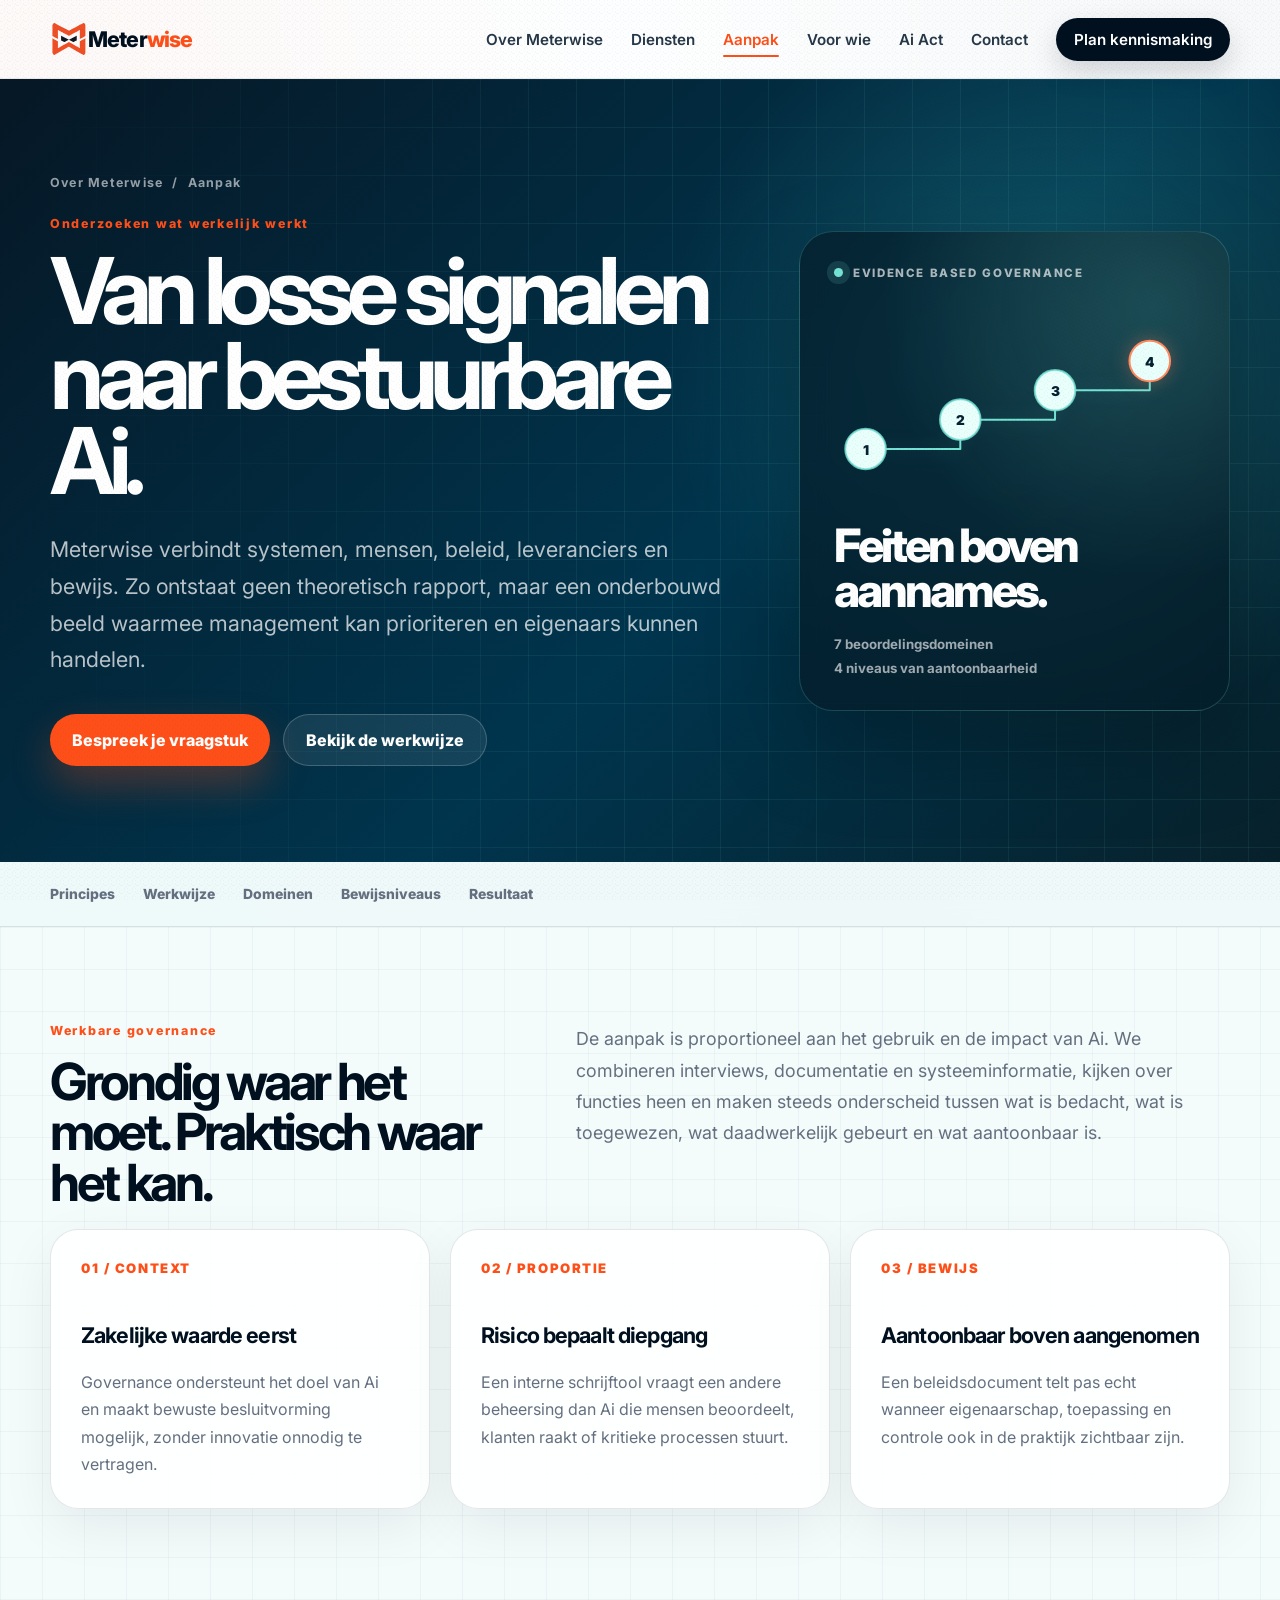
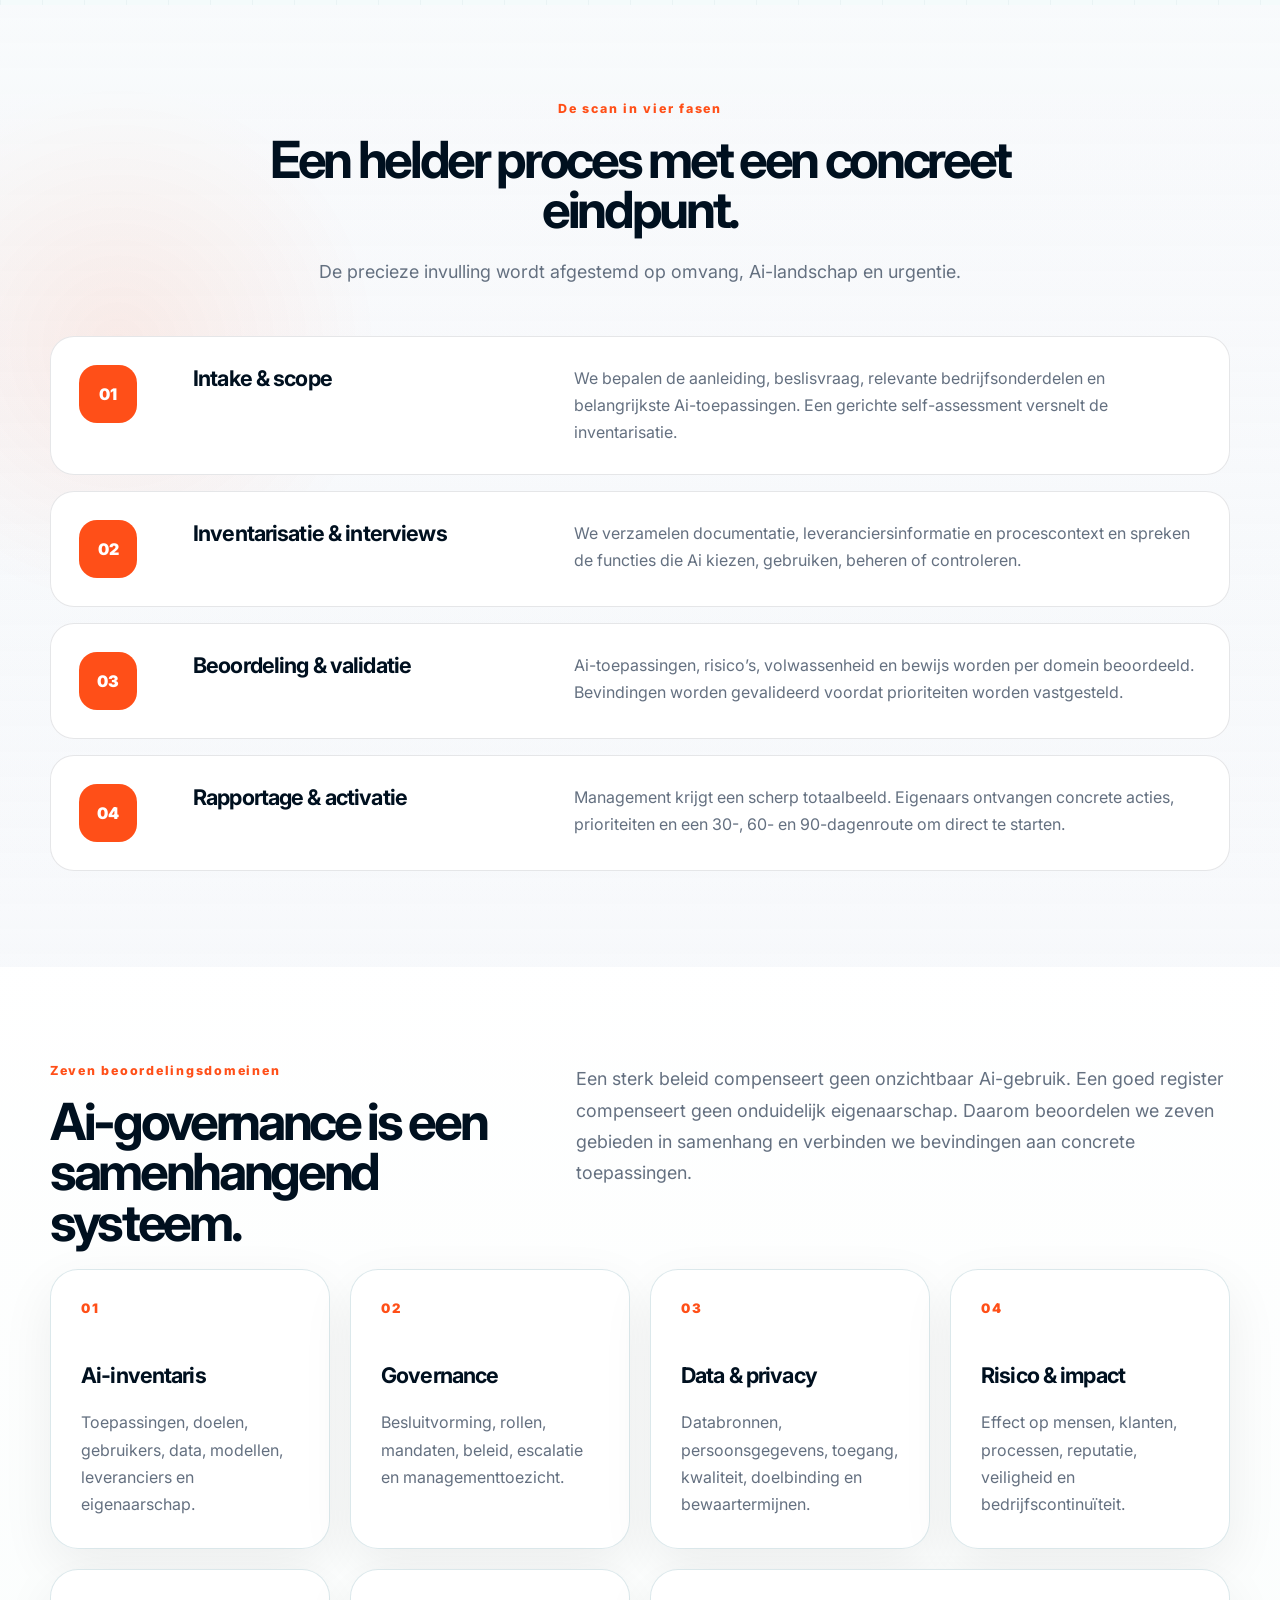
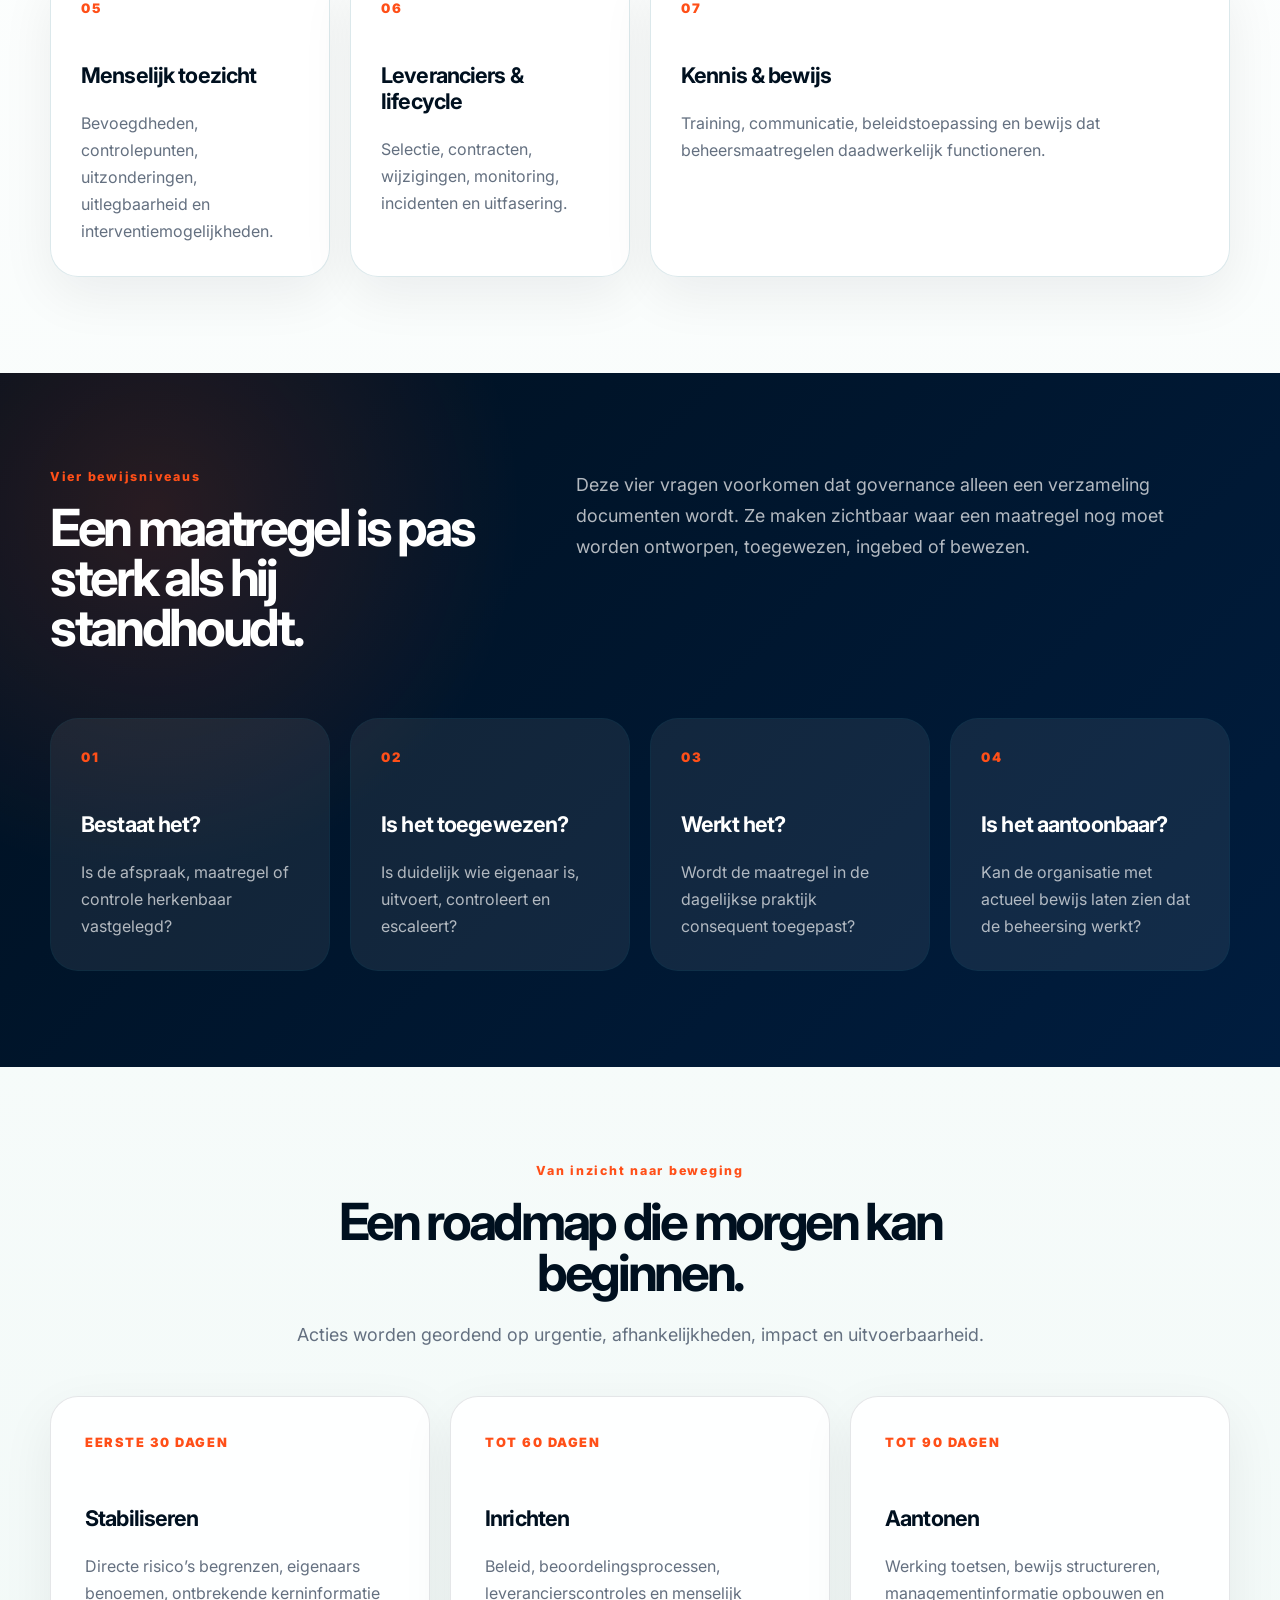
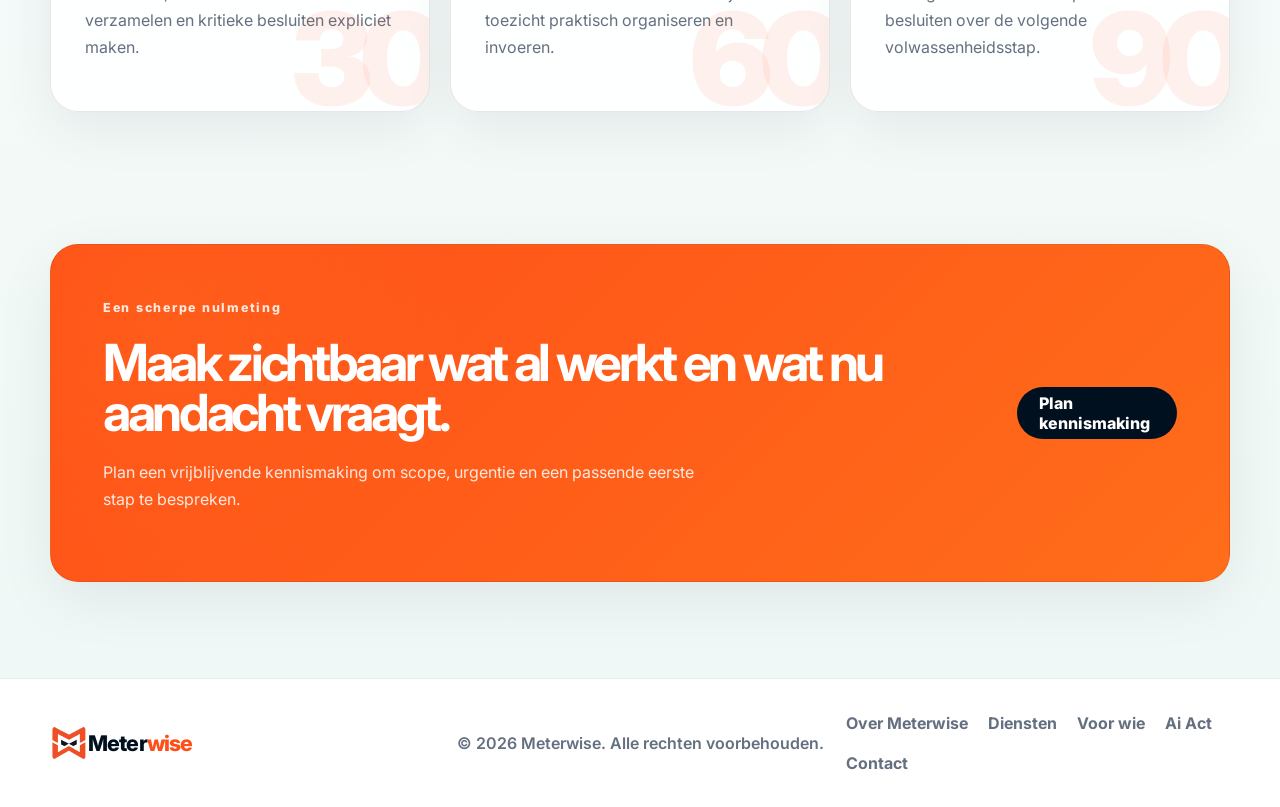
==== aanpak/index.html @ f40293b4 "Add contact flow and in-page intake" ====
<!doctype html>
<html lang="nl" class="no-js">
<head>
  <meta charset="utf-8">
  <meta name="viewport" content="width=device-width, initial-scale=1">
  <title>Aanpak | Meterwise</title>
  <meta name="description" content="Bekijk hoe Meterwise Ai-gebruik inventariseert, governance en risico’s onderzoekt en bevindingen vertaalt naar een concrete 90-dagenroadmap.">
  <meta name="theme-color" content="#00101F">
  <meta property="og:type" content="website">
  <meta property="og:locale" content="nl_NL">
  <meta property="og:site_name" content="Meterwise">
  <meta property="og:title" content="Aanpak | Meterwise">
  <meta property="og:description" content="Van inventarisatie en bewijsreview naar heldere prioriteiten, eigenaarschap en acties.">
  <meta property="og:url" content="https://meterwise.nl/aanpak/">
  <meta property="og:image" content="https://meterwise.nl/assets/og-image.jpg">
  <link rel="icon" href="../assets/favicon.svg" type="image/svg+xml">
  <link rel="preconnect" href="https://fonts.googleapis.com">
  <link rel="preconnect" href="https://fonts.gstatic.com" crossorigin>
  <link href="https://fonts.googleapis.com/css2?family=Inter:wght@400;500;600;700;800&amp;display=swap" rel="stylesheet">
  <link rel="stylesheet" href="../styles.css?v=20260806-contact">
  <link rel="stylesheet" href="../pages.css?v=20260806-contact">
  <script>document.documentElement.classList.replace("no-js", "js");</script>
</head>

<body class="detail-page page-aanpak">
  <a class="skip-link" href="#main-content">Ga naar hoofdinhoud</a>
  <div class="scroll-progress" aria-hidden="true"><span></span></div>
  <div class="site-grain" aria-hidden="true"></div>

  <header class="site-header" id="top">
    <nav class="nav container" aria-label="Hoofdnavigatie">
      <a class="brand" href="/" aria-label="Meterwise home">
        <img src="../assets/favicon.svg" alt="" class="brand-mark">
        <span>Meter<span>wise</span></span>
      </a>
      <button class="nav-toggle" type="button" aria-label="Menu openen" aria-expanded="false"><span></span><span></span></button>
      <div class="nav-links" data-nav-links>
        <a href="/">Over Meterwise</a>
        <a href="/diensten/">Diensten</a>
        <a href="/aanpak/" aria-current="page">Aanpak</a>
        <a href="/voor-wie/">Voor wie</a>
        <a href="/ai-act/">Ai Act</a>
        <a href="/contact/">Contact</a>
        <a class="nav-cta" href="/kennismaking/">Plan kennismaking</a>
      </div>
    </nav>
  </header>

  <main id="main-content">
    <section class="page-hero">
      <div class="container page-hero-grid">
        <div class="reveal">
          <div class="breadcrumb"><a href="/">Over Meterwise</a><span>/</span><span>Aanpak</span></div>
          <p class="eyebrow">Onderzoeken wat werkelijk werkt</p>
          <h1>Van losse signalen naar bestuurbare Ai.</h1>
          <p class="page-hero-lead">
            Meterwise verbindt systemen, mensen, beleid, leveranciers en bewijs. Zo ontstaat geen theoretisch
            rapport, maar een onderbouwd beeld waarmee management kan prioriteren en eigenaars kunnen handelen.
          </p>
          <div class="page-hero-actions">
            <a class="button primary" href="/kennismaking/">Bespreek je vraagstuk</a>
            <a class="button secondary" href="#werkwijze">Bekijk de werkwijze</a>
          </div>
        </div>
        <aside class="page-signal route-portal reveal" aria-label="Kern van de aanpak">
          <div class="page-art route-art" aria-hidden="true">
            <svg class="route-stair" viewBox="0 0 320 128" role="presentation" focusable="false">
              <path class="route-stair-track" d="M28 104 H112 V78 H196 V52 H280 V26"></path>
              <g class="route-stair-step"><circle cx="28" cy="104" r="18"></circle><text x="28" y="109">1</text></g>
              <g class="route-stair-step"><circle cx="112" cy="78" r="18"></circle><text x="112" y="83">2</text></g>
              <g class="route-stair-step"><circle cx="196" cy="52" r="18"></circle><text x="196" y="57">3</text></g>
              <g class="route-stair-step"><circle cx="280" cy="26" r="18"></circle><text x="280" y="31">4</text></g>
            </svg>
          </div>
          <span class="signal-label">Evidence based governance</span>
          <strong class="signal-value">Feiten boven aannames.</strong>
          <div class="signal-meta">
            <span>7 beoordelingsdomeinen</span>
            <span>4 niveaus van aantoonbaarheid</span>
          </div>
        </aside>
      </div>
    </section>

    <nav class="page-nav" aria-label="Op deze pagina">
      <div class="container page-nav-inner">
        <a href="#principes">Principes</a>
        <a href="#werkwijze">Werkwijze</a>
        <a href="#domeinen">Domeinen</a>
        <a href="#bewijs">Bewijsniveaus</a>
        <a href="#resultaat">Resultaat</a>
      </div>
    </nav>

    <section class="section" id="principes">
      <div class="container">
        <div class="page-intro">
          <div class="section-heading reveal">
            <p class="eyebrow">Werkbare governance</p>
            <h2>Grondig waar het moet. Praktisch waar het kan.</h2>
          </div>
          <p class="section-text reveal">
            De aanpak is proportioneel aan het gebruik en de impact van Ai. We combineren interviews,
            documentatie en systeeminformatie, kijken over functies heen en maken steeds onderscheid tussen
            wat is bedacht, wat is toegewezen, wat daadwerkelijk gebeurt en wat aantoonbaar is.
          </p>
        </div>

        <div class="feature-grid">
          <article class="feature-card reveal">
            <strong>01 / Context</strong>
            <h3>Zakelijke waarde eerst</h3>
            <p>Governance ondersteunt het doel van Ai en maakt bewuste besluitvorming mogelijk, zonder innovatie onnodig te vertragen.</p>
          </article>
          <article class="feature-card reveal">
            <strong>02 / Proportie</strong>
            <h3>Risico bepaalt diepgang</h3>
            <p>Een interne schrijftool vraagt een andere beheersing dan Ai die mensen beoordeelt, klanten raakt of kritieke processen stuurt.</p>
          </article>
          <article class="feature-card reveal">
            <strong>03 / Bewijs</strong>
            <h3>Aantoonbaar boven aangenomen</h3>
            <p>Een beleidsdocument telt pas echt wanneer eigenaarschap, toepassing en controle ook in de praktijk zichtbaar zijn.</p>
          </article>
        </div>
      </div>
    </section>

    <section class="section services" id="werkwijze">
      <div class="container">
        <div class="section-heading centered reveal">
          <p class="eyebrow">De scan in vier fasen</p>
          <h2>Een helder proces met een concreet eindpunt.</h2>
          <p class="section-text">De precieze invulling wordt afgestemd op omvang, Ai-landschap en urgentie.</p>
        </div>

        <div class="process-steps">
          <article class="step-detail reveal">
            <span>01</span>
            <h3>Intake & scope</h3>
            <p>We bepalen de aanleiding, beslisvraag, relevante bedrijfsonderdelen en belangrijkste Ai-toepassingen. Een gerichte self-assessment versnelt de inventarisatie.</p>
          </article>
          <article class="step-detail reveal">
            <span>02</span>
            <h3>Inventarisatie & interviews</h3>
            <p>We verzamelen documentatie, leveranciersinformatie en procescontext en spreken de functies die Ai kiezen, gebruiken, beheren of controleren.</p>
          </article>
          <article class="step-detail reveal">
            <span>03</span>
            <h3>Beoordeling & validatie</h3>
            <p>Ai-toepassingen, risico’s, volwassenheid en bewijs worden per domein beoordeeld. Bevindingen worden gevalideerd voordat prioriteiten worden vastgesteld.</p>
          </article>
          <article class="step-detail reveal">
            <span>04</span>
            <h3>Rapportage & activatie</h3>
            <p>Management krijgt een scherp totaalbeeld. Eigenaars ontvangen concrete acties, prioriteiten en een 30-, 60- en 90-dagenroute om direct te starten.</p>
          </article>
        </div>
      </div>
    </section>

    <section class="section" id="domeinen">
      <div class="container">
        <div class="page-intro">
          <div class="section-heading reveal">
            <p class="eyebrow">Zeven beoordelingsdomeinen</p>
            <h2>Ai-governance is een samenhangend systeem.</h2>
          </div>
          <p class="section-text reveal">
            Een sterk beleid compenseert geen onzichtbaar Ai-gebruik. Een goed register compenseert geen onduidelijk
            eigenaarschap. Daarom beoordelen we zeven gebieden in samenhang en verbinden we bevindingen aan concrete toepassingen.
          </p>
        </div>

        <div class="domain-grid">
          <article class="domain-card reveal"><span>01</span><h3>Ai-inventaris</h3><p>Toepassingen, doelen, gebruikers, data, modellen, leveranciers en eigenaarschap.</p></article>
          <article class="domain-card reveal"><span>02</span><h3>Governance</h3><p>Besluitvorming, rollen, mandaten, beleid, escalatie en managementtoezicht.</p></article>
          <article class="domain-card reveal"><span>03</span><h3>Data & privacy</h3><p>Databronnen, persoonsgegevens, toegang, kwaliteit, doelbinding en bewaartermijnen.</p></article>
          <article class="domain-card reveal"><span>04</span><h3>Risico & impact</h3><p>Effect op mensen, klanten, processen, reputatie, veiligheid en bedrijfscontinuïteit.</p></article>
          <article class="domain-card reveal"><span>05</span><h3>Menselijk toezicht</h3><p>Bevoegdheden, controlepunten, uitzonderingen, uitlegbaarheid en interventiemogelijkheden.</p></article>
          <article class="domain-card reveal"><span>06</span><h3>Leveranciers & lifecycle</h3><p>Selectie, contracten, wijzigingen, monitoring, incidenten en uitfasering.</p></article>
          <article class="domain-card reveal"><span>07</span><h3>Kennis & bewijs</h3><p>Training, communicatie, beleidstoepassing en bewijs dat beheersmaatregelen daadwerkelijk functioneren.</p></article>
        </div>
      </div>
    </section>

    <section class="section dark-section" id="bewijs">
      <div class="container">
        <div class="page-intro">
          <div class="section-heading reveal">
            <p class="eyebrow">Vier bewijsniveaus</p>
            <h2>Een maatregel is pas sterk als hij standhoudt.</h2>
          </div>
          <p class="section-text reveal">
            Deze vier vragen voorkomen dat governance alleen een verzameling documenten wordt. Ze maken zichtbaar
            waar een maatregel nog moet worden ontworpen, toegewezen, ingebed of bewezen.
          </p>
        </div>

        <div class="evidence-grid">
          <article class="evidence-card reveal"><span>01</span><h3>Bestaat het?</h3><p>Is de afspraak, maatregel of controle herkenbaar vastgelegd?</p></article>
          <article class="evidence-card reveal"><span>02</span><h3>Is het toegewezen?</h3><p>Is duidelijk wie eigenaar is, uitvoert, controleert en escaleert?</p></article>
          <article class="evidence-card reveal"><span>03</span><h3>Werkt het?</h3><p>Wordt de maatregel in de dagelijkse praktijk consequent toegepast?</p></article>
          <article class="evidence-card reveal"><span>04</span><h3>Is het aantoonbaar?</h3><p>Kan de organisatie met actueel bewijs laten zien dat de beheersing werkt?</p></article>
        </div>
      </div>
    </section>

    <section class="section" id="resultaat">
      <div class="container">
        <div class="section-heading centered reveal">
          <p class="eyebrow">Van inzicht naar beweging</p>
          <h2>Een roadmap die morgen kan beginnen.</h2>
          <p class="section-text">Acties worden geordend op urgentie, afhankelijkheden, impact en uitvoerbaarheid.</p>
        </div>

        <div class="roadmap">
          <article class="roadmap-card reveal" data-days="30">
            <span>Eerste 30 dagen</span>
            <h3>Stabiliseren</h3>
            <p>Directe risico’s begrenzen, eigenaars benoemen, ontbrekende kerninformatie verzamelen en kritieke besluiten expliciet maken.</p>
          </article>
          <article class="roadmap-card reveal" data-days="60">
            <span>Tot 60 dagen</span>
            <h3>Inrichten</h3>
            <p>Beleid, beoordelingsprocessen, leverancierscontroles en menselijk toezicht praktisch organiseren en invoeren.</p>
          </article>
          <article class="roadmap-card reveal" data-days="90">
            <span>Tot 90 dagen</span>
            <h3>Aantonen</h3>
            <p>Werking toetsen, bewijs structureren, managementinformatie opbouwen en besluiten over de volgende volwassenheidsstap.</p>
          </article>
        </div>
      </div>
    </section>

    <section class="section page-cta">
      <div class="container">
        <div class="cta-card reveal">
          <div>
            <p class="eyebrow">Een scherpe nulmeting</p>
            <h2>Maak zichtbaar wat al werkt en wat nu aandacht vraagt.</h2>
            <p>Plan een vrijblijvende kennismaking om scope, urgentie en een passende eerste stap te bespreken.</p>
          </div>
          <a class="button primary dark" href="/kennismaking/">Plan kennismaking</a>
        </div>
      </div>
    </section>
  </main>

  <button class="back-to-top" type="button" aria-label="Terug naar boven" data-back-to-top><span aria-hidden="true">↑</span></button>

  <footer class="site-footer">
    <div class="container footer-grid">
      <a class="brand footer-brand" href="/"><img src="../assets/favicon.svg" alt="" class="brand-mark"><span>Meter<span>wise</span></span></a>
      <p>© <span id="year"></span> Meterwise. Alle rechten voorbehouden.</p>
      <div class="footer-links">
        <a href="/">Over Meterwise</a>
        <a href="/diensten/">Diensten</a>
        <a href="/voor-wie/">Voor wie</a>
        <a href="/ai-act/">Ai Act</a>
        <a href="/contact/">Contact</a>
      </div>
    </div>
  </footer>

  <script src="../script.js?v=20260806-contact"></script>
</body>
</html>
---- styles.css ----
:root {
  --orange: #FF4F18;
  --orange-2: #FF7A22;
  --black: #00101F;
  --blue: #001D3F;
  --timid-blue: #D8E0ED;
  --gray: #F4F5F9;
  --white: #FFFFFF;
  --text: #092033;
  --muted: #647080;
  --border: rgba(0, 16, 31, 0.1);
  --shadow: 0 24px 80px rgba(0, 16, 31, 0.12);
  --radius: 28px;
  --container: 1180px;
}

* {
  box-sizing: border-box;
}

html {
  scroll-behavior: smooth;
}

body {
  margin: 0;
  font-family: "Inter", system-ui, -apple-system, BlinkMacSystemFont, "Segoe UI", sans-serif;
  color: var(--text);
  background:
    radial-gradient(circle at top left, rgba(255, 79, 24, 0.12), transparent 34rem),
    linear-gradient(180deg, #ffffff 0%, #f8fafc 52%, #ffffff 100%);
}

img {
  max-width: 100%;
  display: block;
}

a {
  color: inherit;
  text-decoration: none;
}

.container {
  width: min(var(--container), calc(100% - 40px));
  margin-inline: auto;
}

.section {
  padding: 96px 0;
}

.site-header {
  position: sticky;
  top: 0;
  z-index: 100;
  background: rgba(255, 255, 255, 0.82);
  backdrop-filter: blur(18px);
  border-bottom: 1px solid rgba(0, 16, 31, 0.08);
}

.nav {
  min-height: 78px;
  display: flex;
  align-items: center;
  justify-content: space-between;
}

.brand {
  display: inline-flex;
  align-items: center;
  gap: 0px;
  font-weight: 800;
  letter-spacing: -0.04em;
  font-size: 1.35rem;
  color: var(--black);
}

.brand span span {
  color: var(--orange);
}

.brand-mark {
  width: 38px;
  height: 38px;
  border-radius: 12px;
}

.nav-links {
  display: flex;
  align-items: center;
  gap: 28px;
  color: #263747;
  font-weight: 600;
  font-size: 0.95rem;
}

.nav-links a {
  transition: color 0.2s ease;
}

.nav-links a:hover {
  color: var(--orange);
}

.nav-cta {
  background: var(--black);
  color: var(--white);
  padding: 12px 18px;
  border-radius: 999px;
  box-shadow: 0 12px 28px rgba(0, 16, 31, 0.16);
}

.nav-cta:hover {
  color: var(--white) !important;
  background: var(--orange);
}

.nav-toggle {
  display: none;
  width: 44px;
  height: 44px;
  border: 0;
  background: var(--gray);
  border-radius: 14px;
  position: relative;
}

.nav-toggle span {
  display: block;
  width: 20px;
  height: 2px;
  background: var(--black);
  margin: 5px auto;
}

.hero {
  position: relative;
  min-height: calc(100vh - 78px);
  display: flex;
  align-items: center;
  overflow: hidden;
}

.hero-bg {
  position: absolute;
  inset: 0;
  background:
    linear-gradient(135deg, rgba(255, 79, 24, 0.08), transparent 42%),
    radial-gradient(circle at 78% 24%, rgba(0, 29, 63, 0.12), transparent 26rem);
  pointer-events: none;
}

.hero-grid {
  position: relative;
  display: grid;
  grid-template-columns: 1.02fr 0.98fr;
  gap: 64px;
  align-items: center;
}

.eyebrow {
  margin: 0 0 18px;
  color: var(--orange);
  text-transform: uppercase;
  letter-spacing: 0.14em;
  font-size: 0.78rem;
  font-weight: 800;
}

h1,
h2,
h3,
p {
  margin-top: 0;
}

h1 {
  max-width: 780px;
  color: var(--black);
  font-size: clamp(3.1rem, 7vw, 6.7rem);
  line-height: 0.92;
  letter-spacing: -0.08em;
  margin-bottom: 28px;
}

h2 {
  color: var(--black);
  font-size: clamp(2.2rem, 4vw, 4.3rem);
  line-height: 0.98;
  letter-spacing: -0.065em;
  margin-bottom: 22px;
}

h3 {
  color: var(--black);
  font-size: 1.35rem;
  letter-spacing: -0.04em;
}

.hero-text,
.section-text {
  color: var(--muted);
  font-size: 1.12rem;
  line-height: 1.75;
}

.hero-text {
  max-width: 660px;
}

.hero-actions {
  display: flex;
  align-items: center;
  gap: 14px;
  flex-wrap: wrap;
  margin: 36px 0 34px;
}

.button {
  display: inline-flex;
  align-items: center;
  justify-content: center;
  min-height: 52px;
  padding: 0 22px;
  border-radius: 999px;
  font-weight: 800;
  transition: transform 0.2s ease, box-shadow 0.2s ease, background 0.2s ease;
}

.button:hover {
  transform: translateY(-2px);
}

.button.primary {
  background: var(--orange);
  color: var(--white);
  box-shadow: 0 18px 40px rgba(255, 79, 24, 0.3);
}

.button.primary:hover {
  background: var(--orange-2);
}

.button.secondary {
  background: var(--white);
  color: var(--black);
  border: 1px solid var(--border);
}

.button.dark {
  background: var(--black);
  box-shadow: none;
}

.trust-row {
  display: flex;
  flex-wrap: wrap;
  gap: 10px;
}

.trust-row span {
  border: 1px solid rgba(0, 16, 31, 0.1);
  background: rgba(255, 255, 255, 0.8);
  color: #39495a;
  padding: 10px 14px;
  border-radius: 999px;
  font-size: 0.92rem;
  font-weight: 700;
}

.hero-card {
  background: rgba(255, 255, 255, 0.86);
  border: 1px solid rgba(0, 16, 31, 0.08);
  border-radius: 34px;
  padding: 22px;
  box-shadow: var(--shadow);
  position: relative;
  overflow: hidden;
}

.hero-card::before {
  content: "";
  position: absolute;
  inset: auto -20% -35% 38%;
  height: 260px;
  background: radial-gradient(circle, rgba(255, 79, 24, 0.22), transparent 70%);
}

.card-top {
  display: flex;
  align-items: center;
  gap: 10px;
  color: var(--muted);
  font-weight: 700;
  margin-bottom: 18px;
}

.pulse-date {
  margin-left: auto;
  color: var(--orange);
  font-size: 0.72rem;
  font-weight: 800;
  letter-spacing: 0.08em;
  text-transform: uppercase;
}

.pulse-focus {
  position: relative;
  z-index: 1;
  display: flex;
  align-items: baseline;
  justify-content: space-between;
  gap: 18px;
  margin: -2px 2px 16px;
  padding: 12px 15px;
  border: 1px solid rgba(0, 16, 31, 0.08);
  border-radius: 16px;
  background: rgba(244, 245, 249, 0.82);
}

.pulse-focus span {
  color: var(--muted);
  font-size: 0.72rem;
  font-weight: 800;
  letter-spacing: 0.08em;
  text-transform: uppercase;
}

.pulse-focus strong {
  color: var(--black);
  font-size: 0.88rem;
  text-align: right;
  transition: opacity 0.18s ease, transform 0.18s ease;
}

.pulse-focus.is-switching strong {
  opacity: 0;
  transform: translateY(4px);
}

.status-dot {
  width: 10px;
  height: 10px;
  background: var(--orange);
  border-radius: 999px;
  box-shadow: 0 0 0 6px rgba(255, 79, 24, 0.13);
}

.hero-logo {
  width: 100%;
  height: auto;
  object-fit: contain;
  border-radius: 24px;
  border: 1px solid rgba(0, 16, 31, 0.08);
  background: var(--white);
}

.metric-grid {
  display: grid;
  grid-template-columns: repeat(3, 1fr);
  gap: 14px;
  margin-top: 16px;
  position: relative;
}

.metric-grid div {
  background: var(--gray);
  border: 1px solid rgba(0, 16, 31, 0.07);
  border-radius: 20px;
  padding: 18px;
}

.metric-grid strong {
  display: block;
  color: var(--orange);
  font-size: 1.55rem;
  letter-spacing: -0.06em;
}

.metric-grid span {
  color: var(--muted);
  font-weight: 700;
  font-size: 0.85rem;
}

.intro {
  padding-top: 40px;
}

.intro-grid,
.process-grid,
.brand-grid {
  display: grid;
  grid-template-columns: 0.95fr 1.05fr;
  gap: 64px;
  align-items: start;
}

.centered {
  text-align: center;
  max-width: 760px;
  margin: 0 auto 46px;
}

.section-actions {
  display: flex;
  justify-content: center;
  margin-top: 38px;
}

.text-link {
  display: inline-flex;
  align-items: center;
  gap: 9px;
  margin-top: 10px;
  color: var(--orange);
  font-weight: 800;
}

.text-link span {
  transition: transform 0.2s ease;
}

.text-link:hover span {
  transform: translateX(4px);
}

.light-link {
  color: var(--white);
}

.cards,
.case-grid {
  display: grid;
  grid-template-columns: repeat(3, 1fr);
  gap: 22px;
}

.service-card,
.case-card,
.brand-panel,
.cta-card {
  background: var(--white);
  border: 1px solid rgba(0, 16, 31, 0.08);
  border-radius: var(--radius);
  box-shadow: 0 18px 60px rgba(0, 16, 31, 0.07);
}

.service-card {
  padding: 34px;
  min-height: 330px;
  display: flex;
  flex-direction: column;
}

.service-card.highlight {
  background: var(--black);
  color: var(--white);
  transform: translateY(-16px);
}

.service-card.highlight h3,
.service-card.highlight .card-number {
  color: var(--white);
}

.service-card.highlight p {
  color: rgba(255, 255, 255, 0.76);
}

.card-number {
  color: var(--orange);
  font-weight: 900;
  font-size: 0.95rem;
  margin-bottom: 58px;
}

.service-card p,
.case-card p,
.brand-panel p,
.cta-card p,
.timeline-item p {
  color: var(--muted);
  line-height: 1.7;
}

.service-card a {
  margin-top: auto;
  color: var(--orange);
  font-weight: 800;
}

.process {
  background:
    linear-gradient(135deg, var(--black), var(--blue));
  color: var(--white);
}

.process h2,
.process h3 {
  color: var(--white);
}

.process .section-text {
  color: rgba(255, 255, 255, 0.72);
}

.timeline {
  display: grid;
  gap: 16px;
}

.timeline-item {
  display: grid;
  grid-template-columns: 70px 1fr;
  gap: 20px;
  padding: 24px;
  border-radius: 24px;
  background: rgba(255, 255, 255, 0.07);
  border: 1px solid rgba(255, 255, 255, 0.1);
}

.timeline-item span {
  width: 52px;
  height: 52px;
  display: grid;
  place-items: center;
  background: var(--orange);
  border-radius: 16px;
  font-weight: 900;
}

.timeline-item p {
  color: rgba(255, 255, 255, 0.72);
  margin-bottom: 0;
}

.brand-panel {
  padding: 42px;
}

.palette {
  display: grid;
  grid-template-columns: repeat(2, 1fr);
  gap: 14px;
}

.palette div {
  min-height: 132px;
  border-radius: 24px;
  padding: 18px;
  display: flex;
  flex-direction: column;
  justify-content: end;
  background: var(--swatch);
  color: var(--white);
  box-shadow: 0 14px 36px rgba(0, 16, 31, 0.08);
}

.palette div:nth-child(5),
.palette div:nth-child(6) {
  color: var(--black);
}

.palette span {
  font-weight: 900;
  letter-spacing: -0.03em;
}

.palette small {
  margin-top: 5px;
  opacity: 0.82;
  font-weight: 700;
}

.deliverables-grid div {
  justify-content: flex-start;
  min-height: 156px;
  background:
    linear-gradient(145deg, rgba(255, 255, 255, 0.98), rgba(244, 245, 249, 0.92));
  color: var(--black);
  border: 1px solid rgba(0, 16, 31, 0.08);
}

.deliverables-grid div:nth-child(2),
.deliverables-grid div:nth-child(4) {
  background:
    linear-gradient(145deg, rgba(0, 29, 63, 0.98), rgba(0, 16, 31, 0.98));
  color: var(--white);
}

.deliverables-grid div:nth-child(3) {
  background:
    linear-gradient(145deg, var(--orange), var(--orange-2));
  color: var(--white);
}

.deliverables-grid div:nth-child(6) {
  background:
    linear-gradient(145deg, rgba(255, 79, 24, 0.12), rgba(255, 255, 255, 0.96));
  color: var(--black);
}

.deliverables-grid span {
  margin-bottom: 10px;
}

.deliverables-grid small {
  margin-top: 0;
  font-weight: 600;
  line-height: 1.5;
}

.case-card {
  padding: 30px;
  min-height: 240px;
}

.case-tag {
  display: inline-flex;
  background: rgba(255, 79, 24, 0.11);
  color: var(--orange);
  border-radius: 999px;
  padding: 8px 12px;
  font-weight: 800;
  font-size: 0.8rem;
  margin-bottom: 34px;
}

.cta-section {
  padding-top: 40px;
}

.cta-card {
  background:
    radial-gradient(circle at 10% 20%, rgba(255, 122, 34, 0.25), transparent 18rem),
    linear-gradient(135deg, var(--orange), #ff6d1a);
  padding: 52px;
  color: var(--white);
  display: flex;
  align-items: center;
  justify-content: space-between;
  gap: 28px;
  overflow: hidden;
}

.cta-card h2,
.cta-card p,
.cta-card .eyebrow {
  color: var(--white);
}

.cta-card p {
  max-width: 620px;
  opacity: 0.86;
}

.site-footer {
  padding: 34px 0;
  border-top: 1px solid rgba(0, 16, 31, 0.08);
  background: var(--white);
}

.footer-grid {
  display: grid;
  grid-template-columns: 1fr auto 1fr;
  gap: 22px;
  align-items: center;
}

.footer-grid p {
  color: var(--muted);
  margin: 0;
  text-align: center;
  font-weight: 600;
}

.footer-links {
  justify-self: end;
  display: flex;
  flex-wrap: wrap;
  gap: 20px;
  color: var(--muted);
  font-weight: 700;
}

.js .reveal {
  opacity: 0;
  transform: translateY(22px);
  transition: opacity 0.65s ease, transform 0.65s ease;
}

.js .reveal.is-visible {
  opacity: 1;
  transform: translateY(0);
}

@media (max-width: 940px) {
  .nav-toggle {
    display: inline-block;
  }

  .nav-links {
    position: absolute;
    top: 78px;
    left: 20px;
    right: 20px;
    display: none;
    flex-direction: column;
    align-items: stretch;
    background: var(--white);
    border: 1px solid var(--border);
    border-radius: 22px;
    padding: 20px;
    box-shadow: var(--shadow);
  }

  .nav-links.is-open {
    display: flex;
  }

  .nav-cta {
    text-align: center;
  }

  .hero-grid,
  .intro-grid,
  .process-grid,
  .brand-grid {
    grid-template-columns: 1fr;
    gap: 36px;
  }

  .hero {
    min-height: auto;
  }

  .cards,
  .case-grid {
    grid-template-columns: 1fr;
  }

  .service-card.highlight {
    transform: none;
  }

  .footer-grid {
    grid-template-columns: 1fr;
    justify-items: start;
  }

  .footer-grid p {
    text-align: left;
  }

  .footer-links {
    justify-self: start;
  }
}

@media (max-width: 640px) {
  .container {
    width: min(100% - 28px, var(--container));
  }

  .section {
    padding: 70px 0;
  }

  .hero-actions,
  .cta-card {
    align-items: stretch;
    flex-direction: column;
  }

  .button {
    width: 100%;
  }

  .metric-grid,
  .palette {
    grid-template-columns: 1fr;
  }

  .hero-card .metric-grid {
    grid-template-columns: repeat(3, minmax(0, 1fr));
    gap: 8px;
  }

  .hero-card .metric-grid div {
    padding: 13px 10px;
    border-radius: 16px;
  }

  .hero-card .metric-grid strong {
    font-size: 1.3rem;
  }

  .hero-card .metric-grid span {
    font-size: 0.68rem;
    line-height: 1.35;
    overflow-wrap: anywhere;
  }

  .pulse-focus {
    align-items: flex-start;
    flex-direction: column;
    gap: 5px;
  }

  .pulse-focus strong {
    text-align: left;
  }

  .timeline-item {
    grid-template-columns: 1fr;
  }

  .cta-card,
  .brand-panel,
  .service-card,
  .case-card {
    padding: 28px;
  }
}
body::before {
  content: "";
  position: fixed;
  inset: -20%;
  z-index: -2;
  pointer-events: none;
  background:
    radial-gradient(circle at 18% 22%, rgba(255, 79, 24, 0.18), transparent 28%),
    radial-gradient(circle at 82% 18%, rgba(0, 29, 63, 0.14), transparent 30%),
    radial-gradient(circle at 62% 82%, rgba(255, 122, 34, 0.12), transparent 32%),
    radial-gradient(circle at 20% 78%, rgba(216, 224, 237, 0.38), transparent 30%);
  filter: blur(18px);
  animation: meterwiseBackgroundFlow 24s ease-in-out infinite alternate;
}

body::after {
  content: "";
  position: fixed;
  inset: 0;
  z-index: -1;
  pointer-events: none;
  background-image:
    linear-gradient(rgba(0, 16, 31, 0.035) 1px, transparent 1px),
    linear-gradient(90deg, rgba(0, 16, 31, 0.035) 1px, transparent 1px);
  background-size: 72px 72px;
  mask-image: linear-gradient(to bottom, rgba(0, 0, 0, 0.38), transparent 70%);
  opacity: 0.45;
}

@keyframes meterwiseBackgroundFlow {
  0% {
    transform: translate3d(-2%, -1%, 0) scale(1);
  }

  50% {
    transform: translate3d(2%, 1.5%, 0) scale(1.04);
  }

  100% {
    transform: translate3d(-1%, 2%, 0) scale(1.08);
  }
}


/* Progressive experience enhancements */
.skip-link {
  position: fixed;
  top: 12px;
  left: 12px;
  z-index: 1000;
  transform: translateY(-160%);
  padding: 12px 16px;
  border-radius: 12px;
  background: var(--black);
  color: var(--white);
  font-weight: 800;
  transition: transform 0.2s ease;
}

.skip-link:focus {
  transform: translateY(0);
}

:where(a, button):focus-visible {
  outline: 3px solid rgba(255, 79, 24, 0.45);
  outline-offset: 4px;
}

[id] {
  scroll-margin-top: 104px;
}

.site-header,
.nav {
  transition:
    min-height 0.3s ease,
    background 0.3s ease,
    box-shadow 0.3s ease;
}

.site-header.is-scrolled {
  background: rgba(255, 255, 255, 0.93);
  box-shadow: 0 12px 36px rgba(0, 16, 31, 0.08);
}

.site-header.is-scrolled .nav {
  min-height: 66px;
}

.nav-links a:not(.nav-cta) {
  position: relative;
}

.nav-links a:not(.nav-cta)::after {
  content: "";
  position: absolute;
  right: 0;
  bottom: -8px;
  left: 0;
  height: 2px;
  border-radius: 999px;
  background: var(--orange);
  transform: scaleX(0);
  transform-origin: center;
  transition: transform 0.25s ease;
}

.nav-links a[aria-current="true"],
.nav-links a[aria-current="page"] {
  color: var(--orange);
}

.nav-links a[aria-current="true"]::after,
.nav-links a[aria-current="page"]::after {
  transform: scaleX(1);
}

/* Cursor-following ambient intelligence effect, scoped to the hero */
.hero {
  --cursor-x: 78%;
  --cursor-y: 24%;
}

.hero-bg::after {
  content: "";
  position: absolute;
  width: min(46rem, 70vw);
  aspect-ratio: 1;
  left: var(--cursor-x);
  top: var(--cursor-y);
  border-radius: 50%;
  transform: translate(-50%, -50%);
  background:
    radial-gradient(
      circle,
      rgba(255, 79, 24, 0.13) 0,
      rgba(255, 122, 34, 0.055) 30%,
      transparent 68%
    );
  opacity: 0;
  transition:
    left 0.7s cubic-bezier(0.2, 0.7, 0.2, 1),
    top 0.7s cubic-bezier(0.2, 0.7, 0.2, 1),
    opacity 0.35s ease;
}

.hero-bg::before {
  content: "";
  position: absolute;
  width: 10px;
  height: 10px;
  left: var(--cursor-x);
  top: var(--cursor-y);
  border: 1px solid rgba(255, 79, 24, 0.2);
  border-radius: 50%;
  opacity: 0;
  transform: translate(-50%, -50%);
}

.hero.cursor-active .hero-bg::after {
  opacity: 1;
}

.hero.is-rippling .hero-bg::before {
  animation: heroRipple 2.6s ease-out;
}

@keyframes heroRipple {
  0% {
    width: 10px;
    height: 10px;
    opacity: 0.28;
  }

  100% {
    width: 280px;
    height: 280px;
    opacity: 0;
  }
}

/* More deliberate section rhythm */
.intro {
  position: relative;
}

.services {
  position: relative;
  isolation: isolate;
  background:
    linear-gradient(
      180deg,
      rgba(244, 245, 249, 0.35),
      rgba(216, 224, 237, 0.2)
    );
}

.services::before {
  content: "";
  position: absolute;
  inset: 7% auto auto -12%;
  z-index: -1;
  width: 34rem;
  height: 34rem;
  border-radius: 50%;
  background: radial-gradient(circle, rgba(255, 79, 24, 0.09), transparent 68%);
}

.brand-system {
  background:
    linear-gradient(135deg, rgba(216, 224, 237, 0.24), rgba(255, 255, 255, 0.8));
}

.cases {
  position: relative;
  border-top: 1px solid rgba(0, 16, 31, 0.06);
}

.intro,
.services,
.process,
.brand-system,
.cases,
.cta-section {
  content-visibility: auto;
  contain-intrinsic-size: auto 780px;
}

/* Cards feel responsive while their existing layout stays intact */
.service-card,
.case-card,
.hero-card,
.timeline-item {
  transition:
    transform 0.28s ease,
    box-shadow 0.28s ease,
    border-color 0.28s ease,
    background 0.28s ease;
}

.service-card {
  position: relative;
}

.service-card a::after {
  content: "";
  position: absolute;
  inset: 0;
  border-radius: inherit;
}

.service-card a:focus-visible {
  border-radius: 8px;
}

.service-card a {
  display: inline-flex;
  align-items: center;
  gap: 8px;
}

.service-card a::before {
  content: "→";
  order: 2;
  transition: transform 0.25s ease;
}

.cta-card .button {
  position: relative;
  overflow: hidden;
}

.cta-card .button::after {
  content: "";
  position: absolute;
  inset: 0;
  background: linear-gradient(
    110deg,
    transparent 20%,
    rgba(255, 255, 255, 0.16) 48%,
    transparent 75%
  );
  transform: translateX(-130%);
  transition: transform 0.55s ease;
}

@media (hover: hover) and (pointer: fine) {
  .service-card:hover,
  .case-card:hover {
    transform: translateY(-7px);
    border-color: rgba(255, 79, 24, 0.2);
    box-shadow: 0 26px 70px rgba(0, 16, 31, 0.11);
  }

  .service-card.highlight:hover {
    transform: translateY(-23px);
  }

  .service-card:hover a::before {
    transform: translateX(4px);
  }

  .hero-card:hover {
    transform: translateY(-4px) rotate(0.2deg);
    box-shadow: 0 30px 90px rgba(0, 16, 31, 0.15);
  }

  .timeline-item:hover {
    transform: translateX(6px);
    background: rgba(255, 255, 255, 0.1);
  }

  .cta-card .button:hover::after {
    transform: translateX(130%);
  }

  .case-grid .case-card:nth-child(2) {
    transform: translateY(18px);
  }

  .case-grid .case-card:nth-child(2):hover {
    transform: translateY(11px);
  }
}

@media (max-width: 940px) {
  .site-header.is-scrolled .nav {
    min-height: 62px;
  }

  .nav-links a:not(.nav-cta)::after {
    display: none;
  }

  .hero-card {
    width: min(100%, 680px);
    justify-self: center;
  }

  .intro-grid,
  .brand-grid {
    gap: 30px;
  }
}

@media (max-width: 640px) {
  .hero {
    padding-top: 52px;
    padding-bottom: 58px;
  }

  .hero-grid {
    gap: 44px;
  }

  .hero-actions {
    gap: 10px;
  }

  .trust-row {
    gap: 8px;
  }

  .trust-row span {
    padding: 8px 11px;
    font-size: 0.82rem;
  }

  .hero-card {
    border-radius: 26px;
    padding: 16px;
  }

  .hero-logo {
    border-radius: 18px;
  }

  .metric-grid div {
    padding: 14px;
  }
}

@media (pointer: coarse) {
  .hero-bg::before,
  .hero-bg::after {
    display: none;
  }
}

@media (prefers-reduced-motion: reduce) {
  html {
    scroll-behavior: auto;
  }

  *,
  *::before,
  *::after {
    scroll-behavior: auto !important;
    animation-duration: 0.01ms !important;
    animation-iteration-count: 1 !important;
    transition-duration: 0.01ms !important;
  }

  .js .reveal {
    opacity: 1;
    transform: none;
  }

  .hero-bg::before,
  .hero-bg::after {
    display: none;
  }
}

/* 2026-08 refinement: warmer landing, clear governance snapshot and founder portrait */
.landing-intro {
  background: #0b0d12;
}

.landing-stage {
  background:
    radial-gradient(circle at 15% 46%, rgba(255, 240, 221, 0.12), transparent 31rem),
    radial-gradient(circle at 73% 39%, rgba(255, 91, 40, 0.25), transparent 35rem),
    radial-gradient(circle at 90% 84%, rgba(96, 128, 255, 0.12), transparent 27rem),
    linear-gradient(145deg, #0a0d14 0%, #10131b 49%, #1c0d08 100%);
}

.landing-stage::after {
  content: "";
  position: absolute;
  right: -14vw;
  top: -24vh;
  z-index: 0;
  width: min(78rem, 90vw);
  aspect-ratio: 1;
  border-radius: 50%;
  background:
    radial-gradient(circle at 43% 46%, rgba(255, 211, 174, 0.13), rgba(255, 105, 54, 0.055) 34%, transparent 68%);
  filter: blur(2px);
  pointer-events: none;
}

.landing-glow {
  z-index: 1;
  background:
    radial-gradient(circle, rgba(255, 133, 87, 0.2), rgba(255, 79, 24, 0.05) 39%, transparent 70%);
}

.landing-kicker {
  color: rgba(255, 235, 218, 0.72);
}

.landing-kicker,
.landing-index,
.eyebrow {
  text-transform: none;
}

.landing-kicker,
.landing-index {
  letter-spacing: 0.08em;
}

.governance-snapshot {
  display: grid;
  gap: 18px;
  min-width: 0;
  padding: 24px;
  background:
    linear-gradient(150deg, rgba(255, 255, 255, 0.98), rgba(244, 247, 250, 0.93));
  transform: none !important;
  transform-style: flat;
  will-change: auto;
}

.governance-snapshot::before {
  inset: auto -18% -22% 28%;
  height: 330px;
  background: radial-gradient(circle, rgba(255, 79, 24, 0.16), transparent 68%);
  pointer-events: none;
}

.snapshot-head,
.snapshot-results,
.snapshot-note {
  position: relative;
  z-index: 2;
}

.snapshot-head {
  display: flex;
  align-items: center;
  justify-content: space-between;
  gap: 16px;
}

.snapshot-kicker,
.snapshot-badge {
  font-size: 0.7rem;
  font-weight: 850;
  letter-spacing: 0.07em;
  text-transform: uppercase;
}

.snapshot-kicker {
  display: inline-flex;
  align-items: center;
  gap: 10px;
  color: var(--black);
}

.snapshot-kicker i {
  width: 9px;
  height: 9px;
  border-radius: 50%;
  background: var(--orange);
  box-shadow: 0 0 0 6px rgba(255, 79, 24, 0.12);
}

.snapshot-badge {
  padding: 8px 11px;
  border: 1px solid rgba(0, 16, 31, 0.08);
  border-radius: 999px;
  color: var(--muted);
  background: rgba(255, 255, 255, 0.74);
  letter-spacing: 0.04em;
  text-transform: none;
}

.snapshot-map {
  position: relative;
  z-index: 1;
  min-height: 245px;
  overflow: hidden;
  border: 1px solid rgba(0, 16, 31, 0.07);
  border-radius: 25px;
  background:
    linear-gradient(rgba(0, 16, 31, 0.035) 1px, transparent 1px),
    linear-gradient(90deg, rgba(0, 16, 31, 0.035) 1px, transparent 1px),
    radial-gradient(circle at 50% 48%, rgba(255, 79, 24, 0.12), transparent 38%),
    #f8f9fb;
  background-size: 34px 34px, 34px 34px, auto, auto;
}

.snapshot-ring,
.snapshot-core,
.snapshot-node,
.snapshot-path {
  position: absolute;
}

.snapshot-ring {
  left: 50%;
  top: 49%;
  border: 1px solid rgba(0, 42, 75, 0.12);
  border-radius: 50%;
  transform: translate(-50%, -50%);
}

.snapshot-ring-outer {
  width: 205px;
  height: 205px;
  border-style: dashed;
}

.snapshot-ring-inner {
  width: 132px;
  height: 132px;
  box-shadow: 0 0 0 16px rgba(255, 255, 255, 0.35);
}

.snapshot-core {
  left: 50%;
  top: 49%;
  display: grid;
  place-items: center;
  width: 78px;
  height: 78px;
  border-radius: 23px;
  background: var(--white);
  box-shadow: 0 18px 38px rgba(0, 16, 31, 0.14);
  transform: translate(-50%, -50%) rotate(3deg);
}

.snapshot-core img {
  width: 48px;
  height: 48px;
}

.snapshot-node {
  z-index: 2;
  padding: 8px 11px;
  border: 1px solid rgba(0, 16, 31, 0.08);
  border-radius: 999px;
  color: var(--blue);
  background: rgba(255, 255, 255, 0.92);
  box-shadow: 0 9px 22px rgba(0, 16, 31, 0.08);
  font-size: 0.7rem;
  font-weight: 800;
}

.snapshot-node-use { left: 8%; top: 18%; }
.snapshot-node-risk { right: 8%; top: 20%; }
.snapshot-node-owner { right: 8%; bottom: 14%; }

.snapshot-path {
  width: 118px;
  height: 1px;
  background: linear-gradient(90deg, transparent, rgba(255, 79, 24, 0.55), transparent);
  transform-origin: left center;
}

.snapshot-path-a { left: 24%; top: 38%; transform: rotate(18deg); }
.snapshot-path-b { left: 55%; top: 57%; transform: rotate(24deg); }

.snapshot-results {
  display: grid;
  grid-template-columns: repeat(3, minmax(0, 1fr));
  gap: 9px;
}

.snapshot-results > div {
  min-width: 0;
  padding: 15px 14px;
  border: 1px solid rgba(0, 16, 31, 0.07);
  border-radius: 18px;
  background: rgba(255, 255, 255, 0.76);
}

.snapshot-results span,
.snapshot-results strong,
.snapshot-results small {
  display: block;
}

.snapshot-results span {
  margin-bottom: 9px;
  color: var(--orange);
  font-size: 0.72rem;
  font-weight: 900;
  letter-spacing: 0.08em;
}

.snapshot-results strong {
  margin-bottom: 5px;
  color: var(--black);
  font-size: 0.88rem;
}

.snapshot-results small {
  color: var(--muted);
  font-size: 0.7rem;
  line-height: 1.45;
}

.snapshot-note {
  margin: 0;
  padding: 0 3px;
  color: var(--muted);
  font-size: 0.75rem;
  line-height: 1.55;
}

@media (hover: hover) and (pointer: fine) {
  .governance-snapshot:hover {
    transform: none !important;
    box-shadow: var(--shadow);
  }
}

.act-explainer {
  min-width: 0;
  overflow: hidden;
}

.act-explainer h2 {
  max-width: 100%;
  font-size: clamp(2.15rem, 3.55vw, 3.7rem);
  line-height: 0.98;
  overflow-wrap: break-word;
}

.founder-identity {
  min-height: 0;
  display: block;
  padding: 12px;
  overflow: hidden;
}

.founder-photo {
  position: relative;
  min-height: 390px;
  margin: 0;
  overflow: hidden;
  border-radius: 24px;
  background: #151616;
}

.founder-photo::after {
  content: "";
  position: absolute;
  inset: 45% 0 0;
  background: linear-gradient(transparent, rgba(0, 8, 14, 0.88));
  pointer-events: none;
}

.founder-photo img {
  width: 100%;
  height: 100%;
  min-height: 390px;
  object-fit: cover;
  object-position: center 34%;
  transition: transform 600ms cubic-bezier(0.2, 0.7, 0.2, 1);
}

.founder-photo figcaption {
  position: absolute;
  left: 25px;
  right: 25px;
  bottom: 23px;
  z-index: 2;
}

.founder-photo figcaption strong {
  color: var(--white);
  font-size: 1.45rem;
}

.founder-photo figcaption small {
  margin-top: 6px;
  color: rgba(255, 255, 255, 0.72);
}

@media (hover: hover) and (pointer: fine) {
  .founder-identity:hover .founder-photo img {
    transform: scale(1.025);
  }
}

@media (max-width: 640px) {
  .snapshot-head {
    align-items: flex-start;
    flex-direction: column;
  }

  .snapshot-map {
    min-height: 220px;
  }

  .snapshot-ring-outer {
    width: 176px;
    height: 176px;
  }

  .snapshot-ring-inner {
    width: 112px;
    height: 112px;
  }

  .snapshot-node-owner {
    right: 5%;
  }

  .snapshot-results {
    grid-template-columns: 1fr;
  }

  .snapshot-results > div {
    display: grid;
    grid-template-columns: 32px minmax(0, 0.9fr) minmax(0, 1.3fr);
    align-items: center;
    gap: 8px;
  }

  .snapshot-results span,
  .snapshot-results strong {
    margin: 0;
  }

  .founder-identity {
    min-height: 0;
    padding: 9px;
  }

  .founder-photo,
  .founder-photo img {
    min-height: 330px;
  }
}

/* Preserve the requested “Ai” casing in labels that were formerly forced uppercase. */
.landing-kicker,
.landing-index,
.eyebrow {
  text-transform: none;
}

.landing-kicker,
.landing-index {
  letter-spacing: 0.08em;
}

/* Fully connected governance map */
.snapshot-connections {
  position: absolute;
  inset: 0;
  z-index: 0;
  width: 100%;
  height: 100%;
  pointer-events: none;
}

.snapshot-connections line {
  stroke: rgba(255, 79, 24, 0.45);
  stroke-width: 1.15;
  stroke-linecap: round;
  vector-effect: non-scaling-stroke;
}

.snapshot-ring {
  z-index: 1;
}

.snapshot-core {
  z-index: 3;
}

.snapshot-node-use {
  left: 5%;
  top: 20%;
  right: auto;
  bottom: auto;
}

.snapshot-node-data {
  left: 5%;
  bottom: 19%;
}

.snapshot-node-risk {
  right: 5%;
  top: 20%;
  left: auto;
  bottom: auto;
}

.snapshot-node-supplier {
  right: 3%;
  bottom: 19%;
}

.snapshot-node-owner {
  left: 50%;
  right: auto;
  bottom: 4%;
  transform: translateX(-50%);
}

.snapshot-node-supervision {
  left: 50%;
  top: 4%;
  transform: translateX(-50%);
}

@media (max-width: 640px) {
  .snapshot-node {
    padding: 7px 9px;
    font-size: 0.61rem;
  }

  .snapshot-node-use,
  .snapshot-node-risk {
    top: 21%;
  }

  .snapshot-node-data,
  .snapshot-node-supplier {
    bottom: 20%;
  }
}

/* Customer-led positioning and Ai Act content */
.recognition {
  padding-top: 72px;
  background:
    radial-gradient(circle at 8% 22%, rgba(255, 79, 24, 0.1), transparent 24rem),
    linear-gradient(180deg, rgba(255, 255, 255, 0.82), rgba(244, 245, 249, 0.72));
}

.recognition-grid {
  display: grid;
  grid-template-columns: repeat(3, minmax(0, 1fr));
  gap: 16px;
}

.recognition-item {
  min-height: 168px;
  display: grid;
  align-content: space-between;
  padding: 24px;
  border: 1px solid rgba(0, 16, 31, 0.08);
  border-radius: 22px;
  background: rgba(255, 255, 255, 0.9);
  box-shadow: 0 16px 46px rgba(0, 16, 31, 0.055);
}

.recognition-item span {
  width: 38px;
  height: 38px;
  display: grid;
  place-items: center;
  margin-bottom: 26px;
  border-radius: 12px;
  color: var(--orange);
  background: rgba(255, 79, 24, 0.1);
  font-size: 0.74rem;
  font-weight: 900;
}

.recognition-item p {
  margin: 0;
  color: var(--black);
  font-size: 1rem;
  font-weight: 750;
  line-height: 1.5;
}

.recognition-conclusion {
  max-width: 880px;
  display: flex;
  align-items: center;
  justify-content: space-between;
  gap: 24px;
  margin: 28px auto 0;
  padding: 22px 26px;
  border: 1px solid rgba(255, 79, 24, 0.18);
  border-radius: 22px;
  background: rgba(255, 79, 24, 0.07);
}

.recognition-conclusion p {
  max-width: 590px;
  margin: 0;
  color: var(--black);
  font-weight: 750;
  line-height: 1.55;
}

.recognition-conclusion .text-link {
  flex: 0 0 auto;
  margin: 0;
}

.urgency-grid {
  display: grid;
  grid-template-columns: minmax(0, 0.92fr) minmax(0, 1.08fr);
  gap: 54px;
  align-items: stretch;
}

.act-explainer,
.context-card {
  padding: 44px;
  border: 1px solid var(--border);
  border-radius: 32px;
  background: rgba(255, 255, 255, 0.9);
  box-shadow: 0 24px 74px rgba(0, 16, 31, 0.08);
}

.act-explainer {
  color: var(--white);
  background:
    radial-gradient(circle at 92% 10%, rgba(255, 79, 24, 0.28), transparent 18rem),
    linear-gradient(145deg, var(--black), var(--blue));
}

.act-explainer h2,
.act-explainer .text-link {
  color: var(--white);
}

.act-explainer p:not(.eyebrow) {
  color: rgba(255, 255, 255, 0.72);
  line-height: 1.75;
}

.urgency-copy h2 {
  max-width: 720px;
}

.reason-stack {
  display: grid;
  gap: 14px;
}

.reason-stack article {
  display: grid;
  grid-template-columns: 54px 1fr;
  gap: 18px;
  padding: 22px;
  border: 1px solid var(--border);
  border-radius: 22px;
  background: rgba(255, 255, 255, 0.86);
}

.reason-stack article > span {
  width: 44px;
  height: 44px;
  display: grid;
  place-items: center;
  border-radius: 14px;
  color: var(--white);
  background: var(--orange);
  font-size: 0.75rem;
  font-weight: 900;
}

.reason-stack h3 {
  margin-bottom: 7px;
}

.reason-stack p {
  margin-bottom: 0;
  color: var(--muted);
  line-height: 1.6;
}

.governance-context {
  padding-top: 24px;
}

.context-grid {
  display: grid;
  grid-template-columns: repeat(2, minmax(0, 1fr));
  gap: 22px;
}

.context-card p:not(.eyebrow) {
  color: var(--muted);
  line-height: 1.75;
}

.context-card.is-dark {
  color: var(--white);
  background:
    radial-gradient(circle at 14% 8%, rgba(255, 79, 24, 0.23), transparent 17rem),
    var(--black);
}

.context-card.is-dark h2 {
  color: var(--white);
}

.context-card.is-dark p:not(.eyebrow) {
  color: rgba(255, 255, 255, 0.7);
}

.founder-section {
  color: var(--white);
  background:
    radial-gradient(circle at 12% 30%, rgba(255, 79, 24, 0.2), transparent 24rem),
    linear-gradient(135deg, var(--black), var(--blue));
}

.founder-grid {
  display: grid;
  grid-template-columns: minmax(300px, 0.72fr) minmax(0, 1.28fr);
  gap: 72px;
  align-items: center;
}

.founder-identity {
  min-height: 390px;
  display: grid;
  align-content: space-between;
  padding: 34px;
  border: 1px solid rgba(255, 255, 255, 0.14);
  border-radius: 34px;
  background:
    linear-gradient(155deg, rgba(255, 255, 255, 0.12), rgba(255, 255, 255, 0.04));
  box-shadow: 0 30px 86px rgba(0, 0, 0, 0.24);
}

.founder-monogram {
  width: 132px;
  height: 132px;
  display: grid;
  place-items: center;
  border-radius: 34px;
  color: var(--white);
  background: linear-gradient(145deg, var(--orange), var(--orange-2));
  font-size: 2.7rem;
  font-weight: 900;
  letter-spacing: -0.08em;
  box-shadow: 0 24px 54px rgba(255, 79, 24, 0.26);
}

.founder-identity strong,
.founder-identity small {
  display: block;
}

.founder-identity strong {
  font-size: 1.45rem;
}

.founder-identity small {
  margin-top: 8px;
  color: rgba(255, 255, 255, 0.6);
  font-weight: 650;
}

.founder-copy h2 {
  color: var(--white);
}

.founder-copy > p:not(.eyebrow) {
  max-width: 720px;
  color: rgba(255, 255, 255, 0.72);
  font-size: 1.1rem;
  line-height: 1.75;
}

.founder-values {
  display: flex;
  flex-wrap: wrap;
  gap: 10px;
  margin-top: 30px;
}

.founder-values span {
  padding: 10px 14px;
  border: 1px solid rgba(255, 255, 255, 0.14);
  border-radius: 999px;
  color: rgba(255, 255, 255, 0.82);
  background: rgba(255, 255, 255, 0.07);
  font-size: 0.85rem;
  font-weight: 750;
}

.faq-grid {
  display: grid;
  grid-template-columns: minmax(0, 0.75fr) minmax(0, 1.25fr);
  gap: 72px;
  align-items: start;
}

.faq-list {
  display: grid;
  gap: 12px;
}

.faq-list details {
  border: 1px solid var(--border);
  border-radius: 20px;
  background: rgba(255, 255, 255, 0.9);
  box-shadow: 0 14px 42px rgba(0, 16, 31, 0.055);
}

.faq-list summary {
  position: relative;
  padding: 22px 56px 22px 24px;
  color: var(--black);
  cursor: pointer;
  list-style: none;
  font-weight: 800;
  line-height: 1.45;
}

.faq-list summary::-webkit-details-marker {
  display: none;
}

.faq-list summary::after {
  content: "+";
  position: absolute;
  top: 50%;
  right: 22px;
  color: var(--orange);
  font-size: 1.4rem;
  transform: translateY(-50%);
}

.faq-list details[open] summary::after {
  content: "−";
}

.faq-list details p {
  margin: -4px 24px 24px;
  padding-top: 18px;
  border-top: 1px solid var(--border);
  color: var(--muted);
  line-height: 1.7;
}

.cta-actions {
  flex: 0 0 auto;
  display: flex;
  flex-wrap: wrap;
  gap: 12px;
}

.cta-card .cta-actions .button.secondary {
  color: var(--white);
  background: rgba(255, 255, 255, 0.12);
  border-color: rgba(255, 255, 255, 0.3);
}

@media (max-width: 1100px) and (min-width: 941px) {
  .nav-links {
    gap: 18px;
    font-size: 0.88rem;
  }
}

@media (max-width: 940px) {
  .recognition-grid {
    grid-template-columns: repeat(2, minmax(0, 1fr));
  }

  .urgency-grid,
  .context-grid,
  .founder-grid,
  .faq-grid {
    grid-template-columns: 1fr;
    gap: 36px;
  }

  .founder-identity {
    min-height: 310px;
  }
}

@media (max-width: 640px) {
  .recognition-grid {
    grid-template-columns: 1fr;
  }

  .recognition-item {
    min-height: 142px;
  }

  .recognition-conclusion,
  .cta-actions {
    align-items: stretch;
    flex-direction: column;
  }

  .recognition-conclusion .text-link {
    align-self: flex-start;
  }

  .act-explainer,
  .context-card {
    padding: 28px;
    border-radius: 26px;
  }

  .reason-stack article {
    grid-template-columns: 46px 1fr;
    gap: 14px;
    padding: 18px;
  }

  .reason-stack article > span {
    width: 40px;
    height: 40px;
  }

  .founder-identity {
    min-height: 280px;
    padding: 26px;
  }

  .founder-monogram {
    width: 102px;
    height: 102px;
    border-radius: 27px;
    font-size: 2.15rem;
  }

  .faq-grid {
    gap: 26px;
  }
}

/* Final interaction and utility layer */
.scroll-progress {
  position: fixed;
  inset: 0 0 auto;
  z-index: 1001;
  height: 3px;
  pointer-events: none;
}

.scroll-progress span {
  display: block;
  width: 100%;
  height: 100%;
  background: linear-gradient(90deg, var(--orange), var(--orange-2));
  transform: scaleX(var(--scroll-progress, 0));
  transform-origin: left center;
  will-change: transform;
}

.site-grain {
  position: fixed;
  inset: 0;
  z-index: 999;
  pointer-events: none;
  opacity: 0.035;
  background-image:
    repeating-radial-gradient(circle at 20% 30%, var(--black) 0 0.45px, transparent 0.65px 3px);
  background-size: 8px 8px;
  mix-blend-mode: multiply;
}

.hero-picture {
  display: block;
}

.hero-card {
  --tilt-x: 0deg;
  --tilt-y: 0deg;
  transform: perspective(1100px) rotateX(var(--tilt-x)) rotateY(var(--tilt-y));
  transform-style: preserve-3d;
  will-change: transform;
}

.hero-card.is-tilting {
  transition: transform 0.12s linear, box-shadow 0.28s ease;
}

.hero-card > * {
  transform: translateZ(0);
}

.hero-card.is-tilting .hero-picture,
.hero-card.is-tilting .metric-grid {
  transform: translateZ(12px);
}

.cards .reveal:nth-child(2),
.case-grid .reveal:nth-child(2),
.timeline .timeline-item:nth-child(2),
.palette > div:nth-child(2),
.palette > div:nth-child(4),
.palette > div:nth-child(6) {
  transition-delay: 0.08s;
}

.cards .reveal:nth-child(3),
.case-grid .reveal:nth-child(3),
.timeline .timeline-item:nth-child(3),
.palette > div:nth-child(3),
.palette > div:nth-child(5) {
  transition-delay: 0.16s;
}

.back-to-top {
  position: fixed;
  right: 22px;
  bottom: 22px;
  z-index: 90;
  width: 48px;
  height: 48px;
  border: 1px solid rgba(255, 255, 255, 0.18);
  border-radius: 50%;
  background: var(--black);
  color: var(--white);
  font: inherit;
  font-size: 1.25rem;
  cursor: pointer;
  box-shadow: 0 16px 36px rgba(0, 16, 31, 0.2);
  opacity: 0;
  visibility: hidden;
  transform: translateY(12px);
  transition: opacity 0.25s ease, transform 0.25s ease, visibility 0.25s ease, background 0.2s ease;
}

.back-to-top.is-visible {
  opacity: 1;
  visibility: visible;
  transform: translateY(0);
}

.back-to-top:hover {
  background: var(--orange);
}

body.nav-open {
  overflow: hidden;
}

@media (hover: hover) and (pointer: fine) {
  .hero-card:hover {
    transform: perspective(1100px) rotateX(var(--tilt-x)) rotateY(var(--tilt-y));
  }
}

@media (max-width: 940px) {
  .site-header.is-scrolled .nav-links {
    top: 62px;
  }

  .nav-links {
    display: flex;
    visibility: hidden;
    opacity: 0;
    pointer-events: none;
    transform: translateY(-12px) scale(0.98);
    transform-origin: top center;
    transition: opacity 0.22s ease, transform 0.22s ease, visibility 0.22s ease;
  }

  .nav-links.is-open {
    display: flex;
    visibility: visible;
    opacity: 1;
    pointer-events: auto;
    transform: translateY(0) scale(1);
  }
}

@media (max-width: 640px) {
  .back-to-top {
    right: 14px;
    bottom: 14px;
  }

}

@media (prefers-reduced-motion: reduce) {
  .cards .reveal,
  .case-grid .reveal,
  .timeline .timeline-item,
  .palette > div {
    transition-delay: 0s !important;
  }

  .hero-card {
    transform: none !important;
  }
}

/* Cinematic 3D landing experience */
.landing-intro {
  position: relative;
  z-index: 10;
  height: 155vh;
  min-height: 980px;
  background: #020304;
  color: var(--white);
}

.landing-stage {
  --landing-progress: 0;
  --landing-exit: 0;
  --landing-pointer-x: 0;
  --landing-pointer-y: 0;
  --mark-assembly: 0;
  --mark-reveal: 0;
  --mark-lock: 0;
  --mark-top-offset: -96px;
  --mark-bottom-offset: -28px;
  position: sticky;
  top: 0;
  height: 100vh;
  min-height: 640px;
  overflow: hidden;
  isolation: isolate;
  background:
    radial-gradient(circle at 72% 45%, rgba(255, 79, 24, 0.09), transparent 29rem),
    linear-gradient(145deg, #020304 0%, #080a0d 56%, #020304 100%);
  opacity: calc(1 - var(--landing-exit) * 0.9);
}

.landing-stage::before {
  content: "";
  position: absolute;
  inset: 0;
  z-index: -1;
  background-image:
    linear-gradient(rgba(255, 255, 255, 0.038) 1px, transparent 1px),
    linear-gradient(90deg, rgba(255, 255, 255, 0.038) 1px, transparent 1px);
  background-size: 76px 76px;
  mask-image: radial-gradient(circle at 69% 46%, black 4%, transparent 68%);
  transform:
    perspective(800px)
    rotateX(64deg)
    translate3d(0, calc(20% + var(--landing-progress) * 12%), -120px)
    scale(1.45);
  transform-origin: 50% 70%;
}

.landing-glow {
  position: absolute;
  right: 2%;
  top: 5%;
  width: min(58rem, 72vw);
  aspect-ratio: 1;
  border-radius: 50%;
  background:
    radial-gradient(circle, rgba(255, 79, 24, 0.12), rgba(255, 79, 24, 0.025) 36%, transparent 70%);
  filter: blur(12px);
  transform: scale(calc(1 + var(--landing-progress) * 0.16));
  pointer-events: none;
}

.landing-copy {
  position: absolute;
  left: max(28px, calc((100vw - var(--container)) / 2));
  top: 50%;
  z-index: 3;
  width: min(72vw, 900px);
  transform:
    translate3d(
      0,
      calc(-50% - var(--landing-progress) * 62px),
      0
    );
}

.landing-kicker {
  margin-bottom: 22px;
  color: rgba(255, 255, 255, 0.62);
  font-size: 0.76rem;
  font-weight: 700;
  letter-spacing: 0.18em;
  text-transform: uppercase;
}

.landing-title {
  margin: 0;
  color: var(--white);
  font-size: clamp(4rem, 10vw, 10.4rem);
  font-weight: 800;
  line-height: 0.79;
  letter-spacing: -0.085em;
  text-wrap: balance;
  transform:
    translate3d(
      calc(var(--landing-pointer-x) * 7px),
      calc(var(--landing-pointer-y) * 5px),
      0
    );
  transition: transform 180ms cubic-bezier(0.2, 0.7, 0.2, 1);
  will-change: transform;
}

.landing-title span {
  display: block;
}

.landing-title span:last-child {
  color: transparent;
  -webkit-text-stroke: 1.5px rgba(255, 255, 255, 0.75);
}

.landing-lead {
  max-width: 480px;
  margin: 30px 0 0;
  color: rgba(255, 255, 255, 0.58);
  font-size: clamp(1rem, 1.5vw, 1.15rem);
  line-height: 1.65;
}

.landing-scene {
  position: absolute;
  right: clamp(28px, 10vw, 170px);
  top: 50%;
  z-index: 2;
  width: clamp(280px, 36vw, 580px);
  aspect-ratio: 1;
  perspective: 1100px;
  transform:
    translate3d(
      0,
      calc(-50% + var(--landing-exit) * 72px),
      0
    )
    scale(calc(1 - var(--landing-exit) * 0.13));
  transform-style: preserve-3d;
  opacity: calc(1 - var(--landing-exit) * 0.58);
}

.landing-orbit {
  position: absolute;
  inset: 8%;
  border: 1px solid rgba(255, 255, 255, 0.14);
  border-radius: 50%;
  transform-style: preserve-3d;
  opacity: calc(0.08 + var(--mark-assembly) * 0.48);
}

.landing-orbit::before {
  content: "";
  position: absolute;
  left: 50%;
  top: -5px;
  width: 9px;
  height: 9px;
  border-radius: 50%;
  background: var(--orange);
  box-shadow: 0 0 24px rgba(255, 79, 24, 0.78);
}

.orbit-one {
  animation: landingOrbitOne 14s linear infinite;
}

.orbit-two {
  inset: 19%;
  border-color: rgba(255, 255, 255, 0.22);
  animation: landingOrbitTwo 11s linear infinite reverse;
}

.orbit-three {
  inset: 30%;
  border-color: rgba(255, 79, 24, 0.28);
  animation: landingOrbitThree 8s linear infinite;
}

.landing-mark {
  position: absolute;
  left: 50%;
  top: 50%;
  width: clamp(178px, 21vw, 330px);
  aspect-ratio: 930 / 952;
  transform: translate3d(-50%, -50%, 0);
  transform-style: preserve-3d;
  filter: drop-shadow(0 28px 35px rgba(0, 0, 0, 0.5));
}

.landing-mark::before,
.landing-mark::after {
  content: "";
  position: absolute;
  left: 50%;
  top: 50%;
  z-index: -1;
  border-radius: 50%;
  pointer-events: none;
}

.landing-mark::before {
  width: 122%;
  aspect-ratio: 1;
  border: 1px solid rgba(255, 255, 255, 0.09);
  transform: translate(-50%, -50%) scale(calc(0.88 + var(--mark-assembly) * 0.12));
  opacity: calc(var(--mark-assembly) * 0.72);
}

.landing-mark::after {
  width: 78%;
  aspect-ratio: 1;
  background: rgba(255, 79, 24, 0.22);
  filter: blur(58px);
  transform: translate(-50%, -50%) scale(calc(0.7 + var(--mark-assembly) * 0.3));
  opacity: calc(var(--mark-assembly) * 0.88);
}

.landing-mark-aura {
  position: absolute;
  inset: -18%;
  z-index: -1;
  border: 1px solid rgba(255, 79, 24, 0.22);
  border-radius: 50%;
  opacity: calc(var(--mark-assembly) * 0.6);
  transform: scale(calc(0.76 + var(--mark-assembly) * 0.24));
  animation: landingMarkAura 4.5s ease-in-out infinite;
}

.landing-mark-half,
.landing-mark-eyes {
  position: absolute;
  inset: 0;
  display: block;
  transform-style: preserve-3d;
  will-change: transform, opacity;
}

.landing-mark-half img,
.landing-mark-eyes img {
  display: block;
  width: 100%;
  height: 100%;
  object-fit: contain;
}

.landing-mark-half img {
  filter:
    drop-shadow(0 0 1px rgba(255, 255, 255, 0.18))
    drop-shadow(0 18px 24px rgba(255, 79, 24, 0.16));
}

.landing-mark-top {
  clip-path: inset(0 0 50% 0);
  transform-origin: 50% 50%;
  transform:
    translate3d(
      0,
      calc(var(--mark-top-offset) * (1 - var(--mark-assembly))),
      0
    );
}

.landing-mark-bottom {
  clip-path: inset(50% 0 0 0);
  transform-origin: 50% 50%;
  transform:
    translate3d(
      0,
      calc(var(--mark-bottom-offset) * (1 - var(--mark-assembly))),
      0
    );
}

.landing-mark-eyes {
  z-index: 3;
  opacity: var(--mark-reveal);
  transform:
    translateZ(12px)
    scale(calc(0.64 + var(--mark-reveal) * 0.36));
  filter:
    blur(calc(8px - var(--mark-reveal) * 8px))
    drop-shadow(0 0 18px rgba(255, 255, 255, 0.2));
}

.landing-mark-lock {
  position: absolute;
  left: -15%;
  top: 50%;
  z-index: 4;
  width: 130%;
  height: 1px;
  background: linear-gradient(90deg, transparent, rgba(255, 255, 255, 0.92), var(--orange), rgba(255, 255, 255, 0.92), transparent);
  box-shadow: 0 0 18px rgba(255, 79, 24, 0.88);
  opacity: var(--mark-lock);
  transform: scaleX(calc(0.35 + var(--mark-lock) * 0.65));
}

.landing-particle {
  position: absolute;
  width: 5px;
  height: 5px;
  border-radius: 50%;
  background: rgba(255, 255, 255, 0.84);
  box-shadow: 0 0 16px rgba(255, 255, 255, 0.52);
}

.particle-one { left: 4%; top: 31%; animation: landingParticle 5s ease-in-out infinite; }
.particle-two { right: 2%; top: 58%; animation: landingParticle 6.5s ease-in-out -1s infinite; }
.particle-three { left: 29%; bottom: 3%; animation: landingParticle 5.8s ease-in-out -2s infinite; }

.landing-index {
  position: absolute;
  top: 28px;
  right: 34px;
  z-index: 4;
  display: flex;
  align-items: center;
  gap: 22px;
  color: rgba(255, 255, 255, 0.44);
  font-size: 0.7rem;
  font-weight: 700;
  letter-spacing: 0.12em;
  text-transform: uppercase;
}

.landing-index span:first-child {
  color: var(--orange);
}

.landing-scroll {
  position: absolute;
  left: max(28px, calc((100vw - var(--container)) / 2));
  bottom: 30px;
  z-index: 5;
  display: inline-flex;
  align-items: center;
  gap: 14px;
  color: rgba(255, 255, 255, 0.62);
  font-size: 0.74rem;
  font-weight: 700;
  letter-spacing: 0.12em;
  text-transform: uppercase;
}

.landing-scroll i {
  position: relative;
  width: 42px;
  height: 1px;
  overflow: hidden;
  background: rgba(255, 255, 255, 0.2);
}

.landing-scroll i::after {
  content: "";
  position: absolute;
  inset: 0;
  background: var(--white);
  transform: translateX(-100%);
  animation: landingScrollLine 2s ease-in-out infinite;
}

@keyframes landingOrbitOne {
  from { transform: rotateX(66deg) rotateZ(0deg); }
  to { transform: rotateX(66deg) rotateZ(360deg); }
}

@keyframes landingOrbitTwo {
  from { transform: rotateY(67deg) rotateZ(0deg); }
  to { transform: rotateY(67deg) rotateZ(360deg); }
}

@keyframes landingOrbitThree {
  from { transform: rotateX(54deg) rotateY(32deg) rotateZ(0deg); }
  to { transform: rotateX(54deg) rotateY(32deg) rotateZ(360deg); }
}

@keyframes landingMarkAura {
  0%, 100% { box-shadow: 0 0 0 rgba(255, 79, 24, 0); }
  50% { box-shadow: 0 0 42px rgba(255, 79, 24, 0.12); }
}

@keyframes landingParticle {
  0%, 100% { transform: translate3d(0, -8px, 40px); opacity: 0.35; }
  50% { transform: translate3d(10px, 11px, 80px); opacity: 1; }
}

@keyframes landingScrollLine {
  0%, 20% { transform: translateX(-100%); }
  70%, 100% { transform: translateX(100%); }
}

@media (max-width: 940px) {
  .landing-intro {
    height: 140vh;
    min-height: 880px;
  }

  .landing-copy {
    width: calc(100% - 56px);
  }

  .landing-scene {
    right: -10%;
    width: min(70vw, 520px);
    opacity: calc(0.78 - var(--landing-exit) * 0.48);
  }

  .landing-index span:not(:first-child) {
    display: none;
  }
}

@media (max-width: 640px) {
  .landing-stage {
    --mark-top-offset: -58px;
    --mark-bottom-offset: -18px;
    min-height: 560px;
  }

  .landing-copy {
    left: 20px;
    top: 46%;
    width: calc(100% - 40px);
  }

  .landing-title {
    font-size: clamp(3.7rem, 18vw, 6.8rem);
    line-height: 0.82;
  }

  .landing-lead {
    max-width: 88%;
    margin-top: 24px;
  }

  .landing-scene {
    right: -2%;
    top: 20%;
    width: 60vw;
    transform:
      translate3d(
        0,
        calc(-50% + var(--landing-exit) * 52px),
        0
      )
      scale(calc(1 - var(--landing-exit) * 0.13));
    opacity: calc(0.68 - var(--landing-exit) * 0.34);
  }

  .landing-mark {
    width: 132px;
  }

  .landing-index {
    top: 20px;
    right: 20px;
  }

  .landing-scroll {
    left: 20px;
    bottom: 22px;
  }
}

@media (pointer: coarse) {
  .landing-orbit,
  .landing-mark-aura {
    animation: none;
  }

  .landing-particle {
    display: none;
  }

  .landing-glow {
    filter: none;
    opacity: 0.72;
  }

  .landing-title {
    will-change: auto;
  }
}

@media (prefers-reduced-motion: reduce) {
  .landing-orbit,
  .landing-mark-aura,
  .landing-particle,
  .landing-scroll i::after {
    animation: none !important;
  }

  .landing-mark-top,
  .landing-mark-bottom {
    transform: none;
  }

  .landing-mark-eyes {
    opacity: 1;
    filter: none;
    transform: translateZ(0) scale(1);
  }

  .landing-mark-lock {
    display: none;
  }

  .landing-stage,
  .landing-copy,
  .landing-scene,
  .landing-glow {
    opacity: 1;
    transform: none;
  }
}

/* Late cascade safeguards for the homepage refinements above */
.landing-kicker,
.landing-index,
.eyebrow {
  text-transform: none;
}

.landing-kicker,
.landing-index {
  letter-spacing: 0.08em;
}

.landing-intro {
  background: #0b0d12;
}

.landing-stage {
  background:
    radial-gradient(circle at 15% 46%, rgba(255, 240, 221, 0.12), transparent 31rem),
    radial-gradient(circle at 73% 39%, rgba(255, 91, 40, 0.25), transparent 35rem),
    radial-gradient(circle at 90% 84%, rgba(96, 128, 255, 0.12), transparent 27rem),
    linear-gradient(145deg, #0a0d14 0%, #10131b 49%, #1c0d08 100%);
}

.landing-stage::after {
  content: "";
  position: absolute;
  right: -14vw;
  top: -24vh;
  z-index: 0;
  width: min(78rem, 90vw);
  aspect-ratio: 1;
  border-radius: 50%;
  background: radial-gradient(circle at 43% 46%, rgba(255, 211, 174, 0.13), rgba(255, 105, 54, 0.055) 34%, transparent 68%);
  pointer-events: none;
}

.landing-glow {
  z-index: 1;
  background: radial-gradient(circle, rgba(255, 133, 87, 0.2), rgba(255, 79, 24, 0.05) 39%, transparent 70%);
}

.landing-kicker {
  color: rgba(255, 235, 218, 0.72);
}

.governance-snapshot {
  transform: none !important;
  transform-style: flat;
  will-change: auto;
}

.act-explainer {
  min-width: 0;
  overflow: hidden;
}

.act-explainer h2 {
  max-width: 100%;
  font-size: clamp(2.15rem, 3.55vw, 3.7rem);
  line-height: 0.98;
  overflow-wrap: break-word;
}

@media (max-width: 640px) {
  .act-explainer h2 {
    font-size: clamp(1.8rem, 7.7vw, 2rem);
    overflow-wrap: normal;
    hyphens: none;
  }
}

.founder-identity {
  min-height: 0;
  display: block;
  padding: 12px;
  overflow: hidden;
}

.founder-photo {
  min-height: 390px;
}

.founder-photo img {
  min-height: 390px;
}

.founder-photo figcaption small {
  color: rgba(255, 255, 255, 0.72);
}

@media (hover: hover) and (pointer: fine) {
  .governance-snapshot:hover {
    transform: none !important;
    box-shadow: var(--shadow);
  }
}

@media (max-width: 640px) {
  .founder-identity {
    min-height: 0;
    padding: 9px;
  }

  .founder-photo,
  .founder-photo img {
    min-height: 330px;
  }
}
---- pages.css ----
.detail-page {
  background:
    radial-gradient(circle at 92% 12%, rgba(255, 79, 24, 0.12), transparent 28rem),
    linear-gradient(180deg, #ffffff 0%, #f7f9fc 52%, #ffffff 100%);
}

.detail-page .site-header {
  position: sticky;
}

.page-hero {
  position: relative;
  min-height: 74vh;
  display: grid;
  align-items: center;
  overflow: hidden;
  color: var(--white);
  background:
    radial-gradient(circle at 78% 38%, rgba(255, 79, 24, 0.23), transparent 25rem),
    linear-gradient(135deg, #00101f 0%, #001d3f 64%, #07111b 100%);
}

.page-hero::before {
  content: "";
  position: absolute;
  inset: 0;
  pointer-events: none;
  background-image:
    linear-gradient(rgba(255, 255, 255, 0.04) 1px, transparent 1px),
    linear-gradient(90deg, rgba(255, 255, 255, 0.04) 1px, transparent 1px);
  background-size: 76px 76px;
  mask-image: linear-gradient(90deg, transparent, #000 45%, #000);
}

.page-hero-grid {
  position: relative;
  z-index: 1;
  display: grid;
  grid-template-columns: minmax(0, 1.1fr) minmax(300px, 0.7fr);
  align-items: center;
  gap: 72px;
  padding-block: 96px;
}

.breadcrumb {
  display: flex;
  flex-wrap: wrap;
  align-items: center;
  gap: 9px;
  margin-bottom: 26px;
  color: rgba(255, 255, 255, 0.58);
  font-size: 0.78rem;
  font-weight: 700;
  letter-spacing: 0.1em;
  text-transform: uppercase;
}

.breadcrumb a:hover {
  color: var(--white);
}

.page-hero h1 {
  max-width: 920px;
  margin-bottom: 28px;
  color: var(--white);
  font-size: clamp(3.5rem, 7.2vw, 7.4rem);
}

.page-hero-lead {
  max-width: 720px;
  margin-bottom: 0;
  color: rgba(255, 255, 255, 0.72);
  font-size: clamp(1.08rem, 1.7vw, 1.35rem);
  line-height: 1.7;
}

.page-hero-actions {
  display: flex;
  flex-wrap: wrap;
  gap: 13px;
  margin-top: 36px;
}

.page-hero .button.secondary {
  color: var(--white);
  background: rgba(255, 255, 255, 0.08);
  border-color: rgba(255, 255, 255, 0.2);
}

.page-signal {
  position: relative;
  min-height: 390px;
  display: grid;
  align-content: space-between;
  padding: 34px;
  border: 1px solid rgba(255, 255, 255, 0.14);
  border-radius: 34px;
  background: rgba(255, 255, 255, 0.07);
  box-shadow: 0 34px 90px rgba(0, 0, 0, 0.25);
  backdrop-filter: blur(14px);
}

.page-signal::after {
  content: "";
  position: absolute;
  right: 28px;
  bottom: 28px;
  width: 76px;
  aspect-ratio: 1;
  background: url("assets/favicon.svg") center / contain no-repeat;
  filter: drop-shadow(0 12px 24px rgba(0, 0, 0, 0.24));
}

.signal-label {
  display: inline-flex;
  align-items: center;
  gap: 10px;
  color: rgba(255, 255, 255, 0.66);
  font-size: 0.72rem;
  font-weight: 800;
  letter-spacing: 0.14em;
  text-transform: uppercase;
}

.signal-label::before {
  content: "";
  width: 9px;
  height: 9px;
  border-radius: 50%;
  background: var(--orange);
  box-shadow: 0 0 0 7px rgba(255, 79, 24, 0.14);
}

.signal-value {
  max-width: 260px;
  margin: 58px 0 62px;
  color: var(--white);
  font-size: clamp(2rem, 3.6vw, 3.7rem);
  font-weight: 800;
  line-height: 0.98;
  letter-spacing: -0.065em;
}

.signal-meta {
  display: grid;
  gap: 8px;
  max-width: calc(100% - 100px);
  color: rgba(255, 255, 255, 0.62);
  font-size: 0.83rem;
  font-weight: 700;
}

.page-nav {
  position: relative;
  z-index: 4;
  background: rgba(255, 255, 255, 0.92);
  border-bottom: 1px solid var(--border);
  backdrop-filter: blur(16px);
}

.page-nav-inner {
  display: flex;
  align-items: center;
  gap: 28px;
  min-height: 64px;
  overflow-x: auto;
  scrollbar-width: none;
}

.page-nav-inner::-webkit-scrollbar {
  display: none;
}

.page-nav a {
  position: relative;
  flex: 0 0 auto;
  color: var(--muted);
  font-size: 0.87rem;
  font-weight: 800;
}

.page-nav a:hover {
  color: var(--orange);
}

.page-intro {
  display: grid;
  grid-template-columns: 0.82fr 1.18fr;
  gap: 72px;
  align-items: start;
}

.page-intro .section-text {
  max-width: 720px;
}

.feature-grid,
.domain-grid,
.sector-grid,
.evidence-grid,
.fit-grid {
  display: grid;
  grid-template-columns: repeat(3, minmax(0, 1fr));
  gap: 20px;
}

.feature-card,
.domain-card,
.sector-card,
.evidence-card,
.fit-card,
.service-detail,
.roadmap-card,
.question-panel {
  border: 1px solid var(--border);
  border-radius: var(--radius);
  background: rgba(255, 255, 255, 0.88);
  box-shadow: 0 18px 54px rgba(0, 16, 31, 0.065);
}

.feature-card,
.domain-card,
.sector-card,
.evidence-card,
.fit-card {
  padding: 30px;
}

.feature-card {
  min-height: 250px;
}

.feature-card strong,
.domain-card > span,
.evidence-card > span {
  display: block;
  margin-bottom: 46px;
  color: var(--orange);
  font-size: 0.82rem;
  font-weight: 900;
  letter-spacing: 0.12em;
  text-transform: uppercase;
}

.feature-card p,
.domain-card p,
.sector-card p,
.evidence-card p,
.fit-card p,
.service-detail p,
.roadmap-card p,
.question-panel p,
.step-detail p {
  color: var(--muted);
  line-height: 1.7;
}

.feature-card p,
.domain-card p,
.sector-card p,
.evidence-card p,
.fit-card p {
  margin-bottom: 0;
}

.service-stack {
  display: grid;
  gap: 24px;
}

.service-detail {
  display: grid;
  grid-template-columns: 0.64fr 1.36fr;
  gap: 54px;
  padding: 48px;
  scroll-margin-top: 148px;
}

.service-detail.highlight {
  color: var(--white);
  background:
    radial-gradient(circle at 88% 22%, rgba(255, 79, 24, 0.22), transparent 20rem),
    var(--black);
}

.service-detail.highlight h2,
.service-detail.highlight h3 {
  color: var(--white);
}

.service-detail.highlight p,
.service-detail.highlight li {
  color: rgba(255, 255, 255, 0.72);
}

.service-index {
  color: var(--orange);
  font-size: 0.78rem;
  font-weight: 900;
  letter-spacing: 0.14em;
  text-transform: uppercase;
}

.service-detail h2 {
  margin-top: 18px;
  font-size: clamp(2.2rem, 4vw, 4.4rem);
}

.service-detail h3 {
  margin-bottom: 18px;
  font-size: 1rem;
  text-transform: uppercase;
  letter-spacing: 0.08em;
}

.check-list,
.plain-list,
.question-list {
  display: grid;
  gap: 13px;
  margin: 24px 0 0;
  padding: 0;
  list-style: none;
}

.check-list li,
.plain-list li {
  position: relative;
  padding-left: 29px;
  color: var(--muted);
  line-height: 1.55;
}

.check-list li::before,
.plain-list li::before {
  content: "✓";
  position: absolute;
  left: 0;
  top: 0;
  color: var(--orange);
  font-weight: 900;
}

.plain-list li::before {
  content: "—";
}

.service-actions {
  display: flex;
  flex-wrap: wrap;
  gap: 12px;
  margin-top: 30px;
}

.service-list-columns {
  display: grid;
  grid-template-columns: repeat(2, minmax(0, 1fr));
  gap: 28px;
  margin-top: 28px;
}

.service-list-columns h3 {
  margin-bottom: 0;
}

.service-list-columns .check-list {
  margin-top: 18px;
}

.dark-section {
  color: var(--white);
  background:
    radial-gradient(circle at 12% 20%, rgba(255, 79, 24, 0.16), transparent 23rem),
    linear-gradient(135deg, var(--black), var(--blue));
}

.dark-section h2,
.dark-section h3 {
  color: var(--white);
}

.dark-section .section-text {
  color: rgba(255, 255, 255, 0.7);
}

.evidence-grid {
  grid-template-columns: repeat(4, minmax(0, 1fr));
  margin-top: 44px;
}

.evidence-card {
  color: var(--white);
  background: rgba(255, 255, 255, 0.07);
  border-color: rgba(255, 255, 255, 0.12);
  box-shadow: none;
}

.evidence-card p {
  color: rgba(255, 255, 255, 0.68);
}

.process-steps {
  position: relative;
  display: grid;
  gap: 16px;
  margin-top: 48px;
}

.step-detail {
  display: grid;
  grid-template-columns: 86px 0.72fr 1.28fr;
  gap: 28px;
  align-items: start;
  padding: 28px;
  border: 1px solid var(--border);
  border-radius: 24px;
  background: var(--white);
}

.step-detail > span {
  width: 58px;
  height: 58px;
  display: grid;
  place-items: center;
  color: var(--white);
  background: var(--orange);
  border-radius: 18px;
  font-weight: 900;
}

.step-detail h3,
.step-detail p {
  margin-bottom: 0;
}

.domain-grid {
  grid-template-columns: repeat(4, minmax(0, 1fr));
}

.domain-card {
  min-height: 240px;
}

.domain-card:last-child {
  grid-column: span 2;
}

.roadmap {
  display: grid;
  grid-template-columns: repeat(3, 1fr);
  gap: 20px;
  margin-top: 44px;
}

.roadmap-card {
  position: relative;
  min-height: 310px;
  padding: 34px;
  overflow: hidden;
}

.roadmap-card::after {
  content: attr(data-days);
  position: absolute;
  right: -5px;
  bottom: -25px;
  color: rgba(255, 79, 24, 0.08);
  font-size: 8rem;
  font-weight: 900;
  letter-spacing: -0.1em;
}

.roadmap-card > span {
  color: var(--orange);
  font-size: 0.8rem;
  font-weight: 900;
  letter-spacing: 0.12em;
  text-transform: uppercase;
}

.roadmap-card h3 {
  margin-top: 54px;
}

.sector-card {
  min-height: 285px;
}

.sector-icon {
  width: 48px;
  height: 48px;
  display: grid;
  place-items: center;
  margin-bottom: 42px;
  color: var(--white);
  background: var(--orange);
  border-radius: 15px;
  font-weight: 900;
}

.fit-grid {
  grid-template-columns: repeat(2, 1fr);
}

.fit-card {
  min-height: 340px;
  padding: 38px;
}

.fit-card.is-dark {
  color: var(--white);
  background: var(--black);
}

.fit-card.is-dark h2 {
  color: var(--white);
}

.fit-card.is-dark .plain-list li {
  color: rgba(255, 255, 255, 0.72);
}

.fit-card.is-dark .plain-list li::before {
  color: var(--orange);
}

.question-panel {
  display: grid;
  grid-template-columns: 0.78fr 1.22fr;
  gap: 52px;
  padding: 48px;
}

.dark-section .question-panel {
  background: rgba(255, 255, 255, 0.07);
  border-color: rgba(255, 255, 255, 0.12);
  box-shadow: none;
}

.dark-section .question-panel p {
  color: rgba(255, 255, 255, 0.68);
}

.dark-section .question-list li {
  color: var(--white);
  border-color: rgba(255, 255, 255, 0.12);
}

.question-list {
  counter-reset: questions;
}

.question-list li {
  counter-increment: questions;
  position: relative;
  padding: 0 0 18px 50px;
  border-bottom: 1px solid var(--border);
  color: var(--black);
  font-weight: 750;
  line-height: 1.5;
}

.question-list li::before {
  content: counter(questions, decimal-leading-zero);
  position: absolute;
  left: 0;
  color: var(--orange);
  font-size: 0.75rem;
  font-weight: 900;
  letter-spacing: 0.08em;
}

.page-cta {
  padding-top: 36px;
}

@media (hover: hover) and (pointer: fine) {
  .feature-card,
  .domain-card,
  .sector-card,
  .evidence-card,
  .roadmap-card {
    transition: transform 0.25s ease, border-color 0.25s ease, box-shadow 0.25s ease;
  }

  .feature-card:hover,
  .domain-card:hover,
  .sector-card:hover,
  .roadmap-card:hover {
    transform: translateY(-6px);
    border-color: rgba(255, 79, 24, 0.22);
    box-shadow: 0 26px 66px rgba(0, 16, 31, 0.1);
  }

  .evidence-card:hover {
    transform: translateY(-5px);
    border-color: rgba(255, 79, 24, 0.44);
  }
}

@media (max-width: 940px) {
  .page-hero {
    min-height: auto;
  }

  .page-hero-grid,
  .page-intro,
  .service-detail,
  .question-panel {
    grid-template-columns: 1fr;
  }

  .page-hero-grid {
    gap: 48px;
    padding-block: 74px;
  }

  .page-signal {
    min-height: 300px;
  }

  .feature-grid,
  .sector-grid {
    grid-template-columns: repeat(2, minmax(0, 1fr));
  }

  .domain-grid {
    grid-template-columns: repeat(2, minmax(0, 1fr));
  }

  .domain-card:last-child {
    grid-column: auto;
  }

  .evidence-grid {
    grid-template-columns: repeat(2, minmax(0, 1fr));
  }

  .step-detail {
    grid-template-columns: 68px 1fr;
  }

  .step-detail p {
    grid-column: 2;
  }
}

@media (max-width: 640px) {
  .page-hero-grid {
    gap: 38px;
    padding-block: 58px;
  }

  .page-hero h1 {
    font-size: clamp(3.25rem, 16vw, 5rem);
  }

  .page-hero-actions,
  .service-actions {
    flex-direction: column;
  }

  .page-signal {
    min-height: 270px;
    padding: 26px;
  }

  .page-nav-inner {
    gap: 20px;
  }

  .page-intro {
    gap: 24px;
  }

  .feature-grid,
  .domain-grid,
  .sector-grid,
  .evidence-grid,
  .fit-grid,
  .roadmap {
    grid-template-columns: 1fr;
  }

  .feature-card,
  .domain-card,
  .sector-card,
  .evidence-card,
  .fit-card,
  .roadmap-card {
    min-height: auto;
    padding: 26px;
  }

  .service-detail,
  .question-panel {
    gap: 28px;
    padding: 28px;
  }

  .service-list-columns {
    grid-template-columns: 1fr;
    gap: 18px;
  }

  .step-detail {
    grid-template-columns: 54px 1fr;
    gap: 18px;
    padding: 22px;
  }

  .step-detail > span {
    width: 46px;
    height: 46px;
    border-radius: 14px;
  }

  .question-panel {
    padding: 28px;
  }
}

.breadcrumb,
.timeline-label {
  text-transform: none;
}

/* Ai Act page */
.ai-timeline .step-detail {
  align-items: center;
}

.ai-timeline .step-detail h3 {
  margin-bottom: 5px;
}

.timeline-label {
  color: var(--orange) !important;
  font-size: 0.75rem;
  font-weight: 850;
  letter-spacing: 0.08em;
  text-transform: uppercase;
}

.sources-section {
  padding-top: 32px;
}

.source-panel {
  display: grid;
  grid-template-columns: minmax(0, 1.15fr) minmax(280px, 0.85fr);
  gap: 52px;
  align-items: center;
  padding: 44px;
  border: 1px solid rgba(255, 79, 24, 0.18);
  border-radius: 30px;
  background:
    radial-gradient(circle at 92% 18%, rgba(255, 79, 24, 0.13), transparent 18rem),
    rgba(255, 255, 255, 0.92);
  box-shadow: 0 20px 62px rgba(0, 16, 31, 0.07);
}

.source-panel h2 {
  font-size: clamp(2.1rem, 3.6vw, 3.8rem);
}

.source-panel p:not(.eyebrow) {
  margin-bottom: 0;
  color: var(--muted);
  line-height: 1.7;
}

.source-links {
  display: grid;
  gap: 12px;
}

.source-links a {
  display: flex;
  align-items: center;
  justify-content: space-between;
  gap: 18px;
  padding: 18px 20px;
  border: 1px solid var(--border);
  border-radius: 18px;
  color: var(--black);
  background: var(--white);
  font-weight: 800;
  line-height: 1.4;
  transition: transform 0.2s ease, border-color 0.2s ease;
}

.source-links a:hover {
  transform: translateY(-2px);
  border-color: rgba(255, 79, 24, 0.35);
}

.source-links span {
  color: var(--orange);
}

@media (max-width: 940px) {
  .source-panel {
    grid-template-columns: 1fr;
    gap: 30px;
  }
}

@media (max-width: 640px) {
  .source-panel {
    padding: 28px;
  }
}

/* Distinct visual chapters: original, code-built illustrations (no stock imagery) */
.breadcrumb,
.timeline-label {
  text-transform: none;
}

.service-portal,
.route-portal,
.audience-portal,
.act-portal {
  min-height: 430px;
  grid-template-rows: auto 1fr auto;
  align-content: normal;
  overflow: hidden;
  isolation: isolate;
}

.service-portal::after,
.route-portal::after,
.audience-portal::after,
.act-portal::after {
  display: none;
}

.service-portal .signal-label,
.route-portal .signal-label,
.audience-portal .signal-label,
.act-portal .signal-label,
.service-portal .signal-value,
.route-portal .signal-value,
.audience-portal .signal-value,
.act-portal .signal-value,
.service-portal .signal-meta,
.route-portal .signal-meta,
.audience-portal .signal-meta,
.act-portal .signal-meta {
  position: relative;
  z-index: 3;
}

.service-portal .signal-value,
.route-portal .signal-value,
.audience-portal .signal-value,
.act-portal .signal-value {
  align-self: end;
  max-width: 310px;
  margin: 0 0 26px;
}

.service-portal .signal-meta,
.route-portal .signal-meta,
.audience-portal .signal-meta,
.act-portal .signal-meta {
  max-width: calc(100% - 36px);
}

.page-art {
  position: absolute;
  inset: 54px 18px 118px;
  z-index: 1;
  pointer-events: none;
}

/* Diensten: warm, open and product-oriented */
.page-diensten {
  background: linear-gradient(180deg, #fffaf5 0%, #ffffff 46%, #fff7f0 100%);
}

.page-diensten .page-hero {
  color: var(--black);
  background:
    radial-gradient(circle at 84% 32%, rgba(255, 79, 24, 0.3), transparent 24rem),
    radial-gradient(circle at 18% 85%, rgba(255, 191, 142, 0.25), transparent 30rem),
    linear-gradient(135deg, #fffaf4 0%, #ffe4d0 58%, #fffdf9 100%);
}

.page-diensten .page-hero::before {
  background-image:
    linear-gradient(rgba(0, 16, 31, 0.045) 1px, transparent 1px),
    linear-gradient(90deg, rgba(0, 16, 31, 0.045) 1px, transparent 1px);
}

.page-diensten .breadcrumb,
.page-diensten .page-hero-lead {
  color: rgba(0, 16, 31, 0.66);
}

.page-diensten .breadcrumb a:hover,
.page-diensten .page-hero h1 {
  color: var(--black);
}

.page-diensten .page-hero .button.secondary {
  color: var(--black);
  background: rgba(255, 255, 255, 0.58);
  border-color: rgba(0, 16, 31, 0.14);
}

.page-diensten .page-nav {
  background: rgba(255, 248, 241, 0.94);
}

.service-portal {
  color: var(--white);
  border-color: rgba(0, 16, 31, 0.1);
  background:
    radial-gradient(circle at 72% 32%, rgba(255, 106, 50, 0.38), transparent 17rem),
    linear-gradient(150deg, #101821, #002a43);
}

.service-art {
  top: 60px;
}

.service-orbit,
.service-core {
  position: absolute;
  left: 68%;
  top: 42%;
  border-radius: 50%;
  transform: translate(-50%, -50%);
}

.service-orbit {
  border: 1px solid rgba(255, 255, 255, 0.22);
}

.service-orbit-one { width: 230px; height: 230px; }
.service-orbit-two { width: 160px; height: 160px; border-style: dashed; }
.service-orbit-three { width: 290px; height: 96px; transform: translate(-50%, -50%) rotate(-18deg); }

.service-core {
  display: grid;
  place-items: center;
  width: 82px;
  height: 82px;
  border-radius: 25px;
  background: var(--white);
  box-shadow: 0 20px 52px rgba(0, 0, 0, 0.3);
}

.service-core img { width: 50px; height: 50px; }

.page-diensten #dienstenoverzicht {
  background: linear-gradient(180deg, rgba(255, 239, 227, 0.68), rgba(255, 255, 255, 0));
}

.page-diensten .service-detail {
  border-color: rgba(255, 79, 24, 0.14);
  box-shadow: 0 24px 64px rgba(82, 40, 16, 0.07);
}

/* Aanpak: precise blueprint and route language */
.page-aanpak {
  background: linear-gradient(180deg, #f2f9fb 0%, #ffffff 45%, #eff8f6 100%);
}

.page-aanpak .page-hero {
  background:
    radial-gradient(circle at 82% 36%, rgba(90, 231, 214, 0.2), transparent 24rem),
    linear-gradient(135deg, #061725 0%, #00354e 58%, #07212b 100%);
}

.page-aanpak .page-hero::before {
  background-size: 48px 48px;
  background-image:
    linear-gradient(rgba(121, 232, 220, 0.075) 1px, transparent 1px),
    linear-gradient(90deg, rgba(121, 232, 220, 0.075) 1px, transparent 1px);
}

.page-aanpak .page-nav {
  background: rgba(238, 249, 250, 0.94);
}

.route-portal {
  background:
    radial-gradient(circle at 82% 16%, rgba(121, 232, 220, 0.18), transparent 17rem),
    rgba(5, 28, 41, 0.7);
  border-color: rgba(121, 232, 220, 0.2);
}

.route-portal .signal-label::before {
  background: #74e2d4;
  box-shadow: 0 0 0 7px rgba(116, 226, 212, 0.14);
}

.route-art {
  top: 96px;
  right: 26px;
  bottom: 132px;
  left: 26px;
}

.route-line {
  position: absolute;
  left: 9%;
  right: 9%;
  top: 48%;
  height: 2px;
  overflow: hidden;
  background: rgba(255, 255, 255, 0.15);
}

.route-line::after {
  content: "";
  position: absolute;
  inset: 0;
  background: linear-gradient(90deg, #74e2d4, #ff8a5f);
  transform-origin: left;
  animation: route-draw 4.5s ease-in-out infinite;
}

.route-art i {
  position: absolute;
  left: calc(9% + var(--route-step) * 27.3%);
  top: calc(48% + (var(--route-step) - 1.5) * 12px);
  display: grid;
  place-items: center;
  width: 37px;
  height: 37px;
  border: 1px solid rgba(255, 255, 255, 0.28);
  border-radius: 50%;
  color: #062132;
  background: #e9fffb;
  box-shadow: 0 10px 28px rgba(0, 0, 0, 0.18);
  font-style: normal;
  font-size: 0.75rem;
  font-weight: 900;
  transform: translate(-50%, -50%);
}

@keyframes route-draw {
  0%, 12% { transform: scaleX(0.03); opacity: 0.35; }
  55%, 88% { transform: scaleX(1); opacity: 1; }
  100% { transform: scaleX(1); opacity: 0.35; }
}

.page-aanpak #principes {
  background:
    linear-gradient(rgba(0, 71, 93, 0.04) 1px, transparent 1px),
    linear-gradient(90deg, rgba(0, 71, 93, 0.04) 1px, transparent 1px),
    #f4fbfb;
  background-size: 42px 42px;
}

.page-aanpak .domain-card,
.page-aanpak .evidence-card {
  border-color: rgba(0, 92, 112, 0.14);
}

/* Voor wie: human, collaborative and lighter */
.page-voor-wie {
  background: linear-gradient(180deg, #fbf9ff 0%, #ffffff 48%, #f1faf6 100%);
}

.page-voor-wie .page-hero {
  color: #151025;
  background:
    radial-gradient(circle at 86% 25%, rgba(139, 113, 255, 0.25), transparent 25rem),
    radial-gradient(circle at 72% 83%, rgba(103, 201, 166, 0.27), transparent 23rem),
    linear-gradient(135deg, #f8f3ff 0%, #e5e0ff 52%, #e3f5ec 100%);
}

.page-voor-wie .page-hero::before {
  background-image:
    radial-gradient(circle, rgba(42, 31, 73, 0.12) 1px, transparent 1.5px);
  background-size: 26px 26px;
  mask-image: linear-gradient(90deg, transparent, #000 50%);
}

.page-voor-wie .breadcrumb,
.page-voor-wie .page-hero-lead {
  color: rgba(35, 27, 58, 0.66);
}

.page-voor-wie .breadcrumb a:hover,
.page-voor-wie .page-hero h1 {
  color: #151025;
}

.page-voor-wie .page-hero .button.secondary {
  color: #151025;
  background: rgba(255, 255, 255, 0.55);
  border-color: rgba(35, 27, 58, 0.14);
}

.page-voor-wie .page-nav {
  background: rgba(247, 244, 255, 0.94);
}

.audience-portal {
  color: var(--white);
  background:
    radial-gradient(circle at 77% 34%, rgba(107, 225, 183, 0.19), transparent 16rem),
    linear-gradient(145deg, #251b40, #163c48);
}

.audience-art {
  top: 66px;
  right: 12px;
  bottom: 130px;
  left: 12px;
}

.audience-circle {
  position: absolute;
  border: 1px solid rgba(255, 255, 255, 0.21);
  border-radius: 50%;
  mix-blend-mode: screen;
}

.audience-circle-a { width: 175px; height: 175px; right: 42px; top: 24px; background: rgba(142, 117, 255, 0.12); }
.audience-circle-b { width: 145px; height: 145px; right: 122px; top: 76px; background: rgba(100, 225, 180, 0.12); }
.audience-circle-c { width: 112px; height: 112px; right: 46px; top: 128px; background: rgba(255, 121, 75, 0.12); }

.audience-role {
  position: absolute;
  display: grid;
  place-items: center;
  width: 43px;
  height: 43px;
  border-radius: 14px;
  color: #201832;
  background: rgba(255, 255, 255, 0.94);
  box-shadow: 0 12px 28px rgba(0, 0, 0, 0.2);
  font-style: normal;
  font-size: 0.68rem;
  font-weight: 900;
}

.audience-role-it { right: 150px; top: 42px; }
.audience-role-hr { right: 42px; top: 82px; }
.audience-role-mt { right: 104px; top: 153px; }

.page-voor-wie #sectoren {
  background: linear-gradient(135deg, rgba(237, 231, 255, 0.62), rgba(230, 247, 239, 0.62));
}

.page-voor-wie .sector-card,
.page-voor-wie .fit-card {
  border-color: rgba(88, 67, 145, 0.14);
  box-shadow: 0 20px 55px rgba(44, 34, 73, 0.06);
}

/* Ai Act: editorial, weighty and time-led */
.page-ai-act {
  background: linear-gradient(180deg, #fbf8f3 0%, #ffffff 46%, #f8f3eb 100%);
}

.page-ai-act .page-hero {
  background:
    radial-gradient(circle at 82% 36%, rgba(255, 154, 81, 0.22), transparent 23rem),
    linear-gradient(135deg, #17130f 0%, #3a2519 58%, #151719 100%);
}

.page-ai-act .page-hero::before {
  background-image:
    linear-gradient(118deg, transparent 0 49.8%, rgba(255, 210, 165, 0.07) 50%, transparent 50.2%);
  background-size: 90px 90px;
}

.page-ai-act .page-nav {
  background: rgba(250, 246, 239, 0.94);
}

.act-portal {
  background:
    radial-gradient(circle at 82% 22%, rgba(255, 151, 78, 0.2), transparent 18rem),
    rgba(29, 23, 19, 0.72);
  border-color: rgba(255, 215, 174, 0.17);
}

.act-art {
  top: 90px;
  right: 18px;
  bottom: 144px;
  left: 18px;
}

.act-line {
  position: absolute;
  left: 7%;
  right: 7%;
  top: 52%;
  height: 2px;
  background: linear-gradient(90deg, rgba(255, 255, 255, 0.2), #ff9e59 70%, #fff3e6);
}

.act-point {
  position: absolute;
  top: 52%;
  display: grid;
  gap: 5px;
  color: rgba(255, 255, 255, 0.7);
  font-style: normal;
  transform: translate(-50%, -50%);
}

.act-point::before {
  content: "";
  width: 13px;
  height: 13px;
  margin-bottom: 3px;
  border: 3px solid rgba(255, 255, 255, 0.68);
  border-radius: 50%;
  background: #2c211a;
}

.act-point b { font-size: 0.75rem; }
.act-point small { font-size: 0.63rem; }
.act-point-one { left: 10%; }
.act-point-two { left: 49%; }
.act-point-three { left: 88%; color: #fff; }
.act-point-three::before { border-color: #ff9e59; box-shadow: 0 0 0 8px rgba(255, 158, 89, 0.14); }

.page-ai-act #relevantie {
  background:
    linear-gradient(118deg, transparent 0 49.9%, rgba(97, 62, 34, 0.05) 50%, transparent 50.1%),
    #fcf8f1;
  background-size: 72px 72px;
}

.page-ai-act .roadmap-card,
.page-ai-act .feature-card {
  border-color: rgba(121, 75, 38, 0.16);
}

@media (prefers-reduced-motion: reduce) {
  .route-line::after {
    animation: none;
    transform: scaleX(1);
  }
}

@media (max-width: 940px) {
  .service-portal,
  .route-portal,
  .audience-portal,
  .act-portal {
    min-height: 390px;
  }
}

@media (max-width: 640px) {
  .service-portal,
  .route-portal,
  .audience-portal,
  .act-portal {
    min-height: 360px;
    padding: 27px;
  }

  .page-art {
    opacity: 0.72;
    transform: scale(0.86);
    transform-origin: right top;
  }

  .service-portal .signal-value,
  .route-portal .signal-value,
  .audience-portal .signal-value,
  .act-portal .signal-value {
    max-width: 260px;
    font-size: clamp(2rem, 11vw, 3rem);
  }
}

.breadcrumb,
.timeline-label {
  text-transform: none;
}

/* Clear panel composition: label, visual and message each get their own zone. */
.route-portal,
.audience-portal,
.act-portal {
  min-height: 480px;
  display: grid;
  grid-template-areas:
    "label"
    "visual"
    "value"
    "meta";
  grid-template-rows: auto minmax(165px, 1fr) auto auto;
  align-content: stretch;
  gap: 0;
}

.route-portal .signal-label,
.audience-portal .signal-label,
.act-portal .signal-label {
  grid-area: label;
}

.route-portal .page-art,
.audience-portal .page-art,
.act-portal .page-art {
  position: relative;
  inset: auto;
  grid-area: visual;
  width: 100%;
  height: 100%;
  min-height: 165px;
  margin: 8px 0 2px;
}

.route-portal .signal-value,
.audience-portal .signal-value,
.act-portal .signal-value {
  grid-area: value;
  align-self: auto;
  max-width: 100%;
  margin: 12px 0 22px;
}

.route-portal .signal-meta,
.audience-portal .signal-meta,
.act-portal .signal-meta {
  grid-area: meta;
  max-width: 100%;
}

.audience-portal .audience-circle-a {
  width: 140px;
  height: 140px;
  right: 50px;
  top: 5px;
  background: rgba(239, 165, 103, 0.14);
}

.audience-portal .audience-circle-b {
  width: 115px;
  height: 115px;
  right: 120px;
  top: 45px;
  background: rgba(111, 205, 198, 0.14);
}

.audience-portal .audience-circle-c {
  width: 90px;
  height: 90px;
  right: 35px;
  top: 75px;
  background: rgba(244, 194, 132, 0.12);
}

.audience-portal .audience-role-it { right: 135px; top: 20px; }
.audience-portal .audience-role-hr { right: 30px; top: 55px; }
.audience-portal .audience-role-mt { right: 90px; top: 105px; }

/* Voor wie: warm stone and petrol instead of lavender. */
.page-voor-wie {
  background: linear-gradient(180deg, #f8f5ef 0%, #ffffff 48%, #edf4f4 100%);
}

.page-voor-wie .page-hero {
  color: #102733;
  background:
    radial-gradient(circle at 86% 24%, rgba(210, 111, 57, 0.2), transparent 25rem),
    radial-gradient(circle at 70% 85%, rgba(36, 112, 118, 0.18), transparent 25rem),
    linear-gradient(135deg, #fbf7f0 0%, #eadfd2 52%, #dfebeb 100%);
}

.page-voor-wie .page-hero::before {
  background-image: radial-gradient(circle, rgba(16, 55, 65, 0.12) 1px, transparent 1.5px);
}

.page-voor-wie .breadcrumb,
.page-voor-wie .page-hero-lead {
  color: rgba(16, 39, 51, 0.68);
}

.page-voor-wie .breadcrumb a:hover,
.page-voor-wie .page-hero h1 {
  color: #102733;
}

.page-voor-wie .page-hero .button.secondary {
  color: #102733;
  background: rgba(255, 255, 255, 0.58);
  border-color: rgba(16, 55, 65, 0.16);
}

.page-voor-wie .page-nav {
  background: rgba(247, 244, 238, 0.95);
}

.audience-portal {
  color: var(--white);
  border-color: rgba(132, 207, 202, 0.2);
  background:
    radial-gradient(circle at 80% 24%, rgba(225, 137, 80, 0.2), transparent 17rem),
    linear-gradient(145deg, #102832, #174d55);
}

.audience-portal .signal-label::before {
  background: #ef8b4f;
  box-shadow: 0 0 0 7px rgba(239, 139, 79, 0.14);
}

.audience-role {
  color: #102f38;
}

.page-voor-wie #sectoren {
  background: linear-gradient(135deg, rgba(244, 235, 222, 0.72), rgba(225, 239, 238, 0.7));
}

.page-voor-wie .sector-card,
.page-voor-wie .fit-card {
  border-color: rgba(25, 91, 97, 0.14);
  box-shadow: 0 20px 55px rgba(24, 67, 70, 0.06);
}

@media (max-width: 640px) {
  .route-portal,
  .audience-portal,
  .act-portal {
    min-height: 440px;
    grid-template-rows: auto minmax(138px, 1fr) auto auto;
  }

  .route-portal .page-art,
  .audience-portal .page-art,
  .act-portal .page-art {
    min-height: 138px;
    opacity: 0.86;
    transform: none;
  }

  .audience-portal .page-art {
    transform: scale(0.86);
    transform-origin: center;
  }

  .route-portal .signal-value,
  .audience-portal .signal-value,
  .act-portal .signal-value {
    margin-top: 8px;
    font-size: clamp(1.95rem, 10vw, 2.65rem);
  }

  .fit-grid,
  .fit-card {
    min-width: 0;
    width: 100%;
  }

  .fit-card h2 {
    overflow-wrap: anywhere;
  }
}

/* Refined header visuals */
.service-core {
  width: 72px;
  height: 72px;
  border: 1px solid rgba(255, 255, 255, 0.24);
  border-radius: 50%;
  background: rgba(255, 255, 255, 0.09);
  box-shadow:
    inset 0 0 0 10px rgba(255, 255, 255, 0.035),
    0 18px 48px rgba(0, 0, 0, 0.22);
  backdrop-filter: blur(8px);
}

.service-beacon {
  position: relative;
  width: 13px;
  height: 13px;
  border-radius: 50%;
  background: #ff7648;
  box-shadow: 0 0 0 7px rgba(255, 118, 72, 0.12), 0 0 26px rgba(255, 118, 72, 0.7);
}

.service-beacon::before,
.service-beacon::after {
  content: "";
  position: absolute;
  left: 50%;
  top: 50%;
  border: 1px solid rgba(255, 255, 255, 0.44);
  border-radius: 50%;
  transform: translate(-50%, -50%);
}

.service-beacon::before {
  width: 34px;
  height: 34px;
}

.service-beacon::after {
  width: 52px;
  height: 52px;
  border-style: dashed;
}

.service-beacon i {
  position: absolute;
  width: 5px;
  height: 5px;
  border-radius: 50%;
  background: #dffdfa;
  box-shadow: 0 0 10px rgba(223, 253, 250, 0.75);
}

.service-beacon i:first-child { left: -18px; top: -11px; }
.service-beacon i:last-child { right: -20px; bottom: -14px; }

.route-stair {
  width: 100%;
  height: 100%;
  overflow: visible;
}

.route-stair-track {
  fill: none;
  stroke: #74e2d4;
  stroke-width: 2;
  stroke-linecap: round;
  stroke-linejoin: round;
  vector-effect: non-scaling-stroke;
  filter: drop-shadow(0 0 8px rgba(116, 226, 212, 0.24));
}

.route-stair-step circle {
  fill: #e9fffb;
  stroke: rgba(116, 226, 212, 0.82);
  stroke-width: 2;
  vector-effect: non-scaling-stroke;
}

.route-stair-step text {
  fill: #062132;
  font-family: Inter, sans-serif;
  font-size: 12px;
  font-weight: 900;
  text-anchor: middle;
}

.route-stair-step:last-child circle {
  stroke: #ff8a5f;
  filter: drop-shadow(0 0 8px rgba(255, 138, 95, 0.34));
}

.audience-role {
  width: auto;
  min-width: 40px;
  height: 38px;
  padding: 0 9px;
  border-radius: 12px;
  font-size: 0.62rem;
}

.audience-portal .audience-role-legal { left: 18px; top: 18px; }
.audience-portal .audience-role-it { right: 130px; top: 14px; }
.audience-portal .audience-role-hr { right: 20px; top: 42px; }
.audience-portal .audience-role-fin { left: 12px; top: 78px; }
.audience-portal .audience-role-data { left: 112px; top: 66px; }
.audience-portal .audience-role-mt { right: 105px; top: 105px; }
.audience-portal .audience-role-ops { right: 10px; top: 112px; }

.act-point {
  top: 52%;
  width: 58px;
  display: block;
  padding-top: 19px;
  text-align: center;
  transform: translateX(-50%);
}

.act-point::before {
  position: absolute;
  left: 50%;
  top: 0;
  margin: 0;
  transform: translate(-50%, -50%);
}

.act-point b,
.act-point small {
  display: block;
  line-height: 1.3;
}

.act-point small {
  margin-top: 3px;
}

@media (max-width: 640px) {
  .audience-role {
    min-width: 36px;
    height: 34px;
    padding-inline: 7px;
    font-size: 0.58rem;
  }
}

/* Contact: a direct channel and a separate, structured introduction route */
.page-contact {
  background:
    radial-gradient(circle at 92% 8%, rgba(255, 79, 24, 0.11), transparent 30rem),
    linear-gradient(180deg, #f7f1ea 0%, #fffdfa 48%, #ffffff 100%);
}

.page-contact .site-header {
  background: rgba(255, 253, 250, 0.87);
}

.contact-hero {
  position: relative;
  min-height: 76vh;
  display: grid;
  align-items: center;
  overflow: hidden;
  isolation: isolate;
  background:
    linear-gradient(rgba(0, 16, 31, 0.035) 1px, transparent 1px),
    linear-gradient(90deg, rgba(0, 16, 31, 0.035) 1px, transparent 1px);
  background-size: 80px 80px;
}

.contact-hero::before {
  content: "";
  position: absolute;
  inset: 0;
  z-index: -2;
  background:
    radial-gradient(circle at 12% 30%, rgba(255, 255, 255, 0.95), transparent 33rem),
    radial-gradient(circle at 78% 32%, rgba(255, 79, 24, 0.13), transparent 25rem);
}

.contact-orbit {
  position: absolute;
  z-index: -1;
  border: 1px solid rgba(0, 16, 31, 0.09);
  border-radius: 50%;
  pointer-events: none;
}

.contact-orbit::after {
  content: "";
  position: absolute;
  width: 12px;
  height: 12px;
  border-radius: 50%;
  background: var(--orange);
  box-shadow: 0 0 0 8px rgba(255, 79, 24, 0.1);
}

.contact-orbit-one {
  right: -13rem;
  top: -18rem;
  width: 45rem;
  height: 45rem;
}

.contact-orbit-one::after {
  left: 10%;
  bottom: 21%;
}

.contact-orbit-two {
  left: -16rem;
  bottom: -23rem;
  width: 39rem;
  height: 39rem;
}

.contact-orbit-two::after {
  right: 13%;
  top: 18%;
}

.contact-hero-grid {
  display: grid;
  grid-template-columns: minmax(0, 1.04fr) minmax(380px, 0.72fr);
  gap: clamp(48px, 8vw, 108px);
  align-items: center;
  padding-block: 98px;
}

.page-contact .breadcrumb {
  color: rgba(0, 16, 31, 0.48);
}

.page-contact .breadcrumb a:hover {
  color: var(--orange);
}

.contact-copy h1 {
  max-width: 820px;
  margin-bottom: 28px;
  color: var(--black);
  font-size: clamp(4rem, 7.4vw, 7.7rem);
  line-height: 0.91;
  letter-spacing: -0.078em;
}

.contact-lead {
  max-width: 670px;
  margin-bottom: 34px;
  color: #52606e;
  font-size: clamp(1.05rem, 1.55vw, 1.25rem);
  line-height: 1.75;
}

.contact-card {
  position: relative;
  min-width: 0;
  padding: 34px;
  overflow: hidden;
  border: 1px solid rgba(255, 255, 255, 0.12);
  border-radius: 34px;
  color: var(--white);
  background:
    radial-gradient(circle at 90% 3%, rgba(255, 79, 24, 0.26), transparent 17rem),
    linear-gradient(145deg, #00101f, #001e3d 72%, #061320);
  box-shadow: 0 38px 90px rgba(0, 16, 31, 0.22);
}

.contact-card::after {
  content: "";
  position: absolute;
  right: -82px;
  bottom: -94px;
  width: 220px;
  height: 220px;
  border: 1px solid rgba(255, 255, 255, 0.11);
  border-radius: 50%;
  box-shadow: 0 0 0 38px rgba(255, 255, 255, 0.025);
}

.contact-card-head {
  position: relative;
  z-index: 1;
  display: flex;
  align-items: center;
  justify-content: space-between;
  gap: 20px;
  padding-bottom: 30px;
  border-bottom: 1px solid rgba(255, 255, 255, 0.12);
}

.contact-card-head img {
  object-fit: contain;
  filter: drop-shadow(0 12px 24px rgba(0, 0, 0, 0.22));
}

.contact-status {
  display: inline-flex;
  align-items: center;
  gap: 10px;
  color: rgba(255, 255, 255, 0.72);
  font-size: 0.75rem;
  font-weight: 800;
  letter-spacing: 0.09em;
  text-transform: uppercase;
}

.contact-status i {
  width: 9px;
  height: 9px;
  border-radius: 50%;
  background: #ff7140;
  box-shadow: 0 0 0 7px rgba(255, 113, 64, 0.13);
}

.contact-details {
  position: relative;
  z-index: 1;
  display: grid;
  gap: 0;
  margin: 0;
}

.contact-details > div {
  display: grid;
  grid-template-columns: 108px minmax(0, 1fr);
  gap: 20px;
  padding: 22px 0;
  border-bottom: 1px solid rgba(255, 255, 255, 0.1);
}

.contact-details dt {
  color: rgba(255, 255, 255, 0.48);
  font-size: 0.78rem;
  font-weight: 700;
}

.contact-details dd {
  min-width: 0;
  margin: 0;
  overflow-wrap: anywhere;
  color: var(--white);
  font-weight: 800;
}

.contact-details a {
  transition: color 0.2s ease;
}

.contact-details a:hover {
  color: #ff8158;
}

.contact-card-note {
  position: relative;
  z-index: 1;
  max-width: 330px;
  margin: 25px 0 0;
  color: rgba(255, 255, 255, 0.58);
  font-size: 0.8rem;
  line-height: 1.65;
}

.contact-routes {
  background: #ffffff;
}

.contact-heading {
  max-width: 800px;
  margin-bottom: 44px;
}

.contact-heading h2 {
  max-width: 760px;
}

.contact-heading .section-text {
  max-width: 700px;
  margin-top: 20px;
}

.contact-route-grid {
  display: grid;
  grid-template-columns: repeat(2, minmax(0, 1fr));
  gap: 22px;
}

.contact-route-card {
  position: relative;
  min-height: 430px;
  display: flex;
  flex-direction: column;
  align-items: flex-start;
  padding: clamp(30px, 4vw, 46px);
  overflow: hidden;
  border: 1px solid var(--border);
  border-radius: 32px;
}

.contact-route-card::after {
  content: "";
  position: absolute;
  right: -78px;
  top: -78px;
  width: 230px;
  height: 230px;
  border: 1px solid currentColor;
  border-radius: 50%;
  opacity: 0.07;
}

.contact-route-mail {
  color: var(--black);
  background:
    linear-gradient(150deg, #f7f3ee, #ffffff 76%);
}

.contact-route-meeting {
  color: var(--white);
  background:
    radial-gradient(circle at 95% 0%, rgba(255, 109, 54, 0.28), transparent 20rem),
    linear-gradient(145deg, #00101f, #001d3f);
  box-shadow: 0 28px 70px rgba(0, 16, 31, 0.16);
}

.contact-route-index {
  display: grid;
  place-items: center;
  width: 48px;
  height: 48px;
  margin-bottom: auto;
  border: 1px solid currentColor;
  border-radius: 15px;
  color: var(--orange);
  font-size: 0.8rem;
  font-weight: 900;
}

.contact-route-card > div {
  position: relative;
  z-index: 1;
  margin: 52px 0 30px;
}

.contact-route-card h3 {
  max-width: 520px;
  margin-bottom: 16px;
  color: inherit;
  font-size: clamp(2rem, 3.4vw, 3.4rem);
  line-height: 0.98;
  letter-spacing: -0.06em;
}

.contact-route-card p:not(.eyebrow) {
  max-width: 560px;
  margin-bottom: 0;
  color: #66717d;
  line-height: 1.7;
}

.contact-route-meeting p:not(.eyebrow) {
  color: rgba(255, 255, 255, 0.67);
}

.contact-route-card > .button {
  position: relative;
  z-index: 1;
  margin-top: auto;
}

.contact-privacy {
  padding: 0 0 96px;
  background: #ffffff;
}

.contact-privacy-inner {
  display: grid;
  grid-template-columns: 42px minmax(0, 1fr);
  gap: 18px;
  align-items: start;
  padding: 24px 28px;
  border: 1px solid rgba(0, 16, 31, 0.08);
  border-radius: 20px;
  background: #f7f9fb;
}

.contact-privacy-inner > span {
  width: 42px;
  height: 42px;
  display: grid;
  place-items: center;
  border-radius: 13px;
  background: rgba(255, 79, 24, 0.1);
  color: var(--orange);
  font-weight: 900;
}

.contact-privacy-inner p {
  margin: 1px 0 0;
  color: var(--muted);
  line-height: 1.65;
}

.contact-privacy-inner strong {
  color: var(--black);
}

@media (hover: hover) and (pointer: fine) {
  .contact-route-card {
    transition: transform 0.25s ease, box-shadow 0.25s ease;
  }

  .contact-route-card:hover {
    transform: translateY(-5px);
    box-shadow: 0 28px 70px rgba(0, 16, 31, 0.12);
  }
}

@media (max-width: 940px) {
  .contact-hero-grid {
    grid-template-columns: 1fr;
    gap: 48px;
    padding-block: 76px;
  }

  .contact-copy h1 {
    max-width: 850px;
  }

  .contact-card {
    max-width: 720px;
  }
}

@media (max-width: 700px) {
  .contact-hero {
    min-height: auto;
  }

  .contact-hero-grid {
    padding-block: 54px 66px;
  }

  .contact-copy h1 {
    font-size: clamp(3.45rem, 16vw, 5.5rem);
  }

  .contact-card {
    padding: 26px;
    border-radius: 26px;
  }

  .contact-details > div {
    grid-template-columns: 1fr;
    gap: 7px;
  }

  .contact-route-grid {
    grid-template-columns: 1fr;
  }

  .contact-route-card {
    min-height: 390px;
    border-radius: 25px;
  }

  .contact-privacy {
    padding-bottom: 70px;
  }

  .contact-privacy-inner {
    grid-template-columns: 1fr;
    padding: 22px;
  }
}
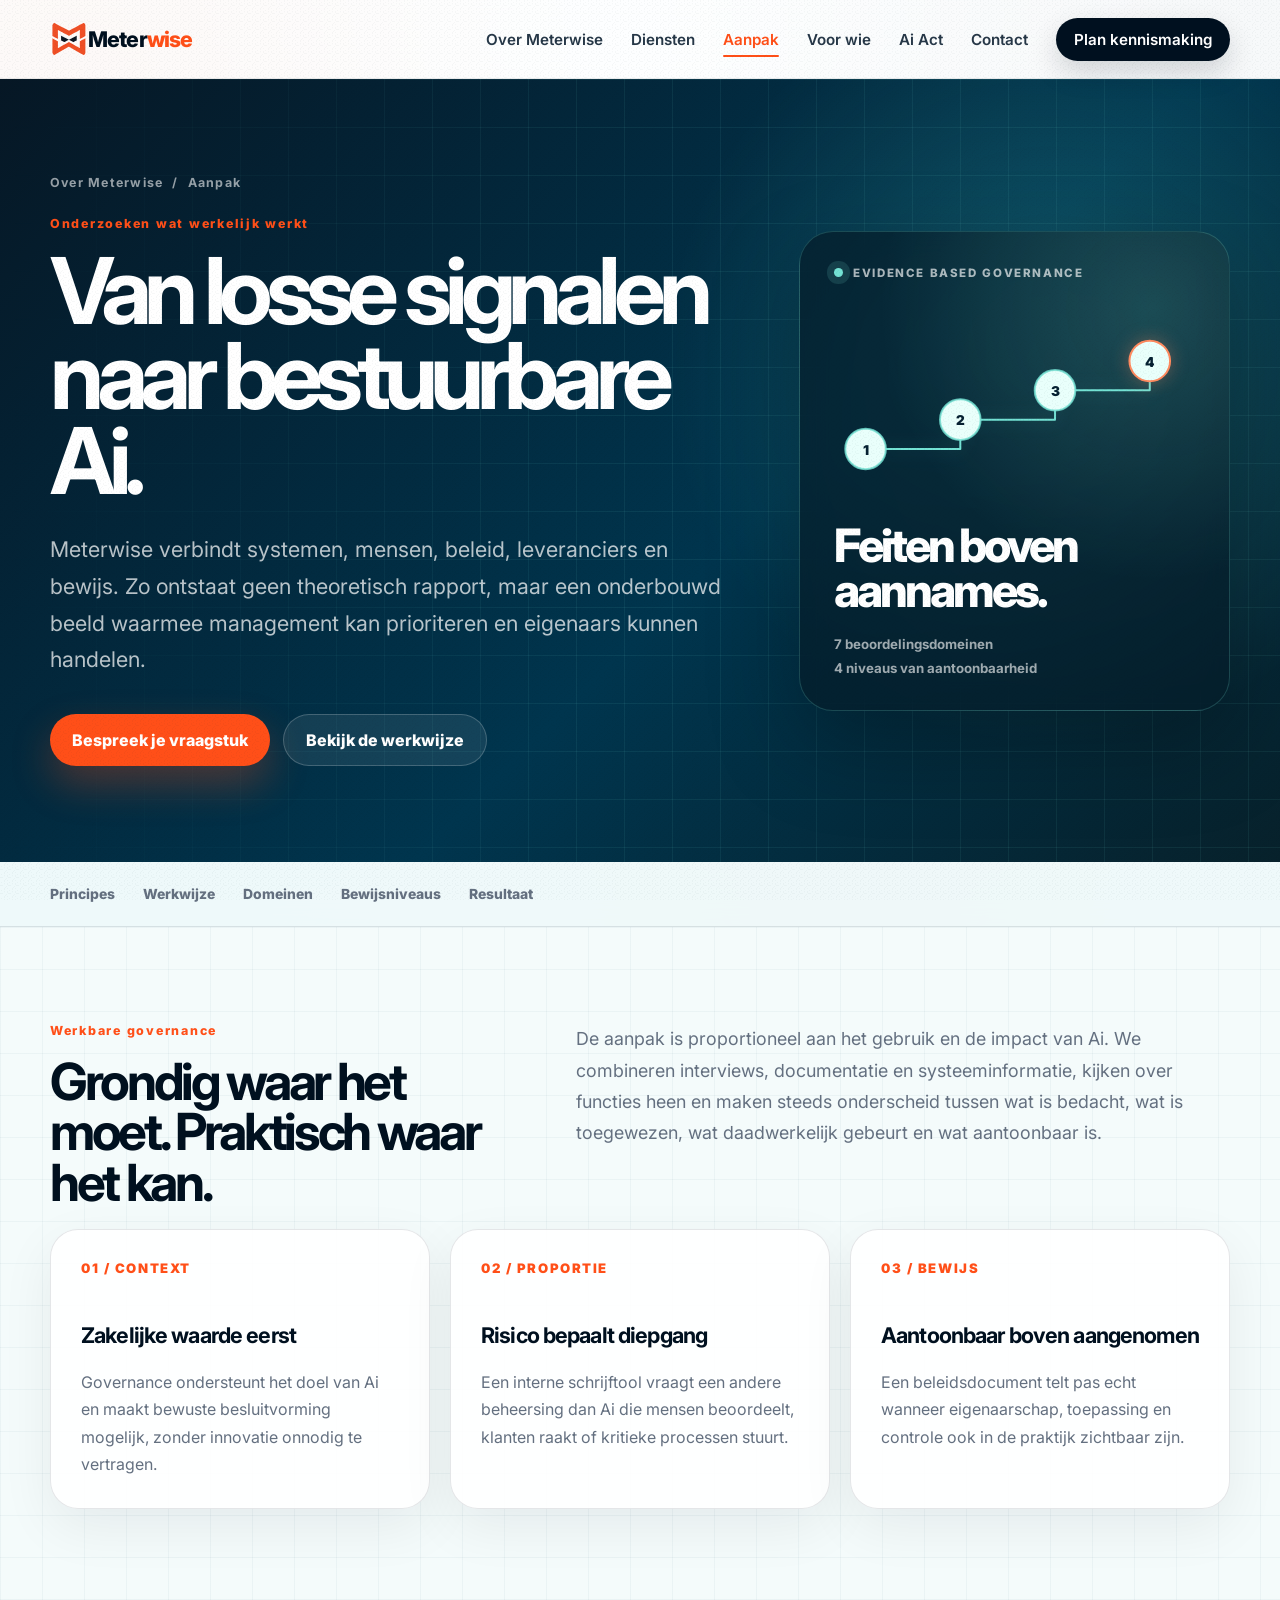
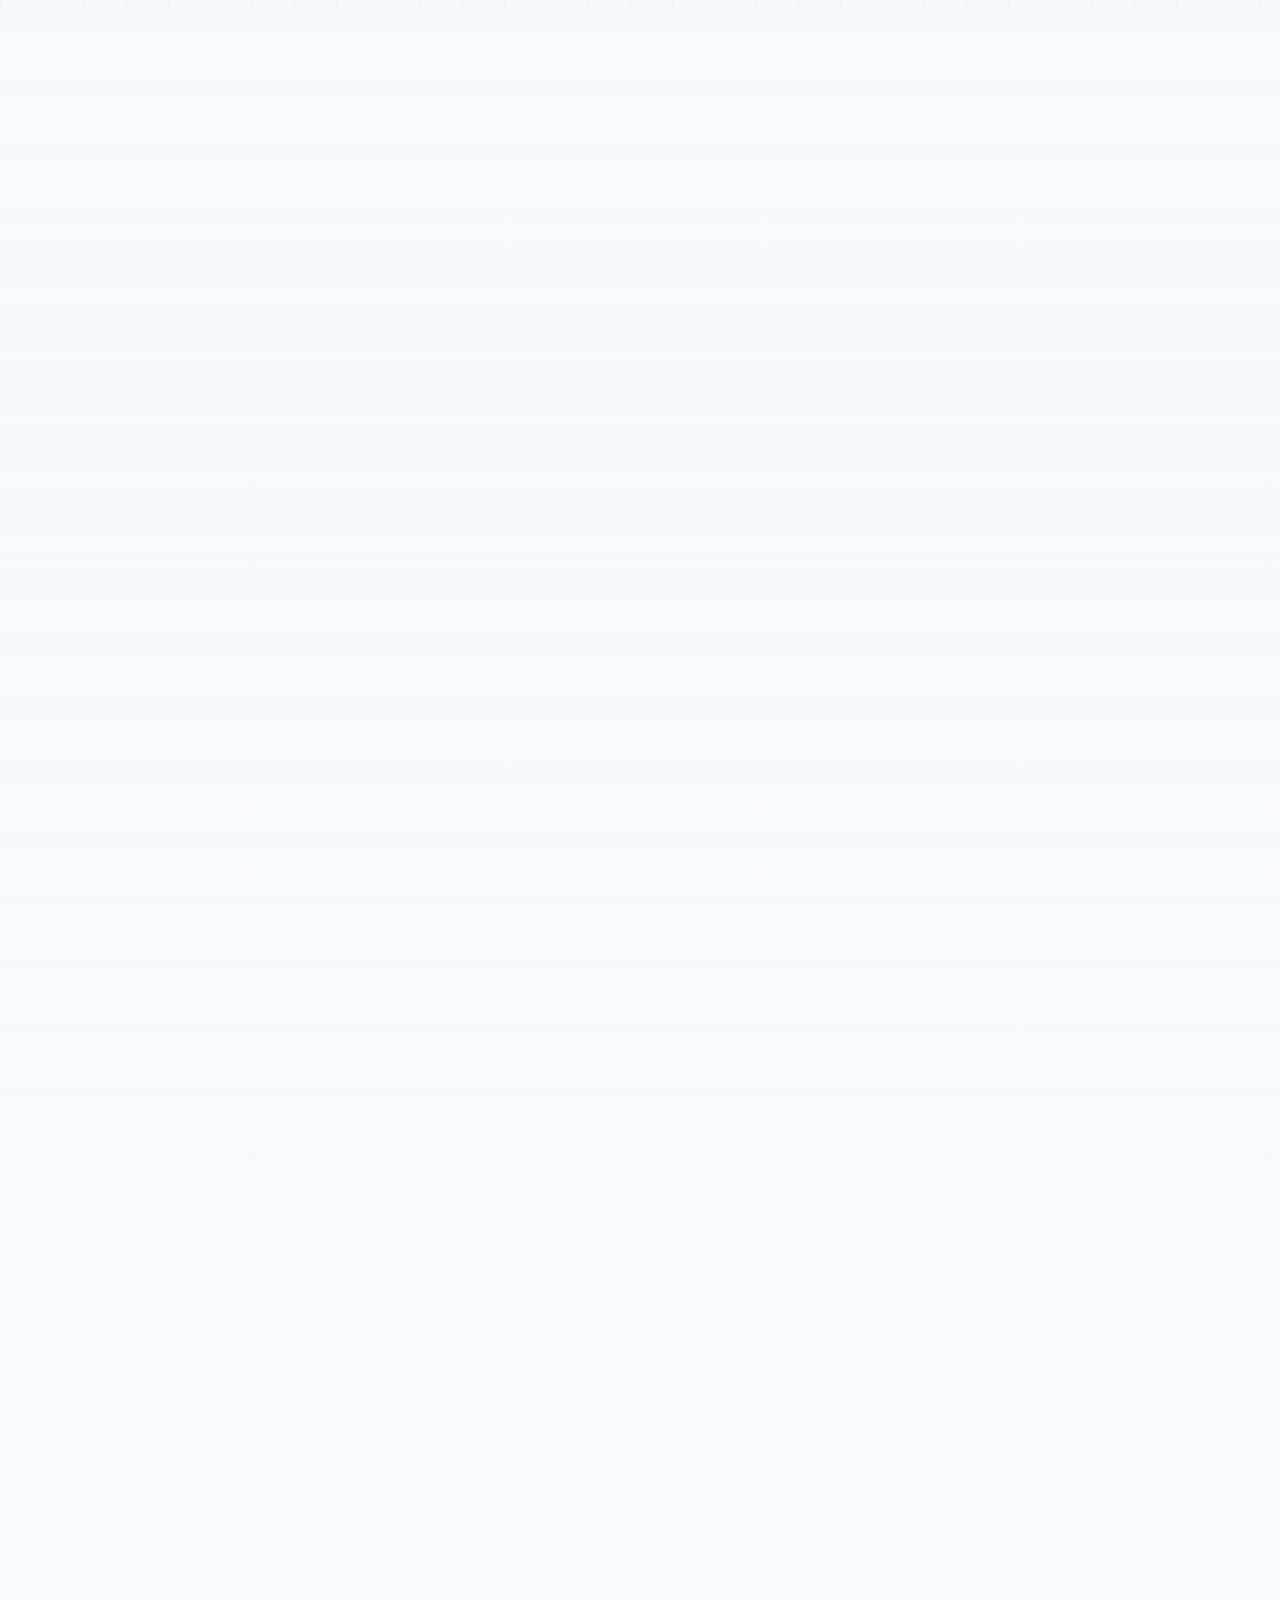
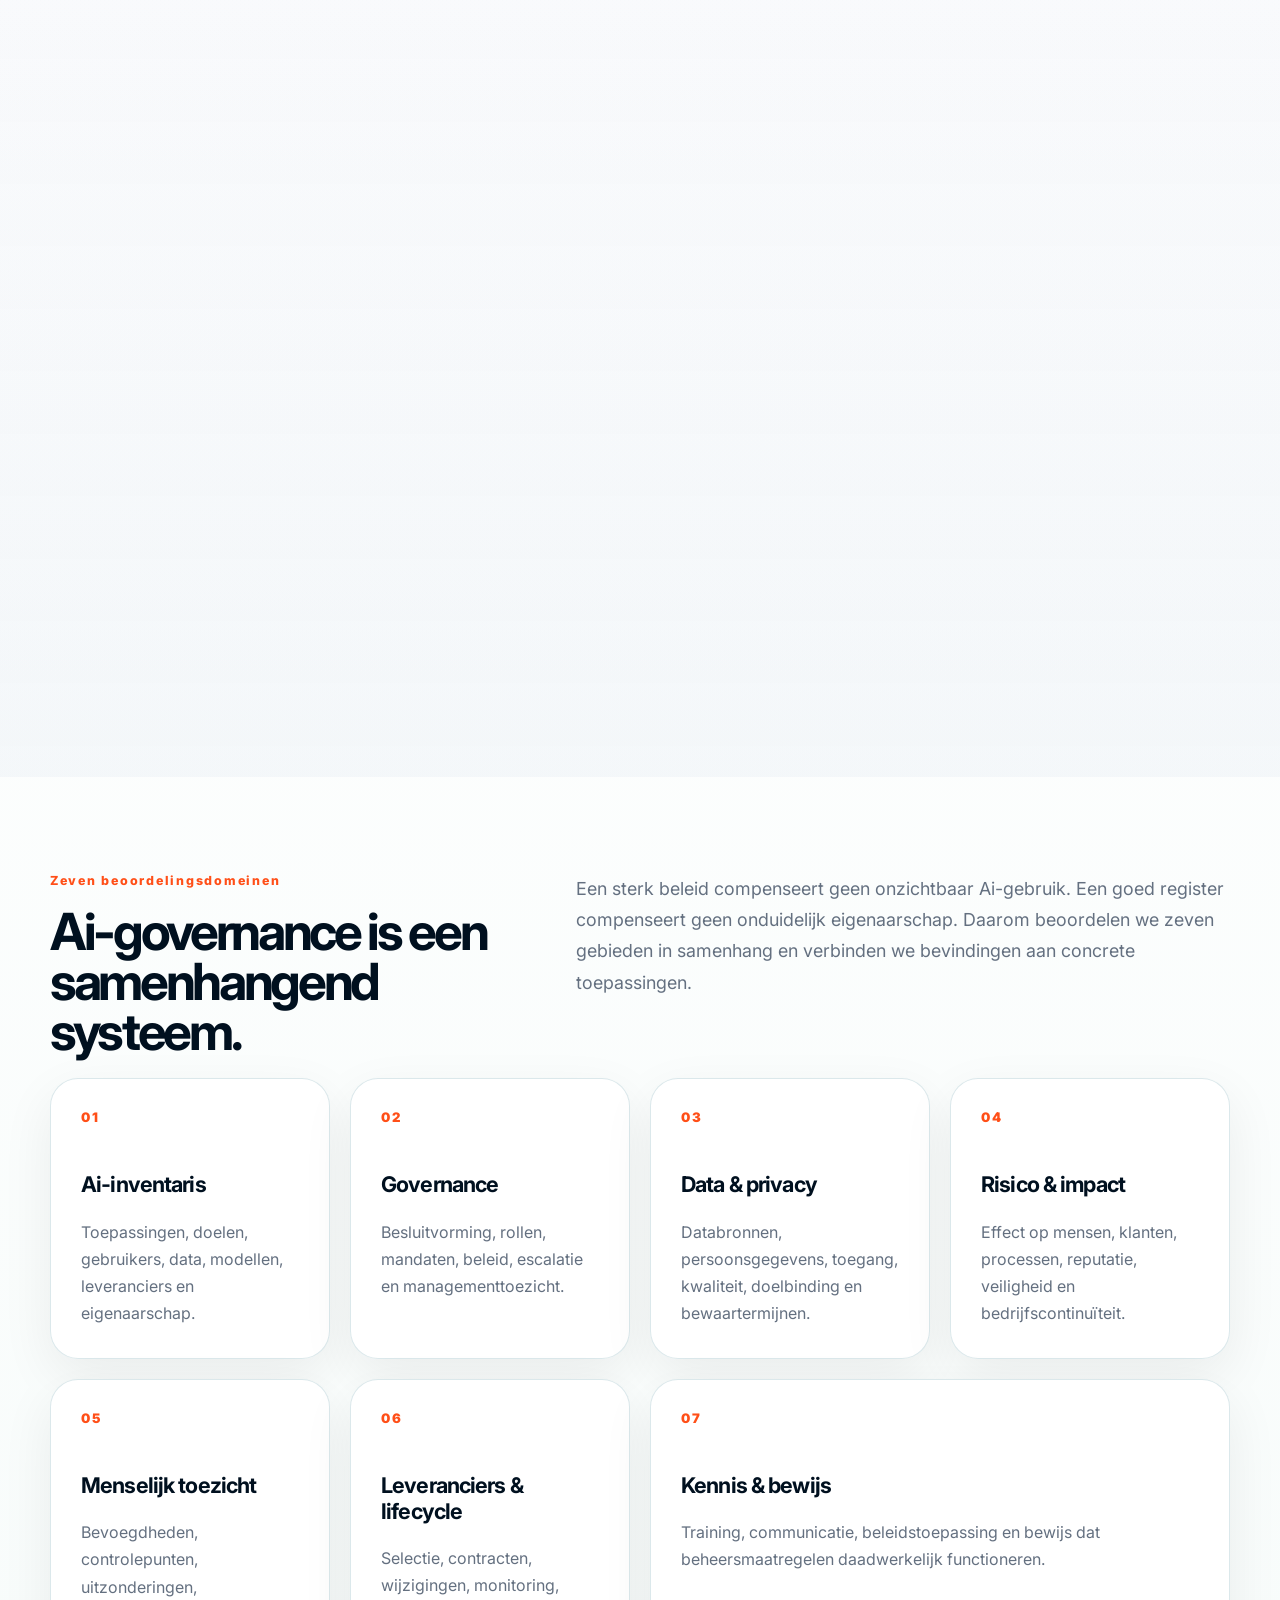
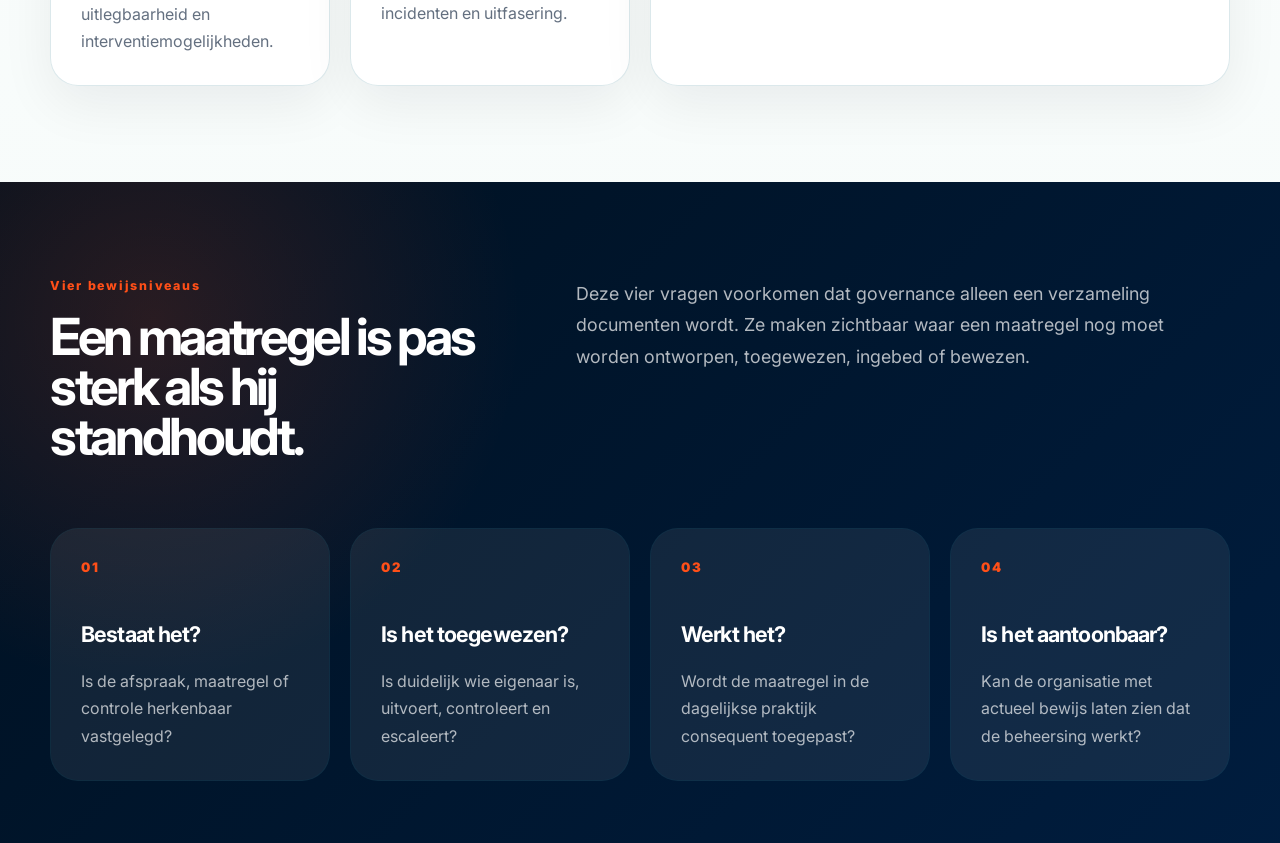
==== commit b9ab311c: "Add files via upload" ====
--- a/aanpak/index.html
+++ b/aanpak/index.html
@@ -1,68 +1,68 @@
-<!doctype html>
-<html lang="nl" class="no-js">
-<head>
-  <meta charset="utf-8">
-  <meta name="viewport" content="width=device-width, initial-scale=1">
-  <title>Aanpak | Meterwise</title>
-  <meta name="description" content="Bekijk hoe Meterwise Ai-gebruik inventariseert, governance en risico’s onderzoekt en bevindingen vertaalt naar een concrete 90-dagenroadmap.">
-  <meta name="theme-color" content="#00101F">
-  <meta property="og:type" content="website">
-  <meta property="og:locale" content="nl_NL">
-  <meta property="og:site_name" content="Meterwise">
-  <meta property="og:title" content="Aanpak | Meterwise">
-  <meta property="og:description" content="Van inventarisatie en bewijsreview naar heldere prioriteiten, eigenaarschap en acties.">
-  <meta property="og:url" content="https://meterwise.nl/aanpak/">
-  <meta property="og:image" content="https://meterwise.nl/assets/og-image.jpg">
-  <link rel="icon" href="../assets/favicon.svg" type="image/svg+xml">
-  <link rel="preconnect" href="https://fonts.googleapis.com">
-  <link rel="preconnect" href="https://fonts.gstatic.com" crossorigin>
-  <link href="https://fonts.googleapis.com/css2?family=Inter:wght@400;500;600;700;800&amp;display=swap" rel="stylesheet">
+<!doctype html>
+<html lang="nl" class="no-js">
+<head>
+  <meta charset="utf-8">
+  <meta name="viewport" content="width=device-width, initial-scale=1">
+  <title>Aanpak | Meterwise</title>
+  <meta name="description" content="Bekijk hoe Meterwise Ai-gebruik inventariseert, governance en risico’s onderzoekt en bevindingen vertaalt naar een concrete 90-dagenroadmap.">
+  <meta name="theme-color" content="#00101F">
+  <meta property="og:type" content="website">
+  <meta property="og:locale" content="nl_NL">
+  <meta property="og:site_name" content="Meterwise">
+  <meta property="og:title" content="Aanpak | Meterwise">
+  <meta property="og:description" content="Van inventarisatie en bewijsreview naar heldere prioriteiten, eigenaarschap en acties.">
+  <meta property="og:url" content="https://meterwise.nl/aanpak/">
+  <meta property="og:image" content="https://meterwise.nl/assets/og-image.jpg">
+  <link rel="icon" href="../assets/favicon.svg" type="image/svg+xml">
+  <link rel="preconnect" href="https://fonts.googleapis.com">
+  <link rel="preconnect" href="https://fonts.gstatic.com" crossorigin>
+  <link href="https://fonts.googleapis.com/css2?family=Inter:wght@400;500;600;700;800&amp;display=swap" rel="stylesheet">
   <link rel="stylesheet" href="../styles.css?v=20260806-contact">
   <link rel="stylesheet" href="../pages.css?v=20260806-contact">
-  <script>document.documentElement.classList.replace("no-js", "js");</script>
-</head>
-
-<body class="detail-page page-aanpak">
-  <a class="skip-link" href="#main-content">Ga naar hoofdinhoud</a>
-  <div class="scroll-progress" aria-hidden="true"><span></span></div>
-  <div class="site-grain" aria-hidden="true"></div>
-
-  <header class="site-header" id="top">
-    <nav class="nav container" aria-label="Hoofdnavigatie">
-      <a class="brand" href="/" aria-label="Meterwise home">
-        <img src="../assets/favicon.svg" alt="" class="brand-mark">
-        <span>Meter<span>wise</span></span>
-      </a>
-      <button class="nav-toggle" type="button" aria-label="Menu openen" aria-expanded="false"><span></span><span></span></button>
-      <div class="nav-links" data-nav-links>
-        <a href="/">Over Meterwise</a>
-        <a href="/diensten/">Diensten</a>
-        <a href="/aanpak/" aria-current="page">Aanpak</a>
-        <a href="/voor-wie/">Voor wie</a>
-        <a href="/ai-act/">Ai Act</a>
+  <script>document.documentElement.classList.replace("no-js", "js");</script>
+</head>
+
+<body class="detail-page page-aanpak">
+  <a class="skip-link" href="#main-content">Ga naar hoofdinhoud</a>
+  <div class="scroll-progress" aria-hidden="true"><span></span></div>
+  <div class="site-grain" aria-hidden="true"></div>
+
+  <header class="site-header" id="top">
+    <nav class="nav container" aria-label="Hoofdnavigatie">
+      <a class="brand" href="/" aria-label="Meterwise home">
+        <img src="../assets/favicon.svg" alt="" class="brand-mark">
+        <span>Meter<span>wise</span></span>
+      </a>
+      <button class="nav-toggle" type="button" aria-label="Menu openen" aria-expanded="false"><span></span><span></span></button>
+      <div class="nav-links" data-nav-links>
+        <a href="/">Over Meterwise</a>
+        <a href="/diensten/">Diensten</a>
+        <a href="/aanpak/" aria-current="page">Aanpak</a>
+        <a href="/voor-wie/">Voor wie</a>
+        <a href="/ai-act/">Ai Act</a>
         <a href="/contact/">Contact</a>
-        <a class="nav-cta" href="/kennismaking/">Plan kennismaking</a>
-      </div>
-    </nav>
-  </header>
-
-  <main id="main-content">
-    <section class="page-hero">
-      <div class="container page-hero-grid">
-        <div class="reveal">
-          <div class="breadcrumb"><a href="/">Over Meterwise</a><span>/</span><span>Aanpak</span></div>
-          <p class="eyebrow">Onderzoeken wat werkelijk werkt</p>
-          <h1>Van losse signalen naar bestuurbare Ai.</h1>
-          <p class="page-hero-lead">
-            Meterwise verbindt systemen, mensen, beleid, leveranciers en bewijs. Zo ontstaat geen theoretisch
-            rapport, maar een onderbouwd beeld waarmee management kan prioriteren en eigenaars kunnen handelen.
-          </p>
-          <div class="page-hero-actions">
-            <a class="button primary" href="/kennismaking/">Bespreek je vraagstuk</a>
-            <a class="button secondary" href="#werkwijze">Bekijk de werkwijze</a>
-          </div>
-        </div>
-        <aside class="page-signal route-portal reveal" aria-label="Kern van de aanpak">
+        <a class="nav-cta" href="/kennismaking/">Plan kennismaking</a>
+      </div>
+    </nav>
+  </header>
+
+  <main id="main-content">
+    <section class="page-hero">
+      <div class="container page-hero-grid">
+        <div class="reveal">
+          <div class="breadcrumb"><a href="/">Over Meterwise</a><span>/</span><span>Aanpak</span></div>
+          <p class="eyebrow">Onderzoeken wat werkelijk werkt</p>
+          <h1>Van losse signalen naar bestuurbare Ai.</h1>
+          <p class="page-hero-lead">
+            Meterwise verbindt systemen, mensen, beleid, leveranciers en bewijs. Zo ontstaat geen theoretisch
+            rapport, maar een onderbouwd beeld waarmee management kan prioriteren en eigenaars kunnen handelen.
+          </p>
+          <div class="page-hero-actions">
+            <a class="button primary" href="/kennismaking/">Bespreek je vraagstuk</a>
+            <a class="button secondary" href="#werkwijze">Bekijk de werkwijze</a>
+          </div>
+        </div>
+        <aside class="page-signal route-portal reveal" aria-label="Kern van de aanpak">
           <div class="page-art route-art" aria-hidden="true">
             <svg class="route-stair" viewBox="0 0 320 128" role="presentation" focusable="false">
               <path class="route-stair-track" d="M28 104 H112 V78 H196 V52 H280 V26"></path>
@@ -72,198 +72,200 @@
               <g class="route-stair-step"><circle cx="280" cy="26" r="18"></circle><text x="280" y="31">4</text></g>
             </svg>
           </div>
-          <span class="signal-label">Evidence based governance</span>
-          <strong class="signal-value">Feiten boven aannames.</strong>
-          <div class="signal-meta">
-            <span>7 beoordelingsdomeinen</span>
-            <span>4 niveaus van aantoonbaarheid</span>
-          </div>
-        </aside>
-      </div>
-    </section>
-
-    <nav class="page-nav" aria-label="Op deze pagina">
-      <div class="container page-nav-inner">
-        <a href="#principes">Principes</a>
-        <a href="#werkwijze">Werkwijze</a>
-        <a href="#domeinen">Domeinen</a>
-        <a href="#bewijs">Bewijsniveaus</a>
-        <a href="#resultaat">Resultaat</a>
-      </div>
-    </nav>
-
-    <section class="section" id="principes">
-      <div class="container">
-        <div class="page-intro">
-          <div class="section-heading reveal">
-            <p class="eyebrow">Werkbare governance</p>
-            <h2>Grondig waar het moet. Praktisch waar het kan.</h2>
-          </div>
-          <p class="section-text reveal">
-            De aanpak is proportioneel aan het gebruik en de impact van Ai. We combineren interviews,
-            documentatie en systeeminformatie, kijken over functies heen en maken steeds onderscheid tussen
-            wat is bedacht, wat is toegewezen, wat daadwerkelijk gebeurt en wat aantoonbaar is.
-          </p>
-        </div>
-
-        <div class="feature-grid">
-          <article class="feature-card reveal">
-            <strong>01 / Context</strong>
-            <h3>Zakelijke waarde eerst</h3>
-            <p>Governance ondersteunt het doel van Ai en maakt bewuste besluitvorming mogelijk, zonder innovatie onnodig te vertragen.</p>
-          </article>
-          <article class="feature-card reveal">
-            <strong>02 / Proportie</strong>
-            <h3>Risico bepaalt diepgang</h3>
-            <p>Een interne schrijftool vraagt een andere beheersing dan Ai die mensen beoordeelt, klanten raakt of kritieke processen stuurt.</p>
-          </article>
-          <article class="feature-card reveal">
-            <strong>03 / Bewijs</strong>
-            <h3>Aantoonbaar boven aangenomen</h3>
-            <p>Een beleidsdocument telt pas echt wanneer eigenaarschap, toepassing en controle ook in de praktijk zichtbaar zijn.</p>
-          </article>
-        </div>
-      </div>
-    </section>
-
-    <section class="section services" id="werkwijze">
-      <div class="container">
-        <div class="section-heading centered reveal">
-          <p class="eyebrow">De scan in vier fasen</p>
-          <h2>Een helder proces met een concreet eindpunt.</h2>
-          <p class="section-text">De precieze invulling wordt afgestemd op omvang, Ai-landschap en urgentie.</p>
-        </div>
-
-        <div class="process-steps">
-          <article class="step-detail reveal">
-            <span>01</span>
-            <h3>Intake & scope</h3>
-            <p>We bepalen de aanleiding, beslisvraag, relevante bedrijfsonderdelen en belangrijkste Ai-toepassingen. Een gerichte self-assessment versnelt de inventarisatie.</p>
-          </article>
-          <article class="step-detail reveal">
-            <span>02</span>
-            <h3>Inventarisatie & interviews</h3>
-            <p>We verzamelen documentatie, leveranciersinformatie en procescontext en spreken de functies die Ai kiezen, gebruiken, beheren of controleren.</p>
-          </article>
-          <article class="step-detail reveal">
-            <span>03</span>
-            <h3>Beoordeling & validatie</h3>
-            <p>Ai-toepassingen, risico’s, volwassenheid en bewijs worden per domein beoordeeld. Bevindingen worden gevalideerd voordat prioriteiten worden vastgesteld.</p>
-          </article>
-          <article class="step-detail reveal">
-            <span>04</span>
-            <h3>Rapportage & activatie</h3>
-            <p>Management krijgt een scherp totaalbeeld. Eigenaars ontvangen concrete acties, prioriteiten en een 30-, 60- en 90-dagenroute om direct te starten.</p>
-          </article>
-        </div>
-      </div>
-    </section>
-
-    <section class="section" id="domeinen">
-      <div class="container">
-        <div class="page-intro">
-          <div class="section-heading reveal">
-            <p class="eyebrow">Zeven beoordelingsdomeinen</p>
-            <h2>Ai-governance is een samenhangend systeem.</h2>
-          </div>
-          <p class="section-text reveal">
-            Een sterk beleid compenseert geen onzichtbaar Ai-gebruik. Een goed register compenseert geen onduidelijk
-            eigenaarschap. Daarom beoordelen we zeven gebieden in samenhang en verbinden we bevindingen aan concrete toepassingen.
-          </p>
-        </div>
-
-        <div class="domain-grid">
-          <article class="domain-card reveal"><span>01</span><h3>Ai-inventaris</h3><p>Toepassingen, doelen, gebruikers, data, modellen, leveranciers en eigenaarschap.</p></article>
-          <article class="domain-card reveal"><span>02</span><h3>Governance</h3><p>Besluitvorming, rollen, mandaten, beleid, escalatie en managementtoezicht.</p></article>
-          <article class="domain-card reveal"><span>03</span><h3>Data & privacy</h3><p>Databronnen, persoonsgegevens, toegang, kwaliteit, doelbinding en bewaartermijnen.</p></article>
-          <article class="domain-card reveal"><span>04</span><h3>Risico & impact</h3><p>Effect op mensen, klanten, processen, reputatie, veiligheid en bedrijfscontinuïteit.</p></article>
-          <article class="domain-card reveal"><span>05</span><h3>Menselijk toezicht</h3><p>Bevoegdheden, controlepunten, uitzonderingen, uitlegbaarheid en interventiemogelijkheden.</p></article>
-          <article class="domain-card reveal"><span>06</span><h3>Leveranciers & lifecycle</h3><p>Selectie, contracten, wijzigingen, monitoring, incidenten en uitfasering.</p></article>
-          <article class="domain-card reveal"><span>07</span><h3>Kennis & bewijs</h3><p>Training, communicatie, beleidstoepassing en bewijs dat beheersmaatregelen daadwerkelijk functioneren.</p></article>
-        </div>
-      </div>
-    </section>
-
-    <section class="section dark-section" id="bewijs">
-      <div class="container">
-        <div class="page-intro">
-          <div class="section-heading reveal">
-            <p class="eyebrow">Vier bewijsniveaus</p>
-            <h2>Een maatregel is pas sterk als hij standhoudt.</h2>
-          </div>
-          <p class="section-text reveal">
-            Deze vier vragen voorkomen dat governance alleen een verzameling documenten wordt. Ze maken zichtbaar
-            waar een maatregel nog moet worden ontworpen, toegewezen, ingebed of bewezen.
-          </p>
-        </div>
-
-        <div class="evidence-grid">
-          <article class="evidence-card reveal"><span>01</span><h3>Bestaat het?</h3><p>Is de afspraak, maatregel of controle herkenbaar vastgelegd?</p></article>
-          <article class="evidence-card reveal"><span>02</span><h3>Is het toegewezen?</h3><p>Is duidelijk wie eigenaar is, uitvoert, controleert en escaleert?</p></article>
-          <article class="evidence-card reveal"><span>03</span><h3>Werkt het?</h3><p>Wordt de maatregel in de dagelijkse praktijk consequent toegepast?</p></article>
-          <article class="evidence-card reveal"><span>04</span><h3>Is het aantoonbaar?</h3><p>Kan de organisatie met actueel bewijs laten zien dat de beheersing werkt?</p></article>
-        </div>
-      </div>
-    </section>
-
-    <section class="section" id="resultaat">
-      <div class="container">
-        <div class="section-heading centered reveal">
-          <p class="eyebrow">Van inzicht naar beweging</p>
-          <h2>Een roadmap die morgen kan beginnen.</h2>
-          <p class="section-text">Acties worden geordend op urgentie, afhankelijkheden, impact en uitvoerbaarheid.</p>
-        </div>
-
-        <div class="roadmap">
-          <article class="roadmap-card reveal" data-days="30">
-            <span>Eerste 30 dagen</span>
-            <h3>Stabiliseren</h3>
-            <p>Directe risico’s begrenzen, eigenaars benoemen, ontbrekende kerninformatie verzamelen en kritieke besluiten expliciet maken.</p>
-          </article>
-          <article class="roadmap-card reveal" data-days="60">
-            <span>Tot 60 dagen</span>
-            <h3>Inrichten</h3>
-            <p>Beleid, beoordelingsprocessen, leverancierscontroles en menselijk toezicht praktisch organiseren en invoeren.</p>
-          </article>
-          <article class="roadmap-card reveal" data-days="90">
-            <span>Tot 90 dagen</span>
-            <h3>Aantonen</h3>
-            <p>Werking toetsen, bewijs structureren, managementinformatie opbouwen en besluiten over de volgende volwassenheidsstap.</p>
-          </article>
-        </div>
-      </div>
-    </section>
-
-    <section class="section page-cta">
-      <div class="container">
-        <div class="cta-card reveal">
-          <div>
-            <p class="eyebrow">Een scherpe nulmeting</p>
-            <h2>Maak zichtbaar wat al werkt en wat nu aandacht vraagt.</h2>
-            <p>Plan een vrijblijvende kennismaking om scope, urgentie en een passende eerste stap te bespreken.</p>
-          </div>
-          <a class="button primary dark" href="/kennismaking/">Plan kennismaking</a>
-        </div>
-      </div>
-    </section>
-  </main>
-
-  <button class="back-to-top" type="button" aria-label="Terug naar boven" data-back-to-top><span aria-hidden="true">↑</span></button>
-
-  <footer class="site-footer">
-    <div class="container footer-grid">
-      <a class="brand footer-brand" href="/"><img src="../assets/favicon.svg" alt="" class="brand-mark"><span>Meter<span>wise</span></span></a>
-      <p>© <span id="year"></span> Meterwise. Alle rechten voorbehouden.</p>
-      <div class="footer-links">
-        <a href="/">Over Meterwise</a>
-        <a href="/diensten/">Diensten</a>
-        <a href="/voor-wie/">Voor wie</a>
+          <span class="signal-label">Evidence based governance</span>
+          <strong class="signal-value">Feiten boven aannames.</strong>
+          <div class="signal-meta">
+            <span>7 beoordelingsdomeinen</span>
+            <span>4 niveaus van aantoonbaarheid</span>
+          </div>
+        </aside>
+      </div>
+    </section>
+
+    <nav class="page-nav" aria-label="Op deze pagina">
+      <div class="container page-nav-inner">
+        <a href="#principes">Principes</a>
+        <a href="#werkwijze">Werkwijze</a>
+        <a href="#domeinen">Domeinen</a>
+        <a href="#bewijs">Bewijsniveaus</a>
+        <a href="#resultaat">Resultaat</a>
+      </div>
+    </nav>
+
+    <section class="section" id="principes">
+      <div class="container">
+        <div class="page-intro">
+          <div class="section-heading reveal">
+            <p class="eyebrow">Werkbare governance</p>
+            <h2>Grondig waar het moet. Praktisch waar het kan.</h2>
+          </div>
+          <p class="section-text reveal">
+            De aanpak is proportioneel aan het gebruik en de impact van Ai. We combineren interviews,
+            documentatie en systeeminformatie, kijken over functies heen en maken steeds onderscheid tussen
+            wat is bedacht, wat is toegewezen, wat daadwerkelijk gebeurt en wat aantoonbaar is.
+          </p>
+        </div>
+
+        <div class="feature-grid">
+          <article class="feature-card reveal">
+            <strong>01 / Context</strong>
+            <h3>Zakelijke waarde eerst</h3>
+            <p>Governance ondersteunt het doel van Ai en maakt bewuste besluitvorming mogelijk, zonder innovatie onnodig te vertragen.</p>
+          </article>
+          <article class="feature-card reveal">
+            <strong>02 / Proportie</strong>
+            <h3>Risico bepaalt diepgang</h3>
+            <p>Een interne schrijftool vraagt een andere beheersing dan Ai die mensen beoordeelt, klanten raakt of kritieke processen stuurt.</p>
+          </article>
+          <article class="feature-card reveal">
+            <strong>03 / Bewijs</strong>
+            <h3>Aantoonbaar boven aangenomen</h3>
+            <p>Een beleidsdocument telt pas echt wanneer eigenaarschap, toepassing en controle ook in de praktijk zichtbaar zijn.</p>
+          </article>
+        </div>
+      </div>
+    </section>
+
+    <section class="section services" id="werkwijze">
+      <div class="container">
+        <div class="section-heading centered reveal">
+          <p class="eyebrow">De scan in vier fasen</p>
+          <h2>Een helder proces met een concreet eindpunt.</h2>
+          <p class="section-text">De precieze invulling wordt afgestemd op omvang, Ai-landschap en urgentie.</p>
+        </div>
+
+        <div class="process-steps">
+          <article class="step-detail reveal">
+            <span>01</span>
+            <h3>Intake & scope</h3>
+            <p>We bepalen de aanleiding, beslisvraag, relevante bedrijfsonderdelen en belangrijkste Ai-toepassingen. Een gerichte self-assessment versnelt de inventarisatie.</p>
+          </article>
+          <article class="step-detail reveal">
+            <span>02</span>
+            <h3>Inventarisatie & interviews</h3>
+            <p>We verzamelen documentatie, leveranciersinformatie en procescontext en spreken de functies die Ai kiezen, gebruiken, beheren of controleren.</p>
+          </article>
+          <article class="step-detail reveal">
+            <span>03</span>
+            <h3>Beoordeling & validatie</h3>
+            <p>Ai-toepassingen, risico’s, volwassenheid en bewijs worden per domein beoordeeld. Bevindingen worden gevalideerd voordat prioriteiten worden vastgesteld.</p>
+          </article>
+          <article class="step-detail reveal">
+            <span>04</span>
+            <h3>Rapportage & activatie</h3>
+            <p>Management krijgt een scherp totaalbeeld. Eigenaars ontvangen concrete acties, prioriteiten en een 30-, 60- en 90-dagenroute om direct te starten.</p>
+          </article>
+        </div>
+      </div>
+    </section>
+
+    <section class="section" id="domeinen">
+      <div class="container">
+        <div class="page-intro">
+          <div class="section-heading reveal">
+            <p class="eyebrow">Zeven beoordelingsdomeinen</p>
+            <h2>Ai-governance is een samenhangend systeem.</h2>
+          </div>
+          <p class="section-text reveal">
+            Een sterk beleid compenseert geen onzichtbaar Ai-gebruik. Een goed register compenseert geen onduidelijk
+            eigenaarschap. Daarom beoordelen we zeven gebieden in samenhang en verbinden we bevindingen aan concrete toepassingen.
+          </p>
+        </div>
+
+        <div class="domain-grid">
+          <article class="domain-card reveal"><span>01</span><h3>Ai-inventaris</h3><p>Toepassingen, doelen, gebruikers, data, modellen, leveranciers en eigenaarschap.</p></article>
+          <article class="domain-card reveal"><span>02</span><h3>Governance</h3><p>Besluitvorming, rollen, mandaten, beleid, escalatie en managementtoezicht.</p></article>
+          <article class="domain-card reveal"><span>03</span><h3>Data & privacy</h3><p>Databronnen, persoonsgegevens, toegang, kwaliteit, doelbinding en bewaartermijnen.</p></article>
+          <article class="domain-card reveal"><span>04</span><h3>Risico & impact</h3><p>Effect op mensen, klanten, processen, reputatie, veiligheid en bedrijfscontinuïteit.</p></article>
+          <article class="domain-card reveal"><span>05</span><h3>Menselijk toezicht</h3><p>Bevoegdheden, controlepunten, uitzonderingen, uitlegbaarheid en interventiemogelijkheden.</p></article>
+          <article class="domain-card reveal"><span>06</span><h3>Leveranciers & lifecycle</h3><p>Selectie, contracten, wijzigingen, monitoring, incidenten en uitfasering.</p></article>
+          <article class="domain-card reveal"><span>07</span><h3>Kennis & bewijs</h3><p>Training, communicatie, beleidstoepassing en bewijs dat beheersmaatregelen daadwerkelijk functioneren.</p></article>
+        </div>
+      </div>
+    </section>
+
+    <section class="section dark-section" id="bewijs">
+      <div class="container">
+        <div class="page-intro">
+          <div class="section-heading reveal">
+            <p class="eyebrow">Vier bewijsniveaus</p>
+            <h2>Een maatregel is pas sterk als hij standhoudt.</h2>
+          </div>
+          <p class="section-text reveal">
+            Deze vier vragen voorkomen dat governance alleen een verzameling documenten wordt. Ze maken zichtbaar
+            waar een maatregel nog moet worden ontworpen, toegewezen, ingebed of bewezen.
+          </p>
+        </div>
+
+        <div class="evidence-grid">
+          <article class="evidence-card reveal"><span>01</span><h3>Bestaat het?</h3><p>Is de afspraak, maatregel of controle herkenbaar vastgelegd?</p></article>
+          <article class="evidence-card reveal"><span>02</span><h3>Is het toegewezen?</h3><p>Is duidelijk wie eigenaar is, uitvoert, controleert en escaleert?</p></article>
+          <article class="evidence-card reveal"><span>03</span><h3>Werkt het?</h3><p>Wordt de maatregel in de dagelijkse praktijk consequent toegepast?</p></article>
+          <article class="evidence-card reveal"><span>04</span><h3>Is het aantoonbaar?</h3><p>Kan de organisatie met actueel bewijs laten zien dat de beheersing werkt?</p></article>
+        </div>
+      </div>
+    </section>
+
+    <section class="section" id="resultaat">
+      <div class="container">
+        <div class="section-heading centered reveal">
+          <p class="eyebrow">Van inzicht naar beweging</p>
+          <h2>Een roadmap die morgen kan beginnen.</h2>
+          <p class="section-text">Acties worden geordend op urgentie, afhankelijkheden, impact en uitvoerbaarheid.</p>
+        </div>
+
+        <div class="roadmap">
+          <article class="roadmap-card reveal" data-days="30">
+            <span>Eerste 30 dagen</span>
+            <h3>Stabiliseren</h3>
+            <p>Directe risico’s begrenzen, eigenaars benoemen, ontbrekende kerninformatie verzamelen en kritieke besluiten expliciet maken.</p>
+          </article>
+          <article class="roadmap-card reveal" data-days="60">
+            <span>Tot 60 dagen</span>
+            <h3>Inrichten</h3>
+            <p>Beleid, beoordelingsprocessen, leverancierscontroles en menselijk toezicht praktisch organiseren en invoeren.</p>
+          </article>
+          <article class="roadmap-card reveal" data-days="90">
+            <span>Tot 90 dagen</span>
+            <h3>Aantonen</h3>
+            <p>Werking toetsen, bewijs structureren, managementinformatie opbouwen en besluiten over de volgende volwassenheidsstap.</p>
+          </article>
+        </div>
+      </div>
+    </section>
+
+    <section class="section page-cta">
+      <div class="container">
+        <div class="cta-card reveal">
+          <div>
+            <p class="eyebrow">Een scherpe nulmeting</p>
+            <h2>Maak zichtbaar wat al werkt en wat nu aandacht vraagt.</h2>
+            <p>Plan een vrijblijvende kennismaking om scope, urgentie en een passende eerste stap te bespreken.</p>
+          </div>
+          <a class="button primary dark" href="/kennismaking/">Plan kennismaking</a>
+        </div>
+      </div>
+    </section>
+  </main>
+
+  <button class="back-to-top" type="button" aria-label="Terug naar boven" data-back-to-top><span aria-hidden="true">↑</span></button>
+
+  <footer class="site-footer">
+    <div class="container footer-grid">
+      <a class="brand footer-brand" href="/"><img src="../assets/favicon.svg" alt="" class="brand-mark"><span>Meter<span>wise</span></span></a>
+      <p>© <span id="year"></span> Meterwise. Alle rechten voorbehouden.</p>
+      <div class="footer-links">
+        <a href="/">Over Meterwise</a>
+        <a href="/diensten/">Diensten</a>
+        <a href="/voor-wie/">Voor wie</a>
         <a href="/ai-act/">Ai Act</a>
         <a href="/contact/">Contact</a>
+        <a href="/algemene-voorwaarden/">Algemene voorwaarden</a>
+        <a href="/privacyverklaring/">Privacyverklaring</a>
       </div>
-    </div>
-  </footer>
-
+    </div>
+  </footer>
+
   <script src="../script.js?v=20260806-contact"></script>
-</body>
-</html>
+</body>
+</html>
--- a/styles.css
+++ b/styles.css
@@ -1,936 +1,948 @@
-:root {
-  --orange: #FF4F18;
-  --orange-2: #FF7A22;
-  --black: #00101F;
-  --blue: #001D3F;
-  --timid-blue: #D8E0ED;
-  --gray: #F4F5F9;
-  --white: #FFFFFF;
-  --text: #092033;
-  --muted: #647080;
-  --border: rgba(0, 16, 31, 0.1);
-  --shadow: 0 24px 80px rgba(0, 16, 31, 0.12);
-  --radius: 28px;
-  --container: 1180px;
-}
-
-* {
-  box-sizing: border-box;
-}
-
-html {
-  scroll-behavior: smooth;
-}
-
-body {
-  margin: 0;
-  font-family: "Inter", system-ui, -apple-system, BlinkMacSystemFont, "Segoe UI", sans-serif;
-  color: var(--text);
-  background:
-    radial-gradient(circle at top left, rgba(255, 79, 24, 0.12), transparent 34rem),
-    linear-gradient(180deg, #ffffff 0%, #f8fafc 52%, #ffffff 100%);
-}
-
-img {
-  max-width: 100%;
-  display: block;
-}
-
-a {
-  color: inherit;
-  text-decoration: none;
-}
-
-.container {
-  width: min(var(--container), calc(100% - 40px));
-  margin-inline: auto;
-}
-
-.section {
-  padding: 96px 0;
-}
-
-.site-header {
-  position: sticky;
-  top: 0;
-  z-index: 100;
-  background: rgba(255, 255, 255, 0.82);
-  backdrop-filter: blur(18px);
-  border-bottom: 1px solid rgba(0, 16, 31, 0.08);
-}
-
-.nav {
-  min-height: 78px;
-  display: flex;
-  align-items: center;
-  justify-content: space-between;
-}
-
-.brand {
-  display: inline-flex;
-  align-items: center;
-  gap: 0px;
-  font-weight: 800;
-  letter-spacing: -0.04em;
-  font-size: 1.35rem;
-  color: var(--black);
-}
-
-.brand span span {
-  color: var(--orange);
-}
-
-.brand-mark {
-  width: 38px;
-  height: 38px;
-  border-radius: 12px;
-}
-
-.nav-links {
-  display: flex;
-  align-items: center;
-  gap: 28px;
-  color: #263747;
-  font-weight: 600;
-  font-size: 0.95rem;
-}
-
-.nav-links a {
-  transition: color 0.2s ease;
-}
-
-.nav-links a:hover {
-  color: var(--orange);
-}
-
-.nav-cta {
-  background: var(--black);
-  color: var(--white);
-  padding: 12px 18px;
-  border-radius: 999px;
-  box-shadow: 0 12px 28px rgba(0, 16, 31, 0.16);
-}
-
-.nav-cta:hover {
-  color: var(--white) !important;
-  background: var(--orange);
-}
-
-.nav-toggle {
-  display: none;
-  width: 44px;
-  height: 44px;
-  border: 0;
-  background: var(--gray);
-  border-radius: 14px;
-  position: relative;
-}
-
-.nav-toggle span {
-  display: block;
-  width: 20px;
-  height: 2px;
-  background: var(--black);
-  margin: 5px auto;
-}
-
-.hero {
-  position: relative;
-  min-height: calc(100vh - 78px);
-  display: flex;
-  align-items: center;
-  overflow: hidden;
-}
-
-.hero-bg {
-  position: absolute;
-  inset: 0;
-  background:
-    linear-gradient(135deg, rgba(255, 79, 24, 0.08), transparent 42%),
-    radial-gradient(circle at 78% 24%, rgba(0, 29, 63, 0.12), transparent 26rem);
-  pointer-events: none;
-}
-
-.hero-grid {
-  position: relative;
-  display: grid;
-  grid-template-columns: 1.02fr 0.98fr;
-  gap: 64px;
-  align-items: center;
-}
-
-.eyebrow {
-  margin: 0 0 18px;
-  color: var(--orange);
-  text-transform: uppercase;
-  letter-spacing: 0.14em;
-  font-size: 0.78rem;
-  font-weight: 800;
-}
-
-h1,
-h2,
-h3,
-p {
-  margin-top: 0;
-}
-
-h1 {
-  max-width: 780px;
-  color: var(--black);
-  font-size: clamp(3.1rem, 7vw, 6.7rem);
-  line-height: 0.92;
-  letter-spacing: -0.08em;
-  margin-bottom: 28px;
-}
-
-h2 {
-  color: var(--black);
-  font-size: clamp(2.2rem, 4vw, 4.3rem);
-  line-height: 0.98;
-  letter-spacing: -0.065em;
-  margin-bottom: 22px;
-}
-
-h3 {
-  color: var(--black);
-  font-size: 1.35rem;
-  letter-spacing: -0.04em;
-}
-
-.hero-text,
-.section-text {
-  color: var(--muted);
-  font-size: 1.12rem;
-  line-height: 1.75;
-}
-
-.hero-text {
-  max-width: 660px;
-}
-
-.hero-actions {
-  display: flex;
-  align-items: center;
-  gap: 14px;
-  flex-wrap: wrap;
-  margin: 36px 0 34px;
-}
-
-.button {
-  display: inline-flex;
-  align-items: center;
-  justify-content: center;
-  min-height: 52px;
-  padding: 0 22px;
-  border-radius: 999px;
-  font-weight: 800;
-  transition: transform 0.2s ease, box-shadow 0.2s ease, background 0.2s ease;
-}
-
-.button:hover {
-  transform: translateY(-2px);
-}
-
-.button.primary {
-  background: var(--orange);
-  color: var(--white);
-  box-shadow: 0 18px 40px rgba(255, 79, 24, 0.3);
-}
-
-.button.primary:hover {
-  background: var(--orange-2);
-}
-
-.button.secondary {
-  background: var(--white);
-  color: var(--black);
-  border: 1px solid var(--border);
-}
-
-.button.dark {
-  background: var(--black);
-  box-shadow: none;
-}
-
-.trust-row {
-  display: flex;
-  flex-wrap: wrap;
-  gap: 10px;
-}
-
-.trust-row span {
-  border: 1px solid rgba(0, 16, 31, 0.1);
-  background: rgba(255, 255, 255, 0.8);
-  color: #39495a;
-  padding: 10px 14px;
-  border-radius: 999px;
-  font-size: 0.92rem;
-  font-weight: 700;
-}
-
-.hero-card {
-  background: rgba(255, 255, 255, 0.86);
-  border: 1px solid rgba(0, 16, 31, 0.08);
-  border-radius: 34px;
-  padding: 22px;
-  box-shadow: var(--shadow);
-  position: relative;
-  overflow: hidden;
-}
-
-.hero-card::before {
-  content: "";
-  position: absolute;
-  inset: auto -20% -35% 38%;
-  height: 260px;
-  background: radial-gradient(circle, rgba(255, 79, 24, 0.22), transparent 70%);
-}
-
-.card-top {
-  display: flex;
-  align-items: center;
-  gap: 10px;
-  color: var(--muted);
-  font-weight: 700;
-  margin-bottom: 18px;
-}
-
-.pulse-date {
-  margin-left: auto;
-  color: var(--orange);
-  font-size: 0.72rem;
-  font-weight: 800;
-  letter-spacing: 0.08em;
-  text-transform: uppercase;
-}
-
-.pulse-focus {
-  position: relative;
-  z-index: 1;
-  display: flex;
-  align-items: baseline;
-  justify-content: space-between;
-  gap: 18px;
-  margin: -2px 2px 16px;
-  padding: 12px 15px;
-  border: 1px solid rgba(0, 16, 31, 0.08);
-  border-radius: 16px;
-  background: rgba(244, 245, 249, 0.82);
-}
-
-.pulse-focus span {
-  color: var(--muted);
-  font-size: 0.72rem;
-  font-weight: 800;
-  letter-spacing: 0.08em;
-  text-transform: uppercase;
-}
-
-.pulse-focus strong {
-  color: var(--black);
-  font-size: 0.88rem;
-  text-align: right;
-  transition: opacity 0.18s ease, transform 0.18s ease;
-}
-
-.pulse-focus.is-switching strong {
-  opacity: 0;
-  transform: translateY(4px);
-}
-
-.status-dot {
-  width: 10px;
-  height: 10px;
-  background: var(--orange);
-  border-radius: 999px;
-  box-shadow: 0 0 0 6px rgba(255, 79, 24, 0.13);
-}
-
-.hero-logo {
-  width: 100%;
-  height: auto;
-  object-fit: contain;
-  border-radius: 24px;
-  border: 1px solid rgba(0, 16, 31, 0.08);
-  background: var(--white);
-}
-
-.metric-grid {
-  display: grid;
-  grid-template-columns: repeat(3, 1fr);
-  gap: 14px;
-  margin-top: 16px;
-  position: relative;
-}
-
-.metric-grid div {
-  background: var(--gray);
-  border: 1px solid rgba(0, 16, 31, 0.07);
-  border-radius: 20px;
-  padding: 18px;
-}
-
-.metric-grid strong {
-  display: block;
-  color: var(--orange);
-  font-size: 1.55rem;
-  letter-spacing: -0.06em;
-}
-
-.metric-grid span {
-  color: var(--muted);
-  font-weight: 700;
-  font-size: 0.85rem;
-}
-
-.intro {
-  padding-top: 40px;
-}
-
-.intro-grid,
-.process-grid,
-.brand-grid {
-  display: grid;
-  grid-template-columns: 0.95fr 1.05fr;
-  gap: 64px;
-  align-items: start;
-}
-
-.centered {
-  text-align: center;
-  max-width: 760px;
-  margin: 0 auto 46px;
-}
-
-.section-actions {
-  display: flex;
-  justify-content: center;
-  margin-top: 38px;
-}
-
-.text-link {
-  display: inline-flex;
-  align-items: center;
-  gap: 9px;
-  margin-top: 10px;
-  color: var(--orange);
-  font-weight: 800;
-}
-
-.text-link span {
-  transition: transform 0.2s ease;
-}
-
-.text-link:hover span {
-  transform: translateX(4px);
-}
-
-.light-link {
-  color: var(--white);
-}
-
-.cards,
-.case-grid {
-  display: grid;
-  grid-template-columns: repeat(3, 1fr);
-  gap: 22px;
-}
-
-.service-card,
-.case-card,
-.brand-panel,
-.cta-card {
-  background: var(--white);
-  border: 1px solid rgba(0, 16, 31, 0.08);
-  border-radius: var(--radius);
-  box-shadow: 0 18px 60px rgba(0, 16, 31, 0.07);
-}
-
-.service-card {
-  padding: 34px;
-  min-height: 330px;
-  display: flex;
-  flex-direction: column;
-}
-
-.service-card.highlight {
-  background: var(--black);
-  color: var(--white);
-  transform: translateY(-16px);
-}
-
-.service-card.highlight h3,
-.service-card.highlight .card-number {
-  color: var(--white);
-}
-
-.service-card.highlight p {
-  color: rgba(255, 255, 255, 0.76);
-}
-
-.card-number {
-  color: var(--orange);
-  font-weight: 900;
-  font-size: 0.95rem;
-  margin-bottom: 58px;
-}
-
-.service-card p,
-.case-card p,
-.brand-panel p,
-.cta-card p,
-.timeline-item p {
-  color: var(--muted);
-  line-height: 1.7;
-}
-
-.service-card a {
-  margin-top: auto;
-  color: var(--orange);
-  font-weight: 800;
-}
-
-.process {
-  background:
-    linear-gradient(135deg, var(--black), var(--blue));
-  color: var(--white);
-}
-
-.process h2,
-.process h3 {
-  color: var(--white);
-}
-
-.process .section-text {
-  color: rgba(255, 255, 255, 0.72);
-}
-
-.timeline {
-  display: grid;
-  gap: 16px;
-}
-
-.timeline-item {
-  display: grid;
-  grid-template-columns: 70px 1fr;
-  gap: 20px;
-  padding: 24px;
-  border-radius: 24px;
-  background: rgba(255, 255, 255, 0.07);
-  border: 1px solid rgba(255, 255, 255, 0.1);
-}
-
-.timeline-item span {
-  width: 52px;
-  height: 52px;
-  display: grid;
-  place-items: center;
-  background: var(--orange);
-  border-radius: 16px;
-  font-weight: 900;
-}
-
-.timeline-item p {
-  color: rgba(255, 255, 255, 0.72);
-  margin-bottom: 0;
-}
-
-.brand-panel {
-  padding: 42px;
-}
-
-.palette {
-  display: grid;
-  grid-template-columns: repeat(2, 1fr);
-  gap: 14px;
-}
-
-.palette div {
-  min-height: 132px;
-  border-radius: 24px;
-  padding: 18px;
-  display: flex;
-  flex-direction: column;
-  justify-content: end;
-  background: var(--swatch);
-  color: var(--white);
-  box-shadow: 0 14px 36px rgba(0, 16, 31, 0.08);
-}
-
-.palette div:nth-child(5),
-.palette div:nth-child(6) {
-  color: var(--black);
-}
-
-.palette span {
-  font-weight: 900;
-  letter-spacing: -0.03em;
-}
-
-.palette small {
-  margin-top: 5px;
-  opacity: 0.82;
-  font-weight: 700;
-}
-
-.deliverables-grid div {
-  justify-content: flex-start;
-  min-height: 156px;
-  background:
-    linear-gradient(145deg, rgba(255, 255, 255, 0.98), rgba(244, 245, 249, 0.92));
-  color: var(--black);
-  border: 1px solid rgba(0, 16, 31, 0.08);
-}
-
-.deliverables-grid div:nth-child(2),
-.deliverables-grid div:nth-child(4) {
-  background:
-    linear-gradient(145deg, rgba(0, 29, 63, 0.98), rgba(0, 16, 31, 0.98));
-  color: var(--white);
-}
-
-.deliverables-grid div:nth-child(3) {
-  background:
-    linear-gradient(145deg, var(--orange), var(--orange-2));
-  color: var(--white);
-}
-
-.deliverables-grid div:nth-child(6) {
-  background:
-    linear-gradient(145deg, rgba(255, 79, 24, 0.12), rgba(255, 255, 255, 0.96));
-  color: var(--black);
-}
-
-.deliverables-grid span {
-  margin-bottom: 10px;
-}
-
-.deliverables-grid small {
-  margin-top: 0;
-  font-weight: 600;
-  line-height: 1.5;
-}
-
-.case-card {
-  padding: 30px;
-  min-height: 240px;
-}
-
-.case-tag {
-  display: inline-flex;
-  background: rgba(255, 79, 24, 0.11);
-  color: var(--orange);
-  border-radius: 999px;
-  padding: 8px 12px;
-  font-weight: 800;
-  font-size: 0.8rem;
-  margin-bottom: 34px;
-}
-
-.cta-section {
-  padding-top: 40px;
-}
-
-.cta-card {
-  background:
-    radial-gradient(circle at 10% 20%, rgba(255, 122, 34, 0.25), transparent 18rem),
-    linear-gradient(135deg, var(--orange), #ff6d1a);
-  padding: 52px;
-  color: var(--white);
-  display: flex;
-  align-items: center;
-  justify-content: space-between;
-  gap: 28px;
-  overflow: hidden;
-}
-
-.cta-card h2,
-.cta-card p,
-.cta-card .eyebrow {
-  color: var(--white);
-}
-
-.cta-card p {
-  max-width: 620px;
-  opacity: 0.86;
-}
-
-.site-footer {
-  padding: 34px 0;
-  border-top: 1px solid rgba(0, 16, 31, 0.08);
-  background: var(--white);
-}
-
-.footer-grid {
-  display: grid;
-  grid-template-columns: 1fr auto 1fr;
-  gap: 22px;
-  align-items: center;
-}
-
-.footer-grid p {
-  color: var(--muted);
-  margin: 0;
-  text-align: center;
-  font-weight: 600;
-}
-
+:root {
+  --orange: #FF4F18;
+  --orange-2: #FF7A22;
+  --black: #00101F;
+  --blue: #001D3F;
+  --timid-blue: #D8E0ED;
+  --gray: #F4F5F9;
+  --white: #FFFFFF;
+  --text: #092033;
+  --muted: #647080;
+  --border: rgba(0, 16, 31, 0.1);
+  --shadow: 0 24px 80px rgba(0, 16, 31, 0.12);
+  --radius: 28px;
+  --container: 1180px;
+}
+
+* {
+  box-sizing: border-box;
+}
+
+html {
+  scroll-behavior: smooth;
+}
+
+body {
+  margin: 0;
+  font-family: "Inter", system-ui, -apple-system, BlinkMacSystemFont, "Segoe UI", sans-serif;
+  color: var(--text);
+  background:
+    radial-gradient(circle at top left, rgba(255, 79, 24, 0.12), transparent 34rem),
+    linear-gradient(180deg, #ffffff 0%, #f8fafc 52%, #ffffff 100%);
+}
+
+img {
+  max-width: 100%;
+  display: block;
+}
+
+a {
+  color: inherit;
+  text-decoration: none;
+}
+
+.container {
+  width: min(var(--container), calc(100% - 40px));
+  margin-inline: auto;
+}
+
+.section {
+  padding: 96px 0;
+}
+
+.site-header {
+  position: sticky;
+  top: 0;
+  z-index: 100;
+  background: rgba(255, 255, 255, 0.82);
+  backdrop-filter: blur(18px);
+  border-bottom: 1px solid rgba(0, 16, 31, 0.08);
+}
+
+.nav {
+  min-height: 78px;
+  display: flex;
+  align-items: center;
+  justify-content: space-between;
+}
+
+.brand {
+  display: inline-flex;
+  align-items: center;
+  gap: 0px;
+  font-weight: 800;
+  letter-spacing: -0.04em;
+  font-size: 1.35rem;
+  color: var(--black);
+}
+
+.brand span span {
+  color: var(--orange);
+}
+
+.brand-mark {
+  width: 38px;
+  height: 38px;
+  border-radius: 12px;
+}
+
+.nav-links {
+  display: flex;
+  align-items: center;
+  gap: 28px;
+  color: #263747;
+  font-weight: 600;
+  font-size: 0.95rem;
+}
+
+.nav-links a {
+  transition: color 0.2s ease;
+}
+
+.nav-links a:hover {
+  color: var(--orange);
+}
+
+.nav-cta {
+  background: var(--black);
+  color: var(--white);
+  padding: 12px 18px;
+  border-radius: 999px;
+  box-shadow: 0 12px 28px rgba(0, 16, 31, 0.16);
+}
+
+.nav-cta:hover {
+  color: var(--white) !important;
+  background: var(--orange);
+}
+
+.nav-toggle {
+  display: none;
+  width: 44px;
+  height: 44px;
+  border: 0;
+  background: var(--gray);
+  border-radius: 14px;
+  position: relative;
+}
+
+.nav-toggle span {
+  display: block;
+  width: 20px;
+  height: 2px;
+  background: var(--black);
+  margin: 5px auto;
+}
+
+.hero {
+  position: relative;
+  min-height: calc(100vh - 78px);
+  display: flex;
+  align-items: center;
+  overflow: hidden;
+}
+
+.hero-bg {
+  position: absolute;
+  inset: 0;
+  background:
+    linear-gradient(135deg, rgba(255, 79, 24, 0.08), transparent 42%),
+    radial-gradient(circle at 78% 24%, rgba(0, 29, 63, 0.12), transparent 26rem);
+  pointer-events: none;
+}
+
+.hero-grid {
+  position: relative;
+  display: grid;
+  grid-template-columns: 1.02fr 0.98fr;
+  gap: 64px;
+  align-items: center;
+}
+
+.eyebrow {
+  margin: 0 0 18px;
+  color: var(--orange);
+  text-transform: uppercase;
+  letter-spacing: 0.14em;
+  font-size: 0.78rem;
+  font-weight: 800;
+}
+
+h1,
+h2,
+h3,
+p {
+  margin-top: 0;
+}
+
+h1 {
+  max-width: 780px;
+  color: var(--black);
+  font-size: clamp(3.1rem, 7vw, 6.7rem);
+  line-height: 0.92;
+  letter-spacing: -0.08em;
+  margin-bottom: 28px;
+}
+
+h2 {
+  color: var(--black);
+  font-size: clamp(2.2rem, 4vw, 4.3rem);
+  line-height: 0.98;
+  letter-spacing: -0.065em;
+  margin-bottom: 22px;
+}
+
+h3 {
+  color: var(--black);
+  font-size: 1.35rem;
+  letter-spacing: -0.04em;
+}
+
+.hero-text,
+.section-text {
+  color: var(--muted);
+  font-size: 1.12rem;
+  line-height: 1.75;
+}
+
+.hero-text {
+  max-width: 660px;
+}
+
+.hero-actions {
+  display: flex;
+  align-items: center;
+  gap: 14px;
+  flex-wrap: wrap;
+  margin: 36px 0 34px;
+}
+
+.button {
+  display: inline-flex;
+  align-items: center;
+  justify-content: center;
+  min-height: 52px;
+  padding: 0 22px;
+  border-radius: 999px;
+  font-weight: 800;
+  transition: transform 0.2s ease, box-shadow 0.2s ease, background 0.2s ease;
+}
+
+.button:hover {
+  transform: translateY(-2px);
+}
+
+.button.primary {
+  background: var(--orange);
+  color: var(--white);
+  box-shadow: 0 18px 40px rgba(255, 79, 24, 0.3);
+}
+
+.button.primary:hover {
+  background: var(--orange-2);
+}
+
+.button.secondary {
+  background: var(--white);
+  color: var(--black);
+  border: 1px solid var(--border);
+}
+
+.button.dark {
+  background: var(--black);
+  box-shadow: none;
+}
+
+.trust-row {
+  display: flex;
+  flex-wrap: wrap;
+  gap: 10px;
+}
+
+.trust-row span {
+  border: 1px solid rgba(0, 16, 31, 0.1);
+  background: rgba(255, 255, 255, 0.8);
+  color: #39495a;
+  padding: 10px 14px;
+  border-radius: 999px;
+  font-size: 0.92rem;
+  font-weight: 700;
+}
+
+.hero-card {
+  background: rgba(255, 255, 255, 0.86);
+  border: 1px solid rgba(0, 16, 31, 0.08);
+  border-radius: 34px;
+  padding: 22px;
+  box-shadow: var(--shadow);
+  position: relative;
+  overflow: hidden;
+}
+
+.hero-card::before {
+  content: "";
+  position: absolute;
+  inset: auto -20% -35% 38%;
+  height: 260px;
+  background: radial-gradient(circle, rgba(255, 79, 24, 0.22), transparent 70%);
+}
+
+.card-top {
+  display: flex;
+  align-items: center;
+  gap: 10px;
+  color: var(--muted);
+  font-weight: 700;
+  margin-bottom: 18px;
+}
+
+.pulse-date {
+  margin-left: auto;
+  color: var(--orange);
+  font-size: 0.72rem;
+  font-weight: 800;
+  letter-spacing: 0.08em;
+  text-transform: uppercase;
+}
+
+.pulse-focus {
+  position: relative;
+  z-index: 1;
+  display: flex;
+  align-items: baseline;
+  justify-content: space-between;
+  gap: 18px;
+  margin: -2px 2px 16px;
+  padding: 12px 15px;
+  border: 1px solid rgba(0, 16, 31, 0.08);
+  border-radius: 16px;
+  background: rgba(244, 245, 249, 0.82);
+}
+
+.pulse-focus span {
+  color: var(--muted);
+  font-size: 0.72rem;
+  font-weight: 800;
+  letter-spacing: 0.08em;
+  text-transform: uppercase;
+}
+
+.pulse-focus strong {
+  color: var(--black);
+  font-size: 0.88rem;
+  text-align: right;
+  transition: opacity 0.18s ease, transform 0.18s ease;
+}
+
+.pulse-focus.is-switching strong {
+  opacity: 0;
+  transform: translateY(4px);
+}
+
+.status-dot {
+  width: 10px;
+  height: 10px;
+  background: var(--orange);
+  border-radius: 999px;
+  box-shadow: 0 0 0 6px rgba(255, 79, 24, 0.13);
+}
+
+.hero-logo {
+  width: 100%;
+  height: auto;
+  object-fit: contain;
+  border-radius: 24px;
+  border: 1px solid rgba(0, 16, 31, 0.08);
+  background: var(--white);
+}
+
+.metric-grid {
+  display: grid;
+  grid-template-columns: repeat(3, 1fr);
+  gap: 14px;
+  margin-top: 16px;
+  position: relative;
+}
+
+.metric-grid div {
+  background: var(--gray);
+  border: 1px solid rgba(0, 16, 31, 0.07);
+  border-radius: 20px;
+  padding: 18px;
+}
+
+.metric-grid strong {
+  display: block;
+  color: var(--orange);
+  font-size: 1.55rem;
+  letter-spacing: -0.06em;
+}
+
+.metric-grid span {
+  color: var(--muted);
+  font-weight: 700;
+  font-size: 0.85rem;
+}
+
+.intro {
+  padding-top: 40px;
+}
+
+.intro-grid,
+.process-grid,
+.brand-grid {
+  display: grid;
+  grid-template-columns: 0.95fr 1.05fr;
+  gap: 64px;
+  align-items: start;
+}
+
+.centered {
+  text-align: center;
+  max-width: 760px;
+  margin: 0 auto 46px;
+}
+
+.section-actions {
+  display: flex;
+  justify-content: center;
+  margin-top: 38px;
+}
+
+.text-link {
+  display: inline-flex;
+  align-items: center;
+  gap: 9px;
+  margin-top: 10px;
+  color: var(--orange);
+  font-weight: 800;
+}
+
+.text-link span {
+  transition: transform 0.2s ease;
+}
+
+.text-link:hover span {
+  transform: translateX(4px);
+}
+
+.light-link {
+  color: var(--white);
+}
+
+.cards,
+.case-grid {
+  display: grid;
+  grid-template-columns: repeat(3, 1fr);
+  gap: 22px;
+}
+
+.service-card,
+.case-card,
+.brand-panel,
+.cta-card {
+  background: var(--white);
+  border: 1px solid rgba(0, 16, 31, 0.08);
+  border-radius: var(--radius);
+  box-shadow: 0 18px 60px rgba(0, 16, 31, 0.07);
+}
+
+.service-card {
+  padding: 34px;
+  min-height: 330px;
+  display: flex;
+  flex-direction: column;
+}
+
+.service-card.highlight {
+  background: var(--black);
+  color: var(--white);
+  transform: translateY(-16px);
+}
+
+.service-card.highlight h3,
+.service-card.highlight .card-number {
+  color: var(--white);
+}
+
+.service-card.highlight p {
+  color: rgba(255, 255, 255, 0.76);
+}
+
+.card-number {
+  color: var(--orange);
+  font-weight: 900;
+  font-size: 0.95rem;
+  margin-bottom: 58px;
+}
+
+.service-card p,
+.case-card p,
+.brand-panel p,
+.cta-card p,
+.timeline-item p {
+  color: var(--muted);
+  line-height: 1.7;
+}
+
+.service-card a {
+  margin-top: auto;
+  color: var(--orange);
+  font-weight: 800;
+}
+
+.process {
+  background:
+    linear-gradient(135deg, var(--black), var(--blue));
+  color: var(--white);
+}
+
+.process h2,
+.process h3 {
+  color: var(--white);
+}
+
+.process .section-text {
+  color: rgba(255, 255, 255, 0.72);
+}
+
+.timeline {
+  display: grid;
+  gap: 16px;
+}
+
+.timeline-item {
+  display: grid;
+  grid-template-columns: 70px 1fr;
+  gap: 20px;
+  padding: 24px;
+  border-radius: 24px;
+  background: rgba(255, 255, 255, 0.07);
+  border: 1px solid rgba(255, 255, 255, 0.1);
+}
+
+.timeline-item span {
+  width: 52px;
+  height: 52px;
+  display: grid;
+  place-items: center;
+  background: var(--orange);
+  border-radius: 16px;
+  font-weight: 900;
+}
+
+.timeline-item p {
+  color: rgba(255, 255, 255, 0.72);
+  margin-bottom: 0;
+}
+
+.brand-panel {
+  padding: 42px;
+}
+
+.palette {
+  display: grid;
+  grid-template-columns: repeat(2, 1fr);
+  gap: 14px;
+}
+
+.palette div {
+  min-height: 132px;
+  border-radius: 24px;
+  padding: 18px;
+  display: flex;
+  flex-direction: column;
+  justify-content: end;
+  background: var(--swatch);
+  color: var(--white);
+  box-shadow: 0 14px 36px rgba(0, 16, 31, 0.08);
+}
+
+.palette div:nth-child(5),
+.palette div:nth-child(6) {
+  color: var(--black);
+}
+
+.palette span {
+  font-weight: 900;
+  letter-spacing: -0.03em;
+}
+
+.palette small {
+  margin-top: 5px;
+  opacity: 0.82;
+  font-weight: 700;
+}
+
+.deliverables-grid div {
+  justify-content: flex-start;
+  min-height: 156px;
+  background:
+    linear-gradient(145deg, rgba(255, 255, 255, 0.98), rgba(244, 245, 249, 0.92));
+  color: var(--black);
+  border: 1px solid rgba(0, 16, 31, 0.08);
+}
+
+.deliverables-grid div:nth-child(2),
+.deliverables-grid div:nth-child(4) {
+  background:
+    linear-gradient(145deg, rgba(0, 29, 63, 0.98), rgba(0, 16, 31, 0.98));
+  color: var(--white);
+}
+
+.deliverables-grid div:nth-child(3) {
+  background:
+    linear-gradient(145deg, var(--orange), var(--orange-2));
+  color: var(--white);
+}
+
+.deliverables-grid div:nth-child(6) {
+  background:
+    linear-gradient(145deg, rgba(255, 79, 24, 0.12), rgba(255, 255, 255, 0.96));
+  color: var(--black);
+}
+
+.deliverables-grid span {
+  margin-bottom: 10px;
+}
+
+.deliverables-grid small {
+  margin-top: 0;
+  font-weight: 600;
+  line-height: 1.5;
+}
+
+.case-card {
+  padding: 30px;
+  min-height: 240px;
+}
+
+.case-tag {
+  display: inline-flex;
+  background: rgba(255, 79, 24, 0.11);
+  color: var(--orange);
+  border-radius: 999px;
+  padding: 8px 12px;
+  font-weight: 800;
+  font-size: 0.8rem;
+  margin-bottom: 34px;
+}
+
+.cta-section {
+  padding-top: 40px;
+}
+
+.cta-card {
+  background:
+    radial-gradient(circle at 10% 20%, rgba(255, 122, 34, 0.25), transparent 18rem),
+    linear-gradient(135deg, var(--orange), #ff6d1a);
+  padding: 52px;
+  color: var(--white);
+  display: flex;
+  align-items: center;
+  justify-content: space-between;
+  gap: 28px;
+  overflow: hidden;
+}
+
+.cta-card h2,
+.cta-card p,
+.cta-card .eyebrow {
+  color: var(--white);
+}
+
+.cta-card p {
+  max-width: 620px;
+  opacity: 0.86;
+}
+
+.site-footer {
+  padding: 34px 0;
+  border-top: 1px solid rgba(0, 16, 31, 0.08);
+  background: var(--white);
+}
+
+.footer-grid {
+  display: grid;
+  grid-template-columns: 1fr auto 1fr;
+  gap: 22px;
+  align-items: center;
+}
+
+.footer-grid p {
+  color: var(--muted);
+  margin: 0;
+  text-align: center;
+  font-weight: 600;
+}
+
 .footer-links {
   justify-self: end;
   display: flex;
   flex-wrap: wrap;
+  justify-content: flex-end;
   gap: 20px;
   color: var(--muted);
   font-weight: 700;
 }
 
-.js .reveal {
-  opacity: 0;
-  transform: translateY(22px);
-  transition: opacity 0.65s ease, transform 0.65s ease;
+.footer-links a[href="/algemene-voorwaarden/"],
+.footer-links a[href="/privacyverklaring/"] {
+  color: #465564;
+  font-size: 0.86rem;
 }
 
-.js .reveal.is-visible {
-  opacity: 1;
-  transform: translateY(0);
+.footer-links a:hover {
+  color: var(--orange);
 }
-
-@media (max-width: 940px) {
-  .nav-toggle {
-    display: inline-block;
-  }
-
-  .nav-links {
-    position: absolute;
-    top: 78px;
-    left: 20px;
-    right: 20px;
-    display: none;
-    flex-direction: column;
-    align-items: stretch;
-    background: var(--white);
-    border: 1px solid var(--border);
-    border-radius: 22px;
-    padding: 20px;
-    box-shadow: var(--shadow);
-  }
-
-  .nav-links.is-open {
-    display: flex;
-  }
-
-  .nav-cta {
-    text-align: center;
-  }
-
-  .hero-grid,
-  .intro-grid,
-  .process-grid,
-  .brand-grid {
-    grid-template-columns: 1fr;
-    gap: 36px;
-  }
-
-  .hero {
-    min-height: auto;
-  }
-
-  .cards,
-  .case-grid {
-    grid-template-columns: 1fr;
-  }
-
-  .service-card.highlight {
-    transform: none;
-  }
-
-  .footer-grid {
-    grid-template-columns: 1fr;
-    justify-items: start;
-  }
-
-  .footer-grid p {
-    text-align: left;
-  }
-
+
+.js .reveal {
+  opacity: 0;
+  transform: translateY(22px);
+  transition: opacity 0.65s ease, transform 0.65s ease;
+}
+
+.js .reveal.is-visible {
+  opacity: 1;
+  transform: translateY(0);
+}
+
+@media (max-width: 940px) {
+  .nav-toggle {
+    display: inline-block;
+  }
+
+  .nav-links {
+    position: absolute;
+    top: 78px;
+    left: 20px;
+    right: 20px;
+    display: none;
+    flex-direction: column;
+    align-items: stretch;
+    background: var(--white);
+    border: 1px solid var(--border);
+    border-radius: 22px;
+    padding: 20px;
+    box-shadow: var(--shadow);
+  }
+
+  .nav-links.is-open {
+    display: flex;
+  }
+
+  .nav-cta {
+    text-align: center;
+  }
+
+  .hero-grid,
+  .intro-grid,
+  .process-grid,
+  .brand-grid {
+    grid-template-columns: 1fr;
+    gap: 36px;
+  }
+
+  .hero {
+    min-height: auto;
+  }
+
+  .cards,
+  .case-grid {
+    grid-template-columns: 1fr;
+  }
+
+  .service-card.highlight {
+    transform: none;
+  }
+
+  .footer-grid {
+    grid-template-columns: 1fr;
+    justify-items: start;
+  }
+
+  .footer-grid p {
+    text-align: left;
+  }
+
   .footer-links {
     justify-self: start;
+    justify-content: flex-start;
   }
-}
-
-@media (max-width: 640px) {
-  .container {
-    width: min(100% - 28px, var(--container));
-  }
-
-  .section {
-    padding: 70px 0;
-  }
-
-  .hero-actions,
-  .cta-card {
-    align-items: stretch;
-    flex-direction: column;
-  }
-
-  .button {
-    width: 100%;
-  }
-
-  .metric-grid,
-  .palette {
-    grid-template-columns: 1fr;
-  }
-
-  .hero-card .metric-grid {
-    grid-template-columns: repeat(3, minmax(0, 1fr));
-    gap: 8px;
-  }
-
-  .hero-card .metric-grid div {
-    padding: 13px 10px;
-    border-radius: 16px;
-  }
-
-  .hero-card .metric-grid strong {
-    font-size: 1.3rem;
-  }
-
-  .hero-card .metric-grid span {
-    font-size: 0.68rem;
-    line-height: 1.35;
-    overflow-wrap: anywhere;
-  }
-
-  .pulse-focus {
-    align-items: flex-start;
-    flex-direction: column;
-    gap: 5px;
-  }
-
-  .pulse-focus strong {
-    text-align: left;
-  }
-
-  .timeline-item {
-    grid-template-columns: 1fr;
-  }
-
-  .cta-card,
-  .brand-panel,
-  .service-card,
-  .case-card {
-    padding: 28px;
-  }
-}
-body::before {
-  content: "";
-  position: fixed;
-  inset: -20%;
-  z-index: -2;
-  pointer-events: none;
-  background:
-    radial-gradient(circle at 18% 22%, rgba(255, 79, 24, 0.18), transparent 28%),
-    radial-gradient(circle at 82% 18%, rgba(0, 29, 63, 0.14), transparent 30%),
-    radial-gradient(circle at 62% 82%, rgba(255, 122, 34, 0.12), transparent 32%),
-    radial-gradient(circle at 20% 78%, rgba(216, 224, 237, 0.38), transparent 30%);
-  filter: blur(18px);
-  animation: meterwiseBackgroundFlow 24s ease-in-out infinite alternate;
-}
-
-body::after {
-  content: "";
-  position: fixed;
-  inset: 0;
-  z-index: -1;
-  pointer-events: none;
-  background-image:
-    linear-gradient(rgba(0, 16, 31, 0.035) 1px, transparent 1px),
-    linear-gradient(90deg, rgba(0, 16, 31, 0.035) 1px, transparent 1px);
-  background-size: 72px 72px;
-  mask-image: linear-gradient(to bottom, rgba(0, 0, 0, 0.38), transparent 70%);
-  opacity: 0.45;
-}
-
-@keyframes meterwiseBackgroundFlow {
-  0% {
-    transform: translate3d(-2%, -1%, 0) scale(1);
-  }
-
-  50% {
-    transform: translate3d(2%, 1.5%, 0) scale(1.04);
-  }
-
-  100% {
-    transform: translate3d(-1%, 2%, 0) scale(1.08);
-  }
-}
-
-
-/* Progressive experience enhancements */
-.skip-link {
-  position: fixed;
-  top: 12px;
-  left: 12px;
-  z-index: 1000;
-  transform: translateY(-160%);
-  padding: 12px 16px;
-  border-radius: 12px;
-  background: var(--black);
-  color: var(--white);
-  font-weight: 800;
-  transition: transform 0.2s ease;
-}
-
-.skip-link:focus {
-  transform: translateY(0);
-}
-
-:where(a, button):focus-visible {
-  outline: 3px solid rgba(255, 79, 24, 0.45);
-  outline-offset: 4px;
-}
-
-[id] {
-  scroll-margin-top: 104px;
-}
-
-.site-header,
-.nav {
-  transition:
-    min-height 0.3s ease,
-    background 0.3s ease,
-    box-shadow 0.3s ease;
-}
-
-.site-header.is-scrolled {
-  background: rgba(255, 255, 255, 0.93);
-  box-shadow: 0 12px 36px rgba(0, 16, 31, 0.08);
-}
-
-.site-header.is-scrolled .nav {
-  min-height: 66px;
-}
-
-.nav-links a:not(.nav-cta) {
-  position: relative;
-}
-
-.nav-links a:not(.nav-cta)::after {
-  content: "";
-  position: absolute;
-  right: 0;
-  bottom: -8px;
-  left: 0;
-  height: 2px;
-  border-radius: 999px;
-  background: var(--orange);
-  transform: scaleX(0);
-  transform-origin: center;
-  transition: transform 0.25s ease;
-}
-
+}
+
+@media (max-width: 640px) {
+  .container {
+    width: min(100% - 28px, var(--container));
+  }
+
+  .section {
+    padding: 70px 0;
+  }
+
+  .hero-actions,
+  .cta-card {
+    align-items: stretch;
+    flex-direction: column;
+  }
+
+  .button {
+    width: 100%;
+  }
+
+  .metric-grid,
+  .palette {
+    grid-template-columns: 1fr;
+  }
+
+  .hero-card .metric-grid {
+    grid-template-columns: repeat(3, minmax(0, 1fr));
+    gap: 8px;
+  }
+
+  .hero-card .metric-grid div {
+    padding: 13px 10px;
+    border-radius: 16px;
+  }
+
+  .hero-card .metric-grid strong {
+    font-size: 1.3rem;
+  }
+
+  .hero-card .metric-grid span {
+    font-size: 0.68rem;
+    line-height: 1.35;
+    overflow-wrap: anywhere;
+  }
+
+  .pulse-focus {
+    align-items: flex-start;
+    flex-direction: column;
+    gap: 5px;
+  }
+
+  .pulse-focus strong {
+    text-align: left;
+  }
+
+  .timeline-item {
+    grid-template-columns: 1fr;
+  }
+
+  .cta-card,
+  .brand-panel,
+  .service-card,
+  .case-card {
+    padding: 28px;
+  }
+}
+body::before {
+  content: "";
+  position: fixed;
+  inset: -20%;
+  z-index: -2;
+  pointer-events: none;
+  background:
+    radial-gradient(circle at 18% 22%, rgba(255, 79, 24, 0.18), transparent 28%),
+    radial-gradient(circle at 82% 18%, rgba(0, 29, 63, 0.14), transparent 30%),
+    radial-gradient(circle at 62% 82%, rgba(255, 122, 34, 0.12), transparent 32%),
+    radial-gradient(circle at 20% 78%, rgba(216, 224, 237, 0.38), transparent 30%);
+  filter: blur(18px);
+  animation: meterwiseBackgroundFlow 24s ease-in-out infinite alternate;
+}
+
+body::after {
+  content: "";
+  position: fixed;
+  inset: 0;
+  z-index: -1;
+  pointer-events: none;
+  background-image:
+    linear-gradient(rgba(0, 16, 31, 0.035) 1px, transparent 1px),
+    linear-gradient(90deg, rgba(0, 16, 31, 0.035) 1px, transparent 1px);
+  background-size: 72px 72px;
+  mask-image: linear-gradient(to bottom, rgba(0, 0, 0, 0.38), transparent 70%);
+  opacity: 0.45;
+}
+
+@keyframes meterwiseBackgroundFlow {
+  0% {
+    transform: translate3d(-2%, -1%, 0) scale(1);
+  }
+
+  50% {
+    transform: translate3d(2%, 1.5%, 0) scale(1.04);
+  }
+
+  100% {
+    transform: translate3d(-1%, 2%, 0) scale(1.08);
+  }
+}
+
+
+/* Progressive experience enhancements */
+.skip-link {
+  position: fixed;
+  top: 12px;
+  left: 12px;
+  z-index: 1000;
+  transform: translateY(-160%);
+  padding: 12px 16px;
+  border-radius: 12px;
+  background: var(--black);
+  color: var(--white);
+  font-weight: 800;
+  transition: transform 0.2s ease;
+}
+
+.skip-link:focus {
+  transform: translateY(0);
+}
+
+:where(a, button):focus-visible {
+  outline: 3px solid rgba(255, 79, 24, 0.45);
+  outline-offset: 4px;
+}
+
+[id] {
+  scroll-margin-top: 104px;
+}
+
+.site-header,
+.nav {
+  transition:
+    min-height 0.3s ease,
+    background 0.3s ease,
+    box-shadow 0.3s ease;
+}
+
+.site-header.is-scrolled {
+  background: rgba(255, 255, 255, 0.93);
+  box-shadow: 0 12px 36px rgba(0, 16, 31, 0.08);
+}
+
+.site-header.is-scrolled .nav {
+  min-height: 66px;
+}
+
+.nav-links a:not(.nav-cta) {
+  position: relative;
+}
+
+.nav-links a:not(.nav-cta)::after {
+  content: "";
+  position: absolute;
+  right: 0;
+  bottom: -8px;
+  left: 0;
+  height: 2px;
+  border-radius: 999px;
+  background: var(--orange);
+  transform: scaleX(0);
+  transform-origin: center;
+  transition: transform 0.25s ease;
+}
+
 .nav-links a[aria-current="true"],
 .nav-links a[aria-current="page"] {
   color: var(--orange);
@@ -940,687 +952,687 @@
 .nav-links a[aria-current="page"]::after {
   transform: scaleX(1);
 }
-
-/* Cursor-following ambient intelligence effect, scoped to the hero */
-.hero {
-  --cursor-x: 78%;
-  --cursor-y: 24%;
-}
-
-.hero-bg::after {
-  content: "";
-  position: absolute;
-  width: min(46rem, 70vw);
-  aspect-ratio: 1;
-  left: var(--cursor-x);
-  top: var(--cursor-y);
-  border-radius: 50%;
-  transform: translate(-50%, -50%);
-  background:
-    radial-gradient(
-      circle,
-      rgba(255, 79, 24, 0.13) 0,
-      rgba(255, 122, 34, 0.055) 30%,
-      transparent 68%
-    );
-  opacity: 0;
-  transition:
-    left 0.7s cubic-bezier(0.2, 0.7, 0.2, 1),
-    top 0.7s cubic-bezier(0.2, 0.7, 0.2, 1),
-    opacity 0.35s ease;
-}
-
-.hero-bg::before {
-  content: "";
-  position: absolute;
-  width: 10px;
-  height: 10px;
-  left: var(--cursor-x);
-  top: var(--cursor-y);
-  border: 1px solid rgba(255, 79, 24, 0.2);
-  border-radius: 50%;
-  opacity: 0;
-  transform: translate(-50%, -50%);
-}
-
-.hero.cursor-active .hero-bg::after {
-  opacity: 1;
-}
-
-.hero.is-rippling .hero-bg::before {
-  animation: heroRipple 2.6s ease-out;
-}
-
-@keyframes heroRipple {
-  0% {
-    width: 10px;
-    height: 10px;
-    opacity: 0.28;
-  }
-
-  100% {
-    width: 280px;
-    height: 280px;
-    opacity: 0;
-  }
-}
-
-/* More deliberate section rhythm */
-.intro {
-  position: relative;
-}
-
-.services {
-  position: relative;
-  isolation: isolate;
-  background:
-    linear-gradient(
-      180deg,
-      rgba(244, 245, 249, 0.35),
-      rgba(216, 224, 237, 0.2)
-    );
-}
-
-.services::before {
-  content: "";
-  position: absolute;
-  inset: 7% auto auto -12%;
-  z-index: -1;
-  width: 34rem;
-  height: 34rem;
-  border-radius: 50%;
-  background: radial-gradient(circle, rgba(255, 79, 24, 0.09), transparent 68%);
-}
-
-.brand-system {
-  background:
-    linear-gradient(135deg, rgba(216, 224, 237, 0.24), rgba(255, 255, 255, 0.8));
-}
-
-.cases {
-  position: relative;
-  border-top: 1px solid rgba(0, 16, 31, 0.06);
-}
-
-.intro,
-.services,
-.process,
-.brand-system,
-.cases,
-.cta-section {
-  content-visibility: auto;
-  contain-intrinsic-size: auto 780px;
-}
-
-/* Cards feel responsive while their existing layout stays intact */
-.service-card,
-.case-card,
-.hero-card,
-.timeline-item {
-  transition:
-    transform 0.28s ease,
-    box-shadow 0.28s ease,
-    border-color 0.28s ease,
-    background 0.28s ease;
-}
-
-.service-card {
-  position: relative;
-}
-
-.service-card a::after {
-  content: "";
-  position: absolute;
-  inset: 0;
-  border-radius: inherit;
-}
-
-.service-card a:focus-visible {
-  border-radius: 8px;
-}
-
-.service-card a {
-  display: inline-flex;
-  align-items: center;
-  gap: 8px;
-}
-
-.service-card a::before {
-  content: "→";
-  order: 2;
-  transition: transform 0.25s ease;
-}
-
-.cta-card .button {
-  position: relative;
-  overflow: hidden;
-}
-
-.cta-card .button::after {
-  content: "";
-  position: absolute;
-  inset: 0;
-  background: linear-gradient(
-    110deg,
-    transparent 20%,
-    rgba(255, 255, 255, 0.16) 48%,
-    transparent 75%
-  );
-  transform: translateX(-130%);
-  transition: transform 0.55s ease;
-}
-
-@media (hover: hover) and (pointer: fine) {
-  .service-card:hover,
-  .case-card:hover {
-    transform: translateY(-7px);
-    border-color: rgba(255, 79, 24, 0.2);
-    box-shadow: 0 26px 70px rgba(0, 16, 31, 0.11);
-  }
-
-  .service-card.highlight:hover {
-    transform: translateY(-23px);
-  }
-
-  .service-card:hover a::before {
-    transform: translateX(4px);
-  }
-
-  .hero-card:hover {
-    transform: translateY(-4px) rotate(0.2deg);
-    box-shadow: 0 30px 90px rgba(0, 16, 31, 0.15);
-  }
-
-  .timeline-item:hover {
-    transform: translateX(6px);
-    background: rgba(255, 255, 255, 0.1);
-  }
-
-  .cta-card .button:hover::after {
-    transform: translateX(130%);
-  }
-
-  .case-grid .case-card:nth-child(2) {
-    transform: translateY(18px);
-  }
-
-  .case-grid .case-card:nth-child(2):hover {
-    transform: translateY(11px);
-  }
-}
-
-@media (max-width: 940px) {
-  .site-header.is-scrolled .nav {
-    min-height: 62px;
-  }
-
-  .nav-links a:not(.nav-cta)::after {
-    display: none;
-  }
-
-  .hero-card {
-    width: min(100%, 680px);
-    justify-self: center;
-  }
-
-  .intro-grid,
-  .brand-grid {
-    gap: 30px;
-  }
-}
-
-@media (max-width: 640px) {
-  .hero {
-    padding-top: 52px;
-    padding-bottom: 58px;
-  }
-
-  .hero-grid {
-    gap: 44px;
-  }
-
-  .hero-actions {
-    gap: 10px;
-  }
-
-  .trust-row {
-    gap: 8px;
-  }
-
-  .trust-row span {
-    padding: 8px 11px;
-    font-size: 0.82rem;
-  }
-
-  .hero-card {
-    border-radius: 26px;
-    padding: 16px;
-  }
-
-  .hero-logo {
-    border-radius: 18px;
-  }
-
-  .metric-grid div {
-    padding: 14px;
-  }
-}
-
-@media (pointer: coarse) {
-  .hero-bg::before,
-  .hero-bg::after {
-    display: none;
-  }
-}
-
-@media (prefers-reduced-motion: reduce) {
-  html {
-    scroll-behavior: auto;
-  }
-
-  *,
-  *::before,
-  *::after {
-    scroll-behavior: auto !important;
-    animation-duration: 0.01ms !important;
-    animation-iteration-count: 1 !important;
-    transition-duration: 0.01ms !important;
-  }
-
-  .js .reveal {
-    opacity: 1;
-    transform: none;
-  }
-
-  .hero-bg::before,
-  .hero-bg::after {
-    display: none;
-  }
-}
-
-/* 2026-08 refinement: warmer landing, clear governance snapshot and founder portrait */
-.landing-intro {
-  background: #0b0d12;
-}
-
-.landing-stage {
-  background:
-    radial-gradient(circle at 15% 46%, rgba(255, 240, 221, 0.12), transparent 31rem),
-    radial-gradient(circle at 73% 39%, rgba(255, 91, 40, 0.25), transparent 35rem),
-    radial-gradient(circle at 90% 84%, rgba(96, 128, 255, 0.12), transparent 27rem),
-    linear-gradient(145deg, #0a0d14 0%, #10131b 49%, #1c0d08 100%);
-}
-
-.landing-stage::after {
-  content: "";
-  position: absolute;
-  right: -14vw;
-  top: -24vh;
-  z-index: 0;
-  width: min(78rem, 90vw);
-  aspect-ratio: 1;
-  border-radius: 50%;
-  background:
-    radial-gradient(circle at 43% 46%, rgba(255, 211, 174, 0.13), rgba(255, 105, 54, 0.055) 34%, transparent 68%);
-  filter: blur(2px);
-  pointer-events: none;
-}
-
-.landing-glow {
-  z-index: 1;
-  background:
-    radial-gradient(circle, rgba(255, 133, 87, 0.2), rgba(255, 79, 24, 0.05) 39%, transparent 70%);
-}
-
-.landing-kicker {
-  color: rgba(255, 235, 218, 0.72);
-}
-
-.landing-kicker,
-.landing-index,
-.eyebrow {
-  text-transform: none;
-}
-
-.landing-kicker,
-.landing-index {
-  letter-spacing: 0.08em;
-}
-
-.governance-snapshot {
-  display: grid;
-  gap: 18px;
-  min-width: 0;
-  padding: 24px;
-  background:
-    linear-gradient(150deg, rgba(255, 255, 255, 0.98), rgba(244, 247, 250, 0.93));
-  transform: none !important;
-  transform-style: flat;
-  will-change: auto;
-}
-
-.governance-snapshot::before {
-  inset: auto -18% -22% 28%;
-  height: 330px;
-  background: radial-gradient(circle, rgba(255, 79, 24, 0.16), transparent 68%);
-  pointer-events: none;
-}
-
-.snapshot-head,
-.snapshot-results,
-.snapshot-note {
-  position: relative;
-  z-index: 2;
-}
-
-.snapshot-head {
-  display: flex;
-  align-items: center;
-  justify-content: space-between;
-  gap: 16px;
-}
-
-.snapshot-kicker,
-.snapshot-badge {
-  font-size: 0.7rem;
-  font-weight: 850;
-  letter-spacing: 0.07em;
-  text-transform: uppercase;
-}
-
-.snapshot-kicker {
-  display: inline-flex;
-  align-items: center;
-  gap: 10px;
-  color: var(--black);
-}
-
-.snapshot-kicker i {
-  width: 9px;
-  height: 9px;
-  border-radius: 50%;
-  background: var(--orange);
-  box-shadow: 0 0 0 6px rgba(255, 79, 24, 0.12);
-}
-
-.snapshot-badge {
-  padding: 8px 11px;
-  border: 1px solid rgba(0, 16, 31, 0.08);
-  border-radius: 999px;
-  color: var(--muted);
-  background: rgba(255, 255, 255, 0.74);
-  letter-spacing: 0.04em;
-  text-transform: none;
-}
-
-.snapshot-map {
-  position: relative;
-  z-index: 1;
-  min-height: 245px;
-  overflow: hidden;
-  border: 1px solid rgba(0, 16, 31, 0.07);
-  border-radius: 25px;
-  background:
-    linear-gradient(rgba(0, 16, 31, 0.035) 1px, transparent 1px),
-    linear-gradient(90deg, rgba(0, 16, 31, 0.035) 1px, transparent 1px),
-    radial-gradient(circle at 50% 48%, rgba(255, 79, 24, 0.12), transparent 38%),
-    #f8f9fb;
-  background-size: 34px 34px, 34px 34px, auto, auto;
-}
-
-.snapshot-ring,
-.snapshot-core,
-.snapshot-node,
-.snapshot-path {
-  position: absolute;
-}
-
-.snapshot-ring {
-  left: 50%;
-  top: 49%;
-  border: 1px solid rgba(0, 42, 75, 0.12);
-  border-radius: 50%;
-  transform: translate(-50%, -50%);
-}
-
-.snapshot-ring-outer {
-  width: 205px;
-  height: 205px;
-  border-style: dashed;
-}
-
-.snapshot-ring-inner {
-  width: 132px;
-  height: 132px;
-  box-shadow: 0 0 0 16px rgba(255, 255, 255, 0.35);
-}
-
-.snapshot-core {
-  left: 50%;
-  top: 49%;
-  display: grid;
-  place-items: center;
-  width: 78px;
-  height: 78px;
-  border-radius: 23px;
-  background: var(--white);
-  box-shadow: 0 18px 38px rgba(0, 16, 31, 0.14);
-  transform: translate(-50%, -50%) rotate(3deg);
-}
-
-.snapshot-core img {
-  width: 48px;
-  height: 48px;
-}
-
-.snapshot-node {
-  z-index: 2;
-  padding: 8px 11px;
-  border: 1px solid rgba(0, 16, 31, 0.08);
-  border-radius: 999px;
-  color: var(--blue);
-  background: rgba(255, 255, 255, 0.92);
-  box-shadow: 0 9px 22px rgba(0, 16, 31, 0.08);
-  font-size: 0.7rem;
-  font-weight: 800;
-}
-
-.snapshot-node-use { left: 8%; top: 18%; }
-.snapshot-node-risk { right: 8%; top: 20%; }
-.snapshot-node-owner { right: 8%; bottom: 14%; }
-
-.snapshot-path {
-  width: 118px;
-  height: 1px;
-  background: linear-gradient(90deg, transparent, rgba(255, 79, 24, 0.55), transparent);
-  transform-origin: left center;
-}
-
-.snapshot-path-a { left: 24%; top: 38%; transform: rotate(18deg); }
-.snapshot-path-b { left: 55%; top: 57%; transform: rotate(24deg); }
-
-.snapshot-results {
-  display: grid;
-  grid-template-columns: repeat(3, minmax(0, 1fr));
-  gap: 9px;
-}
-
-.snapshot-results > div {
-  min-width: 0;
-  padding: 15px 14px;
-  border: 1px solid rgba(0, 16, 31, 0.07);
-  border-radius: 18px;
-  background: rgba(255, 255, 255, 0.76);
-}
-
-.snapshot-results span,
-.snapshot-results strong,
-.snapshot-results small {
-  display: block;
-}
-
-.snapshot-results span {
-  margin-bottom: 9px;
-  color: var(--orange);
-  font-size: 0.72rem;
-  font-weight: 900;
-  letter-spacing: 0.08em;
-}
-
-.snapshot-results strong {
-  margin-bottom: 5px;
-  color: var(--black);
-  font-size: 0.88rem;
-}
-
-.snapshot-results small {
-  color: var(--muted);
-  font-size: 0.7rem;
-  line-height: 1.45;
-}
-
-.snapshot-note {
-  margin: 0;
-  padding: 0 3px;
-  color: var(--muted);
-  font-size: 0.75rem;
-  line-height: 1.55;
-}
-
-@media (hover: hover) and (pointer: fine) {
-  .governance-snapshot:hover {
-    transform: none !important;
-    box-shadow: var(--shadow);
-  }
-}
-
-.act-explainer {
-  min-width: 0;
-  overflow: hidden;
-}
-
-.act-explainer h2 {
-  max-width: 100%;
-  font-size: clamp(2.15rem, 3.55vw, 3.7rem);
-  line-height: 0.98;
-  overflow-wrap: break-word;
-}
-
-.founder-identity {
-  min-height: 0;
-  display: block;
-  padding: 12px;
-  overflow: hidden;
-}
-
-.founder-photo {
-  position: relative;
-  min-height: 390px;
-  margin: 0;
-  overflow: hidden;
-  border-radius: 24px;
-  background: #151616;
-}
-
-.founder-photo::after {
-  content: "";
-  position: absolute;
-  inset: 45% 0 0;
-  background: linear-gradient(transparent, rgba(0, 8, 14, 0.88));
-  pointer-events: none;
-}
-
-.founder-photo img {
-  width: 100%;
-  height: 100%;
-  min-height: 390px;
-  object-fit: cover;
-  object-position: center 34%;
-  transition: transform 600ms cubic-bezier(0.2, 0.7, 0.2, 1);
-}
-
-.founder-photo figcaption {
-  position: absolute;
-  left: 25px;
-  right: 25px;
-  bottom: 23px;
-  z-index: 2;
-}
-
-.founder-photo figcaption strong {
-  color: var(--white);
-  font-size: 1.45rem;
-}
-
-.founder-photo figcaption small {
-  margin-top: 6px;
-  color: rgba(255, 255, 255, 0.72);
-}
-
-@media (hover: hover) and (pointer: fine) {
-  .founder-identity:hover .founder-photo img {
-    transform: scale(1.025);
-  }
-}
-
-@media (max-width: 640px) {
-  .snapshot-head {
-    align-items: flex-start;
-    flex-direction: column;
-  }
-
-  .snapshot-map {
-    min-height: 220px;
-  }
-
-  .snapshot-ring-outer {
-    width: 176px;
-    height: 176px;
-  }
-
-  .snapshot-ring-inner {
-    width: 112px;
-    height: 112px;
-  }
-
-  .snapshot-node-owner {
-    right: 5%;
-  }
-
-  .snapshot-results {
-    grid-template-columns: 1fr;
-  }
-
-  .snapshot-results > div {
-    display: grid;
-    grid-template-columns: 32px minmax(0, 0.9fr) minmax(0, 1.3fr);
-    align-items: center;
-    gap: 8px;
-  }
-
-  .snapshot-results span,
-  .snapshot-results strong {
-    margin: 0;
-  }
-
-  .founder-identity {
-    min-height: 0;
-    padding: 9px;
-  }
-
-  .founder-photo,
-  .founder-photo img {
-    min-height: 330px;
-  }
-}
-
+
+/* Cursor-following ambient intelligence effect, scoped to the hero */
+.hero {
+  --cursor-x: 78%;
+  --cursor-y: 24%;
+}
+
+.hero-bg::after {
+  content: "";
+  position: absolute;
+  width: min(46rem, 70vw);
+  aspect-ratio: 1;
+  left: var(--cursor-x);
+  top: var(--cursor-y);
+  border-radius: 50%;
+  transform: translate(-50%, -50%);
+  background:
+    radial-gradient(
+      circle,
+      rgba(255, 79, 24, 0.13) 0,
+      rgba(255, 122, 34, 0.055) 30%,
+      transparent 68%
+    );
+  opacity: 0;
+  transition:
+    left 0.7s cubic-bezier(0.2, 0.7, 0.2, 1),
+    top 0.7s cubic-bezier(0.2, 0.7, 0.2, 1),
+    opacity 0.35s ease;
+}
+
+.hero-bg::before {
+  content: "";
+  position: absolute;
+  width: 10px;
+  height: 10px;
+  left: var(--cursor-x);
+  top: var(--cursor-y);
+  border: 1px solid rgba(255, 79, 24, 0.2);
+  border-radius: 50%;
+  opacity: 0;
+  transform: translate(-50%, -50%);
+}
+
+.hero.cursor-active .hero-bg::after {
+  opacity: 1;
+}
+
+.hero.is-rippling .hero-bg::before {
+  animation: heroRipple 2.6s ease-out;
+}
+
+@keyframes heroRipple {
+  0% {
+    width: 10px;
+    height: 10px;
+    opacity: 0.28;
+  }
+
+  100% {
+    width: 280px;
+    height: 280px;
+    opacity: 0;
+  }
+}
+
+/* More deliberate section rhythm */
+.intro {
+  position: relative;
+}
+
+.services {
+  position: relative;
+  isolation: isolate;
+  background:
+    linear-gradient(
+      180deg,
+      rgba(244, 245, 249, 0.35),
+      rgba(216, 224, 237, 0.2)
+    );
+}
+
+.services::before {
+  content: "";
+  position: absolute;
+  inset: 7% auto auto -12%;
+  z-index: -1;
+  width: 34rem;
+  height: 34rem;
+  border-radius: 50%;
+  background: radial-gradient(circle, rgba(255, 79, 24, 0.09), transparent 68%);
+}
+
+.brand-system {
+  background:
+    linear-gradient(135deg, rgba(216, 224, 237, 0.24), rgba(255, 255, 255, 0.8));
+}
+
+.cases {
+  position: relative;
+  border-top: 1px solid rgba(0, 16, 31, 0.06);
+}
+
+.intro,
+.services,
+.process,
+.brand-system,
+.cases,
+.cta-section {
+  content-visibility: auto;
+  contain-intrinsic-size: auto 780px;
+}
+
+/* Cards feel responsive while their existing layout stays intact */
+.service-card,
+.case-card,
+.hero-card,
+.timeline-item {
+  transition:
+    transform 0.28s ease,
+    box-shadow 0.28s ease,
+    border-color 0.28s ease,
+    background 0.28s ease;
+}
+
+.service-card {
+  position: relative;
+}
+
+.service-card a::after {
+  content: "";
+  position: absolute;
+  inset: 0;
+  border-radius: inherit;
+}
+
+.service-card a:focus-visible {
+  border-radius: 8px;
+}
+
+.service-card a {
+  display: inline-flex;
+  align-items: center;
+  gap: 8px;
+}
+
+.service-card a::before {
+  content: "→";
+  order: 2;
+  transition: transform 0.25s ease;
+}
+
+.cta-card .button {
+  position: relative;
+  overflow: hidden;
+}
+
+.cta-card .button::after {
+  content: "";
+  position: absolute;
+  inset: 0;
+  background: linear-gradient(
+    110deg,
+    transparent 20%,
+    rgba(255, 255, 255, 0.16) 48%,
+    transparent 75%
+  );
+  transform: translateX(-130%);
+  transition: transform 0.55s ease;
+}
+
+@media (hover: hover) and (pointer: fine) {
+  .service-card:hover,
+  .case-card:hover {
+    transform: translateY(-7px);
+    border-color: rgba(255, 79, 24, 0.2);
+    box-shadow: 0 26px 70px rgba(0, 16, 31, 0.11);
+  }
+
+  .service-card.highlight:hover {
+    transform: translateY(-23px);
+  }
+
+  .service-card:hover a::before {
+    transform: translateX(4px);
+  }
+
+  .hero-card:hover {
+    transform: translateY(-4px) rotate(0.2deg);
+    box-shadow: 0 30px 90px rgba(0, 16, 31, 0.15);
+  }
+
+  .timeline-item:hover {
+    transform: translateX(6px);
+    background: rgba(255, 255, 255, 0.1);
+  }
+
+  .cta-card .button:hover::after {
+    transform: translateX(130%);
+  }
+
+  .case-grid .case-card:nth-child(2) {
+    transform: translateY(18px);
+  }
+
+  .case-grid .case-card:nth-child(2):hover {
+    transform: translateY(11px);
+  }
+}
+
+@media (max-width: 940px) {
+  .site-header.is-scrolled .nav {
+    min-height: 62px;
+  }
+
+  .nav-links a:not(.nav-cta)::after {
+    display: none;
+  }
+
+  .hero-card {
+    width: min(100%, 680px);
+    justify-self: center;
+  }
+
+  .intro-grid,
+  .brand-grid {
+    gap: 30px;
+  }
+}
+
+@media (max-width: 640px) {
+  .hero {
+    padding-top: 52px;
+    padding-bottom: 58px;
+  }
+
+  .hero-grid {
+    gap: 44px;
+  }
+
+  .hero-actions {
+    gap: 10px;
+  }
+
+  .trust-row {
+    gap: 8px;
+  }
+
+  .trust-row span {
+    padding: 8px 11px;
+    font-size: 0.82rem;
+  }
+
+  .hero-card {
+    border-radius: 26px;
+    padding: 16px;
+  }
+
+  .hero-logo {
+    border-radius: 18px;
+  }
+
+  .metric-grid div {
+    padding: 14px;
+  }
+}
+
+@media (pointer: coarse) {
+  .hero-bg::before,
+  .hero-bg::after {
+    display: none;
+  }
+}
+
+@media (prefers-reduced-motion: reduce) {
+  html {
+    scroll-behavior: auto;
+  }
+
+  *,
+  *::before,
+  *::after {
+    scroll-behavior: auto !important;
+    animation-duration: 0.01ms !important;
+    animation-iteration-count: 1 !important;
+    transition-duration: 0.01ms !important;
+  }
+
+  .js .reveal {
+    opacity: 1;
+    transform: none;
+  }
+
+  .hero-bg::before,
+  .hero-bg::after {
+    display: none;
+  }
+}
+
+/* 2026-08 refinement: warmer landing, clear governance snapshot and founder portrait */
+.landing-intro {
+  background: #0b0d12;
+}
+
+.landing-stage {
+  background:
+    radial-gradient(circle at 15% 46%, rgba(255, 240, 221, 0.12), transparent 31rem),
+    radial-gradient(circle at 73% 39%, rgba(255, 91, 40, 0.25), transparent 35rem),
+    radial-gradient(circle at 90% 84%, rgba(96, 128, 255, 0.12), transparent 27rem),
+    linear-gradient(145deg, #0a0d14 0%, #10131b 49%, #1c0d08 100%);
+}
+
+.landing-stage::after {
+  content: "";
+  position: absolute;
+  right: -14vw;
+  top: -24vh;
+  z-index: 0;
+  width: min(78rem, 90vw);
+  aspect-ratio: 1;
+  border-radius: 50%;
+  background:
+    radial-gradient(circle at 43% 46%, rgba(255, 211, 174, 0.13), rgba(255, 105, 54, 0.055) 34%, transparent 68%);
+  filter: blur(2px);
+  pointer-events: none;
+}
+
+.landing-glow {
+  z-index: 1;
+  background:
+    radial-gradient(circle, rgba(255, 133, 87, 0.2), rgba(255, 79, 24, 0.05) 39%, transparent 70%);
+}
+
+.landing-kicker {
+  color: rgba(255, 235, 218, 0.72);
+}
+
+.landing-kicker,
+.landing-index,
+.eyebrow {
+  text-transform: none;
+}
+
+.landing-kicker,
+.landing-index {
+  letter-spacing: 0.08em;
+}
+
+.governance-snapshot {
+  display: grid;
+  gap: 18px;
+  min-width: 0;
+  padding: 24px;
+  background:
+    linear-gradient(150deg, rgba(255, 255, 255, 0.98), rgba(244, 247, 250, 0.93));
+  transform: none !important;
+  transform-style: flat;
+  will-change: auto;
+}
+
+.governance-snapshot::before {
+  inset: auto -18% -22% 28%;
+  height: 330px;
+  background: radial-gradient(circle, rgba(255, 79, 24, 0.16), transparent 68%);
+  pointer-events: none;
+}
+
+.snapshot-head,
+.snapshot-results,
+.snapshot-note {
+  position: relative;
+  z-index: 2;
+}
+
+.snapshot-head {
+  display: flex;
+  align-items: center;
+  justify-content: space-between;
+  gap: 16px;
+}
+
+.snapshot-kicker,
+.snapshot-badge {
+  font-size: 0.7rem;
+  font-weight: 850;
+  letter-spacing: 0.07em;
+  text-transform: uppercase;
+}
+
+.snapshot-kicker {
+  display: inline-flex;
+  align-items: center;
+  gap: 10px;
+  color: var(--black);
+}
+
+.snapshot-kicker i {
+  width: 9px;
+  height: 9px;
+  border-radius: 50%;
+  background: var(--orange);
+  box-shadow: 0 0 0 6px rgba(255, 79, 24, 0.12);
+}
+
+.snapshot-badge {
+  padding: 8px 11px;
+  border: 1px solid rgba(0, 16, 31, 0.08);
+  border-radius: 999px;
+  color: var(--muted);
+  background: rgba(255, 255, 255, 0.74);
+  letter-spacing: 0.04em;
+  text-transform: none;
+}
+
+.snapshot-map {
+  position: relative;
+  z-index: 1;
+  min-height: 245px;
+  overflow: hidden;
+  border: 1px solid rgba(0, 16, 31, 0.07);
+  border-radius: 25px;
+  background:
+    linear-gradient(rgba(0, 16, 31, 0.035) 1px, transparent 1px),
+    linear-gradient(90deg, rgba(0, 16, 31, 0.035) 1px, transparent 1px),
+    radial-gradient(circle at 50% 48%, rgba(255, 79, 24, 0.12), transparent 38%),
+    #f8f9fb;
+  background-size: 34px 34px, 34px 34px, auto, auto;
+}
+
+.snapshot-ring,
+.snapshot-core,
+.snapshot-node,
+.snapshot-path {
+  position: absolute;
+}
+
+.snapshot-ring {
+  left: 50%;
+  top: 49%;
+  border: 1px solid rgba(0, 42, 75, 0.12);
+  border-radius: 50%;
+  transform: translate(-50%, -50%);
+}
+
+.snapshot-ring-outer {
+  width: 205px;
+  height: 205px;
+  border-style: dashed;
+}
+
+.snapshot-ring-inner {
+  width: 132px;
+  height: 132px;
+  box-shadow: 0 0 0 16px rgba(255, 255, 255, 0.35);
+}
+
+.snapshot-core {
+  left: 50%;
+  top: 49%;
+  display: grid;
+  place-items: center;
+  width: 78px;
+  height: 78px;
+  border-radius: 23px;
+  background: var(--white);
+  box-shadow: 0 18px 38px rgba(0, 16, 31, 0.14);
+  transform: translate(-50%, -50%) rotate(3deg);
+}
+
+.snapshot-core img {
+  width: 48px;
+  height: 48px;
+}
+
+.snapshot-node {
+  z-index: 2;
+  padding: 8px 11px;
+  border: 1px solid rgba(0, 16, 31, 0.08);
+  border-radius: 999px;
+  color: var(--blue);
+  background: rgba(255, 255, 255, 0.92);
+  box-shadow: 0 9px 22px rgba(0, 16, 31, 0.08);
+  font-size: 0.7rem;
+  font-weight: 800;
+}
+
+.snapshot-node-use { left: 8%; top: 18%; }
+.snapshot-node-risk { right: 8%; top: 20%; }
+.snapshot-node-owner { right: 8%; bottom: 14%; }
+
+.snapshot-path {
+  width: 118px;
+  height: 1px;
+  background: linear-gradient(90deg, transparent, rgba(255, 79, 24, 0.55), transparent);
+  transform-origin: left center;
+}
+
+.snapshot-path-a { left: 24%; top: 38%; transform: rotate(18deg); }
+.snapshot-path-b { left: 55%; top: 57%; transform: rotate(24deg); }
+
+.snapshot-results {
+  display: grid;
+  grid-template-columns: repeat(3, minmax(0, 1fr));
+  gap: 9px;
+}
+
+.snapshot-results > div {
+  min-width: 0;
+  padding: 15px 14px;
+  border: 1px solid rgba(0, 16, 31, 0.07);
+  border-radius: 18px;
+  background: rgba(255, 255, 255, 0.76);
+}
+
+.snapshot-results span,
+.snapshot-results strong,
+.snapshot-results small {
+  display: block;
+}
+
+.snapshot-results span {
+  margin-bottom: 9px;
+  color: var(--orange);
+  font-size: 0.72rem;
+  font-weight: 900;
+  letter-spacing: 0.08em;
+}
+
+.snapshot-results strong {
+  margin-bottom: 5px;
+  color: var(--black);
+  font-size: 0.88rem;
+}
+
+.snapshot-results small {
+  color: var(--muted);
+  font-size: 0.7rem;
+  line-height: 1.45;
+}
+
+.snapshot-note {
+  margin: 0;
+  padding: 0 3px;
+  color: var(--muted);
+  font-size: 0.75rem;
+  line-height: 1.55;
+}
+
+@media (hover: hover) and (pointer: fine) {
+  .governance-snapshot:hover {
+    transform: none !important;
+    box-shadow: var(--shadow);
+  }
+}
+
+.act-explainer {
+  min-width: 0;
+  overflow: hidden;
+}
+
+.act-explainer h2 {
+  max-width: 100%;
+  font-size: clamp(2.15rem, 3.55vw, 3.7rem);
+  line-height: 0.98;
+  overflow-wrap: break-word;
+}
+
+.founder-identity {
+  min-height: 0;
+  display: block;
+  padding: 12px;
+  overflow: hidden;
+}
+
+.founder-photo {
+  position: relative;
+  min-height: 390px;
+  margin: 0;
+  overflow: hidden;
+  border-radius: 24px;
+  background: #151616;
+}
+
+.founder-photo::after {
+  content: "";
+  position: absolute;
+  inset: 45% 0 0;
+  background: linear-gradient(transparent, rgba(0, 8, 14, 0.88));
+  pointer-events: none;
+}
+
+.founder-photo img {
+  width: 100%;
+  height: 100%;
+  min-height: 390px;
+  object-fit: cover;
+  object-position: center 34%;
+  transition: transform 600ms cubic-bezier(0.2, 0.7, 0.2, 1);
+}
+
+.founder-photo figcaption {
+  position: absolute;
+  left: 25px;
+  right: 25px;
+  bottom: 23px;
+  z-index: 2;
+}
+
+.founder-photo figcaption strong {
+  color: var(--white);
+  font-size: 1.45rem;
+}
+
+.founder-photo figcaption small {
+  margin-top: 6px;
+  color: rgba(255, 255, 255, 0.72);
+}
+
+@media (hover: hover) and (pointer: fine) {
+  .founder-identity:hover .founder-photo img {
+    transform: scale(1.025);
+  }
+}
+
+@media (max-width: 640px) {
+  .snapshot-head {
+    align-items: flex-start;
+    flex-direction: column;
+  }
+
+  .snapshot-map {
+    min-height: 220px;
+  }
+
+  .snapshot-ring-outer {
+    width: 176px;
+    height: 176px;
+  }
+
+  .snapshot-ring-inner {
+    width: 112px;
+    height: 112px;
+  }
+
+  .snapshot-node-owner {
+    right: 5%;
+  }
+
+  .snapshot-results {
+    grid-template-columns: 1fr;
+  }
+
+  .snapshot-results > div {
+    display: grid;
+    grid-template-columns: 32px minmax(0, 0.9fr) minmax(0, 1.3fr);
+    align-items: center;
+    gap: 8px;
+  }
+
+  .snapshot-results span,
+  .snapshot-results strong {
+    margin: 0;
+  }
+
+  .founder-identity {
+    min-height: 0;
+    padding: 9px;
+  }
+
+  .founder-photo,
+  .founder-photo img {
+    min-height: 330px;
+  }
+}
+
 /* Preserve the requested “Ai” casing in labels that were formerly forced uppercase. */
-.landing-kicker,
-.landing-index,
-.eyebrow {
-  text-transform: none;
-}
-
+.landing-kicker,
+.landing-index,
+.eyebrow {
+  text-transform: none;
+}
+
 .landing-kicker,
 .landing-index {
   letter-spacing: 0.08em;
@@ -1704,1193 +1716,1193 @@
     bottom: 20%;
   }
 }
-
-/* Customer-led positioning and Ai Act content */
-.recognition {
-  padding-top: 72px;
-  background:
-    radial-gradient(circle at 8% 22%, rgba(255, 79, 24, 0.1), transparent 24rem),
-    linear-gradient(180deg, rgba(255, 255, 255, 0.82), rgba(244, 245, 249, 0.72));
-}
-
-.recognition-grid {
-  display: grid;
-  grid-template-columns: repeat(3, minmax(0, 1fr));
-  gap: 16px;
-}
-
-.recognition-item {
-  min-height: 168px;
-  display: grid;
-  align-content: space-between;
-  padding: 24px;
-  border: 1px solid rgba(0, 16, 31, 0.08);
-  border-radius: 22px;
-  background: rgba(255, 255, 255, 0.9);
-  box-shadow: 0 16px 46px rgba(0, 16, 31, 0.055);
-}
-
-.recognition-item span {
-  width: 38px;
-  height: 38px;
-  display: grid;
-  place-items: center;
-  margin-bottom: 26px;
-  border-radius: 12px;
-  color: var(--orange);
-  background: rgba(255, 79, 24, 0.1);
-  font-size: 0.74rem;
-  font-weight: 900;
-}
-
-.recognition-item p {
-  margin: 0;
-  color: var(--black);
-  font-size: 1rem;
-  font-weight: 750;
-  line-height: 1.5;
-}
-
-.recognition-conclusion {
-  max-width: 880px;
-  display: flex;
-  align-items: center;
-  justify-content: space-between;
-  gap: 24px;
-  margin: 28px auto 0;
-  padding: 22px 26px;
-  border: 1px solid rgba(255, 79, 24, 0.18);
-  border-radius: 22px;
-  background: rgba(255, 79, 24, 0.07);
-}
-
-.recognition-conclusion p {
-  max-width: 590px;
-  margin: 0;
-  color: var(--black);
-  font-weight: 750;
-  line-height: 1.55;
-}
-
-.recognition-conclusion .text-link {
-  flex: 0 0 auto;
-  margin: 0;
-}
-
-.urgency-grid {
-  display: grid;
-  grid-template-columns: minmax(0, 0.92fr) minmax(0, 1.08fr);
-  gap: 54px;
-  align-items: stretch;
-}
-
-.act-explainer,
-.context-card {
-  padding: 44px;
-  border: 1px solid var(--border);
-  border-radius: 32px;
-  background: rgba(255, 255, 255, 0.9);
-  box-shadow: 0 24px 74px rgba(0, 16, 31, 0.08);
-}
-
-.act-explainer {
-  color: var(--white);
-  background:
-    radial-gradient(circle at 92% 10%, rgba(255, 79, 24, 0.28), transparent 18rem),
-    linear-gradient(145deg, var(--black), var(--blue));
-}
-
-.act-explainer h2,
-.act-explainer .text-link {
-  color: var(--white);
-}
-
-.act-explainer p:not(.eyebrow) {
-  color: rgba(255, 255, 255, 0.72);
-  line-height: 1.75;
-}
-
-.urgency-copy h2 {
-  max-width: 720px;
-}
-
-.reason-stack {
-  display: grid;
-  gap: 14px;
-}
-
-.reason-stack article {
-  display: grid;
-  grid-template-columns: 54px 1fr;
-  gap: 18px;
-  padding: 22px;
-  border: 1px solid var(--border);
-  border-radius: 22px;
-  background: rgba(255, 255, 255, 0.86);
-}
-
-.reason-stack article > span {
-  width: 44px;
-  height: 44px;
-  display: grid;
-  place-items: center;
-  border-radius: 14px;
-  color: var(--white);
-  background: var(--orange);
-  font-size: 0.75rem;
-  font-weight: 900;
-}
-
-.reason-stack h3 {
-  margin-bottom: 7px;
-}
-
-.reason-stack p {
-  margin-bottom: 0;
-  color: var(--muted);
-  line-height: 1.6;
-}
-
-.governance-context {
-  padding-top: 24px;
-}
-
-.context-grid {
-  display: grid;
-  grid-template-columns: repeat(2, minmax(0, 1fr));
-  gap: 22px;
-}
-
-.context-card p:not(.eyebrow) {
-  color: var(--muted);
-  line-height: 1.75;
-}
-
-.context-card.is-dark {
-  color: var(--white);
-  background:
-    radial-gradient(circle at 14% 8%, rgba(255, 79, 24, 0.23), transparent 17rem),
-    var(--black);
-}
-
-.context-card.is-dark h2 {
-  color: var(--white);
-}
-
-.context-card.is-dark p:not(.eyebrow) {
-  color: rgba(255, 255, 255, 0.7);
-}
-
-.founder-section {
-  color: var(--white);
-  background:
-    radial-gradient(circle at 12% 30%, rgba(255, 79, 24, 0.2), transparent 24rem),
-    linear-gradient(135deg, var(--black), var(--blue));
-}
-
-.founder-grid {
-  display: grid;
-  grid-template-columns: minmax(300px, 0.72fr) minmax(0, 1.28fr);
-  gap: 72px;
-  align-items: center;
-}
-
-.founder-identity {
-  min-height: 390px;
-  display: grid;
-  align-content: space-between;
-  padding: 34px;
-  border: 1px solid rgba(255, 255, 255, 0.14);
-  border-radius: 34px;
-  background:
-    linear-gradient(155deg, rgba(255, 255, 255, 0.12), rgba(255, 255, 255, 0.04));
-  box-shadow: 0 30px 86px rgba(0, 0, 0, 0.24);
-}
-
-.founder-monogram {
-  width: 132px;
-  height: 132px;
-  display: grid;
-  place-items: center;
-  border-radius: 34px;
-  color: var(--white);
-  background: linear-gradient(145deg, var(--orange), var(--orange-2));
-  font-size: 2.7rem;
-  font-weight: 900;
-  letter-spacing: -0.08em;
-  box-shadow: 0 24px 54px rgba(255, 79, 24, 0.26);
-}
-
-.founder-identity strong,
-.founder-identity small {
-  display: block;
-}
-
-.founder-identity strong {
-  font-size: 1.45rem;
-}
-
-.founder-identity small {
-  margin-top: 8px;
-  color: rgba(255, 255, 255, 0.6);
-  font-weight: 650;
-}
-
-.founder-copy h2 {
-  color: var(--white);
-}
-
-.founder-copy > p:not(.eyebrow) {
-  max-width: 720px;
-  color: rgba(255, 255, 255, 0.72);
-  font-size: 1.1rem;
-  line-height: 1.75;
-}
-
-.founder-values {
-  display: flex;
-  flex-wrap: wrap;
-  gap: 10px;
-  margin-top: 30px;
-}
-
-.founder-values span {
-  padding: 10px 14px;
-  border: 1px solid rgba(255, 255, 255, 0.14);
-  border-radius: 999px;
-  color: rgba(255, 255, 255, 0.82);
-  background: rgba(255, 255, 255, 0.07);
-  font-size: 0.85rem;
-  font-weight: 750;
-}
-
-.faq-grid {
-  display: grid;
-  grid-template-columns: minmax(0, 0.75fr) minmax(0, 1.25fr);
-  gap: 72px;
-  align-items: start;
-}
-
-.faq-list {
-  display: grid;
-  gap: 12px;
-}
-
-.faq-list details {
-  border: 1px solid var(--border);
-  border-radius: 20px;
-  background: rgba(255, 255, 255, 0.9);
-  box-shadow: 0 14px 42px rgba(0, 16, 31, 0.055);
-}
-
-.faq-list summary {
-  position: relative;
-  padding: 22px 56px 22px 24px;
-  color: var(--black);
-  cursor: pointer;
-  list-style: none;
-  font-weight: 800;
-  line-height: 1.45;
-}
-
-.faq-list summary::-webkit-details-marker {
-  display: none;
-}
-
-.faq-list summary::after {
-  content: "+";
-  position: absolute;
-  top: 50%;
-  right: 22px;
-  color: var(--orange);
-  font-size: 1.4rem;
-  transform: translateY(-50%);
-}
-
-.faq-list details[open] summary::after {
-  content: "−";
-}
-
-.faq-list details p {
-  margin: -4px 24px 24px;
-  padding-top: 18px;
-  border-top: 1px solid var(--border);
-  color: var(--muted);
-  line-height: 1.7;
-}
-
-.cta-actions {
-  flex: 0 0 auto;
-  display: flex;
-  flex-wrap: wrap;
-  gap: 12px;
-}
-
-.cta-card .cta-actions .button.secondary {
-  color: var(--white);
-  background: rgba(255, 255, 255, 0.12);
-  border-color: rgba(255, 255, 255, 0.3);
-}
-
-@media (max-width: 1100px) and (min-width: 941px) {
-  .nav-links {
-    gap: 18px;
-    font-size: 0.88rem;
-  }
-}
-
-@media (max-width: 940px) {
-  .recognition-grid {
-    grid-template-columns: repeat(2, minmax(0, 1fr));
-  }
-
-  .urgency-grid,
-  .context-grid,
-  .founder-grid,
-  .faq-grid {
-    grid-template-columns: 1fr;
-    gap: 36px;
-  }
-
-  .founder-identity {
-    min-height: 310px;
-  }
-}
-
-@media (max-width: 640px) {
-  .recognition-grid {
-    grid-template-columns: 1fr;
-  }
-
-  .recognition-item {
-    min-height: 142px;
-  }
-
-  .recognition-conclusion,
-  .cta-actions {
-    align-items: stretch;
-    flex-direction: column;
-  }
-
-  .recognition-conclusion .text-link {
-    align-self: flex-start;
-  }
-
-  .act-explainer,
-  .context-card {
-    padding: 28px;
-    border-radius: 26px;
-  }
-
-  .reason-stack article {
-    grid-template-columns: 46px 1fr;
-    gap: 14px;
-    padding: 18px;
-  }
-
-  .reason-stack article > span {
-    width: 40px;
-    height: 40px;
-  }
-
-  .founder-identity {
-    min-height: 280px;
-    padding: 26px;
-  }
-
-  .founder-monogram {
-    width: 102px;
-    height: 102px;
-    border-radius: 27px;
-    font-size: 2.15rem;
-  }
-
-  .faq-grid {
-    gap: 26px;
-  }
-}
-
-/* Final interaction and utility layer */
-.scroll-progress {
-  position: fixed;
-  inset: 0 0 auto;
-  z-index: 1001;
-  height: 3px;
-  pointer-events: none;
-}
-
-.scroll-progress span {
-  display: block;
-  width: 100%;
-  height: 100%;
-  background: linear-gradient(90deg, var(--orange), var(--orange-2));
-  transform: scaleX(var(--scroll-progress, 0));
-  transform-origin: left center;
-  will-change: transform;
-}
-
-.site-grain {
-  position: fixed;
-  inset: 0;
-  z-index: 999;
-  pointer-events: none;
-  opacity: 0.035;
-  background-image:
-    repeating-radial-gradient(circle at 20% 30%, var(--black) 0 0.45px, transparent 0.65px 3px);
-  background-size: 8px 8px;
-  mix-blend-mode: multiply;
-}
-
-.hero-picture {
-  display: block;
-}
-
-.hero-card {
-  --tilt-x: 0deg;
-  --tilt-y: 0deg;
-  transform: perspective(1100px) rotateX(var(--tilt-x)) rotateY(var(--tilt-y));
-  transform-style: preserve-3d;
-  will-change: transform;
-}
-
-.hero-card.is-tilting {
-  transition: transform 0.12s linear, box-shadow 0.28s ease;
-}
-
-.hero-card > * {
-  transform: translateZ(0);
-}
-
-.hero-card.is-tilting .hero-picture,
-.hero-card.is-tilting .metric-grid {
-  transform: translateZ(12px);
-}
-
-.cards .reveal:nth-child(2),
-.case-grid .reveal:nth-child(2),
-.timeline .timeline-item:nth-child(2),
-.palette > div:nth-child(2),
-.palette > div:nth-child(4),
-.palette > div:nth-child(6) {
-  transition-delay: 0.08s;
-}
-
-.cards .reveal:nth-child(3),
-.case-grid .reveal:nth-child(3),
-.timeline .timeline-item:nth-child(3),
-.palette > div:nth-child(3),
-.palette > div:nth-child(5) {
-  transition-delay: 0.16s;
-}
-
-.back-to-top {
-  position: fixed;
-  right: 22px;
-  bottom: 22px;
-  z-index: 90;
-  width: 48px;
-  height: 48px;
-  border: 1px solid rgba(255, 255, 255, 0.18);
-  border-radius: 50%;
-  background: var(--black);
-  color: var(--white);
-  font: inherit;
-  font-size: 1.25rem;
-  cursor: pointer;
-  box-shadow: 0 16px 36px rgba(0, 16, 31, 0.2);
-  opacity: 0;
-  visibility: hidden;
-  transform: translateY(12px);
-  transition: opacity 0.25s ease, transform 0.25s ease, visibility 0.25s ease, background 0.2s ease;
-}
-
-.back-to-top.is-visible {
-  opacity: 1;
-  visibility: visible;
-  transform: translateY(0);
-}
-
-.back-to-top:hover {
-  background: var(--orange);
-}
-
-body.nav-open {
-  overflow: hidden;
-}
-
-@media (hover: hover) and (pointer: fine) {
-  .hero-card:hover {
-    transform: perspective(1100px) rotateX(var(--tilt-x)) rotateY(var(--tilt-y));
-  }
-}
-
-@media (max-width: 940px) {
-  .site-header.is-scrolled .nav-links {
-    top: 62px;
-  }
-
-  .nav-links {
-    display: flex;
-    visibility: hidden;
-    opacity: 0;
-    pointer-events: none;
-    transform: translateY(-12px) scale(0.98);
-    transform-origin: top center;
-    transition: opacity 0.22s ease, transform 0.22s ease, visibility 0.22s ease;
-  }
-
-  .nav-links.is-open {
-    display: flex;
-    visibility: visible;
-    opacity: 1;
-    pointer-events: auto;
-    transform: translateY(0) scale(1);
-  }
-}
-
-@media (max-width: 640px) {
-  .back-to-top {
-    right: 14px;
-    bottom: 14px;
-  }
-
-}
-
-@media (prefers-reduced-motion: reduce) {
-  .cards .reveal,
-  .case-grid .reveal,
-  .timeline .timeline-item,
-  .palette > div {
-    transition-delay: 0s !important;
-  }
-
-  .hero-card {
-    transform: none !important;
-  }
-}
-
-/* Cinematic 3D landing experience */
-.landing-intro {
-  position: relative;
-  z-index: 10;
-  height: 155vh;
-  min-height: 980px;
-  background: #020304;
-  color: var(--white);
-}
-
-.landing-stage {
-  --landing-progress: 0;
-  --landing-exit: 0;
-  --landing-pointer-x: 0;
-  --landing-pointer-y: 0;
-  --mark-assembly: 0;
-  --mark-reveal: 0;
-  --mark-lock: 0;
-  --mark-top-offset: -96px;
-  --mark-bottom-offset: -28px;
-  position: sticky;
-  top: 0;
-  height: 100vh;
-  min-height: 640px;
-  overflow: hidden;
-  isolation: isolate;
-  background:
-    radial-gradient(circle at 72% 45%, rgba(255, 79, 24, 0.09), transparent 29rem),
-    linear-gradient(145deg, #020304 0%, #080a0d 56%, #020304 100%);
-  opacity: calc(1 - var(--landing-exit) * 0.9);
-}
-
-.landing-stage::before {
-  content: "";
-  position: absolute;
-  inset: 0;
-  z-index: -1;
-  background-image:
-    linear-gradient(rgba(255, 255, 255, 0.038) 1px, transparent 1px),
-    linear-gradient(90deg, rgba(255, 255, 255, 0.038) 1px, transparent 1px);
-  background-size: 76px 76px;
-  mask-image: radial-gradient(circle at 69% 46%, black 4%, transparent 68%);
-  transform:
-    perspective(800px)
-    rotateX(64deg)
-    translate3d(0, calc(20% + var(--landing-progress) * 12%), -120px)
-    scale(1.45);
-  transform-origin: 50% 70%;
-}
-
-.landing-glow {
-  position: absolute;
-  right: 2%;
-  top: 5%;
-  width: min(58rem, 72vw);
-  aspect-ratio: 1;
-  border-radius: 50%;
-  background:
-    radial-gradient(circle, rgba(255, 79, 24, 0.12), rgba(255, 79, 24, 0.025) 36%, transparent 70%);
-  filter: blur(12px);
-  transform: scale(calc(1 + var(--landing-progress) * 0.16));
-  pointer-events: none;
-}
-
-.landing-copy {
-  position: absolute;
-  left: max(28px, calc((100vw - var(--container)) / 2));
-  top: 50%;
-  z-index: 3;
-  width: min(72vw, 900px);
-  transform:
-    translate3d(
-      0,
-      calc(-50% - var(--landing-progress) * 62px),
-      0
-    );
-}
-
-.landing-kicker {
-  margin-bottom: 22px;
-  color: rgba(255, 255, 255, 0.62);
-  font-size: 0.76rem;
-  font-weight: 700;
-  letter-spacing: 0.18em;
-  text-transform: uppercase;
-}
-
-.landing-title {
-  margin: 0;
-  color: var(--white);
-  font-size: clamp(4rem, 10vw, 10.4rem);
-  font-weight: 800;
-  line-height: 0.79;
-  letter-spacing: -0.085em;
-  text-wrap: balance;
-  transform:
-    translate3d(
-      calc(var(--landing-pointer-x) * 7px),
-      calc(var(--landing-pointer-y) * 5px),
-      0
-    );
-  transition: transform 180ms cubic-bezier(0.2, 0.7, 0.2, 1);
-  will-change: transform;
-}
-
-.landing-title span {
-  display: block;
-}
-
-.landing-title span:last-child {
-  color: transparent;
-  -webkit-text-stroke: 1.5px rgba(255, 255, 255, 0.75);
-}
-
-.landing-lead {
-  max-width: 480px;
-  margin: 30px 0 0;
-  color: rgba(255, 255, 255, 0.58);
-  font-size: clamp(1rem, 1.5vw, 1.15rem);
-  line-height: 1.65;
-}
-
-.landing-scene {
-  position: absolute;
-  right: clamp(28px, 10vw, 170px);
-  top: 50%;
-  z-index: 2;
-  width: clamp(280px, 36vw, 580px);
-  aspect-ratio: 1;
-  perspective: 1100px;
-  transform:
-    translate3d(
-      0,
-      calc(-50% + var(--landing-exit) * 72px),
-      0
-    )
-    scale(calc(1 - var(--landing-exit) * 0.13));
-  transform-style: preserve-3d;
-  opacity: calc(1 - var(--landing-exit) * 0.58);
-}
-
-.landing-orbit {
-  position: absolute;
-  inset: 8%;
-  border: 1px solid rgba(255, 255, 255, 0.14);
-  border-radius: 50%;
-  transform-style: preserve-3d;
-  opacity: calc(0.08 + var(--mark-assembly) * 0.48);
-}
-
-.landing-orbit::before {
-  content: "";
-  position: absolute;
-  left: 50%;
-  top: -5px;
-  width: 9px;
-  height: 9px;
-  border-radius: 50%;
-  background: var(--orange);
-  box-shadow: 0 0 24px rgba(255, 79, 24, 0.78);
-}
-
-.orbit-one {
-  animation: landingOrbitOne 14s linear infinite;
-}
-
-.orbit-two {
-  inset: 19%;
-  border-color: rgba(255, 255, 255, 0.22);
-  animation: landingOrbitTwo 11s linear infinite reverse;
-}
-
-.orbit-three {
-  inset: 30%;
-  border-color: rgba(255, 79, 24, 0.28);
-  animation: landingOrbitThree 8s linear infinite;
-}
-
-.landing-mark {
-  position: absolute;
-  left: 50%;
-  top: 50%;
-  width: clamp(178px, 21vw, 330px);
-  aspect-ratio: 930 / 952;
-  transform: translate3d(-50%, -50%, 0);
-  transform-style: preserve-3d;
-  filter: drop-shadow(0 28px 35px rgba(0, 0, 0, 0.5));
-}
-
-.landing-mark::before,
-.landing-mark::after {
-  content: "";
-  position: absolute;
-  left: 50%;
-  top: 50%;
-  z-index: -1;
-  border-radius: 50%;
-  pointer-events: none;
-}
-
-.landing-mark::before {
-  width: 122%;
-  aspect-ratio: 1;
-  border: 1px solid rgba(255, 255, 255, 0.09);
-  transform: translate(-50%, -50%) scale(calc(0.88 + var(--mark-assembly) * 0.12));
-  opacity: calc(var(--mark-assembly) * 0.72);
-}
-
-.landing-mark::after {
-  width: 78%;
-  aspect-ratio: 1;
-  background: rgba(255, 79, 24, 0.22);
-  filter: blur(58px);
-  transform: translate(-50%, -50%) scale(calc(0.7 + var(--mark-assembly) * 0.3));
-  opacity: calc(var(--mark-assembly) * 0.88);
-}
-
-.landing-mark-aura {
-  position: absolute;
-  inset: -18%;
-  z-index: -1;
-  border: 1px solid rgba(255, 79, 24, 0.22);
-  border-radius: 50%;
-  opacity: calc(var(--mark-assembly) * 0.6);
-  transform: scale(calc(0.76 + var(--mark-assembly) * 0.24));
-  animation: landingMarkAura 4.5s ease-in-out infinite;
-}
-
-.landing-mark-half,
-.landing-mark-eyes {
-  position: absolute;
-  inset: 0;
-  display: block;
-  transform-style: preserve-3d;
-  will-change: transform, opacity;
-}
-
-.landing-mark-half img,
-.landing-mark-eyes img {
-  display: block;
-  width: 100%;
-  height: 100%;
-  object-fit: contain;
-}
-
-.landing-mark-half img {
-  filter:
-    drop-shadow(0 0 1px rgba(255, 255, 255, 0.18))
-    drop-shadow(0 18px 24px rgba(255, 79, 24, 0.16));
-}
-
-.landing-mark-top {
-  clip-path: inset(0 0 50% 0);
-  transform-origin: 50% 50%;
-  transform:
-    translate3d(
-      0,
-      calc(var(--mark-top-offset) * (1 - var(--mark-assembly))),
-      0
-    );
-}
-
-.landing-mark-bottom {
-  clip-path: inset(50% 0 0 0);
-  transform-origin: 50% 50%;
-  transform:
-    translate3d(
-      0,
-      calc(var(--mark-bottom-offset) * (1 - var(--mark-assembly))),
-      0
-    );
-}
-
-.landing-mark-eyes {
-  z-index: 3;
-  opacity: var(--mark-reveal);
-  transform:
-    translateZ(12px)
-    scale(calc(0.64 + var(--mark-reveal) * 0.36));
-  filter:
-    blur(calc(8px - var(--mark-reveal) * 8px))
-    drop-shadow(0 0 18px rgba(255, 255, 255, 0.2));
-}
-
-.landing-mark-lock {
-  position: absolute;
-  left: -15%;
-  top: 50%;
-  z-index: 4;
-  width: 130%;
-  height: 1px;
-  background: linear-gradient(90deg, transparent, rgba(255, 255, 255, 0.92), var(--orange), rgba(255, 255, 255, 0.92), transparent);
-  box-shadow: 0 0 18px rgba(255, 79, 24, 0.88);
-  opacity: var(--mark-lock);
-  transform: scaleX(calc(0.35 + var(--mark-lock) * 0.65));
-}
-
-.landing-particle {
-  position: absolute;
-  width: 5px;
-  height: 5px;
-  border-radius: 50%;
-  background: rgba(255, 255, 255, 0.84);
-  box-shadow: 0 0 16px rgba(255, 255, 255, 0.52);
-}
-
-.particle-one { left: 4%; top: 31%; animation: landingParticle 5s ease-in-out infinite; }
-.particle-two { right: 2%; top: 58%; animation: landingParticle 6.5s ease-in-out -1s infinite; }
-.particle-three { left: 29%; bottom: 3%; animation: landingParticle 5.8s ease-in-out -2s infinite; }
-
-.landing-index {
-  position: absolute;
-  top: 28px;
-  right: 34px;
-  z-index: 4;
-  display: flex;
-  align-items: center;
-  gap: 22px;
-  color: rgba(255, 255, 255, 0.44);
-  font-size: 0.7rem;
-  font-weight: 700;
-  letter-spacing: 0.12em;
-  text-transform: uppercase;
-}
-
-.landing-index span:first-child {
-  color: var(--orange);
-}
-
-.landing-scroll {
-  position: absolute;
-  left: max(28px, calc((100vw - var(--container)) / 2));
-  bottom: 30px;
-  z-index: 5;
-  display: inline-flex;
-  align-items: center;
-  gap: 14px;
-  color: rgba(255, 255, 255, 0.62);
-  font-size: 0.74rem;
-  font-weight: 700;
-  letter-spacing: 0.12em;
-  text-transform: uppercase;
-}
-
-.landing-scroll i {
-  position: relative;
-  width: 42px;
-  height: 1px;
-  overflow: hidden;
-  background: rgba(255, 255, 255, 0.2);
-}
-
-.landing-scroll i::after {
-  content: "";
-  position: absolute;
-  inset: 0;
-  background: var(--white);
-  transform: translateX(-100%);
-  animation: landingScrollLine 2s ease-in-out infinite;
-}
-
-@keyframes landingOrbitOne {
-  from { transform: rotateX(66deg) rotateZ(0deg); }
-  to { transform: rotateX(66deg) rotateZ(360deg); }
-}
-
-@keyframes landingOrbitTwo {
-  from { transform: rotateY(67deg) rotateZ(0deg); }
-  to { transform: rotateY(67deg) rotateZ(360deg); }
-}
-
-@keyframes landingOrbitThree {
-  from { transform: rotateX(54deg) rotateY(32deg) rotateZ(0deg); }
-  to { transform: rotateX(54deg) rotateY(32deg) rotateZ(360deg); }
-}
-
-@keyframes landingMarkAura {
-  0%, 100% { box-shadow: 0 0 0 rgba(255, 79, 24, 0); }
-  50% { box-shadow: 0 0 42px rgba(255, 79, 24, 0.12); }
-}
-
-@keyframes landingParticle {
-  0%, 100% { transform: translate3d(0, -8px, 40px); opacity: 0.35; }
-  50% { transform: translate3d(10px, 11px, 80px); opacity: 1; }
-}
-
-@keyframes landingScrollLine {
-  0%, 20% { transform: translateX(-100%); }
-  70%, 100% { transform: translateX(100%); }
-}
-
-@media (max-width: 940px) {
-  .landing-intro {
-    height: 140vh;
-    min-height: 880px;
-  }
-
-  .landing-copy {
-    width: calc(100% - 56px);
-  }
-
-  .landing-scene {
-    right: -10%;
-    width: min(70vw, 520px);
-    opacity: calc(0.78 - var(--landing-exit) * 0.48);
-  }
-
-  .landing-index span:not(:first-child) {
-    display: none;
-  }
-}
-
-@media (max-width: 640px) {
-  .landing-stage {
-    --mark-top-offset: -58px;
-    --mark-bottom-offset: -18px;
-    min-height: 560px;
-  }
-
-  .landing-copy {
-    left: 20px;
-    top: 46%;
-    width: calc(100% - 40px);
-  }
-
-  .landing-title {
-    font-size: clamp(3.7rem, 18vw, 6.8rem);
-    line-height: 0.82;
-  }
-
-  .landing-lead {
-    max-width: 88%;
-    margin-top: 24px;
-  }
-
-  .landing-scene {
-    right: -2%;
-    top: 20%;
-    width: 60vw;
-    transform:
-      translate3d(
-        0,
-        calc(-50% + var(--landing-exit) * 52px),
-        0
-      )
-      scale(calc(1 - var(--landing-exit) * 0.13));
-    opacity: calc(0.68 - var(--landing-exit) * 0.34);
-  }
-
-  .landing-mark {
-    width: 132px;
-  }
-
-  .landing-index {
-    top: 20px;
-    right: 20px;
-  }
-
-  .landing-scroll {
-    left: 20px;
-    bottom: 22px;
-  }
-}
-
-@media (pointer: coarse) {
-  .landing-orbit,
-  .landing-mark-aura {
-    animation: none;
-  }
-
-  .landing-particle {
-    display: none;
-  }
-
-  .landing-glow {
-    filter: none;
-    opacity: 0.72;
-  }
-
-  .landing-title {
-    will-change: auto;
-  }
-}
-
-@media (prefers-reduced-motion: reduce) {
-  .landing-orbit,
-  .landing-mark-aura,
-  .landing-particle,
-  .landing-scroll i::after {
-    animation: none !important;
-  }
-
-  .landing-mark-top,
-  .landing-mark-bottom {
-    transform: none;
-  }
-
-  .landing-mark-eyes {
-    opacity: 1;
-    filter: none;
-    transform: translateZ(0) scale(1);
-  }
-
-  .landing-mark-lock {
-    display: none;
-  }
-
-  .landing-stage,
-  .landing-copy,
-  .landing-scene,
-  .landing-glow {
-    opacity: 1;
-    transform: none;
-  }
-}
-
-/* Late cascade safeguards for the homepage refinements above */
-.landing-kicker,
-.landing-index,
-.eyebrow {
-  text-transform: none;
-}
-
-.landing-kicker,
-.landing-index {
-  letter-spacing: 0.08em;
-}
-
-.landing-intro {
-  background: #0b0d12;
-}
-
-.landing-stage {
-  background:
-    radial-gradient(circle at 15% 46%, rgba(255, 240, 221, 0.12), transparent 31rem),
-    radial-gradient(circle at 73% 39%, rgba(255, 91, 40, 0.25), transparent 35rem),
-    radial-gradient(circle at 90% 84%, rgba(96, 128, 255, 0.12), transparent 27rem),
-    linear-gradient(145deg, #0a0d14 0%, #10131b 49%, #1c0d08 100%);
-}
-
-.landing-stage::after {
-  content: "";
-  position: absolute;
-  right: -14vw;
-  top: -24vh;
-  z-index: 0;
-  width: min(78rem, 90vw);
-  aspect-ratio: 1;
-  border-radius: 50%;
-  background: radial-gradient(circle at 43% 46%, rgba(255, 211, 174, 0.13), rgba(255, 105, 54, 0.055) 34%, transparent 68%);
-  pointer-events: none;
-}
-
-.landing-glow {
-  z-index: 1;
-  background: radial-gradient(circle, rgba(255, 133, 87, 0.2), rgba(255, 79, 24, 0.05) 39%, transparent 70%);
-}
-
-.landing-kicker {
-  color: rgba(255, 235, 218, 0.72);
-}
-
-.governance-snapshot {
-  transform: none !important;
-  transform-style: flat;
-  will-change: auto;
-}
-
-.act-explainer {
-  min-width: 0;
-  overflow: hidden;
-}
-
-.act-explainer h2 {
-  max-width: 100%;
-  font-size: clamp(2.15rem, 3.55vw, 3.7rem);
-  line-height: 0.98;
-  overflow-wrap: break-word;
-}
-
-@media (max-width: 640px) {
-  .act-explainer h2 {
-    font-size: clamp(1.8rem, 7.7vw, 2rem);
-    overflow-wrap: normal;
-    hyphens: none;
-  }
-}
-
-.founder-identity {
-  min-height: 0;
-  display: block;
-  padding: 12px;
-  overflow: hidden;
-}
-
-.founder-photo {
-  min-height: 390px;
-}
-
-.founder-photo img {
-  min-height: 390px;
-}
-
-.founder-photo figcaption small {
-  color: rgba(255, 255, 255, 0.72);
-}
-
-@media (hover: hover) and (pointer: fine) {
-  .governance-snapshot:hover {
-    transform: none !important;
-    box-shadow: var(--shadow);
-  }
-}
-
-@media (max-width: 640px) {
-  .founder-identity {
-    min-height: 0;
-    padding: 9px;
-  }
-
-  .founder-photo,
-  .founder-photo img {
-    min-height: 330px;
-  }
-}
+
+/* Customer-led positioning and Ai Act content */
+.recognition {
+  padding-top: 72px;
+  background:
+    radial-gradient(circle at 8% 22%, rgba(255, 79, 24, 0.1), transparent 24rem),
+    linear-gradient(180deg, rgba(255, 255, 255, 0.82), rgba(244, 245, 249, 0.72));
+}
+
+.recognition-grid {
+  display: grid;
+  grid-template-columns: repeat(3, minmax(0, 1fr));
+  gap: 16px;
+}
+
+.recognition-item {
+  min-height: 168px;
+  display: grid;
+  align-content: space-between;
+  padding: 24px;
+  border: 1px solid rgba(0, 16, 31, 0.08);
+  border-radius: 22px;
+  background: rgba(255, 255, 255, 0.9);
+  box-shadow: 0 16px 46px rgba(0, 16, 31, 0.055);
+}
+
+.recognition-item span {
+  width: 38px;
+  height: 38px;
+  display: grid;
+  place-items: center;
+  margin-bottom: 26px;
+  border-radius: 12px;
+  color: var(--orange);
+  background: rgba(255, 79, 24, 0.1);
+  font-size: 0.74rem;
+  font-weight: 900;
+}
+
+.recognition-item p {
+  margin: 0;
+  color: var(--black);
+  font-size: 1rem;
+  font-weight: 750;
+  line-height: 1.5;
+}
+
+.recognition-conclusion {
+  max-width: 880px;
+  display: flex;
+  align-items: center;
+  justify-content: space-between;
+  gap: 24px;
+  margin: 28px auto 0;
+  padding: 22px 26px;
+  border: 1px solid rgba(255, 79, 24, 0.18);
+  border-radius: 22px;
+  background: rgba(255, 79, 24, 0.07);
+}
+
+.recognition-conclusion p {
+  max-width: 590px;
+  margin: 0;
+  color: var(--black);
+  font-weight: 750;
+  line-height: 1.55;
+}
+
+.recognition-conclusion .text-link {
+  flex: 0 0 auto;
+  margin: 0;
+}
+
+.urgency-grid {
+  display: grid;
+  grid-template-columns: minmax(0, 0.92fr) minmax(0, 1.08fr);
+  gap: 54px;
+  align-items: stretch;
+}
+
+.act-explainer,
+.context-card {
+  padding: 44px;
+  border: 1px solid var(--border);
+  border-radius: 32px;
+  background: rgba(255, 255, 255, 0.9);
+  box-shadow: 0 24px 74px rgba(0, 16, 31, 0.08);
+}
+
+.act-explainer {
+  color: var(--white);
+  background:
+    radial-gradient(circle at 92% 10%, rgba(255, 79, 24, 0.28), transparent 18rem),
+    linear-gradient(145deg, var(--black), var(--blue));
+}
+
+.act-explainer h2,
+.act-explainer .text-link {
+  color: var(--white);
+}
+
+.act-explainer p:not(.eyebrow) {
+  color: rgba(255, 255, 255, 0.72);
+  line-height: 1.75;
+}
+
+.urgency-copy h2 {
+  max-width: 720px;
+}
+
+.reason-stack {
+  display: grid;
+  gap: 14px;
+}
+
+.reason-stack article {
+  display: grid;
+  grid-template-columns: 54px 1fr;
+  gap: 18px;
+  padding: 22px;
+  border: 1px solid var(--border);
+  border-radius: 22px;
+  background: rgba(255, 255, 255, 0.86);
+}
+
+.reason-stack article > span {
+  width: 44px;
+  height: 44px;
+  display: grid;
+  place-items: center;
+  border-radius: 14px;
+  color: var(--white);
+  background: var(--orange);
+  font-size: 0.75rem;
+  font-weight: 900;
+}
+
+.reason-stack h3 {
+  margin-bottom: 7px;
+}
+
+.reason-stack p {
+  margin-bottom: 0;
+  color: var(--muted);
+  line-height: 1.6;
+}
+
+.governance-context {
+  padding-top: 24px;
+}
+
+.context-grid {
+  display: grid;
+  grid-template-columns: repeat(2, minmax(0, 1fr));
+  gap: 22px;
+}
+
+.context-card p:not(.eyebrow) {
+  color: var(--muted);
+  line-height: 1.75;
+}
+
+.context-card.is-dark {
+  color: var(--white);
+  background:
+    radial-gradient(circle at 14% 8%, rgba(255, 79, 24, 0.23), transparent 17rem),
+    var(--black);
+}
+
+.context-card.is-dark h2 {
+  color: var(--white);
+}
+
+.context-card.is-dark p:not(.eyebrow) {
+  color: rgba(255, 255, 255, 0.7);
+}
+
+.founder-section {
+  color: var(--white);
+  background:
+    radial-gradient(circle at 12% 30%, rgba(255, 79, 24, 0.2), transparent 24rem),
+    linear-gradient(135deg, var(--black), var(--blue));
+}
+
+.founder-grid {
+  display: grid;
+  grid-template-columns: minmax(300px, 0.72fr) minmax(0, 1.28fr);
+  gap: 72px;
+  align-items: center;
+}
+
+.founder-identity {
+  min-height: 390px;
+  display: grid;
+  align-content: space-between;
+  padding: 34px;
+  border: 1px solid rgba(255, 255, 255, 0.14);
+  border-radius: 34px;
+  background:
+    linear-gradient(155deg, rgba(255, 255, 255, 0.12), rgba(255, 255, 255, 0.04));
+  box-shadow: 0 30px 86px rgba(0, 0, 0, 0.24);
+}
+
+.founder-monogram {
+  width: 132px;
+  height: 132px;
+  display: grid;
+  place-items: center;
+  border-radius: 34px;
+  color: var(--white);
+  background: linear-gradient(145deg, var(--orange), var(--orange-2));
+  font-size: 2.7rem;
+  font-weight: 900;
+  letter-spacing: -0.08em;
+  box-shadow: 0 24px 54px rgba(255, 79, 24, 0.26);
+}
+
+.founder-identity strong,
+.founder-identity small {
+  display: block;
+}
+
+.founder-identity strong {
+  font-size: 1.45rem;
+}
+
+.founder-identity small {
+  margin-top: 8px;
+  color: rgba(255, 255, 255, 0.6);
+  font-weight: 650;
+}
+
+.founder-copy h2 {
+  color: var(--white);
+}
+
+.founder-copy > p:not(.eyebrow) {
+  max-width: 720px;
+  color: rgba(255, 255, 255, 0.72);
+  font-size: 1.1rem;
+  line-height: 1.75;
+}
+
+.founder-values {
+  display: flex;
+  flex-wrap: wrap;
+  gap: 10px;
+  margin-top: 30px;
+}
+
+.founder-values span {
+  padding: 10px 14px;
+  border: 1px solid rgba(255, 255, 255, 0.14);
+  border-radius: 999px;
+  color: rgba(255, 255, 255, 0.82);
+  background: rgba(255, 255, 255, 0.07);
+  font-size: 0.85rem;
+  font-weight: 750;
+}
+
+.faq-grid {
+  display: grid;
+  grid-template-columns: minmax(0, 0.75fr) minmax(0, 1.25fr);
+  gap: 72px;
+  align-items: start;
+}
+
+.faq-list {
+  display: grid;
+  gap: 12px;
+}
+
+.faq-list details {
+  border: 1px solid var(--border);
+  border-radius: 20px;
+  background: rgba(255, 255, 255, 0.9);
+  box-shadow: 0 14px 42px rgba(0, 16, 31, 0.055);
+}
+
+.faq-list summary {
+  position: relative;
+  padding: 22px 56px 22px 24px;
+  color: var(--black);
+  cursor: pointer;
+  list-style: none;
+  font-weight: 800;
+  line-height: 1.45;
+}
+
+.faq-list summary::-webkit-details-marker {
+  display: none;
+}
+
+.faq-list summary::after {
+  content: "+";
+  position: absolute;
+  top: 50%;
+  right: 22px;
+  color: var(--orange);
+  font-size: 1.4rem;
+  transform: translateY(-50%);
+}
+
+.faq-list details[open] summary::after {
+  content: "−";
+}
+
+.faq-list details p {
+  margin: -4px 24px 24px;
+  padding-top: 18px;
+  border-top: 1px solid var(--border);
+  color: var(--muted);
+  line-height: 1.7;
+}
+
+.cta-actions {
+  flex: 0 0 auto;
+  display: flex;
+  flex-wrap: wrap;
+  gap: 12px;
+}
+
+.cta-card .cta-actions .button.secondary {
+  color: var(--white);
+  background: rgba(255, 255, 255, 0.12);
+  border-color: rgba(255, 255, 255, 0.3);
+}
+
+@media (max-width: 1100px) and (min-width: 941px) {
+  .nav-links {
+    gap: 18px;
+    font-size: 0.88rem;
+  }
+}
+
+@media (max-width: 940px) {
+  .recognition-grid {
+    grid-template-columns: repeat(2, minmax(0, 1fr));
+  }
+
+  .urgency-grid,
+  .context-grid,
+  .founder-grid,
+  .faq-grid {
+    grid-template-columns: 1fr;
+    gap: 36px;
+  }
+
+  .founder-identity {
+    min-height: 310px;
+  }
+}
+
+@media (max-width: 640px) {
+  .recognition-grid {
+    grid-template-columns: 1fr;
+  }
+
+  .recognition-item {
+    min-height: 142px;
+  }
+
+  .recognition-conclusion,
+  .cta-actions {
+    align-items: stretch;
+    flex-direction: column;
+  }
+
+  .recognition-conclusion .text-link {
+    align-self: flex-start;
+  }
+
+  .act-explainer,
+  .context-card {
+    padding: 28px;
+    border-radius: 26px;
+  }
+
+  .reason-stack article {
+    grid-template-columns: 46px 1fr;
+    gap: 14px;
+    padding: 18px;
+  }
+
+  .reason-stack article > span {
+    width: 40px;
+    height: 40px;
+  }
+
+  .founder-identity {
+    min-height: 280px;
+    padding: 26px;
+  }
+
+  .founder-monogram {
+    width: 102px;
+    height: 102px;
+    border-radius: 27px;
+    font-size: 2.15rem;
+  }
+
+  .faq-grid {
+    gap: 26px;
+  }
+}
+
+/* Final interaction and utility layer */
+.scroll-progress {
+  position: fixed;
+  inset: 0 0 auto;
+  z-index: 1001;
+  height: 3px;
+  pointer-events: none;
+}
+
+.scroll-progress span {
+  display: block;
+  width: 100%;
+  height: 100%;
+  background: linear-gradient(90deg, var(--orange), var(--orange-2));
+  transform: scaleX(var(--scroll-progress, 0));
+  transform-origin: left center;
+  will-change: transform;
+}
+
+.site-grain {
+  position: fixed;
+  inset: 0;
+  z-index: 999;
+  pointer-events: none;
+  opacity: 0.035;
+  background-image:
+    repeating-radial-gradient(circle at 20% 30%, var(--black) 0 0.45px, transparent 0.65px 3px);
+  background-size: 8px 8px;
+  mix-blend-mode: multiply;
+}
+
+.hero-picture {
+  display: block;
+}
+
+.hero-card {
+  --tilt-x: 0deg;
+  --tilt-y: 0deg;
+  transform: perspective(1100px) rotateX(var(--tilt-x)) rotateY(var(--tilt-y));
+  transform-style: preserve-3d;
+  will-change: transform;
+}
+
+.hero-card.is-tilting {
+  transition: transform 0.12s linear, box-shadow 0.28s ease;
+}
+
+.hero-card > * {
+  transform: translateZ(0);
+}
+
+.hero-card.is-tilting .hero-picture,
+.hero-card.is-tilting .metric-grid {
+  transform: translateZ(12px);
+}
+
+.cards .reveal:nth-child(2),
+.case-grid .reveal:nth-child(2),
+.timeline .timeline-item:nth-child(2),
+.palette > div:nth-child(2),
+.palette > div:nth-child(4),
+.palette > div:nth-child(6) {
+  transition-delay: 0.08s;
+}
+
+.cards .reveal:nth-child(3),
+.case-grid .reveal:nth-child(3),
+.timeline .timeline-item:nth-child(3),
+.palette > div:nth-child(3),
+.palette > div:nth-child(5) {
+  transition-delay: 0.16s;
+}
+
+.back-to-top {
+  position: fixed;
+  right: 22px;
+  bottom: 22px;
+  z-index: 90;
+  width: 48px;
+  height: 48px;
+  border: 1px solid rgba(255, 255, 255, 0.18);
+  border-radius: 50%;
+  background: var(--black);
+  color: var(--white);
+  font: inherit;
+  font-size: 1.25rem;
+  cursor: pointer;
+  box-shadow: 0 16px 36px rgba(0, 16, 31, 0.2);
+  opacity: 0;
+  visibility: hidden;
+  transform: translateY(12px);
+  transition: opacity 0.25s ease, transform 0.25s ease, visibility 0.25s ease, background 0.2s ease;
+}
+
+.back-to-top.is-visible {
+  opacity: 1;
+  visibility: visible;
+  transform: translateY(0);
+}
+
+.back-to-top:hover {
+  background: var(--orange);
+}
+
+body.nav-open {
+  overflow: hidden;
+}
+
+@media (hover: hover) and (pointer: fine) {
+  .hero-card:hover {
+    transform: perspective(1100px) rotateX(var(--tilt-x)) rotateY(var(--tilt-y));
+  }
+}
+
+@media (max-width: 940px) {
+  .site-header.is-scrolled .nav-links {
+    top: 62px;
+  }
+
+  .nav-links {
+    display: flex;
+    visibility: hidden;
+    opacity: 0;
+    pointer-events: none;
+    transform: translateY(-12px) scale(0.98);
+    transform-origin: top center;
+    transition: opacity 0.22s ease, transform 0.22s ease, visibility 0.22s ease;
+  }
+
+  .nav-links.is-open {
+    display: flex;
+    visibility: visible;
+    opacity: 1;
+    pointer-events: auto;
+    transform: translateY(0) scale(1);
+  }
+}
+
+@media (max-width: 640px) {
+  .back-to-top {
+    right: 14px;
+    bottom: 14px;
+  }
+
+}
+
+@media (prefers-reduced-motion: reduce) {
+  .cards .reveal,
+  .case-grid .reveal,
+  .timeline .timeline-item,
+  .palette > div {
+    transition-delay: 0s !important;
+  }
+
+  .hero-card {
+    transform: none !important;
+  }
+}
+
+/* Cinematic 3D landing experience */
+.landing-intro {
+  position: relative;
+  z-index: 10;
+  height: 155vh;
+  min-height: 980px;
+  background: #020304;
+  color: var(--white);
+}
+
+.landing-stage {
+  --landing-progress: 0;
+  --landing-exit: 0;
+  --landing-pointer-x: 0;
+  --landing-pointer-y: 0;
+  --mark-assembly: 0;
+  --mark-reveal: 0;
+  --mark-lock: 0;
+  --mark-top-offset: -96px;
+  --mark-bottom-offset: -28px;
+  position: sticky;
+  top: 0;
+  height: 100vh;
+  min-height: 640px;
+  overflow: hidden;
+  isolation: isolate;
+  background:
+    radial-gradient(circle at 72% 45%, rgba(255, 79, 24, 0.09), transparent 29rem),
+    linear-gradient(145deg, #020304 0%, #080a0d 56%, #020304 100%);
+  opacity: calc(1 - var(--landing-exit) * 0.9);
+}
+
+.landing-stage::before {
+  content: "";
+  position: absolute;
+  inset: 0;
+  z-index: -1;
+  background-image:
+    linear-gradient(rgba(255, 255, 255, 0.038) 1px, transparent 1px),
+    linear-gradient(90deg, rgba(255, 255, 255, 0.038) 1px, transparent 1px);
+  background-size: 76px 76px;
+  mask-image: radial-gradient(circle at 69% 46%, black 4%, transparent 68%);
+  transform:
+    perspective(800px)
+    rotateX(64deg)
+    translate3d(0, calc(20% + var(--landing-progress) * 12%), -120px)
+    scale(1.45);
+  transform-origin: 50% 70%;
+}
+
+.landing-glow {
+  position: absolute;
+  right: 2%;
+  top: 5%;
+  width: min(58rem, 72vw);
+  aspect-ratio: 1;
+  border-radius: 50%;
+  background:
+    radial-gradient(circle, rgba(255, 79, 24, 0.12), rgba(255, 79, 24, 0.025) 36%, transparent 70%);
+  filter: blur(12px);
+  transform: scale(calc(1 + var(--landing-progress) * 0.16));
+  pointer-events: none;
+}
+
+.landing-copy {
+  position: absolute;
+  left: max(28px, calc((100vw - var(--container)) / 2));
+  top: 50%;
+  z-index: 3;
+  width: min(72vw, 900px);
+  transform:
+    translate3d(
+      0,
+      calc(-50% - var(--landing-progress) * 62px),
+      0
+    );
+}
+
+.landing-kicker {
+  margin-bottom: 22px;
+  color: rgba(255, 255, 255, 0.62);
+  font-size: 0.76rem;
+  font-weight: 700;
+  letter-spacing: 0.18em;
+  text-transform: uppercase;
+}
+
+.landing-title {
+  margin: 0;
+  color: var(--white);
+  font-size: clamp(4rem, 10vw, 10.4rem);
+  font-weight: 800;
+  line-height: 0.79;
+  letter-spacing: -0.085em;
+  text-wrap: balance;
+  transform:
+    translate3d(
+      calc(var(--landing-pointer-x) * 7px),
+      calc(var(--landing-pointer-y) * 5px),
+      0
+    );
+  transition: transform 180ms cubic-bezier(0.2, 0.7, 0.2, 1);
+  will-change: transform;
+}
+
+.landing-title span {
+  display: block;
+}
+
+.landing-title span:last-child {
+  color: transparent;
+  -webkit-text-stroke: 1.5px rgba(255, 255, 255, 0.75);
+}
+
+.landing-lead {
+  max-width: 480px;
+  margin: 30px 0 0;
+  color: rgba(255, 255, 255, 0.58);
+  font-size: clamp(1rem, 1.5vw, 1.15rem);
+  line-height: 1.65;
+}
+
+.landing-scene {
+  position: absolute;
+  right: clamp(28px, 10vw, 170px);
+  top: 50%;
+  z-index: 2;
+  width: clamp(280px, 36vw, 580px);
+  aspect-ratio: 1;
+  perspective: 1100px;
+  transform:
+    translate3d(
+      0,
+      calc(-50% + var(--landing-exit) * 72px),
+      0
+    )
+    scale(calc(1 - var(--landing-exit) * 0.13));
+  transform-style: preserve-3d;
+  opacity: calc(1 - var(--landing-exit) * 0.58);
+}
+
+.landing-orbit {
+  position: absolute;
+  inset: 8%;
+  border: 1px solid rgba(255, 255, 255, 0.14);
+  border-radius: 50%;
+  transform-style: preserve-3d;
+  opacity: calc(0.08 + var(--mark-assembly) * 0.48);
+}
+
+.landing-orbit::before {
+  content: "";
+  position: absolute;
+  left: 50%;
+  top: -5px;
+  width: 9px;
+  height: 9px;
+  border-radius: 50%;
+  background: var(--orange);
+  box-shadow: 0 0 24px rgba(255, 79, 24, 0.78);
+}
+
+.orbit-one {
+  animation: landingOrbitOne 14s linear infinite;
+}
+
+.orbit-two {
+  inset: 19%;
+  border-color: rgba(255, 255, 255, 0.22);
+  animation: landingOrbitTwo 11s linear infinite reverse;
+}
+
+.orbit-three {
+  inset: 30%;
+  border-color: rgba(255, 79, 24, 0.28);
+  animation: landingOrbitThree 8s linear infinite;
+}
+
+.landing-mark {
+  position: absolute;
+  left: 50%;
+  top: 50%;
+  width: clamp(178px, 21vw, 330px);
+  aspect-ratio: 930 / 952;
+  transform: translate3d(-50%, -50%, 0);
+  transform-style: preserve-3d;
+  filter: drop-shadow(0 28px 35px rgba(0, 0, 0, 0.5));
+}
+
+.landing-mark::before,
+.landing-mark::after {
+  content: "";
+  position: absolute;
+  left: 50%;
+  top: 50%;
+  z-index: -1;
+  border-radius: 50%;
+  pointer-events: none;
+}
+
+.landing-mark::before {
+  width: 122%;
+  aspect-ratio: 1;
+  border: 1px solid rgba(255, 255, 255, 0.09);
+  transform: translate(-50%, -50%) scale(calc(0.88 + var(--mark-assembly) * 0.12));
+  opacity: calc(var(--mark-assembly) * 0.72);
+}
+
+.landing-mark::after {
+  width: 78%;
+  aspect-ratio: 1;
+  background: rgba(255, 79, 24, 0.22);
+  filter: blur(58px);
+  transform: translate(-50%, -50%) scale(calc(0.7 + var(--mark-assembly) * 0.3));
+  opacity: calc(var(--mark-assembly) * 0.88);
+}
+
+.landing-mark-aura {
+  position: absolute;
+  inset: -18%;
+  z-index: -1;
+  border: 1px solid rgba(255, 79, 24, 0.22);
+  border-radius: 50%;
+  opacity: calc(var(--mark-assembly) * 0.6);
+  transform: scale(calc(0.76 + var(--mark-assembly) * 0.24));
+  animation: landingMarkAura 4.5s ease-in-out infinite;
+}
+
+.landing-mark-half,
+.landing-mark-eyes {
+  position: absolute;
+  inset: 0;
+  display: block;
+  transform-style: preserve-3d;
+  will-change: transform, opacity;
+}
+
+.landing-mark-half img,
+.landing-mark-eyes img {
+  display: block;
+  width: 100%;
+  height: 100%;
+  object-fit: contain;
+}
+
+.landing-mark-half img {
+  filter:
+    drop-shadow(0 0 1px rgba(255, 255, 255, 0.18))
+    drop-shadow(0 18px 24px rgba(255, 79, 24, 0.16));
+}
+
+.landing-mark-top {
+  clip-path: inset(0 0 50% 0);
+  transform-origin: 50% 50%;
+  transform:
+    translate3d(
+      0,
+      calc(var(--mark-top-offset) * (1 - var(--mark-assembly))),
+      0
+    );
+}
+
+.landing-mark-bottom {
+  clip-path: inset(50% 0 0 0);
+  transform-origin: 50% 50%;
+  transform:
+    translate3d(
+      0,
+      calc(var(--mark-bottom-offset) * (1 - var(--mark-assembly))),
+      0
+    );
+}
+
+.landing-mark-eyes {
+  z-index: 3;
+  opacity: var(--mark-reveal);
+  transform:
+    translateZ(12px)
+    scale(calc(0.64 + var(--mark-reveal) * 0.36));
+  filter:
+    blur(calc(8px - var(--mark-reveal) * 8px))
+    drop-shadow(0 0 18px rgba(255, 255, 255, 0.2));
+}
+
+.landing-mark-lock {
+  position: absolute;
+  left: -15%;
+  top: 50%;
+  z-index: 4;
+  width: 130%;
+  height: 1px;
+  background: linear-gradient(90deg, transparent, rgba(255, 255, 255, 0.92), var(--orange), rgba(255, 255, 255, 0.92), transparent);
+  box-shadow: 0 0 18px rgba(255, 79, 24, 0.88);
+  opacity: var(--mark-lock);
+  transform: scaleX(calc(0.35 + var(--mark-lock) * 0.65));
+}
+
+.landing-particle {
+  position: absolute;
+  width: 5px;
+  height: 5px;
+  border-radius: 50%;
+  background: rgba(255, 255, 255, 0.84);
+  box-shadow: 0 0 16px rgba(255, 255, 255, 0.52);
+}
+
+.particle-one { left: 4%; top: 31%; animation: landingParticle 5s ease-in-out infinite; }
+.particle-two { right: 2%; top: 58%; animation: landingParticle 6.5s ease-in-out -1s infinite; }
+.particle-three { left: 29%; bottom: 3%; animation: landingParticle 5.8s ease-in-out -2s infinite; }
+
+.landing-index {
+  position: absolute;
+  top: 28px;
+  right: 34px;
+  z-index: 4;
+  display: flex;
+  align-items: center;
+  gap: 22px;
+  color: rgba(255, 255, 255, 0.44);
+  font-size: 0.7rem;
+  font-weight: 700;
+  letter-spacing: 0.12em;
+  text-transform: uppercase;
+}
+
+.landing-index span:first-child {
+  color: var(--orange);
+}
+
+.landing-scroll {
+  position: absolute;
+  left: max(28px, calc((100vw - var(--container)) / 2));
+  bottom: 30px;
+  z-index: 5;
+  display: inline-flex;
+  align-items: center;
+  gap: 14px;
+  color: rgba(255, 255, 255, 0.62);
+  font-size: 0.74rem;
+  font-weight: 700;
+  letter-spacing: 0.12em;
+  text-transform: uppercase;
+}
+
+.landing-scroll i {
+  position: relative;
+  width: 42px;
+  height: 1px;
+  overflow: hidden;
+  background: rgba(255, 255, 255, 0.2);
+}
+
+.landing-scroll i::after {
+  content: "";
+  position: absolute;
+  inset: 0;
+  background: var(--white);
+  transform: translateX(-100%);
+  animation: landingScrollLine 2s ease-in-out infinite;
+}
+
+@keyframes landingOrbitOne {
+  from { transform: rotateX(66deg) rotateZ(0deg); }
+  to { transform: rotateX(66deg) rotateZ(360deg); }
+}
+
+@keyframes landingOrbitTwo {
+  from { transform: rotateY(67deg) rotateZ(0deg); }
+  to { transform: rotateY(67deg) rotateZ(360deg); }
+}
+
+@keyframes landingOrbitThree {
+  from { transform: rotateX(54deg) rotateY(32deg) rotateZ(0deg); }
+  to { transform: rotateX(54deg) rotateY(32deg) rotateZ(360deg); }
+}
+
+@keyframes landingMarkAura {
+  0%, 100% { box-shadow: 0 0 0 rgba(255, 79, 24, 0); }
+  50% { box-shadow: 0 0 42px rgba(255, 79, 24, 0.12); }
+}
+
+@keyframes landingParticle {
+  0%, 100% { transform: translate3d(0, -8px, 40px); opacity: 0.35; }
+  50% { transform: translate3d(10px, 11px, 80px); opacity: 1; }
+}
+
+@keyframes landingScrollLine {
+  0%, 20% { transform: translateX(-100%); }
+  70%, 100% { transform: translateX(100%); }
+}
+
+@media (max-width: 940px) {
+  .landing-intro {
+    height: 140vh;
+    min-height: 880px;
+  }
+
+  .landing-copy {
+    width: calc(100% - 56px);
+  }
+
+  .landing-scene {
+    right: -10%;
+    width: min(70vw, 520px);
+    opacity: calc(0.78 - var(--landing-exit) * 0.48);
+  }
+
+  .landing-index span:not(:first-child) {
+    display: none;
+  }
+}
+
+@media (max-width: 640px) {
+  .landing-stage {
+    --mark-top-offset: -58px;
+    --mark-bottom-offset: -18px;
+    min-height: 560px;
+  }
+
+  .landing-copy {
+    left: 20px;
+    top: 46%;
+    width: calc(100% - 40px);
+  }
+
+  .landing-title {
+    font-size: clamp(3.7rem, 18vw, 6.8rem);
+    line-height: 0.82;
+  }
+
+  .landing-lead {
+    max-width: 88%;
+    margin-top: 24px;
+  }
+
+  .landing-scene {
+    right: -2%;
+    top: 20%;
+    width: 60vw;
+    transform:
+      translate3d(
+        0,
+        calc(-50% + var(--landing-exit) * 52px),
+        0
+      )
+      scale(calc(1 - var(--landing-exit) * 0.13));
+    opacity: calc(0.68 - var(--landing-exit) * 0.34);
+  }
+
+  .landing-mark {
+    width: 132px;
+  }
+
+  .landing-index {
+    top: 20px;
+    right: 20px;
+  }
+
+  .landing-scroll {
+    left: 20px;
+    bottom: 22px;
+  }
+}
+
+@media (pointer: coarse) {
+  .landing-orbit,
+  .landing-mark-aura {
+    animation: none;
+  }
+
+  .landing-particle {
+    display: none;
+  }
+
+  .landing-glow {
+    filter: none;
+    opacity: 0.72;
+  }
+
+  .landing-title {
+    will-change: auto;
+  }
+}
+
+@media (prefers-reduced-motion: reduce) {
+  .landing-orbit,
+  .landing-mark-aura,
+  .landing-particle,
+  .landing-scroll i::after {
+    animation: none !important;
+  }
+
+  .landing-mark-top,
+  .landing-mark-bottom {
+    transform: none;
+  }
+
+  .landing-mark-eyes {
+    opacity: 1;
+    filter: none;
+    transform: translateZ(0) scale(1);
+  }
+
+  .landing-mark-lock {
+    display: none;
+  }
+
+  .landing-stage,
+  .landing-copy,
+  .landing-scene,
+  .landing-glow {
+    opacity: 1;
+    transform: none;
+  }
+}
+
+/* Late cascade safeguards for the homepage refinements above */
+.landing-kicker,
+.landing-index,
+.eyebrow {
+  text-transform: none;
+}
+
+.landing-kicker,
+.landing-index {
+  letter-spacing: 0.08em;
+}
+
+.landing-intro {
+  background: #0b0d12;
+}
+
+.landing-stage {
+  background:
+    radial-gradient(circle at 15% 46%, rgba(255, 240, 221, 0.12), transparent 31rem),
+    radial-gradient(circle at 73% 39%, rgba(255, 91, 40, 0.25), transparent 35rem),
+    radial-gradient(circle at 90% 84%, rgba(96, 128, 255, 0.12), transparent 27rem),
+    linear-gradient(145deg, #0a0d14 0%, #10131b 49%, #1c0d08 100%);
+}
+
+.landing-stage::after {
+  content: "";
+  position: absolute;
+  right: -14vw;
+  top: -24vh;
+  z-index: 0;
+  width: min(78rem, 90vw);
+  aspect-ratio: 1;
+  border-radius: 50%;
+  background: radial-gradient(circle at 43% 46%, rgba(255, 211, 174, 0.13), rgba(255, 105, 54, 0.055) 34%, transparent 68%);
+  pointer-events: none;
+}
+
+.landing-glow {
+  z-index: 1;
+  background: radial-gradient(circle, rgba(255, 133, 87, 0.2), rgba(255, 79, 24, 0.05) 39%, transparent 70%);
+}
+
+.landing-kicker {
+  color: rgba(255, 235, 218, 0.72);
+}
+
+.governance-snapshot {
+  transform: none !important;
+  transform-style: flat;
+  will-change: auto;
+}
+
+.act-explainer {
+  min-width: 0;
+  overflow: hidden;
+}
+
+.act-explainer h2 {
+  max-width: 100%;
+  font-size: clamp(2.15rem, 3.55vw, 3.7rem);
+  line-height: 0.98;
+  overflow-wrap: break-word;
+}
+
+@media (max-width: 640px) {
+  .act-explainer h2 {
+    font-size: clamp(1.8rem, 7.7vw, 2rem);
+    overflow-wrap: normal;
+    hyphens: none;
+  }
+}
+
+.founder-identity {
+  min-height: 0;
+  display: block;
+  padding: 12px;
+  overflow: hidden;
+}
+
+.founder-photo {
+  min-height: 390px;
+}
+
+.founder-photo img {
+  min-height: 390px;
+}
+
+.founder-photo figcaption small {
+  color: rgba(255, 255, 255, 0.72);
+}
+
+@media (hover: hover) and (pointer: fine) {
+  .governance-snapshot:hover {
+    transform: none !important;
+    box-shadow: var(--shadow);
+  }
+}
+
+@media (max-width: 640px) {
+  .founder-identity {
+    min-height: 0;
+    padding: 9px;
+  }
+
+  .founder-photo,
+  .founder-photo img {
+    min-height: 330px;
+  }
+}
--- a/pages.css
+++ b/pages.css
@@ -1,1284 +1,1284 @@
-.detail-page {
-  background:
-    radial-gradient(circle at 92% 12%, rgba(255, 79, 24, 0.12), transparent 28rem),
-    linear-gradient(180deg, #ffffff 0%, #f7f9fc 52%, #ffffff 100%);
-}
-
-.detail-page .site-header {
-  position: sticky;
-}
-
-.page-hero {
-  position: relative;
-  min-height: 74vh;
-  display: grid;
-  align-items: center;
-  overflow: hidden;
-  color: var(--white);
-  background:
-    radial-gradient(circle at 78% 38%, rgba(255, 79, 24, 0.23), transparent 25rem),
-    linear-gradient(135deg, #00101f 0%, #001d3f 64%, #07111b 100%);
-}
-
-.page-hero::before {
-  content: "";
-  position: absolute;
-  inset: 0;
-  pointer-events: none;
-  background-image:
-    linear-gradient(rgba(255, 255, 255, 0.04) 1px, transparent 1px),
-    linear-gradient(90deg, rgba(255, 255, 255, 0.04) 1px, transparent 1px);
-  background-size: 76px 76px;
-  mask-image: linear-gradient(90deg, transparent, #000 45%, #000);
-}
-
-.page-hero-grid {
-  position: relative;
-  z-index: 1;
-  display: grid;
-  grid-template-columns: minmax(0, 1.1fr) minmax(300px, 0.7fr);
-  align-items: center;
-  gap: 72px;
-  padding-block: 96px;
-}
-
-.breadcrumb {
-  display: flex;
-  flex-wrap: wrap;
-  align-items: center;
-  gap: 9px;
-  margin-bottom: 26px;
-  color: rgba(255, 255, 255, 0.58);
-  font-size: 0.78rem;
-  font-weight: 700;
-  letter-spacing: 0.1em;
-  text-transform: uppercase;
-}
-
-.breadcrumb a:hover {
-  color: var(--white);
-}
-
-.page-hero h1 {
-  max-width: 920px;
-  margin-bottom: 28px;
-  color: var(--white);
-  font-size: clamp(3.5rem, 7.2vw, 7.4rem);
-}
-
-.page-hero-lead {
-  max-width: 720px;
-  margin-bottom: 0;
-  color: rgba(255, 255, 255, 0.72);
-  font-size: clamp(1.08rem, 1.7vw, 1.35rem);
-  line-height: 1.7;
-}
-
-.page-hero-actions {
-  display: flex;
-  flex-wrap: wrap;
-  gap: 13px;
-  margin-top: 36px;
-}
-
-.page-hero .button.secondary {
-  color: var(--white);
-  background: rgba(255, 255, 255, 0.08);
-  border-color: rgba(255, 255, 255, 0.2);
-}
-
-.page-signal {
-  position: relative;
-  min-height: 390px;
-  display: grid;
-  align-content: space-between;
-  padding: 34px;
-  border: 1px solid rgba(255, 255, 255, 0.14);
-  border-radius: 34px;
-  background: rgba(255, 255, 255, 0.07);
-  box-shadow: 0 34px 90px rgba(0, 0, 0, 0.25);
-  backdrop-filter: blur(14px);
-}
-
-.page-signal::after {
-  content: "";
-  position: absolute;
-  right: 28px;
-  bottom: 28px;
-  width: 76px;
-  aspect-ratio: 1;
-  background: url("assets/favicon.svg") center / contain no-repeat;
-  filter: drop-shadow(0 12px 24px rgba(0, 0, 0, 0.24));
-}
-
-.signal-label {
-  display: inline-flex;
-  align-items: center;
-  gap: 10px;
-  color: rgba(255, 255, 255, 0.66);
-  font-size: 0.72rem;
-  font-weight: 800;
-  letter-spacing: 0.14em;
-  text-transform: uppercase;
-}
-
-.signal-label::before {
-  content: "";
-  width: 9px;
-  height: 9px;
-  border-radius: 50%;
-  background: var(--orange);
-  box-shadow: 0 0 0 7px rgba(255, 79, 24, 0.14);
-}
-
-.signal-value {
-  max-width: 260px;
-  margin: 58px 0 62px;
-  color: var(--white);
-  font-size: clamp(2rem, 3.6vw, 3.7rem);
-  font-weight: 800;
-  line-height: 0.98;
-  letter-spacing: -0.065em;
-}
-
-.signal-meta {
-  display: grid;
-  gap: 8px;
-  max-width: calc(100% - 100px);
-  color: rgba(255, 255, 255, 0.62);
-  font-size: 0.83rem;
-  font-weight: 700;
-}
-
-.page-nav {
-  position: relative;
-  z-index: 4;
-  background: rgba(255, 255, 255, 0.92);
-  border-bottom: 1px solid var(--border);
-  backdrop-filter: blur(16px);
-}
-
-.page-nav-inner {
-  display: flex;
-  align-items: center;
-  gap: 28px;
-  min-height: 64px;
-  overflow-x: auto;
-  scrollbar-width: none;
-}
-
-.page-nav-inner::-webkit-scrollbar {
-  display: none;
-}
-
-.page-nav a {
-  position: relative;
-  flex: 0 0 auto;
-  color: var(--muted);
-  font-size: 0.87rem;
-  font-weight: 800;
-}
-
-.page-nav a:hover {
-  color: var(--orange);
-}
-
-.page-intro {
-  display: grid;
-  grid-template-columns: 0.82fr 1.18fr;
-  gap: 72px;
-  align-items: start;
-}
-
-.page-intro .section-text {
-  max-width: 720px;
-}
-
-.feature-grid,
-.domain-grid,
-.sector-grid,
-.evidence-grid,
-.fit-grid {
-  display: grid;
-  grid-template-columns: repeat(3, minmax(0, 1fr));
-  gap: 20px;
-}
-
-.feature-card,
-.domain-card,
-.sector-card,
-.evidence-card,
-.fit-card,
-.service-detail,
-.roadmap-card,
-.question-panel {
-  border: 1px solid var(--border);
-  border-radius: var(--radius);
-  background: rgba(255, 255, 255, 0.88);
-  box-shadow: 0 18px 54px rgba(0, 16, 31, 0.065);
-}
-
-.feature-card,
-.domain-card,
-.sector-card,
-.evidence-card,
-.fit-card {
-  padding: 30px;
-}
-
-.feature-card {
-  min-height: 250px;
-}
-
-.feature-card strong,
-.domain-card > span,
-.evidence-card > span {
-  display: block;
-  margin-bottom: 46px;
-  color: var(--orange);
-  font-size: 0.82rem;
-  font-weight: 900;
-  letter-spacing: 0.12em;
-  text-transform: uppercase;
-}
-
-.feature-card p,
-.domain-card p,
-.sector-card p,
-.evidence-card p,
-.fit-card p,
-.service-detail p,
-.roadmap-card p,
-.question-panel p,
-.step-detail p {
-  color: var(--muted);
-  line-height: 1.7;
-}
-
-.feature-card p,
-.domain-card p,
-.sector-card p,
-.evidence-card p,
-.fit-card p {
-  margin-bottom: 0;
-}
-
-.service-stack {
-  display: grid;
-  gap: 24px;
-}
-
-.service-detail {
-  display: grid;
-  grid-template-columns: 0.64fr 1.36fr;
-  gap: 54px;
-  padding: 48px;
-  scroll-margin-top: 148px;
-}
-
-.service-detail.highlight {
-  color: var(--white);
-  background:
-    radial-gradient(circle at 88% 22%, rgba(255, 79, 24, 0.22), transparent 20rem),
-    var(--black);
-}
-
-.service-detail.highlight h2,
-.service-detail.highlight h3 {
-  color: var(--white);
-}
-
-.service-detail.highlight p,
-.service-detail.highlight li {
-  color: rgba(255, 255, 255, 0.72);
-}
-
-.service-index {
-  color: var(--orange);
-  font-size: 0.78rem;
-  font-weight: 900;
-  letter-spacing: 0.14em;
-  text-transform: uppercase;
-}
-
-.service-detail h2 {
-  margin-top: 18px;
-  font-size: clamp(2.2rem, 4vw, 4.4rem);
-}
-
-.service-detail h3 {
-  margin-bottom: 18px;
-  font-size: 1rem;
-  text-transform: uppercase;
-  letter-spacing: 0.08em;
-}
-
-.check-list,
-.plain-list,
-.question-list {
-  display: grid;
-  gap: 13px;
-  margin: 24px 0 0;
-  padding: 0;
-  list-style: none;
-}
-
-.check-list li,
-.plain-list li {
-  position: relative;
-  padding-left: 29px;
-  color: var(--muted);
-  line-height: 1.55;
-}
-
-.check-list li::before,
-.plain-list li::before {
-  content: "✓";
-  position: absolute;
-  left: 0;
-  top: 0;
-  color: var(--orange);
-  font-weight: 900;
-}
-
-.plain-list li::before {
-  content: "—";
-}
-
-.service-actions {
-  display: flex;
-  flex-wrap: wrap;
-  gap: 12px;
-  margin-top: 30px;
-}
-
-.service-list-columns {
-  display: grid;
-  grid-template-columns: repeat(2, minmax(0, 1fr));
-  gap: 28px;
-  margin-top: 28px;
-}
-
-.service-list-columns h3 {
-  margin-bottom: 0;
-}
-
-.service-list-columns .check-list {
-  margin-top: 18px;
-}
-
-.dark-section {
-  color: var(--white);
-  background:
-    radial-gradient(circle at 12% 20%, rgba(255, 79, 24, 0.16), transparent 23rem),
-    linear-gradient(135deg, var(--black), var(--blue));
-}
-
-.dark-section h2,
-.dark-section h3 {
-  color: var(--white);
-}
-
-.dark-section .section-text {
-  color: rgba(255, 255, 255, 0.7);
-}
-
-.evidence-grid {
-  grid-template-columns: repeat(4, minmax(0, 1fr));
-  margin-top: 44px;
-}
-
-.evidence-card {
-  color: var(--white);
-  background: rgba(255, 255, 255, 0.07);
-  border-color: rgba(255, 255, 255, 0.12);
-  box-shadow: none;
-}
-
-.evidence-card p {
-  color: rgba(255, 255, 255, 0.68);
-}
-
-.process-steps {
-  position: relative;
-  display: grid;
-  gap: 16px;
-  margin-top: 48px;
-}
-
-.step-detail {
-  display: grid;
-  grid-template-columns: 86px 0.72fr 1.28fr;
-  gap: 28px;
-  align-items: start;
-  padding: 28px;
-  border: 1px solid var(--border);
-  border-radius: 24px;
-  background: var(--white);
-}
-
-.step-detail > span {
-  width: 58px;
-  height: 58px;
-  display: grid;
-  place-items: center;
-  color: var(--white);
-  background: var(--orange);
-  border-radius: 18px;
-  font-weight: 900;
-}
-
-.step-detail h3,
-.step-detail p {
-  margin-bottom: 0;
-}
-
-.domain-grid {
-  grid-template-columns: repeat(4, minmax(0, 1fr));
-}
-
-.domain-card {
-  min-height: 240px;
-}
-
-.domain-card:last-child {
-  grid-column: span 2;
-}
-
-.roadmap {
-  display: grid;
-  grid-template-columns: repeat(3, 1fr);
-  gap: 20px;
-  margin-top: 44px;
-}
-
-.roadmap-card {
-  position: relative;
-  min-height: 310px;
-  padding: 34px;
-  overflow: hidden;
-}
-
-.roadmap-card::after {
-  content: attr(data-days);
-  position: absolute;
-  right: -5px;
-  bottom: -25px;
-  color: rgba(255, 79, 24, 0.08);
-  font-size: 8rem;
-  font-weight: 900;
-  letter-spacing: -0.1em;
-}
-
-.roadmap-card > span {
-  color: var(--orange);
-  font-size: 0.8rem;
-  font-weight: 900;
-  letter-spacing: 0.12em;
-  text-transform: uppercase;
-}
-
-.roadmap-card h3 {
-  margin-top: 54px;
-}
-
-.sector-card {
-  min-height: 285px;
-}
-
-.sector-icon {
-  width: 48px;
-  height: 48px;
-  display: grid;
-  place-items: center;
-  margin-bottom: 42px;
-  color: var(--white);
-  background: var(--orange);
-  border-radius: 15px;
-  font-weight: 900;
-}
-
-.fit-grid {
-  grid-template-columns: repeat(2, 1fr);
-}
-
-.fit-card {
-  min-height: 340px;
-  padding: 38px;
-}
-
-.fit-card.is-dark {
-  color: var(--white);
-  background: var(--black);
-}
-
-.fit-card.is-dark h2 {
-  color: var(--white);
-}
-
-.fit-card.is-dark .plain-list li {
-  color: rgba(255, 255, 255, 0.72);
-}
-
-.fit-card.is-dark .plain-list li::before {
-  color: var(--orange);
-}
-
-.question-panel {
-  display: grid;
-  grid-template-columns: 0.78fr 1.22fr;
-  gap: 52px;
-  padding: 48px;
-}
-
-.dark-section .question-panel {
-  background: rgba(255, 255, 255, 0.07);
-  border-color: rgba(255, 255, 255, 0.12);
-  box-shadow: none;
-}
-
-.dark-section .question-panel p {
-  color: rgba(255, 255, 255, 0.68);
-}
-
-.dark-section .question-list li {
-  color: var(--white);
-  border-color: rgba(255, 255, 255, 0.12);
-}
-
-.question-list {
-  counter-reset: questions;
-}
-
-.question-list li {
-  counter-increment: questions;
-  position: relative;
-  padding: 0 0 18px 50px;
-  border-bottom: 1px solid var(--border);
-  color: var(--black);
-  font-weight: 750;
-  line-height: 1.5;
-}
-
-.question-list li::before {
-  content: counter(questions, decimal-leading-zero);
-  position: absolute;
-  left: 0;
-  color: var(--orange);
-  font-size: 0.75rem;
-  font-weight: 900;
-  letter-spacing: 0.08em;
-}
-
-.page-cta {
-  padding-top: 36px;
-}
-
-@media (hover: hover) and (pointer: fine) {
-  .feature-card,
-  .domain-card,
-  .sector-card,
-  .evidence-card,
-  .roadmap-card {
-    transition: transform 0.25s ease, border-color 0.25s ease, box-shadow 0.25s ease;
-  }
-
-  .feature-card:hover,
-  .domain-card:hover,
-  .sector-card:hover,
-  .roadmap-card:hover {
-    transform: translateY(-6px);
-    border-color: rgba(255, 79, 24, 0.22);
-    box-shadow: 0 26px 66px rgba(0, 16, 31, 0.1);
-  }
-
-  .evidence-card:hover {
-    transform: translateY(-5px);
-    border-color: rgba(255, 79, 24, 0.44);
-  }
-}
-
-@media (max-width: 940px) {
-  .page-hero {
-    min-height: auto;
-  }
-
-  .page-hero-grid,
-  .page-intro,
-  .service-detail,
-  .question-panel {
-    grid-template-columns: 1fr;
-  }
-
-  .page-hero-grid {
-    gap: 48px;
-    padding-block: 74px;
-  }
-
-  .page-signal {
-    min-height: 300px;
-  }
-
-  .feature-grid,
-  .sector-grid {
-    grid-template-columns: repeat(2, minmax(0, 1fr));
-  }
-
-  .domain-grid {
-    grid-template-columns: repeat(2, minmax(0, 1fr));
-  }
-
-  .domain-card:last-child {
-    grid-column: auto;
-  }
-
-  .evidence-grid {
-    grid-template-columns: repeat(2, minmax(0, 1fr));
-  }
-
-  .step-detail {
-    grid-template-columns: 68px 1fr;
-  }
-
-  .step-detail p {
-    grid-column: 2;
-  }
-}
-
-@media (max-width: 640px) {
-  .page-hero-grid {
-    gap: 38px;
-    padding-block: 58px;
-  }
-
-  .page-hero h1 {
-    font-size: clamp(3.25rem, 16vw, 5rem);
-  }
-
-  .page-hero-actions,
-  .service-actions {
-    flex-direction: column;
-  }
-
-  .page-signal {
-    min-height: 270px;
-    padding: 26px;
-  }
-
-  .page-nav-inner {
-    gap: 20px;
-  }
-
-  .page-intro {
-    gap: 24px;
-  }
-
-  .feature-grid,
-  .domain-grid,
-  .sector-grid,
-  .evidence-grid,
-  .fit-grid,
-  .roadmap {
-    grid-template-columns: 1fr;
-  }
-
-  .feature-card,
-  .domain-card,
-  .sector-card,
-  .evidence-card,
-  .fit-card,
-  .roadmap-card {
-    min-height: auto;
-    padding: 26px;
-  }
-
-  .service-detail,
-  .question-panel {
-    gap: 28px;
-    padding: 28px;
-  }
-
-  .service-list-columns {
-    grid-template-columns: 1fr;
-    gap: 18px;
-  }
-
-  .step-detail {
-    grid-template-columns: 54px 1fr;
-    gap: 18px;
-    padding: 22px;
-  }
-
-  .step-detail > span {
-    width: 46px;
-    height: 46px;
-    border-radius: 14px;
-  }
-
-  .question-panel {
-    padding: 28px;
-  }
-}
-
+.detail-page {
+  background:
+    radial-gradient(circle at 92% 12%, rgba(255, 79, 24, 0.12), transparent 28rem),
+    linear-gradient(180deg, #ffffff 0%, #f7f9fc 52%, #ffffff 100%);
+}
+
+.detail-page .site-header {
+  position: sticky;
+}
+
+.page-hero {
+  position: relative;
+  min-height: 74vh;
+  display: grid;
+  align-items: center;
+  overflow: hidden;
+  color: var(--white);
+  background:
+    radial-gradient(circle at 78% 38%, rgba(255, 79, 24, 0.23), transparent 25rem),
+    linear-gradient(135deg, #00101f 0%, #001d3f 64%, #07111b 100%);
+}
+
+.page-hero::before {
+  content: "";
+  position: absolute;
+  inset: 0;
+  pointer-events: none;
+  background-image:
+    linear-gradient(rgba(255, 255, 255, 0.04) 1px, transparent 1px),
+    linear-gradient(90deg, rgba(255, 255, 255, 0.04) 1px, transparent 1px);
+  background-size: 76px 76px;
+  mask-image: linear-gradient(90deg, transparent, #000 45%, #000);
+}
+
+.page-hero-grid {
+  position: relative;
+  z-index: 1;
+  display: grid;
+  grid-template-columns: minmax(0, 1.1fr) minmax(300px, 0.7fr);
+  align-items: center;
+  gap: 72px;
+  padding-block: 96px;
+}
+
+.breadcrumb {
+  display: flex;
+  flex-wrap: wrap;
+  align-items: center;
+  gap: 9px;
+  margin-bottom: 26px;
+  color: rgba(255, 255, 255, 0.58);
+  font-size: 0.78rem;
+  font-weight: 700;
+  letter-spacing: 0.1em;
+  text-transform: uppercase;
+}
+
+.breadcrumb a:hover {
+  color: var(--white);
+}
+
+.page-hero h1 {
+  max-width: 920px;
+  margin-bottom: 28px;
+  color: var(--white);
+  font-size: clamp(3.5rem, 7.2vw, 7.4rem);
+}
+
+.page-hero-lead {
+  max-width: 720px;
+  margin-bottom: 0;
+  color: rgba(255, 255, 255, 0.72);
+  font-size: clamp(1.08rem, 1.7vw, 1.35rem);
+  line-height: 1.7;
+}
+
+.page-hero-actions {
+  display: flex;
+  flex-wrap: wrap;
+  gap: 13px;
+  margin-top: 36px;
+}
+
+.page-hero .button.secondary {
+  color: var(--white);
+  background: rgba(255, 255, 255, 0.08);
+  border-color: rgba(255, 255, 255, 0.2);
+}
+
+.page-signal {
+  position: relative;
+  min-height: 390px;
+  display: grid;
+  align-content: space-between;
+  padding: 34px;
+  border: 1px solid rgba(255, 255, 255, 0.14);
+  border-radius: 34px;
+  background: rgba(255, 255, 255, 0.07);
+  box-shadow: 0 34px 90px rgba(0, 0, 0, 0.25);
+  backdrop-filter: blur(14px);
+}
+
+.page-signal::after {
+  content: "";
+  position: absolute;
+  right: 28px;
+  bottom: 28px;
+  width: 76px;
+  aspect-ratio: 1;
+  background: url("assets/favicon.svg") center / contain no-repeat;
+  filter: drop-shadow(0 12px 24px rgba(0, 0, 0, 0.24));
+}
+
+.signal-label {
+  display: inline-flex;
+  align-items: center;
+  gap: 10px;
+  color: rgba(255, 255, 255, 0.66);
+  font-size: 0.72rem;
+  font-weight: 800;
+  letter-spacing: 0.14em;
+  text-transform: uppercase;
+}
+
+.signal-label::before {
+  content: "";
+  width: 9px;
+  height: 9px;
+  border-radius: 50%;
+  background: var(--orange);
+  box-shadow: 0 0 0 7px rgba(255, 79, 24, 0.14);
+}
+
+.signal-value {
+  max-width: 260px;
+  margin: 58px 0 62px;
+  color: var(--white);
+  font-size: clamp(2rem, 3.6vw, 3.7rem);
+  font-weight: 800;
+  line-height: 0.98;
+  letter-spacing: -0.065em;
+}
+
+.signal-meta {
+  display: grid;
+  gap: 8px;
+  max-width: calc(100% - 100px);
+  color: rgba(255, 255, 255, 0.62);
+  font-size: 0.83rem;
+  font-weight: 700;
+}
+
+.page-nav {
+  position: relative;
+  z-index: 4;
+  background: rgba(255, 255, 255, 0.92);
+  border-bottom: 1px solid var(--border);
+  backdrop-filter: blur(16px);
+}
+
+.page-nav-inner {
+  display: flex;
+  align-items: center;
+  gap: 28px;
+  min-height: 64px;
+  overflow-x: auto;
+  scrollbar-width: none;
+}
+
+.page-nav-inner::-webkit-scrollbar {
+  display: none;
+}
+
+.page-nav a {
+  position: relative;
+  flex: 0 0 auto;
+  color: var(--muted);
+  font-size: 0.87rem;
+  font-weight: 800;
+}
+
+.page-nav a:hover {
+  color: var(--orange);
+}
+
+.page-intro {
+  display: grid;
+  grid-template-columns: 0.82fr 1.18fr;
+  gap: 72px;
+  align-items: start;
+}
+
+.page-intro .section-text {
+  max-width: 720px;
+}
+
+.feature-grid,
+.domain-grid,
+.sector-grid,
+.evidence-grid,
+.fit-grid {
+  display: grid;
+  grid-template-columns: repeat(3, minmax(0, 1fr));
+  gap: 20px;
+}
+
+.feature-card,
+.domain-card,
+.sector-card,
+.evidence-card,
+.fit-card,
+.service-detail,
+.roadmap-card,
+.question-panel {
+  border: 1px solid var(--border);
+  border-radius: var(--radius);
+  background: rgba(255, 255, 255, 0.88);
+  box-shadow: 0 18px 54px rgba(0, 16, 31, 0.065);
+}
+
+.feature-card,
+.domain-card,
+.sector-card,
+.evidence-card,
+.fit-card {
+  padding: 30px;
+}
+
+.feature-card {
+  min-height: 250px;
+}
+
+.feature-card strong,
+.domain-card > span,
+.evidence-card > span {
+  display: block;
+  margin-bottom: 46px;
+  color: var(--orange);
+  font-size: 0.82rem;
+  font-weight: 900;
+  letter-spacing: 0.12em;
+  text-transform: uppercase;
+}
+
+.feature-card p,
+.domain-card p,
+.sector-card p,
+.evidence-card p,
+.fit-card p,
+.service-detail p,
+.roadmap-card p,
+.question-panel p,
+.step-detail p {
+  color: var(--muted);
+  line-height: 1.7;
+}
+
+.feature-card p,
+.domain-card p,
+.sector-card p,
+.evidence-card p,
+.fit-card p {
+  margin-bottom: 0;
+}
+
+.service-stack {
+  display: grid;
+  gap: 24px;
+}
+
+.service-detail {
+  display: grid;
+  grid-template-columns: 0.64fr 1.36fr;
+  gap: 54px;
+  padding: 48px;
+  scroll-margin-top: 148px;
+}
+
+.service-detail.highlight {
+  color: var(--white);
+  background:
+    radial-gradient(circle at 88% 22%, rgba(255, 79, 24, 0.22), transparent 20rem),
+    var(--black);
+}
+
+.service-detail.highlight h2,
+.service-detail.highlight h3 {
+  color: var(--white);
+}
+
+.service-detail.highlight p,
+.service-detail.highlight li {
+  color: rgba(255, 255, 255, 0.72);
+}
+
+.service-index {
+  color: var(--orange);
+  font-size: 0.78rem;
+  font-weight: 900;
+  letter-spacing: 0.14em;
+  text-transform: uppercase;
+}
+
+.service-detail h2 {
+  margin-top: 18px;
+  font-size: clamp(2.2rem, 4vw, 4.4rem);
+}
+
+.service-detail h3 {
+  margin-bottom: 18px;
+  font-size: 1rem;
+  text-transform: uppercase;
+  letter-spacing: 0.08em;
+}
+
+.check-list,
+.plain-list,
+.question-list {
+  display: grid;
+  gap: 13px;
+  margin: 24px 0 0;
+  padding: 0;
+  list-style: none;
+}
+
+.check-list li,
+.plain-list li {
+  position: relative;
+  padding-left: 29px;
+  color: var(--muted);
+  line-height: 1.55;
+}
+
+.check-list li::before,
+.plain-list li::before {
+  content: "✓";
+  position: absolute;
+  left: 0;
+  top: 0;
+  color: var(--orange);
+  font-weight: 900;
+}
+
+.plain-list li::before {
+  content: "—";
+}
+
+.service-actions {
+  display: flex;
+  flex-wrap: wrap;
+  gap: 12px;
+  margin-top: 30px;
+}
+
+.service-list-columns {
+  display: grid;
+  grid-template-columns: repeat(2, minmax(0, 1fr));
+  gap: 28px;
+  margin-top: 28px;
+}
+
+.service-list-columns h3 {
+  margin-bottom: 0;
+}
+
+.service-list-columns .check-list {
+  margin-top: 18px;
+}
+
+.dark-section {
+  color: var(--white);
+  background:
+    radial-gradient(circle at 12% 20%, rgba(255, 79, 24, 0.16), transparent 23rem),
+    linear-gradient(135deg, var(--black), var(--blue));
+}
+
+.dark-section h2,
+.dark-section h3 {
+  color: var(--white);
+}
+
+.dark-section .section-text {
+  color: rgba(255, 255, 255, 0.7);
+}
+
+.evidence-grid {
+  grid-template-columns: repeat(4, minmax(0, 1fr));
+  margin-top: 44px;
+}
+
+.evidence-card {
+  color: var(--white);
+  background: rgba(255, 255, 255, 0.07);
+  border-color: rgba(255, 255, 255, 0.12);
+  box-shadow: none;
+}
+
+.evidence-card p {
+  color: rgba(255, 255, 255, 0.68);
+}
+
+.process-steps {
+  position: relative;
+  display: grid;
+  gap: 16px;
+  margin-top: 48px;
+}
+
+.step-detail {
+  display: grid;
+  grid-template-columns: 86px 0.72fr 1.28fr;
+  gap: 28px;
+  align-items: start;
+  padding: 28px;
+  border: 1px solid var(--border);
+  border-radius: 24px;
+  background: var(--white);
+}
+
+.step-detail > span {
+  width: 58px;
+  height: 58px;
+  display: grid;
+  place-items: center;
+  color: var(--white);
+  background: var(--orange);
+  border-radius: 18px;
+  font-weight: 900;
+}
+
+.step-detail h3,
+.step-detail p {
+  margin-bottom: 0;
+}
+
+.domain-grid {
+  grid-template-columns: repeat(4, minmax(0, 1fr));
+}
+
+.domain-card {
+  min-height: 240px;
+}
+
+.domain-card:last-child {
+  grid-column: span 2;
+}
+
+.roadmap {
+  display: grid;
+  grid-template-columns: repeat(3, 1fr);
+  gap: 20px;
+  margin-top: 44px;
+}
+
+.roadmap-card {
+  position: relative;
+  min-height: 310px;
+  padding: 34px;
+  overflow: hidden;
+}
+
+.roadmap-card::after {
+  content: attr(data-days);
+  position: absolute;
+  right: -5px;
+  bottom: -25px;
+  color: rgba(255, 79, 24, 0.08);
+  font-size: 8rem;
+  font-weight: 900;
+  letter-spacing: -0.1em;
+}
+
+.roadmap-card > span {
+  color: var(--orange);
+  font-size: 0.8rem;
+  font-weight: 900;
+  letter-spacing: 0.12em;
+  text-transform: uppercase;
+}
+
+.roadmap-card h3 {
+  margin-top: 54px;
+}
+
+.sector-card {
+  min-height: 285px;
+}
+
+.sector-icon {
+  width: 48px;
+  height: 48px;
+  display: grid;
+  place-items: center;
+  margin-bottom: 42px;
+  color: var(--white);
+  background: var(--orange);
+  border-radius: 15px;
+  font-weight: 900;
+}
+
+.fit-grid {
+  grid-template-columns: repeat(2, 1fr);
+}
+
+.fit-card {
+  min-height: 340px;
+  padding: 38px;
+}
+
+.fit-card.is-dark {
+  color: var(--white);
+  background: var(--black);
+}
+
+.fit-card.is-dark h2 {
+  color: var(--white);
+}
+
+.fit-card.is-dark .plain-list li {
+  color: rgba(255, 255, 255, 0.72);
+}
+
+.fit-card.is-dark .plain-list li::before {
+  color: var(--orange);
+}
+
+.question-panel {
+  display: grid;
+  grid-template-columns: 0.78fr 1.22fr;
+  gap: 52px;
+  padding: 48px;
+}
+
+.dark-section .question-panel {
+  background: rgba(255, 255, 255, 0.07);
+  border-color: rgba(255, 255, 255, 0.12);
+  box-shadow: none;
+}
+
+.dark-section .question-panel p {
+  color: rgba(255, 255, 255, 0.68);
+}
+
+.dark-section .question-list li {
+  color: var(--white);
+  border-color: rgba(255, 255, 255, 0.12);
+}
+
+.question-list {
+  counter-reset: questions;
+}
+
+.question-list li {
+  counter-increment: questions;
+  position: relative;
+  padding: 0 0 18px 50px;
+  border-bottom: 1px solid var(--border);
+  color: var(--black);
+  font-weight: 750;
+  line-height: 1.5;
+}
+
+.question-list li::before {
+  content: counter(questions, decimal-leading-zero);
+  position: absolute;
+  left: 0;
+  color: var(--orange);
+  font-size: 0.75rem;
+  font-weight: 900;
+  letter-spacing: 0.08em;
+}
+
+.page-cta {
+  padding-top: 36px;
+}
+
+@media (hover: hover) and (pointer: fine) {
+  .feature-card,
+  .domain-card,
+  .sector-card,
+  .evidence-card,
+  .roadmap-card {
+    transition: transform 0.25s ease, border-color 0.25s ease, box-shadow 0.25s ease;
+  }
+
+  .feature-card:hover,
+  .domain-card:hover,
+  .sector-card:hover,
+  .roadmap-card:hover {
+    transform: translateY(-6px);
+    border-color: rgba(255, 79, 24, 0.22);
+    box-shadow: 0 26px 66px rgba(0, 16, 31, 0.1);
+  }
+
+  .evidence-card:hover {
+    transform: translateY(-5px);
+    border-color: rgba(255, 79, 24, 0.44);
+  }
+}
+
+@media (max-width: 940px) {
+  .page-hero {
+    min-height: auto;
+  }
+
+  .page-hero-grid,
+  .page-intro,
+  .service-detail,
+  .question-panel {
+    grid-template-columns: 1fr;
+  }
+
+  .page-hero-grid {
+    gap: 48px;
+    padding-block: 74px;
+  }
+
+  .page-signal {
+    min-height: 300px;
+  }
+
+  .feature-grid,
+  .sector-grid {
+    grid-template-columns: repeat(2, minmax(0, 1fr));
+  }
+
+  .domain-grid {
+    grid-template-columns: repeat(2, minmax(0, 1fr));
+  }
+
+  .domain-card:last-child {
+    grid-column: auto;
+  }
+
+  .evidence-grid {
+    grid-template-columns: repeat(2, minmax(0, 1fr));
+  }
+
+  .step-detail {
+    grid-template-columns: 68px 1fr;
+  }
+
+  .step-detail p {
+    grid-column: 2;
+  }
+}
+
+@media (max-width: 640px) {
+  .page-hero-grid {
+    gap: 38px;
+    padding-block: 58px;
+  }
+
+  .page-hero h1 {
+    font-size: clamp(3.25rem, 16vw, 5rem);
+  }
+
+  .page-hero-actions,
+  .service-actions {
+    flex-direction: column;
+  }
+
+  .page-signal {
+    min-height: 270px;
+    padding: 26px;
+  }
+
+  .page-nav-inner {
+    gap: 20px;
+  }
+
+  .page-intro {
+    gap: 24px;
+  }
+
+  .feature-grid,
+  .domain-grid,
+  .sector-grid,
+  .evidence-grid,
+  .fit-grid,
+  .roadmap {
+    grid-template-columns: 1fr;
+  }
+
+  .feature-card,
+  .domain-card,
+  .sector-card,
+  .evidence-card,
+  .fit-card,
+  .roadmap-card {
+    min-height: auto;
+    padding: 26px;
+  }
+
+  .service-detail,
+  .question-panel {
+    gap: 28px;
+    padding: 28px;
+  }
+
+  .service-list-columns {
+    grid-template-columns: 1fr;
+    gap: 18px;
+  }
+
+  .step-detail {
+    grid-template-columns: 54px 1fr;
+    gap: 18px;
+    padding: 22px;
+  }
+
+  .step-detail > span {
+    width: 46px;
+    height: 46px;
+    border-radius: 14px;
+  }
+
+  .question-panel {
+    padding: 28px;
+  }
+}
+
 .breadcrumb,
 .timeline-label {
   text-transform: none;
 }
 
 /* Ai Act page */
-.ai-timeline .step-detail {
-  align-items: center;
-}
-
-.ai-timeline .step-detail h3 {
-  margin-bottom: 5px;
-}
-
-.timeline-label {
-  color: var(--orange) !important;
-  font-size: 0.75rem;
-  font-weight: 850;
-  letter-spacing: 0.08em;
-  text-transform: uppercase;
-}
-
-.sources-section {
-  padding-top: 32px;
-}
-
-.source-panel {
-  display: grid;
-  grid-template-columns: minmax(0, 1.15fr) minmax(280px, 0.85fr);
-  gap: 52px;
-  align-items: center;
-  padding: 44px;
-  border: 1px solid rgba(255, 79, 24, 0.18);
-  border-radius: 30px;
-  background:
-    radial-gradient(circle at 92% 18%, rgba(255, 79, 24, 0.13), transparent 18rem),
-    rgba(255, 255, 255, 0.92);
-  box-shadow: 0 20px 62px rgba(0, 16, 31, 0.07);
-}
-
-.source-panel h2 {
-  font-size: clamp(2.1rem, 3.6vw, 3.8rem);
-}
-
-.source-panel p:not(.eyebrow) {
-  margin-bottom: 0;
-  color: var(--muted);
-  line-height: 1.7;
-}
-
-.source-links {
-  display: grid;
-  gap: 12px;
-}
-
-.source-links a {
-  display: flex;
-  align-items: center;
-  justify-content: space-between;
-  gap: 18px;
-  padding: 18px 20px;
-  border: 1px solid var(--border);
-  border-radius: 18px;
-  color: var(--black);
-  background: var(--white);
-  font-weight: 800;
-  line-height: 1.4;
-  transition: transform 0.2s ease, border-color 0.2s ease;
-}
-
-.source-links a:hover {
-  transform: translateY(-2px);
-  border-color: rgba(255, 79, 24, 0.35);
-}
-
-.source-links span {
-  color: var(--orange);
-}
-
-@media (max-width: 940px) {
-  .source-panel {
-    grid-template-columns: 1fr;
-    gap: 30px;
-  }
-}
-
-@media (max-width: 640px) {
-  .source-panel {
-    padding: 28px;
-  }
-}
-
-/* Distinct visual chapters: original, code-built illustrations (no stock imagery) */
-.breadcrumb,
-.timeline-label {
-  text-transform: none;
-}
-
-.service-portal,
-.route-portal,
-.audience-portal,
-.act-portal {
-  min-height: 430px;
-  grid-template-rows: auto 1fr auto;
-  align-content: normal;
-  overflow: hidden;
-  isolation: isolate;
-}
-
-.service-portal::after,
-.route-portal::after,
-.audience-portal::after,
-.act-portal::after {
-  display: none;
-}
-
-.service-portal .signal-label,
-.route-portal .signal-label,
-.audience-portal .signal-label,
-.act-portal .signal-label,
-.service-portal .signal-value,
-.route-portal .signal-value,
-.audience-portal .signal-value,
-.act-portal .signal-value,
-.service-portal .signal-meta,
-.route-portal .signal-meta,
-.audience-portal .signal-meta,
-.act-portal .signal-meta {
-  position: relative;
-  z-index: 3;
-}
-
-.service-portal .signal-value,
-.route-portal .signal-value,
-.audience-portal .signal-value,
-.act-portal .signal-value {
-  align-self: end;
-  max-width: 310px;
-  margin: 0 0 26px;
-}
-
-.service-portal .signal-meta,
-.route-portal .signal-meta,
-.audience-portal .signal-meta,
-.act-portal .signal-meta {
-  max-width: calc(100% - 36px);
-}
-
-.page-art {
-  position: absolute;
-  inset: 54px 18px 118px;
-  z-index: 1;
-  pointer-events: none;
-}
-
-/* Diensten: warm, open and product-oriented */
-.page-diensten {
-  background: linear-gradient(180deg, #fffaf5 0%, #ffffff 46%, #fff7f0 100%);
-}
-
-.page-diensten .page-hero {
-  color: var(--black);
-  background:
-    radial-gradient(circle at 84% 32%, rgba(255, 79, 24, 0.3), transparent 24rem),
-    radial-gradient(circle at 18% 85%, rgba(255, 191, 142, 0.25), transparent 30rem),
-    linear-gradient(135deg, #fffaf4 0%, #ffe4d0 58%, #fffdf9 100%);
-}
-
-.page-diensten .page-hero::before {
-  background-image:
-    linear-gradient(rgba(0, 16, 31, 0.045) 1px, transparent 1px),
-    linear-gradient(90deg, rgba(0, 16, 31, 0.045) 1px, transparent 1px);
-}
-
-.page-diensten .breadcrumb,
-.page-diensten .page-hero-lead {
-  color: rgba(0, 16, 31, 0.66);
-}
-
-.page-diensten .breadcrumb a:hover,
-.page-diensten .page-hero h1 {
-  color: var(--black);
-}
-
-.page-diensten .page-hero .button.secondary {
-  color: var(--black);
-  background: rgba(255, 255, 255, 0.58);
-  border-color: rgba(0, 16, 31, 0.14);
-}
-
-.page-diensten .page-nav {
-  background: rgba(255, 248, 241, 0.94);
-}
-
-.service-portal {
-  color: var(--white);
-  border-color: rgba(0, 16, 31, 0.1);
-  background:
-    radial-gradient(circle at 72% 32%, rgba(255, 106, 50, 0.38), transparent 17rem),
-    linear-gradient(150deg, #101821, #002a43);
-}
-
-.service-art {
-  top: 60px;
-}
-
-.service-orbit,
-.service-core {
-  position: absolute;
-  left: 68%;
-  top: 42%;
-  border-radius: 50%;
-  transform: translate(-50%, -50%);
-}
-
-.service-orbit {
-  border: 1px solid rgba(255, 255, 255, 0.22);
-}
-
-.service-orbit-one { width: 230px; height: 230px; }
-.service-orbit-two { width: 160px; height: 160px; border-style: dashed; }
-.service-orbit-three { width: 290px; height: 96px; transform: translate(-50%, -50%) rotate(-18deg); }
-
-.service-core {
-  display: grid;
-  place-items: center;
-  width: 82px;
-  height: 82px;
-  border-radius: 25px;
-  background: var(--white);
-  box-shadow: 0 20px 52px rgba(0, 0, 0, 0.3);
-}
-
-.service-core img { width: 50px; height: 50px; }
-
-.page-diensten #dienstenoverzicht {
-  background: linear-gradient(180deg, rgba(255, 239, 227, 0.68), rgba(255, 255, 255, 0));
-}
-
-.page-diensten .service-detail {
-  border-color: rgba(255, 79, 24, 0.14);
-  box-shadow: 0 24px 64px rgba(82, 40, 16, 0.07);
-}
-
-/* Aanpak: precise blueprint and route language */
-.page-aanpak {
-  background: linear-gradient(180deg, #f2f9fb 0%, #ffffff 45%, #eff8f6 100%);
-}
-
-.page-aanpak .page-hero {
-  background:
-    radial-gradient(circle at 82% 36%, rgba(90, 231, 214, 0.2), transparent 24rem),
-    linear-gradient(135deg, #061725 0%, #00354e 58%, #07212b 100%);
-}
-
-.page-aanpak .page-hero::before {
-  background-size: 48px 48px;
-  background-image:
-    linear-gradient(rgba(121, 232, 220, 0.075) 1px, transparent 1px),
-    linear-gradient(90deg, rgba(121, 232, 220, 0.075) 1px, transparent 1px);
-}
-
-.page-aanpak .page-nav {
-  background: rgba(238, 249, 250, 0.94);
-}
-
-.route-portal {
-  background:
-    radial-gradient(circle at 82% 16%, rgba(121, 232, 220, 0.18), transparent 17rem),
-    rgba(5, 28, 41, 0.7);
-  border-color: rgba(121, 232, 220, 0.2);
-}
-
-.route-portal .signal-label::before {
-  background: #74e2d4;
-  box-shadow: 0 0 0 7px rgba(116, 226, 212, 0.14);
-}
-
-.route-art {
-  top: 96px;
-  right: 26px;
-  bottom: 132px;
-  left: 26px;
-}
-
-.route-line {
-  position: absolute;
-  left: 9%;
-  right: 9%;
-  top: 48%;
-  height: 2px;
-  overflow: hidden;
-  background: rgba(255, 255, 255, 0.15);
-}
-
-.route-line::after {
-  content: "";
-  position: absolute;
-  inset: 0;
-  background: linear-gradient(90deg, #74e2d4, #ff8a5f);
-  transform-origin: left;
-  animation: route-draw 4.5s ease-in-out infinite;
-}
-
-.route-art i {
-  position: absolute;
-  left: calc(9% + var(--route-step) * 27.3%);
-  top: calc(48% + (var(--route-step) - 1.5) * 12px);
-  display: grid;
-  place-items: center;
-  width: 37px;
-  height: 37px;
-  border: 1px solid rgba(255, 255, 255, 0.28);
-  border-radius: 50%;
-  color: #062132;
-  background: #e9fffb;
-  box-shadow: 0 10px 28px rgba(0, 0, 0, 0.18);
-  font-style: normal;
-  font-size: 0.75rem;
-  font-weight: 900;
-  transform: translate(-50%, -50%);
-}
-
-@keyframes route-draw {
-  0%, 12% { transform: scaleX(0.03); opacity: 0.35; }
-  55%, 88% { transform: scaleX(1); opacity: 1; }
-  100% { transform: scaleX(1); opacity: 0.35; }
-}
-
-.page-aanpak #principes {
-  background:
-    linear-gradient(rgba(0, 71, 93, 0.04) 1px, transparent 1px),
-    linear-gradient(90deg, rgba(0, 71, 93, 0.04) 1px, transparent 1px),
-    #f4fbfb;
-  background-size: 42px 42px;
-}
-
-.page-aanpak .domain-card,
-.page-aanpak .evidence-card {
-  border-color: rgba(0, 92, 112, 0.14);
-}
-
-/* Voor wie: human, collaborative and lighter */
-.page-voor-wie {
-  background: linear-gradient(180deg, #fbf9ff 0%, #ffffff 48%, #f1faf6 100%);
-}
-
-.page-voor-wie .page-hero {
-  color: #151025;
-  background:
-    radial-gradient(circle at 86% 25%, rgba(139, 113, 255, 0.25), transparent 25rem),
-    radial-gradient(circle at 72% 83%, rgba(103, 201, 166, 0.27), transparent 23rem),
-    linear-gradient(135deg, #f8f3ff 0%, #e5e0ff 52%, #e3f5ec 100%);
-}
-
-.page-voor-wie .page-hero::before {
-  background-image:
-    radial-gradient(circle, rgba(42, 31, 73, 0.12) 1px, transparent 1.5px);
-  background-size: 26px 26px;
-  mask-image: linear-gradient(90deg, transparent, #000 50%);
-}
-
-.page-voor-wie .breadcrumb,
-.page-voor-wie .page-hero-lead {
-  color: rgba(35, 27, 58, 0.66);
-}
-
-.page-voor-wie .breadcrumb a:hover,
-.page-voor-wie .page-hero h1 {
-  color: #151025;
-}
-
-.page-voor-wie .page-hero .button.secondary {
-  color: #151025;
-  background: rgba(255, 255, 255, 0.55);
-  border-color: rgba(35, 27, 58, 0.14);
-}
-
-.page-voor-wie .page-nav {
-  background: rgba(247, 244, 255, 0.94);
-}
-
-.audience-portal {
-  color: var(--white);
-  background:
-    radial-gradient(circle at 77% 34%, rgba(107, 225, 183, 0.19), transparent 16rem),
-    linear-gradient(145deg, #251b40, #163c48);
-}
-
-.audience-art {
-  top: 66px;
-  right: 12px;
-  bottom: 130px;
-  left: 12px;
-}
-
-.audience-circle {
-  position: absolute;
-  border: 1px solid rgba(255, 255, 255, 0.21);
-  border-radius: 50%;
-  mix-blend-mode: screen;
-}
-
-.audience-circle-a { width: 175px; height: 175px; right: 42px; top: 24px; background: rgba(142, 117, 255, 0.12); }
-.audience-circle-b { width: 145px; height: 145px; right: 122px; top: 76px; background: rgba(100, 225, 180, 0.12); }
-.audience-circle-c { width: 112px; height: 112px; right: 46px; top: 128px; background: rgba(255, 121, 75, 0.12); }
-
-.audience-role {
-  position: absolute;
-  display: grid;
-  place-items: center;
-  width: 43px;
-  height: 43px;
-  border-radius: 14px;
-  color: #201832;
-  background: rgba(255, 255, 255, 0.94);
-  box-shadow: 0 12px 28px rgba(0, 0, 0, 0.2);
-  font-style: normal;
-  font-size: 0.68rem;
-  font-weight: 900;
-}
-
-.audience-role-it { right: 150px; top: 42px; }
-.audience-role-hr { right: 42px; top: 82px; }
-.audience-role-mt { right: 104px; top: 153px; }
-
-.page-voor-wie #sectoren {
-  background: linear-gradient(135deg, rgba(237, 231, 255, 0.62), rgba(230, 247, 239, 0.62));
-}
-
-.page-voor-wie .sector-card,
-.page-voor-wie .fit-card {
-  border-color: rgba(88, 67, 145, 0.14);
-  box-shadow: 0 20px 55px rgba(44, 34, 73, 0.06);
-}
-
-/* Ai Act: editorial, weighty and time-led */
-.page-ai-act {
-  background: linear-gradient(180deg, #fbf8f3 0%, #ffffff 46%, #f8f3eb 100%);
-}
-
-.page-ai-act .page-hero {
-  background:
-    radial-gradient(circle at 82% 36%, rgba(255, 154, 81, 0.22), transparent 23rem),
-    linear-gradient(135deg, #17130f 0%, #3a2519 58%, #151719 100%);
-}
-
-.page-ai-act .page-hero::before {
-  background-image:
-    linear-gradient(118deg, transparent 0 49.8%, rgba(255, 210, 165, 0.07) 50%, transparent 50.2%);
-  background-size: 90px 90px;
-}
-
-.page-ai-act .page-nav {
-  background: rgba(250, 246, 239, 0.94);
-}
-
-.act-portal {
-  background:
-    radial-gradient(circle at 82% 22%, rgba(255, 151, 78, 0.2), transparent 18rem),
-    rgba(29, 23, 19, 0.72);
-  border-color: rgba(255, 215, 174, 0.17);
-}
-
-.act-art {
-  top: 90px;
-  right: 18px;
-  bottom: 144px;
-  left: 18px;
-}
-
-.act-line {
-  position: absolute;
-  left: 7%;
-  right: 7%;
-  top: 52%;
-  height: 2px;
-  background: linear-gradient(90deg, rgba(255, 255, 255, 0.2), #ff9e59 70%, #fff3e6);
-}
-
-.act-point {
-  position: absolute;
-  top: 52%;
-  display: grid;
-  gap: 5px;
-  color: rgba(255, 255, 255, 0.7);
-  font-style: normal;
-  transform: translate(-50%, -50%);
-}
-
-.act-point::before {
-  content: "";
-  width: 13px;
-  height: 13px;
-  margin-bottom: 3px;
-  border: 3px solid rgba(255, 255, 255, 0.68);
-  border-radius: 50%;
-  background: #2c211a;
-}
-
-.act-point b { font-size: 0.75rem; }
-.act-point small { font-size: 0.63rem; }
-.act-point-one { left: 10%; }
-.act-point-two { left: 49%; }
-.act-point-three { left: 88%; color: #fff; }
-.act-point-three::before { border-color: #ff9e59; box-shadow: 0 0 0 8px rgba(255, 158, 89, 0.14); }
-
-.page-ai-act #relevantie {
-  background:
-    linear-gradient(118deg, transparent 0 49.9%, rgba(97, 62, 34, 0.05) 50%, transparent 50.1%),
-    #fcf8f1;
-  background-size: 72px 72px;
-}
-
-.page-ai-act .roadmap-card,
-.page-ai-act .feature-card {
-  border-color: rgba(121, 75, 38, 0.16);
-}
-
-@media (prefers-reduced-motion: reduce) {
-  .route-line::after {
-    animation: none;
-    transform: scaleX(1);
-  }
-}
-
-@media (max-width: 940px) {
-  .service-portal,
-  .route-portal,
-  .audience-portal,
-  .act-portal {
-    min-height: 390px;
-  }
-}
-
+.ai-timeline .step-detail {
+  align-items: center;
+}
+
+.ai-timeline .step-detail h3 {
+  margin-bottom: 5px;
+}
+
+.timeline-label {
+  color: var(--orange) !important;
+  font-size: 0.75rem;
+  font-weight: 850;
+  letter-spacing: 0.08em;
+  text-transform: uppercase;
+}
+
+.sources-section {
+  padding-top: 32px;
+}
+
+.source-panel {
+  display: grid;
+  grid-template-columns: minmax(0, 1.15fr) minmax(280px, 0.85fr);
+  gap: 52px;
+  align-items: center;
+  padding: 44px;
+  border: 1px solid rgba(255, 79, 24, 0.18);
+  border-radius: 30px;
+  background:
+    radial-gradient(circle at 92% 18%, rgba(255, 79, 24, 0.13), transparent 18rem),
+    rgba(255, 255, 255, 0.92);
+  box-shadow: 0 20px 62px rgba(0, 16, 31, 0.07);
+}
+
+.source-panel h2 {
+  font-size: clamp(2.1rem, 3.6vw, 3.8rem);
+}
+
+.source-panel p:not(.eyebrow) {
+  margin-bottom: 0;
+  color: var(--muted);
+  line-height: 1.7;
+}
+
+.source-links {
+  display: grid;
+  gap: 12px;
+}
+
+.source-links a {
+  display: flex;
+  align-items: center;
+  justify-content: space-between;
+  gap: 18px;
+  padding: 18px 20px;
+  border: 1px solid var(--border);
+  border-radius: 18px;
+  color: var(--black);
+  background: var(--white);
+  font-weight: 800;
+  line-height: 1.4;
+  transition: transform 0.2s ease, border-color 0.2s ease;
+}
+
+.source-links a:hover {
+  transform: translateY(-2px);
+  border-color: rgba(255, 79, 24, 0.35);
+}
+
+.source-links span {
+  color: var(--orange);
+}
+
+@media (max-width: 940px) {
+  .source-panel {
+    grid-template-columns: 1fr;
+    gap: 30px;
+  }
+}
+
+@media (max-width: 640px) {
+  .source-panel {
+    padding: 28px;
+  }
+}
+
+/* Distinct visual chapters: original, code-built illustrations (no stock imagery) */
+.breadcrumb,
+.timeline-label {
+  text-transform: none;
+}
+
+.service-portal,
+.route-portal,
+.audience-portal,
+.act-portal {
+  min-height: 430px;
+  grid-template-rows: auto 1fr auto;
+  align-content: normal;
+  overflow: hidden;
+  isolation: isolate;
+}
+
+.service-portal::after,
+.route-portal::after,
+.audience-portal::after,
+.act-portal::after {
+  display: none;
+}
+
+.service-portal .signal-label,
+.route-portal .signal-label,
+.audience-portal .signal-label,
+.act-portal .signal-label,
+.service-portal .signal-value,
+.route-portal .signal-value,
+.audience-portal .signal-value,
+.act-portal .signal-value,
+.service-portal .signal-meta,
+.route-portal .signal-meta,
+.audience-portal .signal-meta,
+.act-portal .signal-meta {
+  position: relative;
+  z-index: 3;
+}
+
+.service-portal .signal-value,
+.route-portal .signal-value,
+.audience-portal .signal-value,
+.act-portal .signal-value {
+  align-self: end;
+  max-width: 310px;
+  margin: 0 0 26px;
+}
+
+.service-portal .signal-meta,
+.route-portal .signal-meta,
+.audience-portal .signal-meta,
+.act-portal .signal-meta {
+  max-width: calc(100% - 36px);
+}
+
+.page-art {
+  position: absolute;
+  inset: 54px 18px 118px;
+  z-index: 1;
+  pointer-events: none;
+}
+
+/* Diensten: warm, open and product-oriented */
+.page-diensten {
+  background: linear-gradient(180deg, #fffaf5 0%, #ffffff 46%, #fff7f0 100%);
+}
+
+.page-diensten .page-hero {
+  color: var(--black);
+  background:
+    radial-gradient(circle at 84% 32%, rgba(255, 79, 24, 0.3), transparent 24rem),
+    radial-gradient(circle at 18% 85%, rgba(255, 191, 142, 0.25), transparent 30rem),
+    linear-gradient(135deg, #fffaf4 0%, #ffe4d0 58%, #fffdf9 100%);
+}
+
+.page-diensten .page-hero::before {
+  background-image:
+    linear-gradient(rgba(0, 16, 31, 0.045) 1px, transparent 1px),
+    linear-gradient(90deg, rgba(0, 16, 31, 0.045) 1px, transparent 1px);
+}
+
+.page-diensten .breadcrumb,
+.page-diensten .page-hero-lead {
+  color: rgba(0, 16, 31, 0.66);
+}
+
+.page-diensten .breadcrumb a:hover,
+.page-diensten .page-hero h1 {
+  color: var(--black);
+}
+
+.page-diensten .page-hero .button.secondary {
+  color: var(--black);
+  background: rgba(255, 255, 255, 0.58);
+  border-color: rgba(0, 16, 31, 0.14);
+}
+
+.page-diensten .page-nav {
+  background: rgba(255, 248, 241, 0.94);
+}
+
+.service-portal {
+  color: var(--white);
+  border-color: rgba(0, 16, 31, 0.1);
+  background:
+    radial-gradient(circle at 72% 32%, rgba(255, 106, 50, 0.38), transparent 17rem),
+    linear-gradient(150deg, #101821, #002a43);
+}
+
+.service-art {
+  top: 60px;
+}
+
+.service-orbit,
+.service-core {
+  position: absolute;
+  left: 68%;
+  top: 42%;
+  border-radius: 50%;
+  transform: translate(-50%, -50%);
+}
+
+.service-orbit {
+  border: 1px solid rgba(255, 255, 255, 0.22);
+}
+
+.service-orbit-one { width: 230px; height: 230px; }
+.service-orbit-two { width: 160px; height: 160px; border-style: dashed; }
+.service-orbit-three { width: 290px; height: 96px; transform: translate(-50%, -50%) rotate(-18deg); }
+
+.service-core {
+  display: grid;
+  place-items: center;
+  width: 82px;
+  height: 82px;
+  border-radius: 25px;
+  background: var(--white);
+  box-shadow: 0 20px 52px rgba(0, 0, 0, 0.3);
+}
+
+.service-core img { width: 50px; height: 50px; }
+
+.page-diensten #dienstenoverzicht {
+  background: linear-gradient(180deg, rgba(255, 239, 227, 0.68), rgba(255, 255, 255, 0));
+}
+
+.page-diensten .service-detail {
+  border-color: rgba(255, 79, 24, 0.14);
+  box-shadow: 0 24px 64px rgba(82, 40, 16, 0.07);
+}
+
+/* Aanpak: precise blueprint and route language */
+.page-aanpak {
+  background: linear-gradient(180deg, #f2f9fb 0%, #ffffff 45%, #eff8f6 100%);
+}
+
+.page-aanpak .page-hero {
+  background:
+    radial-gradient(circle at 82% 36%, rgba(90, 231, 214, 0.2), transparent 24rem),
+    linear-gradient(135deg, #061725 0%, #00354e 58%, #07212b 100%);
+}
+
+.page-aanpak .page-hero::before {
+  background-size: 48px 48px;
+  background-image:
+    linear-gradient(rgba(121, 232, 220, 0.075) 1px, transparent 1px),
+    linear-gradient(90deg, rgba(121, 232, 220, 0.075) 1px, transparent 1px);
+}
+
+.page-aanpak .page-nav {
+  background: rgba(238, 249, 250, 0.94);
+}
+
+.route-portal {
+  background:
+    radial-gradient(circle at 82% 16%, rgba(121, 232, 220, 0.18), transparent 17rem),
+    rgba(5, 28, 41, 0.7);
+  border-color: rgba(121, 232, 220, 0.2);
+}
+
+.route-portal .signal-label::before {
+  background: #74e2d4;
+  box-shadow: 0 0 0 7px rgba(116, 226, 212, 0.14);
+}
+
+.route-art {
+  top: 96px;
+  right: 26px;
+  bottom: 132px;
+  left: 26px;
+}
+
+.route-line {
+  position: absolute;
+  left: 9%;
+  right: 9%;
+  top: 48%;
+  height: 2px;
+  overflow: hidden;
+  background: rgba(255, 255, 255, 0.15);
+}
+
+.route-line::after {
+  content: "";
+  position: absolute;
+  inset: 0;
+  background: linear-gradient(90deg, #74e2d4, #ff8a5f);
+  transform-origin: left;
+  animation: route-draw 4.5s ease-in-out infinite;
+}
+
+.route-art i {
+  position: absolute;
+  left: calc(9% + var(--route-step) * 27.3%);
+  top: calc(48% + (var(--route-step) - 1.5) * 12px);
+  display: grid;
+  place-items: center;
+  width: 37px;
+  height: 37px;
+  border: 1px solid rgba(255, 255, 255, 0.28);
+  border-radius: 50%;
+  color: #062132;
+  background: #e9fffb;
+  box-shadow: 0 10px 28px rgba(0, 0, 0, 0.18);
+  font-style: normal;
+  font-size: 0.75rem;
+  font-weight: 900;
+  transform: translate(-50%, -50%);
+}
+
+@keyframes route-draw {
+  0%, 12% { transform: scaleX(0.03); opacity: 0.35; }
+  55%, 88% { transform: scaleX(1); opacity: 1; }
+  100% { transform: scaleX(1); opacity: 0.35; }
+}
+
+.page-aanpak #principes {
+  background:
+    linear-gradient(rgba(0, 71, 93, 0.04) 1px, transparent 1px),
+    linear-gradient(90deg, rgba(0, 71, 93, 0.04) 1px, transparent 1px),
+    #f4fbfb;
+  background-size: 42px 42px;
+}
+
+.page-aanpak .domain-card,
+.page-aanpak .evidence-card {
+  border-color: rgba(0, 92, 112, 0.14);
+}
+
+/* Voor wie: human, collaborative and lighter */
+.page-voor-wie {
+  background: linear-gradient(180deg, #fbf9ff 0%, #ffffff 48%, #f1faf6 100%);
+}
+
+.page-voor-wie .page-hero {
+  color: #151025;
+  background:
+    radial-gradient(circle at 86% 25%, rgba(139, 113, 255, 0.25), transparent 25rem),
+    radial-gradient(circle at 72% 83%, rgba(103, 201, 166, 0.27), transparent 23rem),
+    linear-gradient(135deg, #f8f3ff 0%, #e5e0ff 52%, #e3f5ec 100%);
+}
+
+.page-voor-wie .page-hero::before {
+  background-image:
+    radial-gradient(circle, rgba(42, 31, 73, 0.12) 1px, transparent 1.5px);
+  background-size: 26px 26px;
+  mask-image: linear-gradient(90deg, transparent, #000 50%);
+}
+
+.page-voor-wie .breadcrumb,
+.page-voor-wie .page-hero-lead {
+  color: rgba(35, 27, 58, 0.66);
+}
+
+.page-voor-wie .breadcrumb a:hover,
+.page-voor-wie .page-hero h1 {
+  color: #151025;
+}
+
+.page-voor-wie .page-hero .button.secondary {
+  color: #151025;
+  background: rgba(255, 255, 255, 0.55);
+  border-color: rgba(35, 27, 58, 0.14);
+}
+
+.page-voor-wie .page-nav {
+  background: rgba(247, 244, 255, 0.94);
+}
+
+.audience-portal {
+  color: var(--white);
+  background:
+    radial-gradient(circle at 77% 34%, rgba(107, 225, 183, 0.19), transparent 16rem),
+    linear-gradient(145deg, #251b40, #163c48);
+}
+
+.audience-art {
+  top: 66px;
+  right: 12px;
+  bottom: 130px;
+  left: 12px;
+}
+
+.audience-circle {
+  position: absolute;
+  border: 1px solid rgba(255, 255, 255, 0.21);
+  border-radius: 50%;
+  mix-blend-mode: screen;
+}
+
+.audience-circle-a { width: 175px; height: 175px; right: 42px; top: 24px; background: rgba(142, 117, 255, 0.12); }
+.audience-circle-b { width: 145px; height: 145px; right: 122px; top: 76px; background: rgba(100, 225, 180, 0.12); }
+.audience-circle-c { width: 112px; height: 112px; right: 46px; top: 128px; background: rgba(255, 121, 75, 0.12); }
+
+.audience-role {
+  position: absolute;
+  display: grid;
+  place-items: center;
+  width: 43px;
+  height: 43px;
+  border-radius: 14px;
+  color: #201832;
+  background: rgba(255, 255, 255, 0.94);
+  box-shadow: 0 12px 28px rgba(0, 0, 0, 0.2);
+  font-style: normal;
+  font-size: 0.68rem;
+  font-weight: 900;
+}
+
+.audience-role-it { right: 150px; top: 42px; }
+.audience-role-hr { right: 42px; top: 82px; }
+.audience-role-mt { right: 104px; top: 153px; }
+
+.page-voor-wie #sectoren {
+  background: linear-gradient(135deg, rgba(237, 231, 255, 0.62), rgba(230, 247, 239, 0.62));
+}
+
+.page-voor-wie .sector-card,
+.page-voor-wie .fit-card {
+  border-color: rgba(88, 67, 145, 0.14);
+  box-shadow: 0 20px 55px rgba(44, 34, 73, 0.06);
+}
+
+/* Ai Act: editorial, weighty and time-led */
+.page-ai-act {
+  background: linear-gradient(180deg, #fbf8f3 0%, #ffffff 46%, #f8f3eb 100%);
+}
+
+.page-ai-act .page-hero {
+  background:
+    radial-gradient(circle at 82% 36%, rgba(255, 154, 81, 0.22), transparent 23rem),
+    linear-gradient(135deg, #17130f 0%, #3a2519 58%, #151719 100%);
+}
+
+.page-ai-act .page-hero::before {
+  background-image:
+    linear-gradient(118deg, transparent 0 49.8%, rgba(255, 210, 165, 0.07) 50%, transparent 50.2%);
+  background-size: 90px 90px;
+}
+
+.page-ai-act .page-nav {
+  background: rgba(250, 246, 239, 0.94);
+}
+
+.act-portal {
+  background:
+    radial-gradient(circle at 82% 22%, rgba(255, 151, 78, 0.2), transparent 18rem),
+    rgba(29, 23, 19, 0.72);
+  border-color: rgba(255, 215, 174, 0.17);
+}
+
+.act-art {
+  top: 90px;
+  right: 18px;
+  bottom: 144px;
+  left: 18px;
+}
+
+.act-line {
+  position: absolute;
+  left: 7%;
+  right: 7%;
+  top: 52%;
+  height: 2px;
+  background: linear-gradient(90deg, rgba(255, 255, 255, 0.2), #ff9e59 70%, #fff3e6);
+}
+
+.act-point {
+  position: absolute;
+  top: 52%;
+  display: grid;
+  gap: 5px;
+  color: rgba(255, 255, 255, 0.7);
+  font-style: normal;
+  transform: translate(-50%, -50%);
+}
+
+.act-point::before {
+  content: "";
+  width: 13px;
+  height: 13px;
+  margin-bottom: 3px;
+  border: 3px solid rgba(255, 255, 255, 0.68);
+  border-radius: 50%;
+  background: #2c211a;
+}
+
+.act-point b { font-size: 0.75rem; }
+.act-point small { font-size: 0.63rem; }
+.act-point-one { left: 10%; }
+.act-point-two { left: 49%; }
+.act-point-three { left: 88%; color: #fff; }
+.act-point-three::before { border-color: #ff9e59; box-shadow: 0 0 0 8px rgba(255, 158, 89, 0.14); }
+
+.page-ai-act #relevantie {
+  background:
+    linear-gradient(118deg, transparent 0 49.9%, rgba(97, 62, 34, 0.05) 50%, transparent 50.1%),
+    #fcf8f1;
+  background-size: 72px 72px;
+}
+
+.page-ai-act .roadmap-card,
+.page-ai-act .feature-card {
+  border-color: rgba(121, 75, 38, 0.16);
+}
+
+@media (prefers-reduced-motion: reduce) {
+  .route-line::after {
+    animation: none;
+    transform: scaleX(1);
+  }
+}
+
+@media (max-width: 940px) {
+  .service-portal,
+  .route-portal,
+  .audience-portal,
+  .act-portal {
+    min-height: 390px;
+  }
+}
+
 @media (max-width: 640px) {
   .service-portal,
   .route-portal,
-  .audience-portal,
-  .act-portal {
-    min-height: 360px;
-    padding: 27px;
-  }
-
-  .page-art {
-    opacity: 0.72;
-    transform: scale(0.86);
-    transform-origin: right top;
-  }
-
-  .service-portal .signal-value,
-  .route-portal .signal-value,
-  .audience-portal .signal-value,
-  .act-portal .signal-value {
-    max-width: 260px;
-    font-size: clamp(2rem, 11vw, 3rem);
-  }
-}
-
+  .audience-portal,
+  .act-portal {
+    min-height: 360px;
+    padding: 27px;
+  }
+
+  .page-art {
+    opacity: 0.72;
+    transform: scale(0.86);
+    transform-origin: right top;
+  }
+
+  .service-portal .signal-value,
+  .route-portal .signal-value,
+  .audience-portal .signal-value,
+  .act-portal .signal-value {
+    max-width: 260px;
+    font-size: clamp(2rem, 11vw, 3rem);
+  }
+}
+
 .breadcrumb,
 .timeline-label {
   text-transform: none;
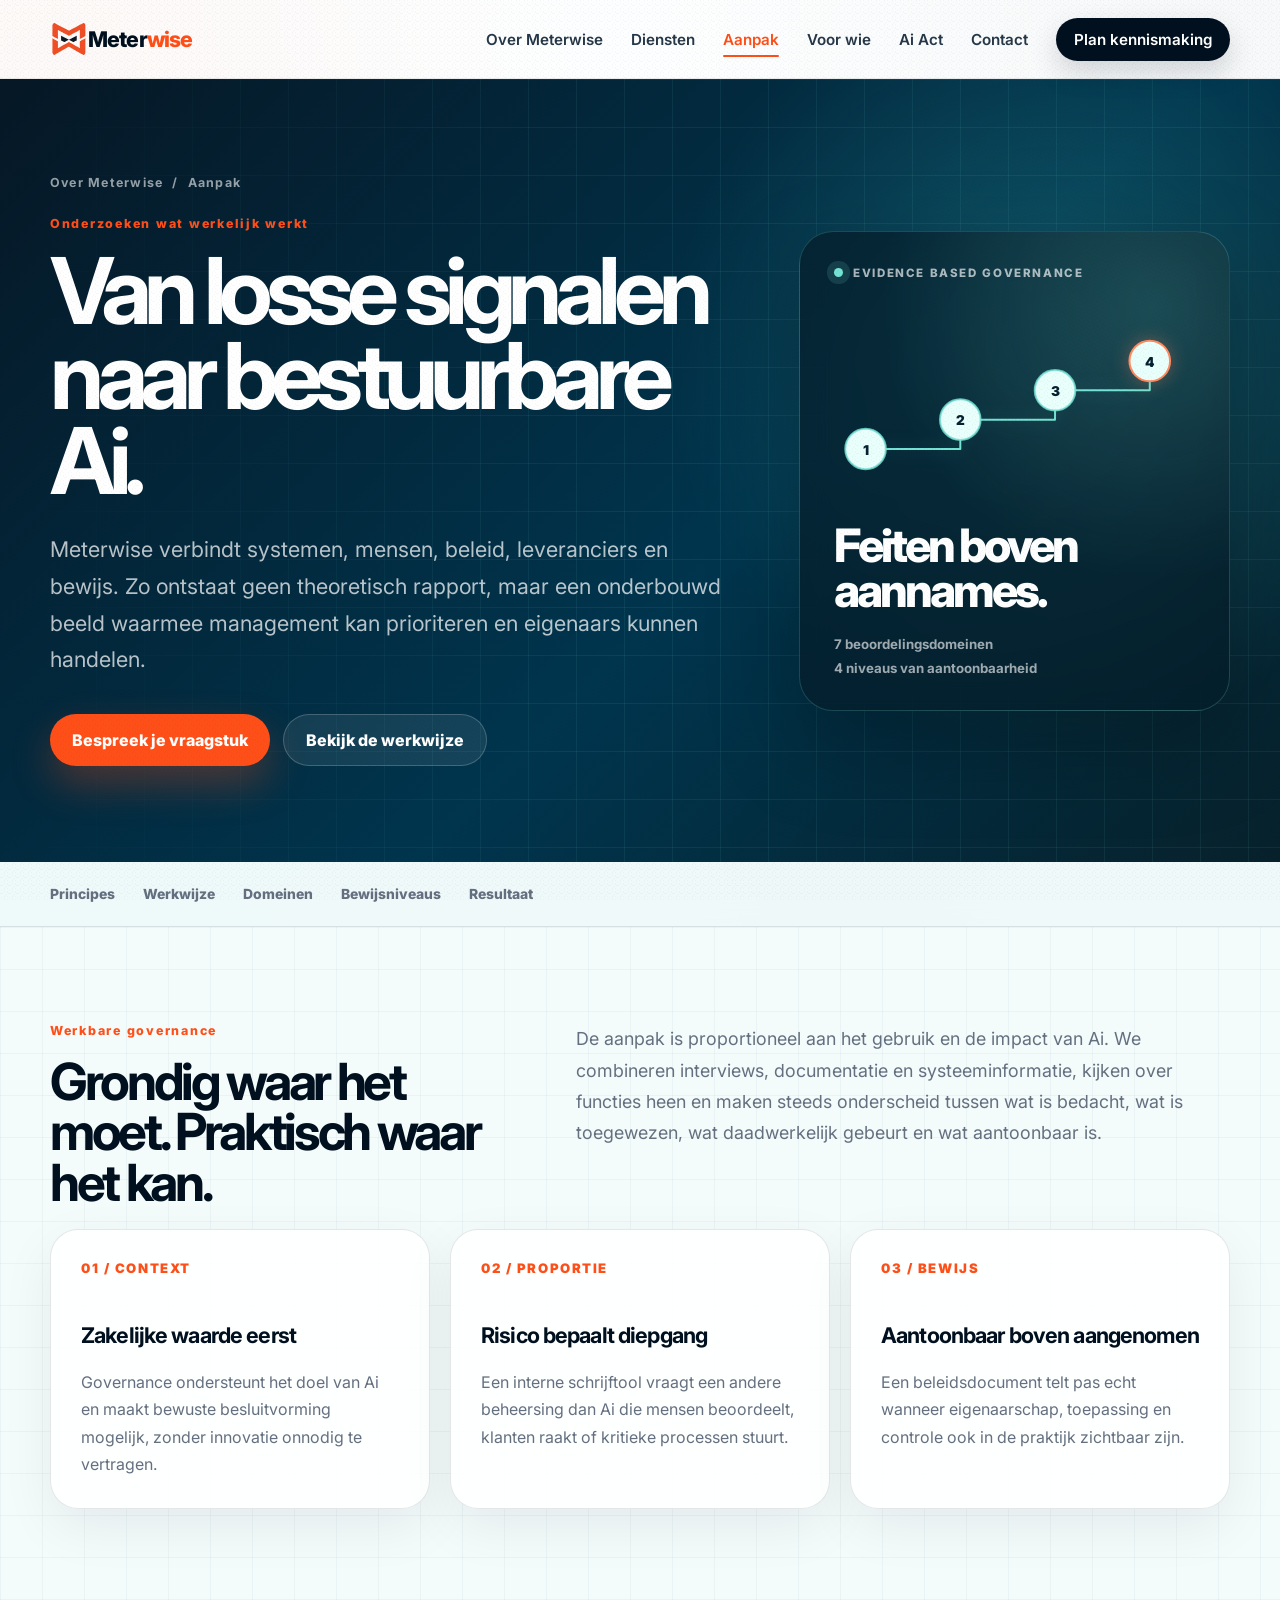
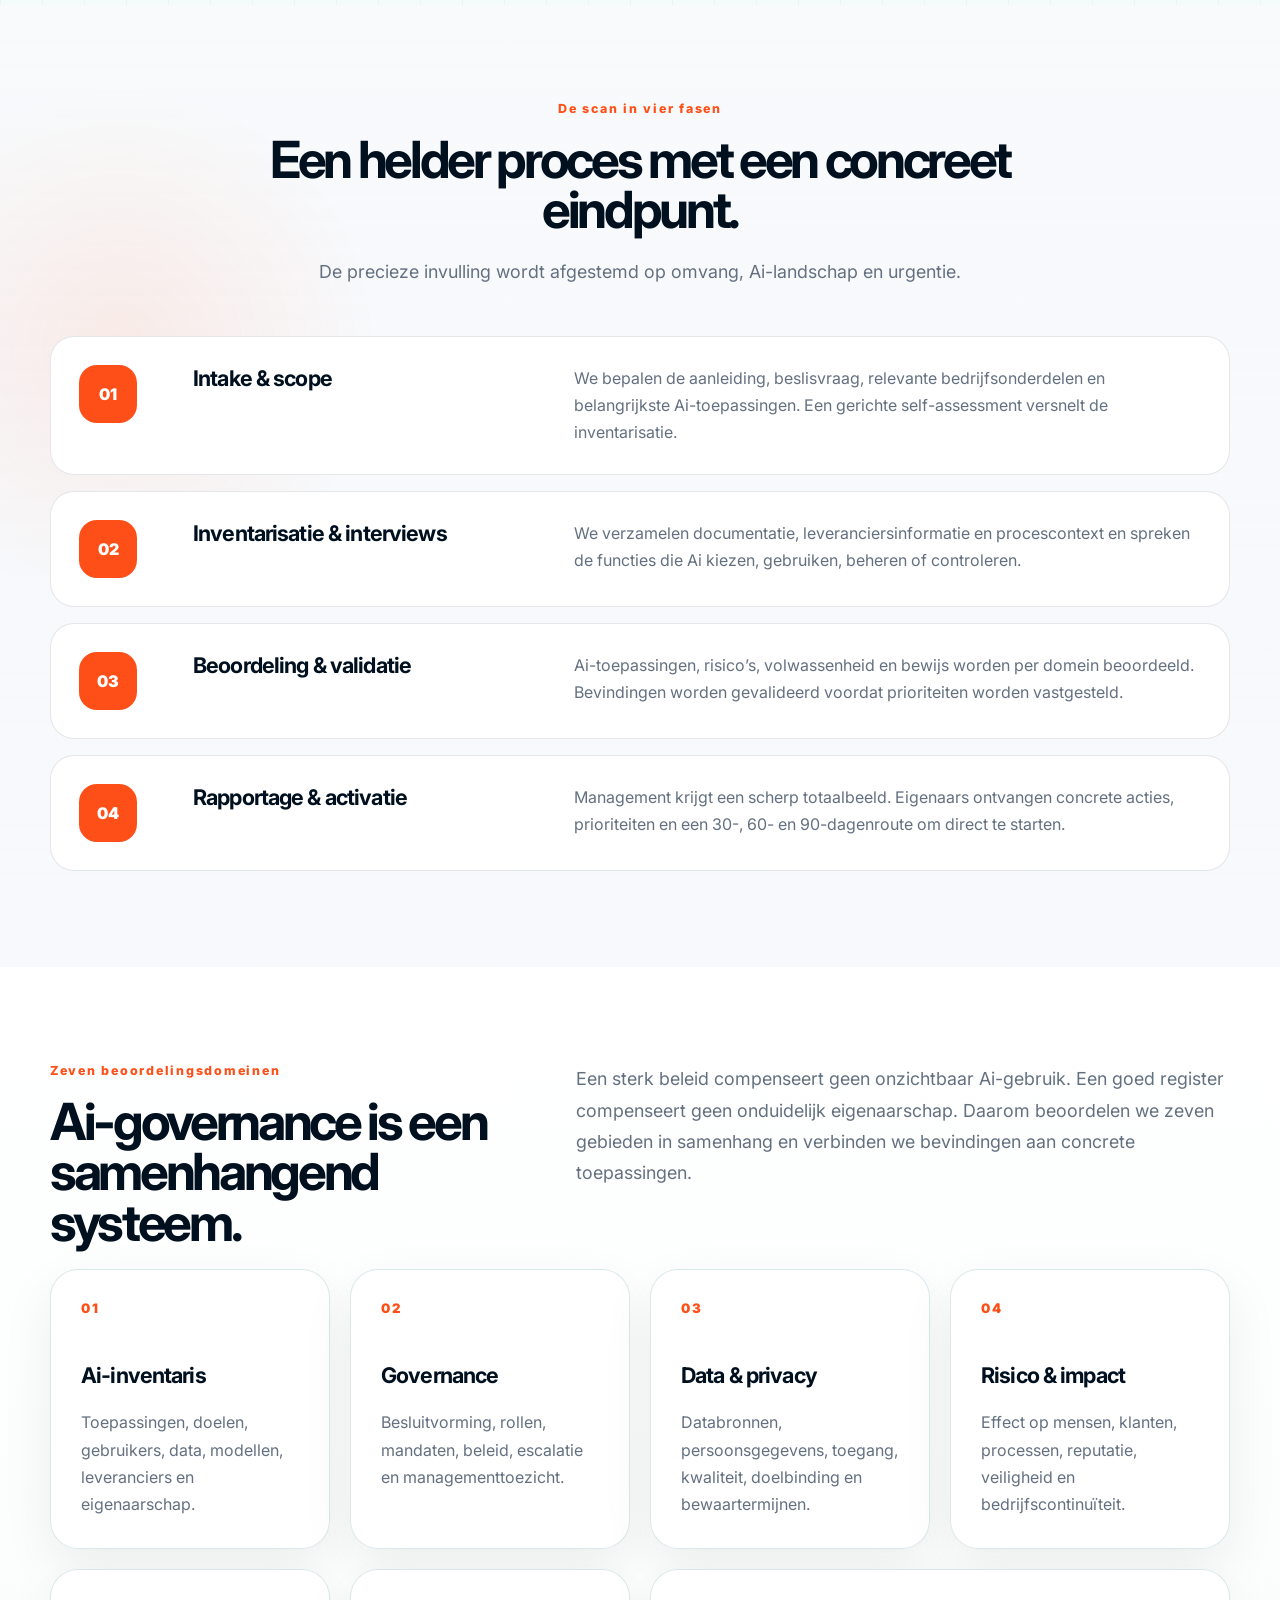
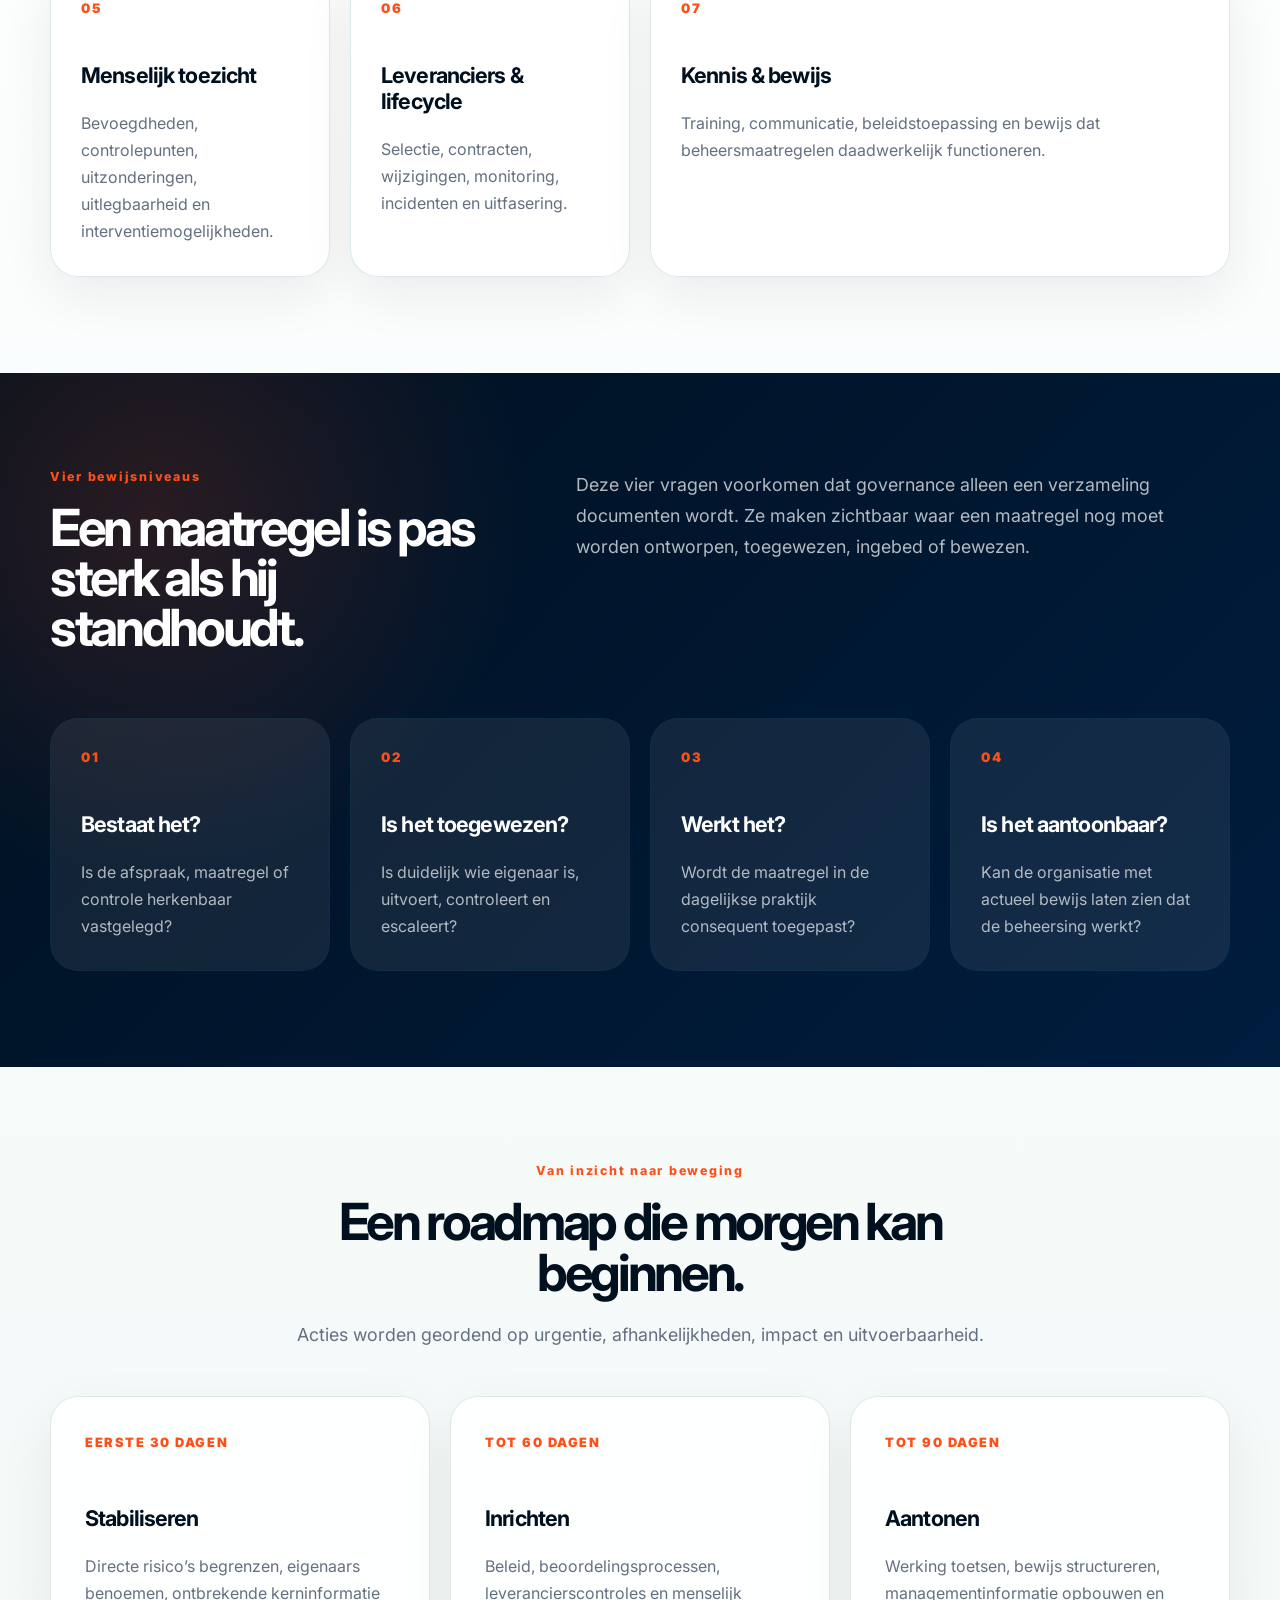
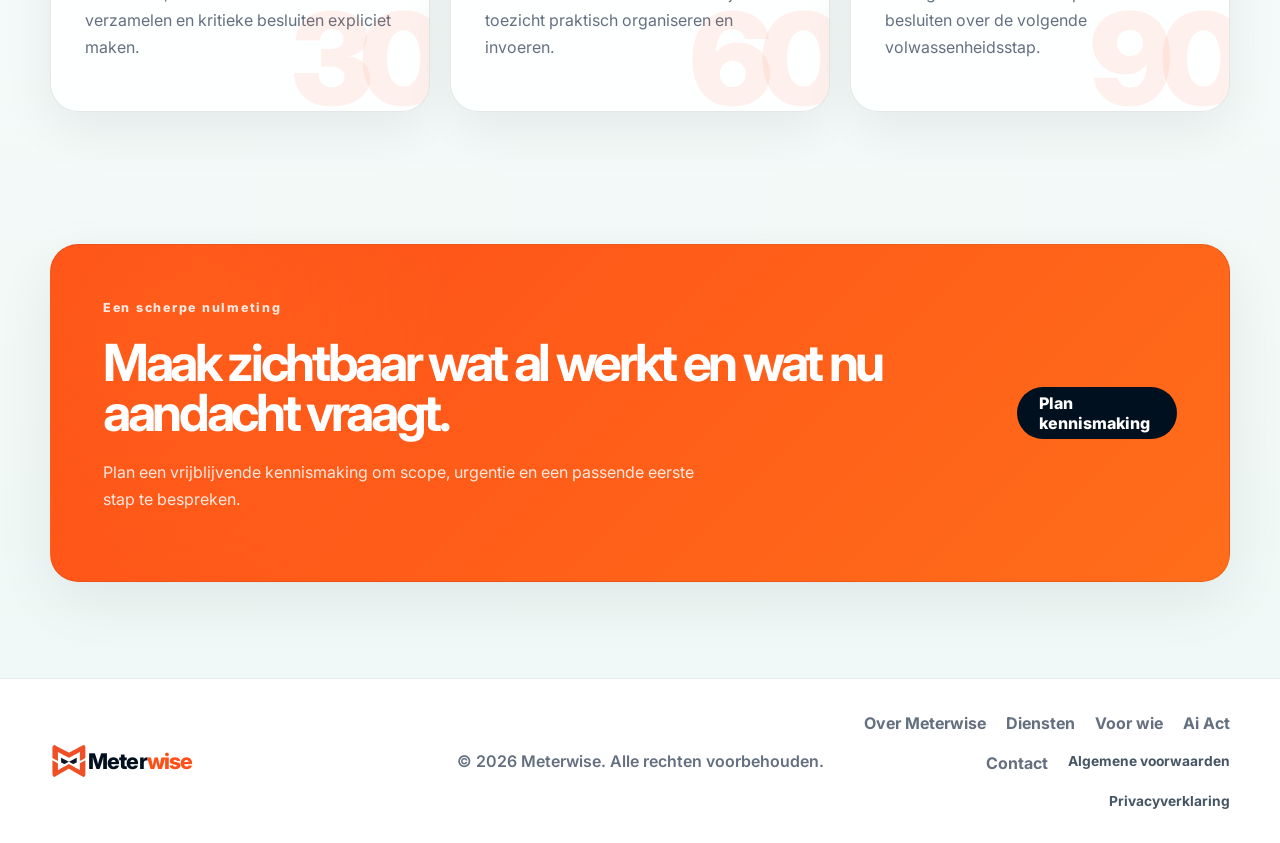
==== commit 130be5da: "Add files via upload" ====
--- a/aanpak/index.html
+++ b/aanpak/index.html
@@ -17,8 +17,8 @@
   <link rel="preconnect" href="https://fonts.googleapis.com">
   <link rel="preconnect" href="https://fonts.gstatic.com" crossorigin>
   <link href="https://fonts.googleapis.com/css2?family=Inter:wght@400;500;600;700;800&amp;display=swap" rel="stylesheet">
-  <link rel="stylesheet" href="../styles.css?v=20260806-contact">
-  <link rel="stylesheet" href="../pages.css?v=20260806-contact">
+  <link rel="stylesheet" href="../styles.css?v=20260810-cosmic">
+  <link rel="stylesheet" href="../pages.css?v=20260810-cosmic">
   <script>document.documentElement.classList.replace("no-js", "js");</script>
 </head>
 
@@ -266,6 +266,6 @@
     </div>
   </footer>
 
-  <script src="../script.js?v=20260806-contact"></script>
+  <script src="../script.js?v=20260810-cosmic"></script>
 </body>
 </html>
--- a/styles.css
+++ b/styles.css
@@ -2895,8 +2895,8 @@
   }
 }
 
-@media (max-width: 640px) {
-  .founder-identity {
+@media (max-width: 640px) {
+  .founder-identity {
     min-height: 0;
     padding: 9px;
   }
@@ -2904,5 +2904,1451 @@
   .founder-photo,
   .founder-photo img {
     min-height: 330px;
-  }
-}
+  }
+}
+
+/* 2026-08-10: flowing particle-grid landing */
+.landing-intro {
+  height: 165vh;
+  min-height: 1020px;
+  background: #020406;
+}
+
+.landing-stage {
+  --wave-energy: 0;
+  min-height: 620px;
+  background:
+    radial-gradient(circle at 73% 37%, rgba(255, 79, 24, 0.14), transparent 24rem),
+    radial-gradient(circle at 22% 18%, rgba(34, 75, 126, 0.2), transparent 32rem),
+    linear-gradient(180deg, #020406 0%, #05090e 55%, #07101a 100%);
+}
+
+.landing-stage::before {
+  content: "";
+  position: absolute;
+  inset: 0;
+  z-index: 0;
+  background-image:
+    radial-gradient(circle at 15% 24%, rgba(255, 255, 255, 0.36) 0 1px, transparent 1.5px),
+    radial-gradient(circle at 42% 12%, rgba(255, 255, 255, 0.22) 0 1px, transparent 1.5px),
+    radial-gradient(circle at 68% 18%, rgba(255, 122, 34, 0.35) 0 1px, transparent 1.5px),
+    radial-gradient(circle at 88% 31%, rgba(255, 255, 255, 0.28) 0 1px, transparent 1.5px);
+  background-size: 320px 260px, 410px 330px, 370px 290px, 460px 350px;
+  mask-image: linear-gradient(to bottom, #000, rgba(0, 0, 0, 0.55) 45%, transparent 74%);
+  opacity: 0.52;
+  transform: translate3d(0, calc(var(--landing-progress) * -18px), 0);
+}
+
+.landing-stage::after {
+  content: "";
+  position: absolute;
+  left: 0;
+  right: 0;
+  top: 36%;
+  z-index: 0;
+  height: 46%;
+  border-radius: 50%;
+  background:
+    radial-gradient(ellipse at center, rgba(255, 79, 24, 0.16), rgba(20, 73, 120, 0.08) 33%, transparent 68%);
+  filter: blur(34px);
+  transform: scaleX(1.28) translateY(calc(var(--landing-progress) * -5%));
+  pointer-events: none;
+}
+
+.landing-glow {
+  right: 8%;
+  top: 2%;
+  z-index: 0;
+  width: min(48rem, 62vw);
+  background: radial-gradient(circle, rgba(255, 92, 38, 0.14), rgba(18, 62, 105, 0.07) 38%, transparent 70%);
+  filter: blur(22px);
+  opacity: calc(0.72 + var(--landing-progress) * 0.2);
+}
+
+.landing-wave-canvas {
+  position: absolute;
+  inset: 0;
+  z-index: 1;
+  display: block;
+  width: 100%;
+  height: 100%;
+  pointer-events: none;
+  opacity: calc(0.78 + var(--landing-progress) * 0.18 - var(--landing-exit) * 0.4);
+  filter: saturate(1.08);
+}
+
+.landing-copy {
+  left: max(28px, calc((100vw - var(--container)) / 2));
+  top: 48%;
+  z-index: 4;
+  width: min(65vw, 850px);
+  transform: translate3d(0, calc(-50% - var(--landing-progress) * 48px), 0);
+}
+
+.landing-kicker {
+  display: inline-flex;
+  align-items: center;
+  gap: 11px;
+  margin-bottom: 24px;
+  color: rgba(255, 241, 230, 0.7);
+  font-size: 0.73rem;
+  letter-spacing: 0.1em;
+}
+
+.landing-kicker::before {
+  content: "";
+  width: 26px;
+  height: 1px;
+  background: linear-gradient(90deg, var(--orange), rgba(255, 79, 24, 0.2));
+  box-shadow: 0 0 12px rgba(255, 79, 24, 0.7);
+}
+
+.landing-title {
+  max-width: 850px;
+  font-size: clamp(4rem, 9.2vw, 9.7rem);
+  line-height: 0.82;
+  text-shadow: 0 12px 48px rgba(0, 0, 0, 0.38);
+}
+
+.landing-title span:last-child {
+  color: rgba(255, 255, 255, 0.035);
+  -webkit-text-stroke: 1.5px rgba(255, 255, 255, 0.82);
+  text-shadow: 0 0 34px rgba(255, 255, 255, 0.08);
+}
+
+.landing-lead {
+  margin-top: 28px;
+  color: rgba(226, 234, 242, 0.62);
+}
+
+.landing-signal {
+  position: absolute;
+  right: clamp(38px, 9vw, 156px);
+  top: 42%;
+  z-index: 3;
+  width: clamp(190px, 21vw, 310px);
+  aspect-ratio: 1;
+  transform:
+    translate3d(0, calc(-50% - var(--landing-progress) * 24px + var(--landing-exit) * 46px), 0)
+    scale(calc(0.92 + var(--landing-progress) * 0.08 - var(--landing-exit) * 0.08));
+  opacity: calc(0.82 + var(--landing-progress) * 0.18 - var(--landing-exit) * 0.55);
+  filter: drop-shadow(0 34px 56px rgba(0, 0, 0, 0.56));
+}
+
+.landing-signal::before,
+.landing-signal::after {
+  content: "";
+  position: absolute;
+  left: 50%;
+  top: 50%;
+  border-radius: 50%;
+  pointer-events: none;
+}
+
+.landing-signal::before {
+  width: 56%;
+  aspect-ratio: 1;
+  background: rgba(255, 79, 24, 0.23);
+  filter: blur(45px);
+  transform: translate(-50%, -50%) scale(calc(0.86 + var(--landing-progress) * 0.2));
+  animation: landingSignalGlow 4.8s ease-in-out infinite;
+}
+
+.landing-signal::after {
+  width: 3px;
+  height: 3px;
+  background: #fff;
+  box-shadow: 0 0 32px 12px rgba(255, 255, 255, 0.28), 0 0 70px 32px rgba(255, 79, 24, 0.14);
+  transform: translate(-50%, -50%);
+}
+
+.landing-signal-ring {
+  position: absolute;
+  border-radius: 50%;
+}
+
+.landing-signal-ring::before {
+  content: "";
+  position: absolute;
+  inset: 0;
+  border-radius: inherit;
+  background: conic-gradient(from 20deg, transparent 0 11%, rgba(255, 255, 255, 0.28) 11% 17%, transparent 17% 42%, rgba(255, 79, 24, 0.72) 42% 49%, transparent 49% 78%, rgba(95, 148, 205, 0.42) 78% 84%, transparent 84%);
+  -webkit-mask: radial-gradient(farthest-side, transparent calc(100% - 1px), #000 0);
+  mask: radial-gradient(farthest-side, transparent calc(100% - 1px), #000 0);
+}
+
+.ring-outer {
+  inset: 2%;
+  border: 1px solid rgba(255, 255, 255, 0.08);
+  animation: landingSignalSpin 19s linear infinite;
+}
+
+.ring-inner {
+  inset: 17%;
+  border: 1px solid rgba(255, 79, 24, 0.18);
+  animation: landingSignalSpin 13s linear infinite reverse;
+}
+
+.ring-inner::after {
+  content: "";
+  position: absolute;
+  left: 50%;
+  top: -4px;
+  width: 7px;
+  height: 7px;
+  border-radius: 50%;
+  background: var(--orange);
+  box-shadow: 0 0 20px rgba(255, 79, 24, 0.92);
+}
+
+.landing-signal-axis {
+  position: absolute;
+  left: 50%;
+  top: 50%;
+  background: linear-gradient(90deg, transparent, rgba(255, 255, 255, 0.11), transparent);
+  transform: translate(-50%, -50%);
+}
+
+.axis-horizontal {
+  width: 118%;
+  height: 1px;
+}
+
+.axis-vertical {
+  width: 1px;
+  height: 118%;
+  background: linear-gradient(180deg, transparent, rgba(255, 255, 255, 0.1), transparent);
+}
+
+.landing-signal-logo {
+  position: absolute;
+  left: 50%;
+  top: 50%;
+  z-index: 2;
+  width: 48%;
+  aspect-ratio: 930 / 952;
+  transform: translate(-50%, -50%);
+  animation: landingSignalFloat 5.2s ease-in-out infinite;
+}
+
+.landing-signal-logo img {
+  position: absolute;
+  inset: 0;
+  display: block;
+  width: 100%;
+  height: 100%;
+  object-fit: contain;
+}
+
+.landing-signal-body {
+  filter: drop-shadow(0 0 18px rgba(255, 79, 24, 0.34)) drop-shadow(0 18px 28px rgba(0, 0, 0, 0.5));
+}
+
+.landing-signal-eyes {
+  z-index: 2;
+  filter: brightness(0) invert(1) drop-shadow(0 0 12px rgba(255, 255, 255, 0.5));
+}
+
+.landing-signal-caption {
+  position: absolute;
+  left: 50%;
+  top: calc(100% + 15px);
+  width: max-content;
+  transform: translateX(-50%);
+  color: rgba(255, 255, 255, 0.42);
+  font-size: 0.62rem;
+  font-weight: 750;
+  letter-spacing: 0.2em;
+  text-transform: uppercase;
+}
+
+.landing-index {
+  z-index: 5;
+  color: rgba(224, 234, 244, 0.42);
+}
+
+.landing-scroll {
+  z-index: 5;
+}
+
+@keyframes landingSignalSpin {
+  to { transform: rotate(360deg); }
+}
+
+@keyframes landingSignalFloat {
+  0%, 100% { transform: translate3d(-50%, -51.5%, 0) scale(0.985); }
+  50% { transform: translate3d(-50%, -48.5%, 0) scale(1.015); }
+}
+
+@keyframes landingSignalGlow {
+  0%, 100% { opacity: 0.62; transform: translate(-50%, -50%) scale(0.88); }
+  50% { opacity: 1; transform: translate(-50%, -50%) scale(1.08); }
+}
+
+@media (max-width: 940px) {
+  .landing-copy {
+    width: calc(100% - 56px);
+  }
+
+  .landing-signal {
+    right: -3vw;
+    top: 30%;
+    width: min(31vw, 245px);
+    opacity: calc(0.68 + var(--landing-progress) * 0.16 - var(--landing-exit) * 0.42);
+  }
+}
+
+@media (max-width: 640px) {
+  .landing-intro {
+    height: 145vh;
+    min-height: 900px;
+  }
+
+  .landing-stage {
+    min-height: 560px;
+  }
+
+  .landing-copy {
+    left: 20px;
+    top: 51%;
+    width: calc(100% - 40px);
+  }
+
+  .landing-title {
+    font-size: clamp(3.65rem, 17vw, 6.3rem);
+    line-height: 0.83;
+  }
+
+  .landing-lead {
+    max-width: 86%;
+  }
+
+  .landing-signal {
+    right: 6px;
+    top: 22%;
+    width: 148px;
+  }
+
+  .landing-signal-caption,
+  .landing-signal-axis {
+    display: none;
+  }
+
+  .landing-wave-canvas {
+    opacity: calc(0.72 + var(--landing-progress) * 0.14 - var(--landing-exit) * 0.36);
+  }
+}
+
+@media (pointer: coarse) {
+  .landing-wave-canvas {
+    filter: none;
+  }
+}
+
+@media (prefers-reduced-motion: reduce) {
+  .landing-signal,
+  .landing-signal-logo,
+  .landing-signal-ring,
+  .landing-signal::before,
+  .landing-stage::before,
+  .landing-stage::after,
+  .landing-wave-canvas {
+    animation: none !important;
+    transform: none;
+  }
+
+  .landing-signal {
+    transform: translateY(-50%);
+  }
+
+  .landing-signal-logo {
+    transform: translate(-50%, -50%);
+  }
+
+  .landing-copy {
+    transform: translateY(-50%);
+  }
+}
+
+/* Interactive Governance Scan Lens */
+.hero-grid {
+  grid-template-columns: minmax(0, 0.9fr) minmax(500px, 1.1fr);
+  gap: clamp(42px, 5vw, 72px);
+}
+
+.governance-observatory {
+  position: relative;
+  min-width: 0;
+  overflow: hidden;
+  padding: 22px;
+  border: 1px solid rgba(138, 175, 211, 0.22);
+  border-radius: 38px;
+  color: var(--white);
+  background:
+    radial-gradient(circle at 72% 24%, rgba(255, 79, 24, 0.15), transparent 24rem),
+    radial-gradient(circle at 12% 80%, rgba(38, 95, 151, 0.18), transparent 23rem),
+    linear-gradient(150deg, rgba(4, 19, 33, 0.98), rgba(5, 12, 21, 0.96));
+  box-shadow:
+    inset 0 1px 0 rgba(255, 255, 255, 0.12),
+    inset 0 -38px 90px rgba(0, 0, 0, 0.2),
+    0 32px 90px rgba(0, 16, 31, 0.24);
+}
+
+.governance-observatory::before {
+  content: "";
+  position: absolute;
+  inset: 0;
+  pointer-events: none;
+  background:
+    linear-gradient(115deg, rgba(255, 255, 255, 0.08), transparent 18% 74%, rgba(255, 79, 24, 0.05)),
+    radial-gradient(circle at 50% 45%, transparent 0 30%, rgba(255, 255, 255, 0.035) 30.3% 30.7%, transparent 31%);
+}
+
+.governance-observatory::after {
+  content: "";
+  position: absolute;
+  inset: 1px;
+  border-radius: 37px;
+  box-shadow: inset 0 0 0 1px rgba(255, 255, 255, 0.035);
+  pointer-events: none;
+}
+
+.observatory-head,
+.observatory-readout,
+.observatory-hint {
+  position: relative;
+  z-index: 4;
+}
+
+.observatory-head {
+  display: flex;
+  align-items: center;
+  justify-content: space-between;
+  gap: 16px;
+  padding: 3px 4px 14px;
+}
+
+.observatory-kicker,
+.observatory-status {
+  display: inline-flex;
+  align-items: center;
+  gap: 9px;
+  font-size: 0.68rem;
+  font-weight: 850;
+  letter-spacing: 0.09em;
+  text-transform: uppercase;
+}
+
+.observatory-kicker {
+  color: rgba(255, 255, 255, 0.82);
+}
+
+.observatory-kicker i {
+  width: 8px;
+  height: 8px;
+  border-radius: 50%;
+  background: var(--orange);
+  box-shadow: 0 0 0 6px rgba(255, 79, 24, 0.12), 0 0 18px rgba(255, 79, 24, 0.7);
+}
+
+.observatory-status {
+  padding: 8px 11px;
+  border: 1px solid rgba(255, 255, 255, 0.12);
+  border-radius: 999px;
+  color: rgba(212, 229, 243, 0.56);
+  background: rgba(255, 255, 255, 0.045);
+  backdrop-filter: blur(12px);
+}
+
+.observatory-status i {
+  width: 6px;
+  height: 6px;
+  border-radius: 50%;
+  background: #79e4c3;
+  box-shadow: 0 0 12px rgba(121, 228, 195, 0.7);
+  animation: observatoryStatus 2.4s ease-in-out infinite;
+}
+
+.observatory-stage {
+  --active-angle: -52deg;
+  position: relative;
+  z-index: 2;
+  min-height: 390px;
+  overflow: hidden;
+  border: 1px solid rgba(255, 255, 255, 0.1);
+  border-radius: 29px;
+  background:
+    radial-gradient(circle at center, rgba(255, 79, 24, 0.1), transparent 29%),
+    linear-gradient(180deg, rgba(8, 27, 44, 0.76), rgba(2, 12, 22, 0.94));
+  box-shadow: inset 0 0 70px rgba(0, 0, 0, 0.38);
+}
+
+.observatory-grid {
+  position: absolute;
+  inset: -35% -20%;
+  background-image:
+    linear-gradient(rgba(124, 166, 204, 0.07) 1px, transparent 1px),
+    linear-gradient(90deg, rgba(124, 166, 204, 0.07) 1px, transparent 1px);
+  background-size: 34px 34px;
+  mask-image: radial-gradient(circle at 50% 52%, #000, transparent 69%);
+  transform: perspective(600px) rotateX(63deg) translateY(20%);
+  transform-origin: 50% 68%;
+}
+
+.observatory-beam {
+  position: absolute;
+  left: 50%;
+  top: 50%;
+  z-index: 1;
+  width: 330px;
+  height: 330px;
+  border-radius: 50%;
+  background: conic-gradient(from -7deg, transparent 0 84%, rgba(255, 79, 24, 0.22) 94%, rgba(255, 151, 101, 0.04) 99%, transparent);
+  mask-image: radial-gradient(circle, transparent 0 16%, #000 17% 74%, transparent 75%);
+  transform: translate(-50%, -50%) rotate(var(--active-angle));
+  animation: observatoryScan 7s linear infinite;
+  transition: transform 0.65s cubic-bezier(0.2, 0.75, 0.2, 1);
+}
+
+.observatory-orbit {
+  position: absolute;
+  left: 50%;
+  top: 50%;
+  z-index: 1;
+  border: 1px solid rgba(126, 169, 207, 0.15);
+  border-radius: 50%;
+  transform: translate(-50%, -50%);
+  pointer-events: none;
+}
+
+.orbit-a {
+  width: 260px;
+  height: 260px;
+  border-style: dashed;
+  animation: observatoryOrbitA 24s linear infinite;
+}
+
+.orbit-b {
+  width: 190px;
+  height: 190px;
+  border-color: rgba(255, 79, 24, 0.24);
+  animation: observatoryOrbitB 17s linear infinite reverse;
+}
+
+.orbit-c {
+  width: 126px;
+  height: 126px;
+  border-color: rgba(255, 255, 255, 0.1);
+  box-shadow: 0 0 45px rgba(255, 79, 24, 0.09);
+}
+
+.observatory-connections {
+  position: absolute;
+  inset: 0;
+  z-index: 1;
+  width: 100%;
+  height: 100%;
+  pointer-events: none;
+}
+
+.observatory-connections line {
+  stroke: rgba(133, 174, 211, 0.18);
+  stroke-width: 0.8;
+  stroke-dasharray: 2 4;
+  vector-effect: non-scaling-stroke;
+}
+
+.observatory-core {
+  position: absolute;
+  left: 50%;
+  top: 50%;
+  z-index: 2;
+  width: 142px;
+  height: 142px;
+  display: grid;
+  place-items: center;
+  align-content: center;
+  padding: 16px;
+  border: 1px solid rgba(255, 157, 111, 0.3);
+  border-radius: 50%;
+  background:
+    radial-gradient(circle at 31% 18%, rgba(255, 255, 255, 0.22), transparent 28%),
+    linear-gradient(145deg, rgba(255, 96, 37, 0.2), rgba(7, 30, 48, 0.78));
+  box-shadow:
+    inset 0 1px 0 rgba(255, 255, 255, 0.18),
+    inset 0 -22px 42px rgba(0, 0, 0, 0.26),
+    0 0 45px rgba(255, 79, 24, 0.17),
+    0 24px 50px rgba(0, 0, 0, 0.34);
+  backdrop-filter: blur(18px) saturate(140%);
+  transform: translate(-50%, -50%);
+}
+
+.observatory-core-pulse {
+  position: absolute;
+  inset: -13px;
+  border: 1px solid rgba(255, 79, 24, 0.22);
+  border-radius: 50%;
+  animation: observatoryPulse 3.8s ease-out infinite;
+}
+
+.observatory-core img {
+  width: 51px;
+  height: 51px;
+  margin-bottom: 5px;
+  filter: drop-shadow(0 8px 16px rgba(0, 0, 0, 0.28));
+}
+
+.observatory-core small,
+.observatory-core strong {
+  display: block;
+  position: relative;
+  z-index: 1;
+  text-align: center;
+}
+
+.observatory-core small {
+  margin-bottom: 2px;
+  color: rgba(214, 230, 242, 0.48);
+  font-size: 0.54rem;
+  font-weight: 800;
+  letter-spacing: 0.11em;
+  text-transform: uppercase;
+}
+
+.observatory-core strong {
+  max-width: 112px;
+  color: var(--white);
+  font-size: 0.71rem;
+  line-height: 1.2;
+}
+
+.observatory-lens {
+  position: absolute;
+  z-index: 3;
+  width: 92px;
+  min-height: 62px;
+  display: grid;
+  place-items: center;
+  align-content: center;
+  gap: 2px;
+  padding: 7px 9px;
+  border: 1px solid rgba(255, 255, 255, 0.15);
+  border-radius: 999px;
+  color: rgba(230, 239, 247, 0.72);
+  background:
+    radial-gradient(circle at 28% 0%, rgba(255, 255, 255, 0.18), transparent 38%),
+    linear-gradient(145deg, rgba(19, 43, 62, 0.76), rgba(4, 20, 34, 0.64));
+  box-shadow:
+    inset 0 1px 0 rgba(255, 255, 255, 0.16),
+    inset 0 -10px 22px rgba(0, 0, 0, 0.18),
+    0 13px 28px rgba(0, 0, 0, 0.25);
+  backdrop-filter: blur(15px) saturate(140%);
+  cursor: pointer;
+  transition: transform 0.25s ease, border-color 0.25s ease, color 0.25s ease, background 0.25s ease, box-shadow 0.25s ease;
+}
+
+.observatory-lens span,
+.observatory-lens strong {
+  display: block;
+  pointer-events: none;
+}
+
+.observatory-lens span {
+  color: var(--orange-2);
+  font-size: 0.55rem;
+  font-weight: 900;
+  letter-spacing: 0.08em;
+}
+
+.observatory-lens strong {
+  max-width: 82px;
+  overflow-wrap: anywhere;
+  font-size: 0.62rem;
+  line-height: 1.12;
+}
+
+.observatory-lens.is-active {
+  border-color: rgba(255, 136, 78, 0.66);
+  color: var(--white);
+  background:
+    radial-gradient(circle at 28% 0%, rgba(255, 255, 255, 0.34), transparent 38%),
+    linear-gradient(145deg, rgba(255, 95, 37, 0.72), rgba(117, 35, 16, 0.5));
+  box-shadow:
+    inset 0 1px 0 rgba(255, 255, 255, 0.34),
+    inset 0 -12px 24px rgba(120, 21, 0, 0.2),
+    0 0 0 5px rgba(255, 79, 24, 0.08),
+    0 15px 34px rgba(255, 79, 24, 0.22);
+  transform: translateY(-3px) scale(1.035);
+}
+
+.lens-use { left: 4%; top: 14%; }
+.lens-data { left: 50%; top: 3%; transform: translateX(-50%); }
+.lens-risk { right: 4%; top: 14%; }
+.lens-owner { right: 7%; bottom: 8%; }
+.lens-proof { left: 7%; bottom: 8%; }
+
+.lens-data.is-active {
+  transform: translateX(-50%) translateY(-3px) scale(1.035);
+}
+
+@media (hover: hover) and (pointer: fine) {
+  .observatory-lens:hover:not(.is-active) {
+    border-color: rgba(255, 255, 255, 0.3);
+    color: var(--white);
+    transform: translateY(-2px);
+  }
+
+  .observatory-lens.lens-data:hover:not(.is-active) {
+    transform: translateX(-50%) translateY(-2px);
+  }
+}
+
+.observatory-readout {
+  display: grid;
+  grid-template-columns: 72px minmax(0, 1.25fr) minmax(150px, 0.8fr);
+  gap: 15px;
+  align-items: stretch;
+  margin-top: 14px;
+  padding: 16px;
+  border: 1px solid rgba(255, 255, 255, 0.1);
+  border-radius: 24px;
+  background:
+    radial-gradient(circle at 12% 0%, rgba(255, 255, 255, 0.09), transparent 37%),
+    rgba(255, 255, 255, 0.045);
+  backdrop-filter: blur(16px);
+}
+
+.readout-index,
+.readout-copy,
+.readout-result {
+  min-width: 0;
+}
+
+.readout-index {
+  display: grid;
+  align-content: center;
+  padding-right: 13px;
+  border-right: 1px solid rgba(255, 255, 255, 0.09);
+}
+
+.readout-index span,
+.readout-index small,
+.readout-copy strong,
+.readout-result small,
+.readout-result strong {
+  display: block;
+}
+
+.readout-index span {
+  color: var(--orange-2);
+  font-size: 1.75rem;
+  font-weight: 800;
+  letter-spacing: -0.06em;
+}
+
+.readout-index small,
+.readout-result small {
+  color: rgba(210, 226, 239, 0.42);
+  font-size: 0.53rem;
+  font-weight: 800;
+  letter-spacing: 0.08em;
+  line-height: 1.3;
+  text-transform: uppercase;
+}
+
+.readout-copy strong {
+  margin-bottom: 5px;
+  color: var(--white);
+  font-size: 0.88rem;
+}
+
+.readout-copy p {
+  margin: 0;
+  color: rgba(213, 228, 240, 0.58);
+  font-size: 0.69rem;
+  line-height: 1.5;
+}
+
+.readout-result {
+  display: grid;
+  align-content: center;
+  padding: 12px 13px;
+  border: 1px solid rgba(255, 124, 62, 0.18);
+  border-radius: 15px;
+  background: rgba(255, 79, 24, 0.075);
+}
+
+.readout-result strong {
+  margin-top: 5px;
+  color: rgba(255, 255, 255, 0.82);
+  font-size: 0.68rem;
+  line-height: 1.4;
+}
+
+.governance-observatory.is-changing .observatory-core strong,
+.governance-observatory.is-changing .readout-copy,
+.governance-observatory.is-changing .readout-result strong {
+  animation: observatoryReadout 0.42s ease both;
+}
+
+.observatory-hint {
+  display: flex;
+  align-items: center;
+  gap: 8px;
+  margin: 12px 4px 1px;
+  color: rgba(210, 226, 239, 0.44);
+  font-size: 0.64rem;
+  line-height: 1.4;
+}
+
+.observatory-hint span {
+  color: var(--orange-2);
+}
+
+@keyframes observatoryStatus {
+  0%, 100% { opacity: 0.52; transform: scale(0.84); }
+  50% { opacity: 1; transform: scale(1.08); }
+}
+
+@keyframes observatoryOrbitA {
+  from { transform: translate(-50%, -50%) rotate(0deg); }
+  to { transform: translate(-50%, -50%) rotate(360deg); }
+}
+
+@keyframes observatoryOrbitB {
+  from { transform: translate(-50%, -50%) rotateX(62deg) rotateZ(0deg); }
+  to { transform: translate(-50%, -50%) rotateX(62deg) rotateZ(360deg); }
+}
+
+@keyframes observatoryScan {
+  from { transform: translate(-50%, -50%) rotate(var(--active-angle)); }
+  to { transform: translate(-50%, -50%) rotate(calc(var(--active-angle) + 360deg)); }
+}
+
+@keyframes observatoryPulse {
+  0% { opacity: 0.7; transform: scale(0.86); }
+  72%, 100% { opacity: 0; transform: scale(1.22); }
+}
+
+@keyframes observatoryReadout {
+  from { opacity: 0.2; transform: translateY(5px); filter: blur(3px); }
+  to { opacity: 1; transform: translateY(0); filter: blur(0); }
+}
+
+@media (max-width: 1080px) and (min-width: 941px) {
+  .hero-grid {
+    grid-template-columns: minmax(0, 0.82fr) minmax(500px, 1.18fr);
+    gap: 34px;
+  }
+}
+
+@media (max-width: 940px) {
+  .hero-grid {
+    grid-template-columns: 1fr;
+  }
+
+  .governance-observatory {
+    width: min(100%, 690px);
+    justify-self: center;
+  }
+}
+
+@media (max-width: 640px) {
+  .governance-observatory {
+    padding: 15px;
+    border-radius: 29px;
+  }
+
+  .governance-observatory::after {
+    border-radius: 28px;
+  }
+
+  .observatory-head {
+    align-items: flex-start;
+  }
+
+  .observatory-status {
+    padding: 7px 9px;
+    font-size: 0.58rem;
+  }
+
+  .observatory-stage {
+    min-height: 410px;
+    border-radius: 22px;
+  }
+
+  .observatory-beam {
+    width: 280px;
+    height: 280px;
+  }
+
+  .orbit-a { width: 225px; height: 225px; }
+  .orbit-b { width: 164px; height: 164px; }
+  .orbit-c { width: 112px; height: 112px; }
+
+  .observatory-core {
+    width: 126px;
+    height: 126px;
+  }
+
+  .observatory-lens {
+    width: 78px;
+    min-height: 57px;
+    padding: 6px 7px;
+  }
+
+  .observatory-lens strong {
+    max-width: 68px;
+    font-size: 0.57rem;
+  }
+
+  .lens-use { left: 2%; top: 15%; }
+  .lens-risk { right: 2%; top: 15%; }
+  .lens-owner { right: 3%; bottom: 8%; }
+  .lens-proof { left: 3%; bottom: 8%; }
+
+  .observatory-readout {
+    grid-template-columns: 58px minmax(0, 1fr);
+    gap: 12px;
+    padding: 14px;
+    border-radius: 19px;
+  }
+
+  .readout-result {
+    grid-column: 1 / -1;
+  }
+}
+
+@media (prefers-reduced-motion: reduce) {
+  .observatory-status i,
+  .observatory-beam,
+  .observatory-orbit,
+  .observatory-core-pulse,
+  .governance-observatory.is-changing .observatory-core strong,
+  .governance-observatory.is-changing .readout-copy,
+  .governance-observatory.is-changing .readout-result strong {
+    animation: none !important;
+  }
+}
+
+/* 2026-08-10: cosmic alignment hero */
+.hero-grid {
+  grid-template-columns: minmax(0, 0.88fr) minmax(520px, 1.12fr);
+  gap: clamp(38px, 4.5vw, 70px);
+}
+
+.cosmic-assembly {
+  --cosmic-progress: 0;
+  position: relative;
+  min-width: 0;
+  min-height: 680px;
+  isolation: isolate;
+}
+
+.cosmic-scene {
+  position: relative;
+  min-height: inherit;
+  overflow: hidden;
+  border: 1px solid rgba(24, 52, 75, 0.18);
+  border-radius: 42px;
+  color: var(--white);
+  background:
+    radial-gradient(circle at 72% 32%, rgba(31, 75, 112, 0.32), transparent 26rem),
+    radial-gradient(circle at 18% 16%, rgba(255, 79, 24, 0.11), transparent 19rem),
+    linear-gradient(152deg, #020a12 0%, #061522 53%, #0a1e2c 100%);
+  box-shadow:
+    inset 0 1px 0 rgba(255, 255, 255, 0.1),
+    inset 0 -70px 130px rgba(0, 0, 0, 0.28),
+    0 38px 95px rgba(0, 16, 31, 0.24);
+}
+
+.cosmic-scene::before {
+  content: "";
+  position: absolute;
+  inset: 0;
+  z-index: 8;
+  border-radius: inherit;
+  box-shadow: inset 0 0 0 1px rgba(255, 255, 255, 0.035);
+  pointer-events: none;
+}
+
+.cosmic-space,
+.cosmic-stars,
+.cosmic-orbit,
+.cosmic-horizon {
+  position: absolute;
+  pointer-events: none;
+}
+
+.cosmic-space {
+  inset: 0;
+  overflow: hidden;
+}
+
+.cosmic-stars {
+  inset: -12%;
+  opacity: calc(0.4 + var(--cosmic-progress) * 0.25);
+  transition: opacity 0.2s linear;
+}
+
+.stars-near {
+  background-image:
+    radial-gradient(circle, rgba(255, 255, 255, 0.78) 0 1px, transparent 1.5px),
+    radial-gradient(circle, rgba(255, 132, 72, 0.7) 0 1px, transparent 1.6px);
+  background-position: 0 0, 19px 31px;
+  background-size: 73px 73px, 113px 113px;
+  transform: translateY(calc(var(--cosmic-progress) * 20px));
+}
+
+.stars-far {
+  opacity: 0.27;
+  background-image: radial-gradient(circle, rgba(182, 214, 239, 0.85) 0 0.7px, transparent 1.2px);
+  background-size: 39px 39px;
+  transform: translateY(calc(var(--cosmic-progress) * 9px));
+}
+
+.cosmic-orbit {
+  left: 62%;
+  top: 49%;
+  border: 1px solid rgba(171, 205, 230, 0.13);
+  border-radius: 50%;
+  transform: translate(-50%, -50%) rotate(-18deg) scale(calc(0.82 + var(--cosmic-progress) * 0.18));
+  transition: opacity 0.2s linear;
+}
+
+.cosmic-orbit::after {
+  content: "";
+  position: absolute;
+  width: 6px;
+  height: 6px;
+  border-radius: 50%;
+  background: var(--orange);
+  box-shadow: 0 0 18px rgba(255, 79, 24, 0.75);
+}
+
+.orbit-one {
+  width: 630px;
+  height: 250px;
+  opacity: calc(0.22 + var(--cosmic-progress) * 0.34);
+}
+
+.orbit-one::after {
+  left: 15%;
+  top: 12%;
+}
+
+.orbit-two {
+  width: 430px;
+  height: 165px;
+  opacity: calc(0.16 + var(--cosmic-progress) * 0.25);
+  transform: translate(-50%, -50%) rotate(26deg) scale(calc(0.84 + var(--cosmic-progress) * 0.16));
+}
+
+.orbit-two::after {
+  right: 11%;
+  bottom: 18%;
+}
+
+.cosmic-horizon {
+  left: -15%;
+  right: -15%;
+  bottom: -29%;
+  height: 55%;
+  border-radius: 50% 50% 0 0;
+  background:
+    linear-gradient(rgba(255, 255, 255, 0.075) 1px, transparent 1px),
+    linear-gradient(90deg, rgba(255, 255, 255, 0.06) 1px, transparent 1px),
+    radial-gradient(circle at 50% 0%, #ff7d45 0%, #ff4f18 43%, #8e2108 100%);
+  background-size: 42px 42px, 42px 42px, auto;
+  box-shadow:
+    0 -1px 0 rgba(255, 194, 163, 0.9),
+    0 -20px 75px rgba(255, 79, 24, 0.32),
+    inset 0 22px 55px rgba(255, 189, 151, 0.16);
+  transform: translateY(calc((1 - var(--cosmic-progress)) * 38px));
+}
+
+.cosmic-meta,
+.cosmic-message,
+.cosmic-progress {
+  position: absolute;
+  z-index: 6;
+}
+
+.cosmic-meta {
+  left: 34px;
+  right: 34px;
+  top: 28px;
+  display: flex;
+  justify-content: space-between;
+  gap: 18px;
+  color: rgba(220, 234, 245, 0.52);
+  font-size: 0.61rem;
+  font-weight: 800;
+  letter-spacing: 0.13em;
+  text-transform: uppercase;
+}
+
+.cosmic-meta span:last-child {
+  display: inline-flex;
+  align-items: center;
+  gap: 8px;
+  color: rgba(255, 255, 255, 0.78);
+}
+
+.cosmic-meta span:last-child::before {
+  content: "";
+  width: 6px;
+  height: 6px;
+  border-radius: 50%;
+  background: var(--orange);
+  box-shadow: 0 0 13px rgba(255, 79, 24, 0.8);
+}
+
+.cosmic-message {
+  left: 34px;
+  top: 96px;
+  width: min(70%, 410px);
+}
+
+.cosmic-message > span {
+  display: block;
+  margin-bottom: 13px;
+  color: var(--orange-2);
+  font-size: 0.66rem;
+  font-weight: 850;
+  letter-spacing: 0.12em;
+  text-transform: uppercase;
+}
+
+.cosmic-message p {
+  margin: 0;
+  color: rgba(255, 255, 255, 0.44);
+  font-size: clamp(1.65rem, 3.1vw, 2.65rem);
+  font-weight: 650;
+  letter-spacing: -0.055em;
+  line-height: 0.98;
+}
+
+.cosmic-message strong {
+  color: var(--white);
+  font-weight: 800;
+}
+
+.cosmic-target {
+  position: absolute;
+  left: 17%;
+  top: 72%;
+  z-index: 5;
+  width: 92px;
+  height: 92px;
+  display: grid;
+  place-items: center;
+  border: 1px solid rgba(255, 179, 139, 0.42);
+  border-radius: 50%;
+  background: rgba(6, 21, 34, 0.7);
+  box-shadow: 0 0 0 13px rgba(255, 79, 24, 0.06), 0 20px 45px rgba(0, 0, 0, 0.34);
+  opacity: calc((var(--cosmic-progress) - 0.55) * 2.22);
+  transform: translate(-50%, -50%) scale(calc(0.72 + var(--cosmic-progress) * 0.28));
+}
+
+.cosmic-target span {
+  position: absolute;
+  inset: -13px;
+  border: 1px dashed rgba(255, 135, 76, 0.32);
+  border-radius: 50%;
+}
+
+.cosmic-target img {
+  width: 52px;
+  height: 52px;
+  filter: drop-shadow(0 8px 18px rgba(0, 0, 0, 0.42));
+}
+
+.cosmic-rock {
+  position: absolute;
+  z-index: 4;
+  display: block;
+  transform-origin: 50% 58%;
+  will-change: transform;
+}
+
+.cosmic-rock img {
+  display: block;
+  width: 100%;
+  height: auto;
+  filter:
+    drop-shadow(0 5px 5px rgba(0, 0, 0, 0.3))
+    drop-shadow(0 24px 32px rgba(0, 0, 0, 0.42));
+  user-select: none;
+}
+
+.cosmic-rock picture {
+  display: block;
+}
+
+.rock-a {
+  left: 43%;
+  top: 43%;
+  z-index: 4;
+  width: 43%;
+}
+
+.rock-b {
+  left: 52%;
+  top: 29%;
+  z-index: 3;
+  width: 44%;
+}
+
+.rock-c {
+  left: 68%;
+  top: 54%;
+  z-index: 5;
+  width: 29%;
+}
+
+.rock-d {
+  left: 31%;
+  top: 59%;
+  z-index: 4;
+  width: 25%;
+}
+
+.rock-e {
+  left: 79%;
+  top: 20%;
+  z-index: 5;
+  width: 15%;
+}
+
+.rock-f {
+  left: 27%;
+  top: 72%;
+  z-index: 5;
+  width: 13%;
+}
+
+.rock-g {
+  left: 86%;
+  top: 72%;
+  z-index: 5;
+  width: 10%;
+}
+
+.cosmic-progress {
+  left: 34px;
+  right: 34px;
+  bottom: 23px;
+  display: grid;
+  grid-template-columns: auto 1fr auto;
+  gap: 12px;
+  align-items: center;
+  color: rgba(255, 255, 255, 0.52);
+  font-size: 0.57rem;
+  font-weight: 800;
+  letter-spacing: 0.1em;
+  text-transform: uppercase;
+}
+
+.cosmic-progress i {
+  height: 1px;
+  overflow: hidden;
+  background: rgba(255, 255, 255, 0.2);
+}
+
+.cosmic-progress b {
+  display: block;
+  width: 100%;
+  height: 100%;
+  background: linear-gradient(90deg, rgba(255, 255, 255, 0.7), var(--orange));
+  box-shadow: 0 0 12px rgba(255, 79, 24, 0.8);
+  transform: scaleX(var(--cosmic-progress));
+  transform-origin: 0 50%;
+}
+
+.cosmic-assembly.is-aligned .cosmic-target span {
+  animation: cosmicTarget 8s linear infinite;
+}
+
+@keyframes cosmicTarget {
+  to { transform: rotate(360deg); }
+}
+
+@media (max-width: 1080px) and (min-width: 941px) {
+  .hero-grid {
+    grid-template-columns: minmax(0, 0.8fr) minmax(500px, 1.2fr);
+    gap: 30px;
+  }
+
+  .cosmic-assembly {
+    min-height: 640px;
+  }
+}
+
+@media (max-width: 940px) {
+  .hero-grid {
+    grid-template-columns: 1fr;
+  }
+
+  .cosmic-assembly {
+    width: min(100%, 720px);
+    min-height: 650px;
+    justify-self: center;
+  }
+}
+
+@media (max-width: 640px) {
+  .cosmic-assembly {
+    min-height: 565px;
+  }
+
+  .cosmic-scene {
+    border-radius: 30px;
+  }
+
+  .cosmic-meta {
+    left: 22px;
+    right: 22px;
+    top: 22px;
+    font-size: 0.53rem;
+  }
+
+  .cosmic-message {
+    left: 22px;
+    top: 78px;
+    width: 78%;
+  }
+
+  .cosmic-message p {
+    font-size: clamp(1.65rem, 8vw, 2.25rem);
+  }
+
+  .cosmic-target {
+    left: 18%;
+    top: 76%;
+    width: 74px;
+    height: 74px;
+  }
+
+  .cosmic-target img {
+    width: 43px;
+    height: 43px;
+  }
+
+  .rock-a { left: 42%; top: 47%; width: 49%; }
+  .rock-b { left: 56%; top: 35%; width: 46%; }
+  .rock-c { left: 68%; top: 59%; width: 31%; }
+  .rock-d { left: 29%; top: 63%; width: 28%; }
+  .rock-e { left: 80%; top: 27%; width: 17%; }
+  .rock-f { left: 25%; top: 76%; width: 14%; }
+  .rock-g { left: 84%; top: 77%; width: 12%; }
+
+  .cosmic-progress {
+    left: 22px;
+    right: 22px;
+    bottom: 18px;
+    font-size: 0.5rem;
+  }
+}
+
+@media (prefers-reduced-motion: reduce) {
+  .cosmic-assembly {
+    --cosmic-progress: 1;
+  }
+
+  .cosmic-rock {
+    will-change: auto;
+  }
+
+  .cosmic-target span {
+    animation: none !important;
+  }
+}
+
+/* 2026-08-10: layered cosmic slogan */
+.cosmic-slogan {
+  position: absolute;
+  left: 34px;
+  right: 24px;
+  top: 64px;
+  z-index: 3;
+  pointer-events: none;
+}
+
+.cosmic-slogan small {
+  display: block;
+  margin-bottom: 17px;
+  color: var(--orange-2);
+  font-size: 0.66rem;
+  font-weight: 850;
+  letter-spacing: 0.13em;
+  text-transform: uppercase;
+}
+
+.cosmic-slogan-main,
+.cosmic-slogan span,
+.cosmic-slogan strong {
+  display: block;
+}
+
+.cosmic-slogan-main {
+  margin: 0;
+  font-size: clamp(2.5rem, 4.7vw, 4.45rem);
+  font-weight: 800;
+  letter-spacing: -0.075em;
+  line-height: 0.86;
+}
+
+.cosmic-slogan span {
+  color: rgba(255, 255, 255, 0.34);
+  text-shadow: 0 2px 18px rgba(0, 0, 0, 0.32);
+}
+
+.cosmic-slogan strong {
+  width: 94%;
+  margin-top: 8px;
+  color: rgba(255, 255, 255, 0.94);
+  text-shadow: 0 5px 26px rgba(0, 0, 0, 0.4);
+}
+
+.cosmic-caption {
+  max-width: 390px;
+  margin: 28px 0 0;
+  color: rgba(217, 231, 242, 0.58);
+  font-size: clamp(0.95rem, 1.45vw, 1.12rem);
+  font-weight: 560;
+  letter-spacing: -0.018em;
+  line-height: 1.48;
+  text-wrap: balance;
+  text-shadow: 0 3px 18px rgba(0, 0, 0, 0.42);
+}
+
+@media (max-width: 640px) {
+  .cosmic-slogan {
+    left: 22px;
+    right: 16px;
+    top: 52px;
+  }
+
+  .cosmic-slogan small {
+    margin-bottom: 13px;
+    font-size: 0.56rem;
+  }
+
+  .cosmic-slogan-main {
+    font-size: clamp(2rem, 10.3vw, 2.72rem);
+    line-height: 0.88;
+  }
+
+  .cosmic-slogan strong {
+    width: 100%;
+    margin-top: 7px;
+  }
+
+  .cosmic-caption {
+    max-width: 72%;
+    margin-top: 20px;
+    font-size: 0.84rem;
+    line-height: 1.42;
+  }
+}
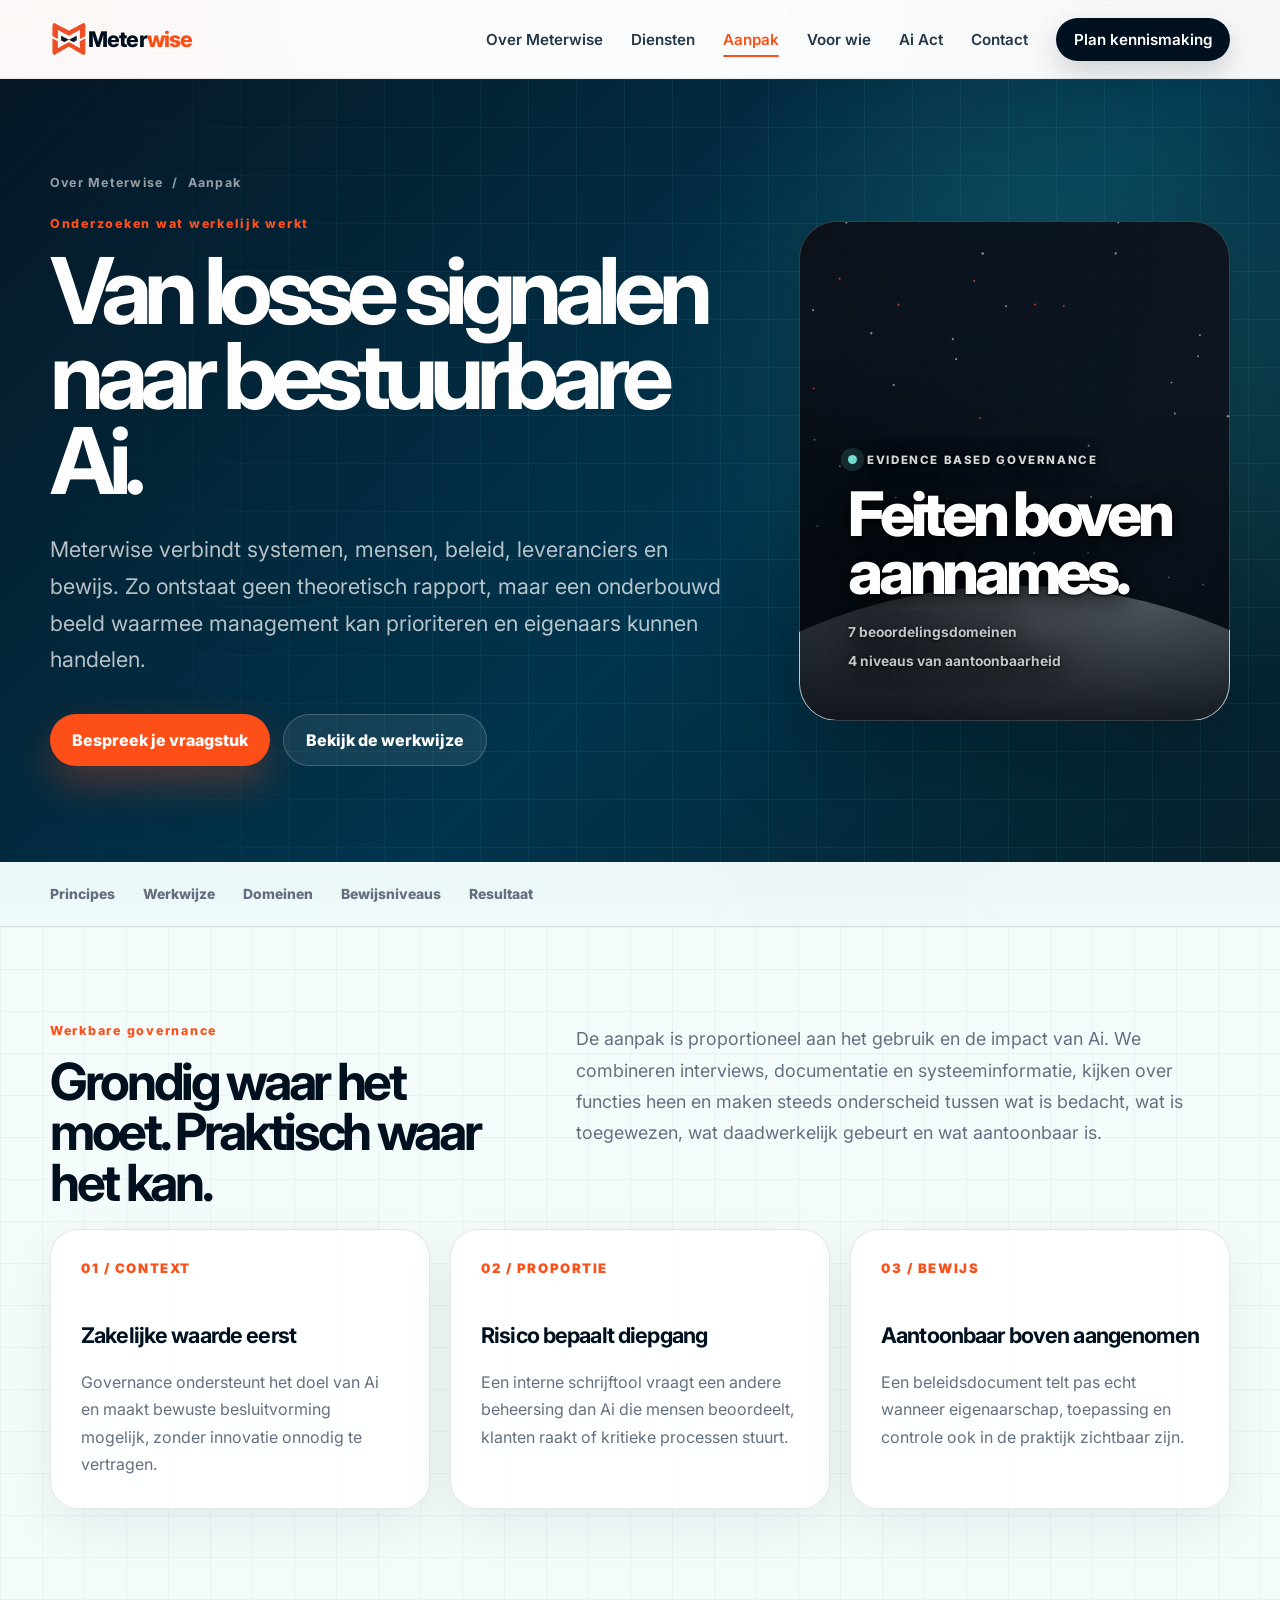
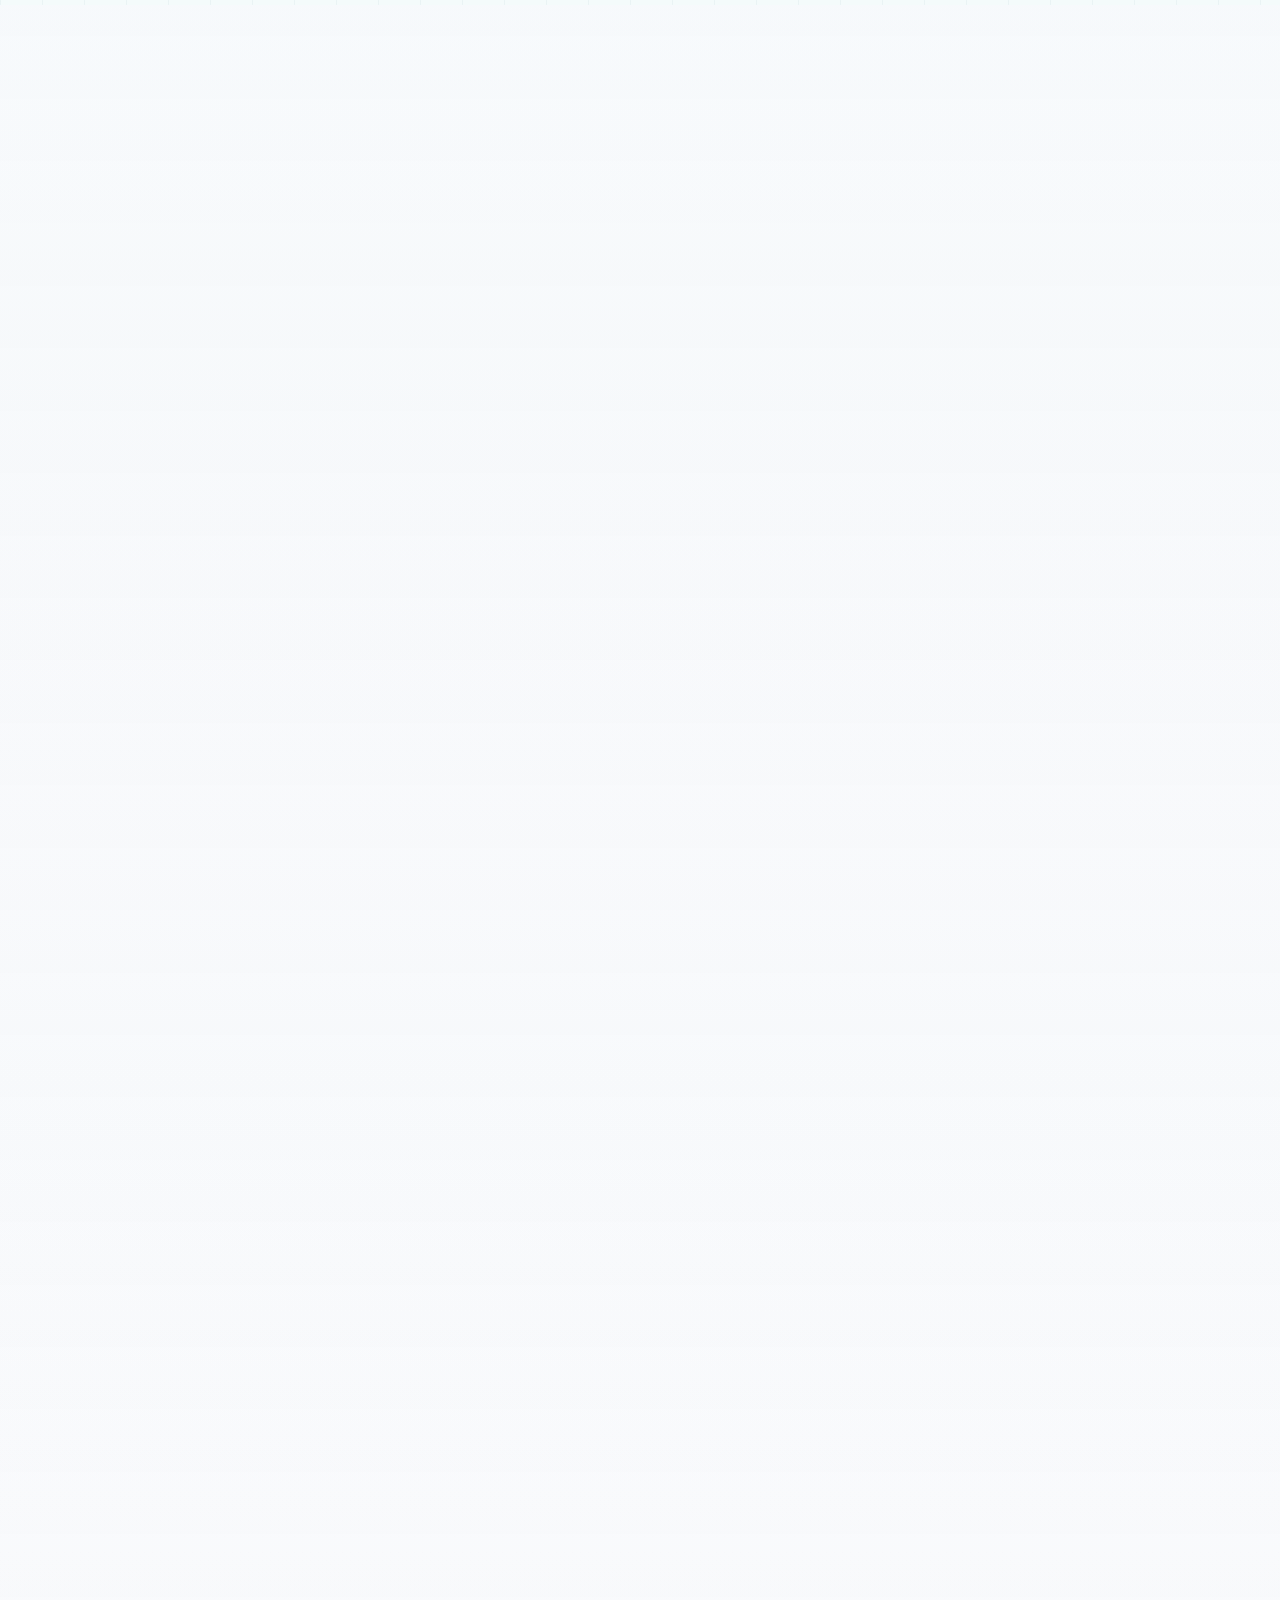
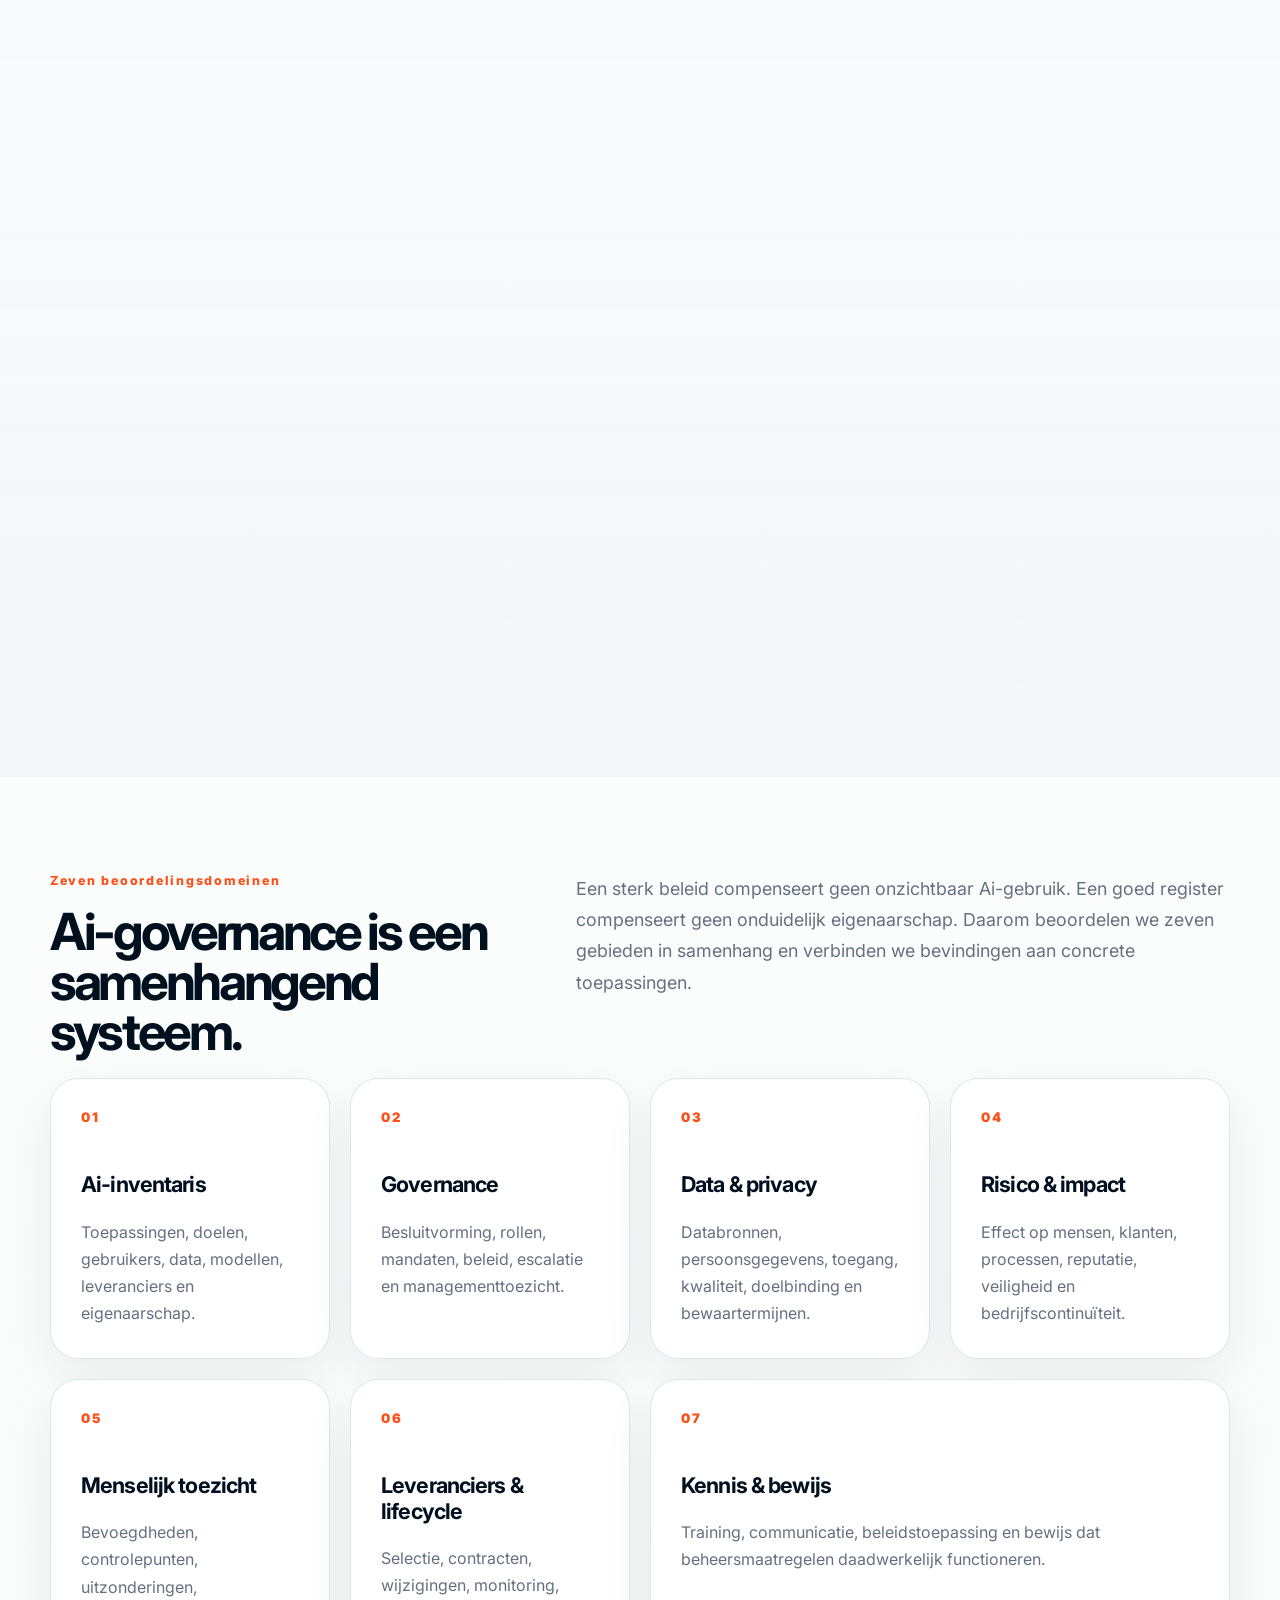
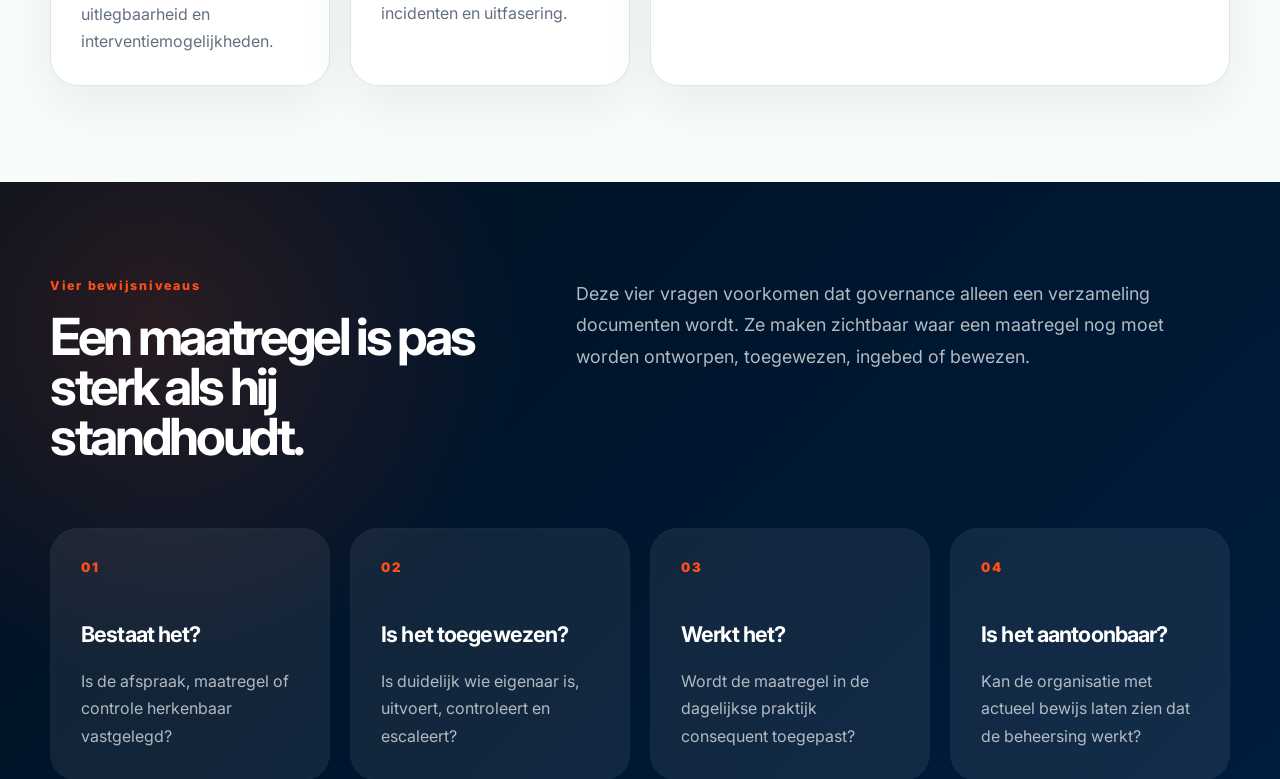
==== commit acde2500: "Update website and remove unused public assets" ====
--- a/aanpak/index.html
+++ b/aanpak/index.html
@@ -18,7 +18,7 @@
   <link rel="preconnect" href="https://fonts.gstatic.com" crossorigin>
   <link href="https://fonts.googleapis.com/css2?family=Inter:wght@400;500;600;700;800&amp;display=swap" rel="stylesheet">
   <link rel="stylesheet" href="../styles.css?v=20260810-cosmic">
-  <link rel="stylesheet" href="../pages.css?v=20260810-cosmic">
+  <link rel="stylesheet" href="../pages.css?v=20260813-fullbleed-panels">
   <script>document.documentElement.classList.replace("no-js", "js");</script>
 </head>
 
@@ -62,16 +62,7 @@
             <a class="button secondary" href="#werkwijze">Bekijk de werkwijze</a>
           </div>
         </div>
-        <aside class="page-signal route-portal reveal" aria-label="Kern van de aanpak">
-          <div class="page-art route-art" aria-hidden="true">
-            <svg class="route-stair" viewBox="0 0 320 128" role="presentation" focusable="false">
-              <path class="route-stair-track" d="M28 104 H112 V78 H196 V52 H280 V26"></path>
-              <g class="route-stair-step"><circle cx="28" cy="104" r="18"></circle><text x="28" y="109">1</text></g>
-              <g class="route-stair-step"><circle cx="112" cy="78" r="18"></circle><text x="112" y="83">2</text></g>
-              <g class="route-stair-step"><circle cx="196" cy="52" r="18"></circle><text x="196" y="57">3</text></g>
-              <g class="route-stair-step"><circle cx="280" cy="26" r="18"></circle><text x="280" y="31">4</text></g>
-            </svg>
-          </div>
+        <aside class="page-signal route-portal cosmic-infographic cosmic-moonlight reveal" aria-label="Kern van de aanpak">
           <span class="signal-label">Evidence based governance</span>
           <strong class="signal-value">Feiten boven aannames.</strong>
           <div class="signal-meta">
--- a/styles.css
+++ b/styles.css
@@ -676,25 +676,25 @@
   font-weight: 600;
 }
 
-.footer-links {
-  justify-self: end;
-  display: flex;
-  flex-wrap: wrap;
-  justify-content: flex-end;
-  gap: 20px;
-  color: var(--muted);
-  font-weight: 700;
-}
-
+.footer-links {
+  justify-self: end;
+  display: flex;
+  flex-wrap: wrap;
+  justify-content: flex-end;
+  gap: 20px;
+  color: var(--muted);
+  font-weight: 700;
+}
+
 .footer-links a[href="/algemene-voorwaarden/"],
 .footer-links a[href="/privacyverklaring/"] {
   color: #465564;
-  font-size: 0.86rem;
-}
-
-.footer-links a:hover {
-  color: var(--orange);
-}
+  font-size: inherit;
+}
+
+.footer-links a:hover {
+  color: var(--orange);
+}
 
 .js .reveal {
   opacity: 0;
@@ -765,10 +765,10 @@
     text-align: left;
   }
 
-  .footer-links {
-    justify-self: start;
-    justify-content: flex-start;
-  }
+  .footer-links {
+    justify-self: start;
+    justify-content: flex-start;
+  }
 }
 
 @media (max-width: 640px) {
@@ -943,15 +943,15 @@
   transition: transform 0.25s ease;
 }
 
-.nav-links a[aria-current="true"],
-.nav-links a[aria-current="page"] {
-  color: var(--orange);
-}
-
-.nav-links a[aria-current="true"]::after,
-.nav-links a[aria-current="page"]::after {
-  transform: scaleX(1);
-}
+.nav-links a[aria-current="true"],
+.nav-links a[aria-current="page"] {
+  color: var(--orange);
+}
+
+.nav-links a[aria-current="true"]::after,
+.nav-links a[aria-current="page"]::after {
+  transform: scaleX(1);
+}
 
 /* Cursor-following ambient intelligence effect, scoped to the hero */
 .hero {
@@ -1022,27 +1022,57 @@
   position: relative;
 }
 
-.services {
-  position: relative;
-  isolation: isolate;
-  background:
+.services {
+  position: relative;
+  overflow: hidden;
+  isolation: isolate;
+  background:
     linear-gradient(
       180deg,
       rgba(244, 245, 249, 0.35),
       rgba(216, 224, 237, 0.2)
-    );
-}
-
-.services::before {
+    );
+}
+
+.services > .container {
+  position: relative;
+  z-index: 2;
+}
+
+.services-spiral-canvas {
+  position: absolute;
+  inset: 0;
+  z-index: 0;
+  width: 100%;
+  height: 100%;
+  opacity: 0.58;
+  pointer-events: none;
+  contain: strict;
+  mask-image: linear-gradient(135deg, transparent 0%, #000 14%, #000 82%, transparent 100%);
+  -webkit-mask-image: linear-gradient(135deg, transparent 0%, #000 14%, #000 82%, transparent 100%);
+}
+
+.services .service-card:not(.highlight) {
+  background: rgba(255, 255, 255, 0.94);
+}
+
+.services::before {
   content: "";
   position: absolute;
   inset: 7% auto auto -12%;
-  z-index: -1;
+  z-index: 1;
   width: 34rem;
   height: 34rem;
   border-radius: 50%;
-  background: radial-gradient(circle, rgba(255, 79, 24, 0.09), transparent 68%);
-}
+  background: radial-gradient(circle, rgba(255, 79, 24, 0.09), transparent 68%);
+  pointer-events: none;
+}
+
+@media (max-width: 760px) {
+  .services-spiral-canvas {
+    opacity: 0.47;
+  }
+}
 
 .brand-system {
   background:
@@ -1626,104 +1656,240 @@
   }
 }
 
-/* Preserve the requested “Ai” casing in labels that were formerly forced uppercase. */
+/* Preserve the requested “Ai” casing in labels that were formerly forced uppercase. */
 .landing-kicker,
 .landing-index,
 .eyebrow {
   text-transform: none;
 }
 
-.landing-kicker,
-.landing-index {
-  letter-spacing: 0.08em;
-}
-
-/* Fully connected governance map */
-.snapshot-connections {
+.landing-kicker,
+.landing-index {
+  letter-spacing: 0.08em;
+}
+
+/* Fully connected governance map */
+.snapshot-connections {
+  position: absolute;
+  inset: 0;
+  z-index: 0;
+  width: 100%;
+  height: 100%;
+  pointer-events: none;
+}
+
+.snapshot-connections line {
+  stroke: rgba(255, 79, 24, 0.45);
+  stroke-width: 1.15;
+  stroke-linecap: round;
+  vector-effect: non-scaling-stroke;
+}
+
+.snapshot-ring {
+  z-index: 1;
+}
+
+.snapshot-core {
+  z-index: 3;
+}
+
+.snapshot-node-use {
+  left: 5%;
+  top: 20%;
+  right: auto;
+  bottom: auto;
+}
+
+.snapshot-node-data {
+  left: 5%;
+  bottom: 19%;
+}
+
+.snapshot-node-risk {
+  right: 5%;
+  top: 20%;
+  left: auto;
+  bottom: auto;
+}
+
+.snapshot-node-supplier {
+  right: 3%;
+  bottom: 19%;
+}
+
+.snapshot-node-owner {
+  left: 50%;
+  right: auto;
+  bottom: 4%;
+  transform: translateX(-50%);
+}
+
+.snapshot-node-supervision {
+  left: 50%;
+  top: 4%;
+  transform: translateX(-50%);
+}
+
+@media (max-width: 640px) {
+  .snapshot-node {
+    padding: 7px 9px;
+    font-size: 0.61rem;
+  }
+
+  .snapshot-node-use,
+  .snapshot-node-risk {
+    top: 21%;
+  }
+
+  .snapshot-node-data,
+  .snapshot-node-supplier {
+    bottom: 20%;
+  }
+}
+
+/* Customer-led positioning and Ai Act content */
+.recognition {
+  position: relative;
+  isolation: isolate;
+  overflow: hidden;
+  padding-top: 72px;
+  background:
+    radial-gradient(circle at 8% 22%, rgba(255, 79, 24, 0.085), transparent 24rem),
+    radial-gradient(circle at 86% 68%, rgba(49, 122, 180, 0.1), transparent 29rem),
+    linear-gradient(180deg, rgba(255, 255, 255, 0.88), rgba(235, 241, 247, 0.78));
+}
+
+.recognition > .container {
+  position: relative;
+  z-index: 2;
+}
+
+.recognition-cosmos {
   position: absolute;
   inset: 0;
   z-index: 0;
+  overflow: hidden;
+  contain: layout paint style;
+  pointer-events: none;
+}
+
+.recognition-cosmos::before {
+  content: "";
+  position: absolute;
+  left: 50%;
+  top: 52%;
+  width: 128%;
+  height: 58%;
+  border: 1px solid rgba(54, 111, 157, 0.07);
+  border-radius: 50%;
+  transform: translate(-50%, -50%) rotate(-7deg);
+  box-shadow:
+    0 0 0 46px rgba(54, 111, 157, 0.022),
+    0 0 0 112px rgba(54, 111, 157, 0.016);
+}
+
+.recognition-cosmos::after {
+  content: "";
+  position: absolute;
+  inset: 0;
+  opacity: 0.32;
+  background:
+    radial-gradient(circle at 8% 31%, rgba(38, 93, 136, 0.36) 0 1px, transparent 1.7px),
+    radial-gradient(circle at 24% 73%, rgba(38, 93, 136, 0.26) 0 1px, transparent 1.6px),
+    radial-gradient(circle at 52% 18%, rgba(38, 93, 136, 0.3) 0 1px, transparent 1.7px),
+    radial-gradient(circle at 73% 84%, rgba(38, 93, 136, 0.24) 0 1px, transparent 1.7px),
+    radial-gradient(circle at 91% 42%, rgba(38, 93, 136, 0.32) 0 1px, transparent 1.7px);
+}
+
+.recognition-moon {
+  --moon-x: -30vw;
+  --moon-y: 20%;
+  --moon-rotation: 0deg;
+  position: absolute;
+  left: 0;
+  top: 0;
+  display: block;
+  width: 184px;
+  aspect-ratio: 1;
+  border: 1px solid rgba(78, 99, 118, 0.16);
+  border-radius: 50%;
+  opacity: 0.58;
+  background:
+    radial-gradient(circle at 29% 28%, rgba(70, 86, 103, 0.2) 0 6%, rgba(241, 246, 249, 0.25) 6.8%, transparent 10.5%),
+    radial-gradient(circle at 68% 34%, rgba(67, 84, 101, 0.2) 0 9%, rgba(238, 244, 248, 0.16) 9.7%, transparent 13%),
+    radial-gradient(circle at 45% 68%, rgba(67, 84, 101, 0.16) 0 12%, rgba(238, 244, 248, 0.13) 12.8%, transparent 16%),
+    radial-gradient(circle at 76% 74%, rgba(67, 84, 101, 0.15) 0 5%, rgba(238, 244, 248, 0.12) 5.8%, transparent 9%),
+    radial-gradient(circle at 35% 31%, #eef3f6 0, #c6d0d8 34%, #909fab 68%, #586b7a 100%);
+  box-shadow:
+    inset -28px -18px 40px rgba(18, 39, 58, 0.35),
+    inset 14px 11px 24px rgba(255, 255, 255, 0.38),
+    0 25px 60px rgba(21, 63, 98, 0.13),
+    0 0 42px rgba(146, 195, 224, 0.09);
+  filter: saturate(0.68) contrast(1.02);
+  transform: translate3d(var(--moon-x), var(--moon-y), 0) rotate(var(--moon-rotation));
+  contain: layout paint;
+  will-change: transform;
+}
+
+.recognition-moon::before {
+  content: "";
+  position: absolute;
+  inset: -8%;
+  border-radius: 50%;
+  background: radial-gradient(circle at 37% 34%, rgba(235, 248, 255, 0.16), transparent 55%);
+  box-shadow: 0 0 34px rgba(99, 170, 209, 0.11);
+}
+
+.recognition-moon {
+  border: 0;
+  background: none;
+  box-shadow: none;
+  filter: none;
+  mix-blend-mode: normal;
+}
+
+.recognition-moon::before {
+  display: none;
+}
+
+.recognition-moon picture,
+.recognition-moon img {
+  display: block;
   width: 100%;
   height: 100%;
-  pointer-events: none;
-}
-
-.snapshot-connections line {
-  stroke: rgba(255, 79, 24, 0.45);
-  stroke-width: 1.15;
-  stroke-linecap: round;
-  vector-effect: non-scaling-stroke;
-}
-
-.snapshot-ring {
-  z-index: 1;
-}
-
-.snapshot-core {
+}
+
+.recognition-moon img {
+  object-fit: contain;
+  filter: none;
+  user-select: none;
+}
+
+.moon-alpha {
+  width: clamp(150px, 14vw, 218px);
+}
+
+.moon-beta {
+  width: clamp(88px, 8vw, 124px);
+  opacity: 0.46;
+  filter: none;
+}
+
+.moon-gamma {
+  width: clamp(46px, 4.5vw, 72px);
+  opacity: 0.38;
+  filter: none;
+}
+
+.moon-delta {
+  width: clamp(112px, 10vw, 158px);
+  opacity: 0.5;
+}
+
+.recognition .section-heading {
+  position: relative;
   z-index: 3;
 }
-
-.snapshot-node-use {
-  left: 5%;
-  top: 20%;
-  right: auto;
-  bottom: auto;
-}
-
-.snapshot-node-data {
-  left: 5%;
-  bottom: 19%;
-}
-
-.snapshot-node-risk {
-  right: 5%;
-  top: 20%;
-  left: auto;
-  bottom: auto;
-}
-
-.snapshot-node-supplier {
-  right: 3%;
-  bottom: 19%;
-}
-
-.snapshot-node-owner {
-  left: 50%;
-  right: auto;
-  bottom: 4%;
-  transform: translateX(-50%);
-}
-
-.snapshot-node-supervision {
-  left: 50%;
-  top: 4%;
-  transform: translateX(-50%);
-}
-
-@media (max-width: 640px) {
-  .snapshot-node {
-    padding: 7px 9px;
-    font-size: 0.61rem;
-  }
-
-  .snapshot-node-use,
-  .snapshot-node-risk {
-    top: 21%;
-  }
-
-  .snapshot-node-data,
-  .snapshot-node-supplier {
-    bottom: 20%;
-  }
-}
-
-/* Customer-led positioning and Ai Act content */
-.recognition {
-  padding-top: 72px;
-  background:
-    radial-gradient(circle at 8% 22%, rgba(255, 79, 24, 0.1), transparent 24rem),
-    linear-gradient(180deg, rgba(255, 255, 255, 0.82), rgba(244, 245, 249, 0.72));
-}
 
 .recognition-grid {
   display: grid;
@@ -1731,18 +1897,34 @@
   gap: 16px;
 }
 
-.recognition-item {
-  min-height: 168px;
+.recognition-item {
+  --moon-light: 0;
+  position: relative;
+  isolation: isolate;
+  overflow: hidden;
+  min-height: 168px;
   display: grid;
   align-content: space-between;
   padding: 24px;
-  border: 1px solid rgba(0, 16, 31, 0.08);
-  border-radius: 22px;
-  background: rgba(255, 255, 255, 0.9);
-  box-shadow: 0 16px 46px rgba(0, 16, 31, 0.055);
-}
-
-.recognition-item span {
+  border: 1px solid rgba(0, 16, 31, 0.08);
+  border-radius: 22px;
+  background: rgba(255, 255, 255, 0.91);
+  box-shadow: 0 16px 46px rgba(0, 16, 31, 0.055);
+}
+
+.recognition-item::after {
+  content: "";
+  position: absolute;
+  inset: -35%;
+  z-index: 0;
+  opacity: calc(var(--moon-light) * 0.3);
+  background: radial-gradient(circle at 50% 50%, rgba(137, 204, 236, 0.22), transparent 46%);
+  will-change: opacity;
+  pointer-events: none;
+}
+.recognition-item span {
+  position: relative;
+  z-index: 1;
   width: 38px;
   height: 38px;
   display: grid;
@@ -1752,10 +1934,11 @@
   color: var(--orange);
   background: rgba(255, 79, 24, 0.1);
   font-size: 0.74rem;
-  font-weight: 900;
-}
-
-.recognition-item p {
+  font-weight: 900;
+}
+.recognition-item p {
+  position: relative;
+  z-index: 1;
   margin: 0;
   color: var(--black);
   font-size: 1rem;
@@ -1805,12 +1988,62 @@
   box-shadow: 0 24px 74px rgba(0, 16, 31, 0.08);
 }
 
-.act-explainer {
-  color: var(--white);
-  background:
-    radial-gradient(circle at 92% 10%, rgba(255, 79, 24, 0.28), transparent 18rem),
-    linear-gradient(145deg, var(--black), var(--blue));
-}
+.act-explainer {
+  position: relative;
+  isolation: isolate;
+  color: var(--white);
+  background:
+    radial-gradient(circle at 91% 9%, rgba(255, 79, 24, 0.15), transparent 18rem),
+    radial-gradient(circle at 16% 88%, rgba(24, 132, 205, 0.16), transparent 20rem),
+    linear-gradient(145deg, #00111f, #062b4d 72%, #084273);
+}
+
+.act-explainer::before {
+  content: "";
+  position: absolute;
+  inset: 0;
+  z-index: 1;
+  border-radius: 31px;
+  background:
+    linear-gradient(112deg, transparent 9%, rgba(216, 244, 255, 0.045) 28%, transparent 45%),
+    radial-gradient(ellipse at 52% -8%, rgba(221, 248, 255, 0.07), transparent 55%),
+    linear-gradient(180deg, rgba(255, 255, 255, 0.018), rgba(0, 12, 32, 0.13));
+  mix-blend-mode: screen;
+  pointer-events: none;
+}
+
+.act-explainer::after {
+  content: "";
+  position: absolute;
+  inset: 0;
+  z-index: 2;
+  border: 1px solid rgba(210, 242, 255, 0.12);
+  border-radius: 31px;
+  box-shadow:
+    inset 15px 0 30px rgba(190, 235, 255, 0.026),
+    inset -18px 0 36px rgba(0, 16, 43, 0.16),
+    inset 0 -28px 46px rgba(0, 10, 29, 0.18);
+  pointer-events: none;
+}
+
+.act-grid-canvas {
+  position: absolute;
+  inset: 0;
+  z-index: 0;
+  width: 100%;
+  height: 100%;
+  opacity: 0.72;
+  filter: saturate(0.88);
+  mix-blend-mode: screen;
+  -webkit-mask-image: radial-gradient(ellipse at 42% 44%, rgba(0, 0, 0, 0.4), rgba(0, 0, 0, 0.76) 60%, #000 100%);
+  mask-image: radial-gradient(ellipse at 42% 44%, rgba(0, 0, 0, 0.4), rgba(0, 0, 0, 0.76) 60%, #000 100%);
+  pointer-events: none;
+}
+
+.act-explainer > :not(.act-grid-canvas) {
+  position: relative;
+  z-index: 3;
+}
 
 .act-explainer h2,
 .act-explainer .text-link {
@@ -2069,7 +2302,7 @@
   }
 }
 
-@media (max-width: 640px) {
+@media (max-width: 640px) {
   .recognition-grid {
     grid-template-columns: 1fr;
   }
@@ -2088,11 +2321,16 @@
     align-self: flex-start;
   }
 
-  .act-explainer,
-  .context-card {
+  .act-explainer,
+  .context-card {
     padding: 28px;
     border-radius: 26px;
-  }
+  }
+
+  .act-explainer::before,
+  .act-explainer::after {
+    border-radius: 25px;
+  }
 
   .reason-stack article {
     grid-template-columns: 46px 1fr;
@@ -2895,8 +3133,8 @@
   }
 }
 
-@media (max-width: 640px) {
-  .founder-identity {
+@media (max-width: 640px) {
+  .founder-identity {
     min-height: 0;
     padding: 9px;
   }
@@ -2904,1447 +3142,1453 @@
   .founder-photo,
   .founder-photo img {
     min-height: 330px;
-  }
-}
-
-/* 2026-08-10: flowing particle-grid landing */
-.landing-intro {
-  height: 165vh;
-  min-height: 1020px;
-  background: #020406;
-}
-
-.landing-stage {
-  --wave-energy: 0;
-  min-height: 620px;
-  background:
-    radial-gradient(circle at 73% 37%, rgba(255, 79, 24, 0.14), transparent 24rem),
-    radial-gradient(circle at 22% 18%, rgba(34, 75, 126, 0.2), transparent 32rem),
-    linear-gradient(180deg, #020406 0%, #05090e 55%, #07101a 100%);
-}
-
-.landing-stage::before {
-  content: "";
-  position: absolute;
-  inset: 0;
-  z-index: 0;
-  background-image:
-    radial-gradient(circle at 15% 24%, rgba(255, 255, 255, 0.36) 0 1px, transparent 1.5px),
-    radial-gradient(circle at 42% 12%, rgba(255, 255, 255, 0.22) 0 1px, transparent 1.5px),
-    radial-gradient(circle at 68% 18%, rgba(255, 122, 34, 0.35) 0 1px, transparent 1.5px),
-    radial-gradient(circle at 88% 31%, rgba(255, 255, 255, 0.28) 0 1px, transparent 1.5px);
-  background-size: 320px 260px, 410px 330px, 370px 290px, 460px 350px;
-  mask-image: linear-gradient(to bottom, #000, rgba(0, 0, 0, 0.55) 45%, transparent 74%);
-  opacity: 0.52;
-  transform: translate3d(0, calc(var(--landing-progress) * -18px), 0);
-}
-
-.landing-stage::after {
-  content: "";
-  position: absolute;
-  left: 0;
-  right: 0;
-  top: 36%;
-  z-index: 0;
-  height: 46%;
-  border-radius: 50%;
-  background:
-    radial-gradient(ellipse at center, rgba(255, 79, 24, 0.16), rgba(20, 73, 120, 0.08) 33%, transparent 68%);
-  filter: blur(34px);
-  transform: scaleX(1.28) translateY(calc(var(--landing-progress) * -5%));
-  pointer-events: none;
-}
-
-.landing-glow {
-  right: 8%;
-  top: 2%;
-  z-index: 0;
-  width: min(48rem, 62vw);
-  background: radial-gradient(circle, rgba(255, 92, 38, 0.14), rgba(18, 62, 105, 0.07) 38%, transparent 70%);
-  filter: blur(22px);
-  opacity: calc(0.72 + var(--landing-progress) * 0.2);
-}
-
-.landing-wave-canvas {
-  position: absolute;
-  inset: 0;
-  z-index: 1;
-  display: block;
-  width: 100%;
-  height: 100%;
-  pointer-events: none;
-  opacity: calc(0.78 + var(--landing-progress) * 0.18 - var(--landing-exit) * 0.4);
-  filter: saturate(1.08);
-}
-
-.landing-copy {
-  left: max(28px, calc((100vw - var(--container)) / 2));
-  top: 48%;
-  z-index: 4;
-  width: min(65vw, 850px);
-  transform: translate3d(0, calc(-50% - var(--landing-progress) * 48px), 0);
-}
-
-.landing-kicker {
-  display: inline-flex;
-  align-items: center;
-  gap: 11px;
-  margin-bottom: 24px;
-  color: rgba(255, 241, 230, 0.7);
-  font-size: 0.73rem;
-  letter-spacing: 0.1em;
-}
-
-.landing-kicker::before {
-  content: "";
-  width: 26px;
-  height: 1px;
-  background: linear-gradient(90deg, var(--orange), rgba(255, 79, 24, 0.2));
-  box-shadow: 0 0 12px rgba(255, 79, 24, 0.7);
-}
-
-.landing-title {
-  max-width: 850px;
-  font-size: clamp(4rem, 9.2vw, 9.7rem);
-  line-height: 0.82;
-  text-shadow: 0 12px 48px rgba(0, 0, 0, 0.38);
-}
-
-.landing-title span:last-child {
-  color: rgba(255, 255, 255, 0.035);
-  -webkit-text-stroke: 1.5px rgba(255, 255, 255, 0.82);
-  text-shadow: 0 0 34px rgba(255, 255, 255, 0.08);
-}
-
-.landing-lead {
-  margin-top: 28px;
-  color: rgba(226, 234, 242, 0.62);
-}
-
-.landing-signal {
-  position: absolute;
-  right: clamp(38px, 9vw, 156px);
-  top: 42%;
-  z-index: 3;
-  width: clamp(190px, 21vw, 310px);
-  aspect-ratio: 1;
-  transform:
-    translate3d(0, calc(-50% - var(--landing-progress) * 24px + var(--landing-exit) * 46px), 0)
-    scale(calc(0.92 + var(--landing-progress) * 0.08 - var(--landing-exit) * 0.08));
-  opacity: calc(0.82 + var(--landing-progress) * 0.18 - var(--landing-exit) * 0.55);
-  filter: drop-shadow(0 34px 56px rgba(0, 0, 0, 0.56));
-}
-
-.landing-signal::before,
-.landing-signal::after {
-  content: "";
-  position: absolute;
-  left: 50%;
-  top: 50%;
-  border-radius: 50%;
-  pointer-events: none;
-}
-
-.landing-signal::before {
-  width: 56%;
-  aspect-ratio: 1;
-  background: rgba(255, 79, 24, 0.23);
-  filter: blur(45px);
-  transform: translate(-50%, -50%) scale(calc(0.86 + var(--landing-progress) * 0.2));
-  animation: landingSignalGlow 4.8s ease-in-out infinite;
-}
-
-.landing-signal::after {
-  width: 3px;
-  height: 3px;
-  background: #fff;
-  box-shadow: 0 0 32px 12px rgba(255, 255, 255, 0.28), 0 0 70px 32px rgba(255, 79, 24, 0.14);
-  transform: translate(-50%, -50%);
-}
-
-.landing-signal-ring {
-  position: absolute;
-  border-radius: 50%;
-}
-
-.landing-signal-ring::before {
-  content: "";
-  position: absolute;
-  inset: 0;
-  border-radius: inherit;
-  background: conic-gradient(from 20deg, transparent 0 11%, rgba(255, 255, 255, 0.28) 11% 17%, transparent 17% 42%, rgba(255, 79, 24, 0.72) 42% 49%, transparent 49% 78%, rgba(95, 148, 205, 0.42) 78% 84%, transparent 84%);
-  -webkit-mask: radial-gradient(farthest-side, transparent calc(100% - 1px), #000 0);
-  mask: radial-gradient(farthest-side, transparent calc(100% - 1px), #000 0);
-}
-
-.ring-outer {
-  inset: 2%;
-  border: 1px solid rgba(255, 255, 255, 0.08);
-  animation: landingSignalSpin 19s linear infinite;
-}
-
-.ring-inner {
-  inset: 17%;
-  border: 1px solid rgba(255, 79, 24, 0.18);
-  animation: landingSignalSpin 13s linear infinite reverse;
-}
-
-.ring-inner::after {
-  content: "";
-  position: absolute;
-  left: 50%;
-  top: -4px;
-  width: 7px;
-  height: 7px;
-  border-radius: 50%;
-  background: var(--orange);
-  box-shadow: 0 0 20px rgba(255, 79, 24, 0.92);
-}
-
-.landing-signal-axis {
-  position: absolute;
-  left: 50%;
-  top: 50%;
-  background: linear-gradient(90deg, transparent, rgba(255, 255, 255, 0.11), transparent);
-  transform: translate(-50%, -50%);
-}
-
-.axis-horizontal {
-  width: 118%;
-  height: 1px;
-}
-
-.axis-vertical {
-  width: 1px;
-  height: 118%;
-  background: linear-gradient(180deg, transparent, rgba(255, 255, 255, 0.1), transparent);
-}
-
-.landing-signal-logo {
-  position: absolute;
-  left: 50%;
-  top: 50%;
-  z-index: 2;
-  width: 48%;
-  aspect-ratio: 930 / 952;
-  transform: translate(-50%, -50%);
-  animation: landingSignalFloat 5.2s ease-in-out infinite;
-}
-
-.landing-signal-logo img {
-  position: absolute;
-  inset: 0;
-  display: block;
-  width: 100%;
-  height: 100%;
-  object-fit: contain;
-}
-
-.landing-signal-body {
-  filter: drop-shadow(0 0 18px rgba(255, 79, 24, 0.34)) drop-shadow(0 18px 28px rgba(0, 0, 0, 0.5));
-}
-
-.landing-signal-eyes {
-  z-index: 2;
-  filter: brightness(0) invert(1) drop-shadow(0 0 12px rgba(255, 255, 255, 0.5));
-}
-
-.landing-signal-caption {
-  position: absolute;
-  left: 50%;
-  top: calc(100% + 15px);
-  width: max-content;
-  transform: translateX(-50%);
-  color: rgba(255, 255, 255, 0.42);
-  font-size: 0.62rem;
-  font-weight: 750;
-  letter-spacing: 0.2em;
-  text-transform: uppercase;
-}
-
+  }
+}
+
+/* 2026-08-10: flowing particle-grid landing */
+.landing-intro {
+  height: 165vh;
+  min-height: 1020px;
+  background: #020406;
+}
+
+.landing-stage {
+  --wave-energy: 0;
+  min-height: 620px;
+  background:
+    radial-gradient(circle at 73% 37%, rgba(255, 79, 24, 0.14), transparent 24rem),
+    radial-gradient(circle at 22% 18%, rgba(34, 75, 126, 0.2), transparent 32rem),
+    linear-gradient(180deg, #020406 0%, #05090e 55%, #07101a 100%);
+}
+
+.landing-stage::before {
+  content: "";
+  position: absolute;
+  inset: 0;
+  z-index: 0;
+  background-image:
+    radial-gradient(circle at 15% 24%, rgba(255, 255, 255, 0.36) 0 1px, transparent 1.5px),
+    radial-gradient(circle at 42% 12%, rgba(255, 255, 255, 0.22) 0 1px, transparent 1.5px),
+    radial-gradient(circle at 68% 18%, rgba(255, 122, 34, 0.35) 0 1px, transparent 1.5px),
+    radial-gradient(circle at 88% 31%, rgba(255, 255, 255, 0.28) 0 1px, transparent 1.5px);
+  background-size: 320px 260px, 410px 330px, 370px 290px, 460px 350px;
+  mask-image: linear-gradient(to bottom, #000, rgba(0, 0, 0, 0.55) 45%, transparent 74%);
+  opacity: 0.52;
+  transform: translate3d(0, calc(var(--landing-progress) * -18px), 0);
+}
+
+.landing-stage::after {
+  content: "";
+  position: absolute;
+  left: 0;
+  right: 0;
+  top: 36%;
+  z-index: 0;
+  height: 46%;
+  border-radius: 50%;
+  background:
+    radial-gradient(ellipse at center, rgba(255, 79, 24, 0.16), rgba(20, 73, 120, 0.08) 33%, transparent 68%);
+  filter: blur(34px);
+  transform: scaleX(1.28) translateY(calc(var(--landing-progress) * -5%));
+  pointer-events: none;
+}
+
+.landing-glow {
+  right: 8%;
+  top: 2%;
+  z-index: 0;
+  width: min(48rem, 62vw);
+  background: radial-gradient(circle, rgba(255, 92, 38, 0.14), rgba(18, 62, 105, 0.07) 38%, transparent 70%);
+  filter: blur(22px);
+  opacity: calc(0.72 + var(--landing-progress) * 0.2);
+}
+
+.landing-wave-canvas {
+  position: absolute;
+  inset: 0;
+  z-index: 1;
+  display: block;
+  width: 100%;
+  height: 100%;
+  pointer-events: none;
+  opacity: calc(0.78 + var(--landing-progress) * 0.18 - var(--landing-exit) * 0.4);
+  filter: saturate(1.08);
+}
+
+.landing-copy {
+  left: max(28px, calc((100vw - var(--container)) / 2));
+  top: 48%;
+  z-index: 4;
+  width: min(65vw, 850px);
+  transform: translate3d(0, calc(-50% - var(--landing-progress) * 48px), 0);
+}
+
+.landing-kicker {
+  display: inline-flex;
+  align-items: center;
+  gap: 11px;
+  margin-bottom: 24px;
+  color: rgba(255, 241, 230, 0.7);
+  font-size: 0.73rem;
+  letter-spacing: 0.1em;
+}
+
+.landing-kicker::before {
+  content: "";
+  width: 26px;
+  height: 1px;
+  background: linear-gradient(90deg, var(--orange), rgba(255, 79, 24, 0.2));
+  box-shadow: 0 0 12px rgba(255, 79, 24, 0.7);
+}
+
+.landing-title {
+  max-width: 850px;
+  font-size: clamp(4rem, 9.2vw, 9.7rem);
+  line-height: 0.82;
+  text-shadow: 0 12px 48px rgba(0, 0, 0, 0.38);
+}
+
+.landing-title span:last-child {
+  color: rgba(255, 255, 255, 0.035);
+  -webkit-text-stroke: 1.5px rgba(255, 255, 255, 0.82);
+  text-shadow: 0 0 34px rgba(255, 255, 255, 0.08);
+}
+
+.landing-lead {
+  margin-top: 28px;
+  color: rgba(226, 234, 242, 0.62);
+}
+
+.landing-signal {
+  position: absolute;
+  right: clamp(38px, 9vw, 156px);
+  top: 42%;
+  z-index: 3;
+  width: clamp(190px, 21vw, 310px);
+  aspect-ratio: 1;
+  transform:
+    translate3d(0, calc(-50% - var(--landing-progress) * 24px + var(--landing-exit) * 46px), 0)
+    scale(calc(0.92 + var(--landing-progress) * 0.08 - var(--landing-exit) * 0.08));
+  opacity: calc(0.82 + var(--landing-progress) * 0.18 - var(--landing-exit) * 0.55);
+  filter: drop-shadow(0 34px 56px rgba(0, 0, 0, 0.56));
+}
+
+.landing-signal::before,
+.landing-signal::after {
+  content: "";
+  position: absolute;
+  left: 50%;
+  top: 50%;
+  border-radius: 50%;
+  pointer-events: none;
+}
+
+.landing-signal::before {
+  width: 56%;
+  aspect-ratio: 1;
+  background: rgba(255, 79, 24, 0.23);
+  filter: blur(45px);
+  transform: translate(-50%, -50%) scale(calc(0.86 + var(--landing-progress) * 0.2));
+  animation: landingSignalGlow 4.8s ease-in-out infinite;
+}
+
+.landing-signal::after {
+  width: 3px;
+  height: 3px;
+  background: #fff;
+  box-shadow: 0 0 32px 12px rgba(255, 255, 255, 0.28), 0 0 70px 32px rgba(255, 79, 24, 0.14);
+  transform: translate(-50%, -50%);
+}
+
+.landing-signal-ring {
+  position: absolute;
+  border-radius: 50%;
+}
+
+.landing-signal-ring::before {
+  content: "";
+  position: absolute;
+  inset: 0;
+  border-radius: inherit;
+  background: conic-gradient(from 20deg, transparent 0 11%, rgba(255, 255, 255, 0.28) 11% 17%, transparent 17% 42%, rgba(255, 79, 24, 0.72) 42% 49%, transparent 49% 78%, rgba(95, 148, 205, 0.42) 78% 84%, transparent 84%);
+  -webkit-mask: radial-gradient(farthest-side, transparent calc(100% - 1px), #000 0);
+  mask: radial-gradient(farthest-side, transparent calc(100% - 1px), #000 0);
+}
+
+.ring-outer {
+  inset: 2%;
+  border: 1px solid rgba(255, 255, 255, 0.08);
+  animation: landingSignalSpin 19s linear infinite;
+}
+
+.ring-inner {
+  inset: 17%;
+  border: 1px solid rgba(255, 79, 24, 0.18);
+  animation: landingSignalSpin 13s linear infinite reverse;
+}
+
+.ring-inner::after {
+  content: "";
+  position: absolute;
+  left: 50%;
+  top: -4px;
+  width: 7px;
+  height: 7px;
+  border-radius: 50%;
+  background: var(--orange);
+  box-shadow: 0 0 20px rgba(255, 79, 24, 0.92);
+}
+
+.landing-signal-axis {
+  position: absolute;
+  left: 50%;
+  top: 50%;
+  background: linear-gradient(90deg, transparent, rgba(255, 255, 255, 0.11), transparent);
+  transform: translate(-50%, -50%);
+}
+
+.axis-horizontal {
+  width: 118%;
+  height: 1px;
+}
+
+.axis-vertical {
+  width: 1px;
+  height: 118%;
+  background: linear-gradient(180deg, transparent, rgba(255, 255, 255, 0.1), transparent);
+}
+
+.landing-signal-logo {
+  position: absolute;
+  left: 50%;
+  top: 50%;
+  z-index: 2;
+  width: 48%;
+  aspect-ratio: 930 / 952;
+  transform: translate(-50%, -50%);
+  animation: landingSignalFloat 5.2s ease-in-out infinite;
+}
+
+.landing-signal-logo img {
+  position: absolute;
+  inset: 0;
+  display: block;
+  width: 100%;
+  height: 100%;
+  object-fit: contain;
+}
+
+.landing-signal-body {
+  filter: drop-shadow(0 0 18px rgba(255, 79, 24, 0.34)) drop-shadow(0 18px 28px rgba(0, 0, 0, 0.5));
+}
+
+.landing-signal-eyes {
+  z-index: 2;
+  filter: brightness(0) invert(1) drop-shadow(0 0 12px rgba(255, 255, 255, 0.5));
+}
+
 .landing-index {
-  z-index: 5;
-  color: rgba(224, 234, 244, 0.42);
-}
-
-.landing-scroll {
-  z-index: 5;
-}
-
-@keyframes landingSignalSpin {
-  to { transform: rotate(360deg); }
-}
-
-@keyframes landingSignalFloat {
-  0%, 100% { transform: translate3d(-50%, -51.5%, 0) scale(0.985); }
-  50% { transform: translate3d(-50%, -48.5%, 0) scale(1.015); }
-}
-
-@keyframes landingSignalGlow {
-  0%, 100% { opacity: 0.62; transform: translate(-50%, -50%) scale(0.88); }
-  50% { opacity: 1; transform: translate(-50%, -50%) scale(1.08); }
-}
-
-@media (max-width: 940px) {
-  .landing-copy {
-    width: calc(100% - 56px);
-  }
-
-  .landing-signal {
-    right: -3vw;
-    top: 30%;
-    width: min(31vw, 245px);
-    opacity: calc(0.68 + var(--landing-progress) * 0.16 - var(--landing-exit) * 0.42);
-  }
-}
-
-@media (max-width: 640px) {
-  .landing-intro {
-    height: 145vh;
-    min-height: 900px;
-  }
-
-  .landing-stage {
-    min-height: 560px;
-  }
-
-  .landing-copy {
-    left: 20px;
-    top: 51%;
-    width: calc(100% - 40px);
-  }
-
-  .landing-title {
-    font-size: clamp(3.65rem, 17vw, 6.3rem);
-    line-height: 0.83;
-  }
-
-  .landing-lead {
-    max-width: 86%;
-  }
-
-  .landing-signal {
-    right: 6px;
-    top: 22%;
-    width: 148px;
-  }
-
-  .landing-signal-caption,
+  z-index: 5;
+  color: rgba(224, 234, 244, 0.42);
+}
+
+.landing-scroll {
+  z-index: 5;
+}
+
+@keyframes landingSignalSpin {
+  to { transform: rotate(360deg); }
+}
+
+@keyframes landingSignalFloat {
+  0%, 100% { transform: translate3d(-50%, -51.5%, 0) scale(0.985); }
+  50% { transform: translate3d(-50%, -48.5%, 0) scale(1.015); }
+}
+
+@keyframes landingSignalGlow {
+  0%, 100% { opacity: 0.62; transform: translate(-50%, -50%) scale(0.88); }
+  50% { opacity: 1; transform: translate(-50%, -50%) scale(1.08); }
+}
+
+@media (max-width: 940px) {
+  .landing-copy {
+    width: calc(100% - 56px);
+  }
+
+  .landing-signal {
+    right: -3vw;
+    top: 30%;
+    width: min(31vw, 245px);
+    opacity: calc(0.68 + var(--landing-progress) * 0.16 - var(--landing-exit) * 0.42);
+  }
+}
+
+@media (max-width: 640px) {
+  .landing-intro {
+    height: 145vh;
+    min-height: 900px;
+  }
+
+  .landing-stage {
+    min-height: 560px;
+  }
+
+  .landing-copy {
+    left: 20px;
+    top: 51%;
+    width: calc(100% - 40px);
+  }
+
+  .landing-title {
+    font-size: clamp(3.65rem, 17vw, 6.3rem);
+    line-height: 0.83;
+  }
+
+  .landing-lead {
+    max-width: 86%;
+  }
+
+  .landing-signal {
+    right: 6px;
+    top: 22%;
+    width: 148px;
+  }
+
   .landing-signal-axis {
-    display: none;
-  }
-
-  .landing-wave-canvas {
-    opacity: calc(0.72 + var(--landing-progress) * 0.14 - var(--landing-exit) * 0.36);
-  }
-}
-
-@media (pointer: coarse) {
-  .landing-wave-canvas {
-    filter: none;
-  }
-}
-
-@media (prefers-reduced-motion: reduce) {
-  .landing-signal,
-  .landing-signal-logo,
-  .landing-signal-ring,
-  .landing-signal::before,
-  .landing-stage::before,
-  .landing-stage::after,
-  .landing-wave-canvas {
-    animation: none !important;
-    transform: none;
-  }
-
-  .landing-signal {
-    transform: translateY(-50%);
-  }
-
-  .landing-signal-logo {
-    transform: translate(-50%, -50%);
-  }
-
-  .landing-copy {
-    transform: translateY(-50%);
-  }
-}
-
-/* Interactive Governance Scan Lens */
-.hero-grid {
-  grid-template-columns: minmax(0, 0.9fr) minmax(500px, 1.1fr);
-  gap: clamp(42px, 5vw, 72px);
-}
-
-.governance-observatory {
-  position: relative;
-  min-width: 0;
-  overflow: hidden;
-  padding: 22px;
-  border: 1px solid rgba(138, 175, 211, 0.22);
-  border-radius: 38px;
-  color: var(--white);
-  background:
-    radial-gradient(circle at 72% 24%, rgba(255, 79, 24, 0.15), transparent 24rem),
-    radial-gradient(circle at 12% 80%, rgba(38, 95, 151, 0.18), transparent 23rem),
-    linear-gradient(150deg, rgba(4, 19, 33, 0.98), rgba(5, 12, 21, 0.96));
-  box-shadow:
-    inset 0 1px 0 rgba(255, 255, 255, 0.12),
-    inset 0 -38px 90px rgba(0, 0, 0, 0.2),
-    0 32px 90px rgba(0, 16, 31, 0.24);
-}
-
-.governance-observatory::before {
-  content: "";
-  position: absolute;
-  inset: 0;
-  pointer-events: none;
-  background:
-    linear-gradient(115deg, rgba(255, 255, 255, 0.08), transparent 18% 74%, rgba(255, 79, 24, 0.05)),
-    radial-gradient(circle at 50% 45%, transparent 0 30%, rgba(255, 255, 255, 0.035) 30.3% 30.7%, transparent 31%);
-}
-
-.governance-observatory::after {
-  content: "";
-  position: absolute;
-  inset: 1px;
-  border-radius: 37px;
-  box-shadow: inset 0 0 0 1px rgba(255, 255, 255, 0.035);
-  pointer-events: none;
-}
-
-.observatory-head,
-.observatory-readout,
-.observatory-hint {
-  position: relative;
-  z-index: 4;
-}
-
-.observatory-head {
-  display: flex;
-  align-items: center;
-  justify-content: space-between;
-  gap: 16px;
-  padding: 3px 4px 14px;
-}
-
-.observatory-kicker,
-.observatory-status {
-  display: inline-flex;
-  align-items: center;
-  gap: 9px;
-  font-size: 0.68rem;
-  font-weight: 850;
-  letter-spacing: 0.09em;
-  text-transform: uppercase;
-}
-
-.observatory-kicker {
-  color: rgba(255, 255, 255, 0.82);
-}
-
-.observatory-kicker i {
-  width: 8px;
-  height: 8px;
-  border-radius: 50%;
-  background: var(--orange);
-  box-shadow: 0 0 0 6px rgba(255, 79, 24, 0.12), 0 0 18px rgba(255, 79, 24, 0.7);
-}
-
-.observatory-status {
-  padding: 8px 11px;
-  border: 1px solid rgba(255, 255, 255, 0.12);
-  border-radius: 999px;
-  color: rgba(212, 229, 243, 0.56);
-  background: rgba(255, 255, 255, 0.045);
-  backdrop-filter: blur(12px);
-}
-
-.observatory-status i {
-  width: 6px;
-  height: 6px;
-  border-radius: 50%;
-  background: #79e4c3;
-  box-shadow: 0 0 12px rgba(121, 228, 195, 0.7);
-  animation: observatoryStatus 2.4s ease-in-out infinite;
-}
-
-.observatory-stage {
-  --active-angle: -52deg;
-  position: relative;
-  z-index: 2;
-  min-height: 390px;
-  overflow: hidden;
-  border: 1px solid rgba(255, 255, 255, 0.1);
-  border-radius: 29px;
-  background:
-    radial-gradient(circle at center, rgba(255, 79, 24, 0.1), transparent 29%),
-    linear-gradient(180deg, rgba(8, 27, 44, 0.76), rgba(2, 12, 22, 0.94));
-  box-shadow: inset 0 0 70px rgba(0, 0, 0, 0.38);
-}
-
-.observatory-grid {
-  position: absolute;
-  inset: -35% -20%;
-  background-image:
-    linear-gradient(rgba(124, 166, 204, 0.07) 1px, transparent 1px),
-    linear-gradient(90deg, rgba(124, 166, 204, 0.07) 1px, transparent 1px);
-  background-size: 34px 34px;
-  mask-image: radial-gradient(circle at 50% 52%, #000, transparent 69%);
-  transform: perspective(600px) rotateX(63deg) translateY(20%);
-  transform-origin: 50% 68%;
-}
-
-.observatory-beam {
-  position: absolute;
-  left: 50%;
-  top: 50%;
-  z-index: 1;
-  width: 330px;
-  height: 330px;
-  border-radius: 50%;
-  background: conic-gradient(from -7deg, transparent 0 84%, rgba(255, 79, 24, 0.22) 94%, rgba(255, 151, 101, 0.04) 99%, transparent);
-  mask-image: radial-gradient(circle, transparent 0 16%, #000 17% 74%, transparent 75%);
-  transform: translate(-50%, -50%) rotate(var(--active-angle));
-  animation: observatoryScan 7s linear infinite;
-  transition: transform 0.65s cubic-bezier(0.2, 0.75, 0.2, 1);
-}
-
-.observatory-orbit {
-  position: absolute;
-  left: 50%;
-  top: 50%;
-  z-index: 1;
-  border: 1px solid rgba(126, 169, 207, 0.15);
-  border-radius: 50%;
-  transform: translate(-50%, -50%);
-  pointer-events: none;
-}
-
-.orbit-a {
-  width: 260px;
-  height: 260px;
-  border-style: dashed;
-  animation: observatoryOrbitA 24s linear infinite;
-}
-
-.orbit-b {
-  width: 190px;
-  height: 190px;
-  border-color: rgba(255, 79, 24, 0.24);
-  animation: observatoryOrbitB 17s linear infinite reverse;
-}
-
-.orbit-c {
-  width: 126px;
-  height: 126px;
-  border-color: rgba(255, 255, 255, 0.1);
-  box-shadow: 0 0 45px rgba(255, 79, 24, 0.09);
-}
-
-.observatory-connections {
-  position: absolute;
-  inset: 0;
-  z-index: 1;
-  width: 100%;
-  height: 100%;
-  pointer-events: none;
-}
-
-.observatory-connections line {
-  stroke: rgba(133, 174, 211, 0.18);
-  stroke-width: 0.8;
-  stroke-dasharray: 2 4;
-  vector-effect: non-scaling-stroke;
-}
-
-.observatory-core {
-  position: absolute;
-  left: 50%;
-  top: 50%;
-  z-index: 2;
-  width: 142px;
-  height: 142px;
-  display: grid;
-  place-items: center;
-  align-content: center;
-  padding: 16px;
-  border: 1px solid rgba(255, 157, 111, 0.3);
-  border-radius: 50%;
-  background:
-    radial-gradient(circle at 31% 18%, rgba(255, 255, 255, 0.22), transparent 28%),
-    linear-gradient(145deg, rgba(255, 96, 37, 0.2), rgba(7, 30, 48, 0.78));
-  box-shadow:
-    inset 0 1px 0 rgba(255, 255, 255, 0.18),
-    inset 0 -22px 42px rgba(0, 0, 0, 0.26),
-    0 0 45px rgba(255, 79, 24, 0.17),
-    0 24px 50px rgba(0, 0, 0, 0.34);
-  backdrop-filter: blur(18px) saturate(140%);
-  transform: translate(-50%, -50%);
-}
-
-.observatory-core-pulse {
-  position: absolute;
-  inset: -13px;
-  border: 1px solid rgba(255, 79, 24, 0.22);
-  border-radius: 50%;
-  animation: observatoryPulse 3.8s ease-out infinite;
-}
-
-.observatory-core img {
-  width: 51px;
-  height: 51px;
-  margin-bottom: 5px;
-  filter: drop-shadow(0 8px 16px rgba(0, 0, 0, 0.28));
-}
-
-.observatory-core small,
-.observatory-core strong {
-  display: block;
-  position: relative;
-  z-index: 1;
-  text-align: center;
-}
-
-.observatory-core small {
-  margin-bottom: 2px;
-  color: rgba(214, 230, 242, 0.48);
-  font-size: 0.54rem;
-  font-weight: 800;
-  letter-spacing: 0.11em;
-  text-transform: uppercase;
-}
-
-.observatory-core strong {
-  max-width: 112px;
-  color: var(--white);
-  font-size: 0.71rem;
-  line-height: 1.2;
-}
-
-.observatory-lens {
-  position: absolute;
-  z-index: 3;
-  width: 92px;
-  min-height: 62px;
-  display: grid;
-  place-items: center;
-  align-content: center;
-  gap: 2px;
-  padding: 7px 9px;
-  border: 1px solid rgba(255, 255, 255, 0.15);
-  border-radius: 999px;
-  color: rgba(230, 239, 247, 0.72);
-  background:
-    radial-gradient(circle at 28% 0%, rgba(255, 255, 255, 0.18), transparent 38%),
-    linear-gradient(145deg, rgba(19, 43, 62, 0.76), rgba(4, 20, 34, 0.64));
-  box-shadow:
-    inset 0 1px 0 rgba(255, 255, 255, 0.16),
-    inset 0 -10px 22px rgba(0, 0, 0, 0.18),
-    0 13px 28px rgba(0, 0, 0, 0.25);
-  backdrop-filter: blur(15px) saturate(140%);
-  cursor: pointer;
-  transition: transform 0.25s ease, border-color 0.25s ease, color 0.25s ease, background 0.25s ease, box-shadow 0.25s ease;
-}
-
-.observatory-lens span,
-.observatory-lens strong {
-  display: block;
-  pointer-events: none;
-}
-
-.observatory-lens span {
-  color: var(--orange-2);
-  font-size: 0.55rem;
-  font-weight: 900;
-  letter-spacing: 0.08em;
-}
-
-.observatory-lens strong {
-  max-width: 82px;
-  overflow-wrap: anywhere;
-  font-size: 0.62rem;
-  line-height: 1.12;
-}
-
-.observatory-lens.is-active {
-  border-color: rgba(255, 136, 78, 0.66);
-  color: var(--white);
-  background:
-    radial-gradient(circle at 28% 0%, rgba(255, 255, 255, 0.34), transparent 38%),
-    linear-gradient(145deg, rgba(255, 95, 37, 0.72), rgba(117, 35, 16, 0.5));
-  box-shadow:
-    inset 0 1px 0 rgba(255, 255, 255, 0.34),
-    inset 0 -12px 24px rgba(120, 21, 0, 0.2),
-    0 0 0 5px rgba(255, 79, 24, 0.08),
-    0 15px 34px rgba(255, 79, 24, 0.22);
-  transform: translateY(-3px) scale(1.035);
-}
-
-.lens-use { left: 4%; top: 14%; }
-.lens-data { left: 50%; top: 3%; transform: translateX(-50%); }
-.lens-risk { right: 4%; top: 14%; }
-.lens-owner { right: 7%; bottom: 8%; }
-.lens-proof { left: 7%; bottom: 8%; }
-
-.lens-data.is-active {
-  transform: translateX(-50%) translateY(-3px) scale(1.035);
-}
-
-@media (hover: hover) and (pointer: fine) {
-  .observatory-lens:hover:not(.is-active) {
-    border-color: rgba(255, 255, 255, 0.3);
-    color: var(--white);
-    transform: translateY(-2px);
-  }
-
-  .observatory-lens.lens-data:hover:not(.is-active) {
-    transform: translateX(-50%) translateY(-2px);
-  }
-}
-
-.observatory-readout {
-  display: grid;
-  grid-template-columns: 72px minmax(0, 1.25fr) minmax(150px, 0.8fr);
-  gap: 15px;
-  align-items: stretch;
-  margin-top: 14px;
-  padding: 16px;
-  border: 1px solid rgba(255, 255, 255, 0.1);
-  border-radius: 24px;
-  background:
-    radial-gradient(circle at 12% 0%, rgba(255, 255, 255, 0.09), transparent 37%),
-    rgba(255, 255, 255, 0.045);
-  backdrop-filter: blur(16px);
-}
-
-.readout-index,
-.readout-copy,
-.readout-result {
-  min-width: 0;
-}
-
-.readout-index {
-  display: grid;
-  align-content: center;
-  padding-right: 13px;
-  border-right: 1px solid rgba(255, 255, 255, 0.09);
-}
-
-.readout-index span,
-.readout-index small,
-.readout-copy strong,
-.readout-result small,
-.readout-result strong {
-  display: block;
-}
-
-.readout-index span {
-  color: var(--orange-2);
-  font-size: 1.75rem;
-  font-weight: 800;
-  letter-spacing: -0.06em;
-}
-
-.readout-index small,
-.readout-result small {
-  color: rgba(210, 226, 239, 0.42);
-  font-size: 0.53rem;
-  font-weight: 800;
-  letter-spacing: 0.08em;
-  line-height: 1.3;
-  text-transform: uppercase;
-}
-
-.readout-copy strong {
-  margin-bottom: 5px;
-  color: var(--white);
-  font-size: 0.88rem;
-}
-
-.readout-copy p {
-  margin: 0;
-  color: rgba(213, 228, 240, 0.58);
-  font-size: 0.69rem;
-  line-height: 1.5;
-}
-
-.readout-result {
-  display: grid;
-  align-content: center;
-  padding: 12px 13px;
-  border: 1px solid rgba(255, 124, 62, 0.18);
-  border-radius: 15px;
-  background: rgba(255, 79, 24, 0.075);
-}
-
-.readout-result strong {
-  margin-top: 5px;
-  color: rgba(255, 255, 255, 0.82);
-  font-size: 0.68rem;
-  line-height: 1.4;
-}
-
-.governance-observatory.is-changing .observatory-core strong,
-.governance-observatory.is-changing .readout-copy,
-.governance-observatory.is-changing .readout-result strong {
-  animation: observatoryReadout 0.42s ease both;
-}
-
-.observatory-hint {
-  display: flex;
-  align-items: center;
-  gap: 8px;
-  margin: 12px 4px 1px;
-  color: rgba(210, 226, 239, 0.44);
-  font-size: 0.64rem;
-  line-height: 1.4;
-}
-
-.observatory-hint span {
-  color: var(--orange-2);
-}
-
-@keyframes observatoryStatus {
-  0%, 100% { opacity: 0.52; transform: scale(0.84); }
-  50% { opacity: 1; transform: scale(1.08); }
-}
-
-@keyframes observatoryOrbitA {
-  from { transform: translate(-50%, -50%) rotate(0deg); }
-  to { transform: translate(-50%, -50%) rotate(360deg); }
-}
-
-@keyframes observatoryOrbitB {
-  from { transform: translate(-50%, -50%) rotateX(62deg) rotateZ(0deg); }
-  to { transform: translate(-50%, -50%) rotateX(62deg) rotateZ(360deg); }
-}
-
-@keyframes observatoryScan {
-  from { transform: translate(-50%, -50%) rotate(var(--active-angle)); }
-  to { transform: translate(-50%, -50%) rotate(calc(var(--active-angle) + 360deg)); }
-}
-
-@keyframes observatoryPulse {
-  0% { opacity: 0.7; transform: scale(0.86); }
-  72%, 100% { opacity: 0; transform: scale(1.22); }
-}
-
-@keyframes observatoryReadout {
-  from { opacity: 0.2; transform: translateY(5px); filter: blur(3px); }
-  to { opacity: 1; transform: translateY(0); filter: blur(0); }
-}
-
-@media (max-width: 1080px) and (min-width: 941px) {
-  .hero-grid {
-    grid-template-columns: minmax(0, 0.82fr) minmax(500px, 1.18fr);
-    gap: 34px;
-  }
-}
-
-@media (max-width: 940px) {
-  .hero-grid {
-    grid-template-columns: 1fr;
-  }
-
-  .governance-observatory {
-    width: min(100%, 690px);
-    justify-self: center;
-  }
-}
-
-@media (max-width: 640px) {
-  .governance-observatory {
-    padding: 15px;
-    border-radius: 29px;
-  }
-
-  .governance-observatory::after {
-    border-radius: 28px;
-  }
-
-  .observatory-head {
-    align-items: flex-start;
-  }
-
-  .observatory-status {
-    padding: 7px 9px;
-    font-size: 0.58rem;
-  }
-
-  .observatory-stage {
-    min-height: 410px;
-    border-radius: 22px;
-  }
-
-  .observatory-beam {
-    width: 280px;
-    height: 280px;
-  }
-
-  .orbit-a { width: 225px; height: 225px; }
-  .orbit-b { width: 164px; height: 164px; }
-  .orbit-c { width: 112px; height: 112px; }
-
-  .observatory-core {
-    width: 126px;
-    height: 126px;
-  }
-
-  .observatory-lens {
-    width: 78px;
-    min-height: 57px;
-    padding: 6px 7px;
-  }
-
-  .observatory-lens strong {
-    max-width: 68px;
-    font-size: 0.57rem;
-  }
-
-  .lens-use { left: 2%; top: 15%; }
-  .lens-risk { right: 2%; top: 15%; }
-  .lens-owner { right: 3%; bottom: 8%; }
-  .lens-proof { left: 3%; bottom: 8%; }
-
-  .observatory-readout {
-    grid-template-columns: 58px minmax(0, 1fr);
-    gap: 12px;
-    padding: 14px;
-    border-radius: 19px;
-  }
-
-  .readout-result {
-    grid-column: 1 / -1;
-  }
-}
-
-@media (prefers-reduced-motion: reduce) {
-  .observatory-status i,
-  .observatory-beam,
-  .observatory-orbit,
-  .observatory-core-pulse,
-  .governance-observatory.is-changing .observatory-core strong,
-  .governance-observatory.is-changing .readout-copy,
-  .governance-observatory.is-changing .readout-result strong {
-    animation: none !important;
-  }
-}
-
-/* 2026-08-10: cosmic alignment hero */
-.hero-grid {
-  grid-template-columns: minmax(0, 0.88fr) minmax(520px, 1.12fr);
-  gap: clamp(38px, 4.5vw, 70px);
-}
-
-.cosmic-assembly {
-  --cosmic-progress: 0;
-  position: relative;
-  min-width: 0;
-  min-height: 680px;
-  isolation: isolate;
-}
-
-.cosmic-scene {
-  position: relative;
-  min-height: inherit;
-  overflow: hidden;
-  border: 1px solid rgba(24, 52, 75, 0.18);
-  border-radius: 42px;
-  color: var(--white);
-  background:
-    radial-gradient(circle at 72% 32%, rgba(31, 75, 112, 0.32), transparent 26rem),
-    radial-gradient(circle at 18% 16%, rgba(255, 79, 24, 0.11), transparent 19rem),
-    linear-gradient(152deg, #020a12 0%, #061522 53%, #0a1e2c 100%);
-  box-shadow:
-    inset 0 1px 0 rgba(255, 255, 255, 0.1),
-    inset 0 -70px 130px rgba(0, 0, 0, 0.28),
-    0 38px 95px rgba(0, 16, 31, 0.24);
-}
-
-.cosmic-scene::before {
-  content: "";
-  position: absolute;
-  inset: 0;
-  z-index: 8;
-  border-radius: inherit;
-  box-shadow: inset 0 0 0 1px rgba(255, 255, 255, 0.035);
-  pointer-events: none;
-}
-
-.cosmic-space,
-.cosmic-stars,
-.cosmic-orbit,
-.cosmic-horizon {
-  position: absolute;
-  pointer-events: none;
-}
-
-.cosmic-space {
-  inset: 0;
-  overflow: hidden;
-}
-
-.cosmic-stars {
-  inset: -12%;
-  opacity: calc(0.4 + var(--cosmic-progress) * 0.25);
-  transition: opacity 0.2s linear;
-}
-
-.stars-near {
-  background-image:
-    radial-gradient(circle, rgba(255, 255, 255, 0.78) 0 1px, transparent 1.5px),
-    radial-gradient(circle, rgba(255, 132, 72, 0.7) 0 1px, transparent 1.6px);
-  background-position: 0 0, 19px 31px;
-  background-size: 73px 73px, 113px 113px;
-  transform: translateY(calc(var(--cosmic-progress) * 20px));
-}
-
-.stars-far {
-  opacity: 0.27;
-  background-image: radial-gradient(circle, rgba(182, 214, 239, 0.85) 0 0.7px, transparent 1.2px);
-  background-size: 39px 39px;
-  transform: translateY(calc(var(--cosmic-progress) * 9px));
-}
-
-.cosmic-orbit {
-  left: 62%;
-  top: 49%;
-  border: 1px solid rgba(171, 205, 230, 0.13);
-  border-radius: 50%;
-  transform: translate(-50%, -50%) rotate(-18deg) scale(calc(0.82 + var(--cosmic-progress) * 0.18));
-  transition: opacity 0.2s linear;
-}
-
-.cosmic-orbit::after {
-  content: "";
-  position: absolute;
-  width: 6px;
-  height: 6px;
-  border-radius: 50%;
-  background: var(--orange);
-  box-shadow: 0 0 18px rgba(255, 79, 24, 0.75);
-}
-
-.orbit-one {
-  width: 630px;
-  height: 250px;
-  opacity: calc(0.22 + var(--cosmic-progress) * 0.34);
-}
-
-.orbit-one::after {
-  left: 15%;
-  top: 12%;
-}
-
-.orbit-two {
-  width: 430px;
-  height: 165px;
-  opacity: calc(0.16 + var(--cosmic-progress) * 0.25);
-  transform: translate(-50%, -50%) rotate(26deg) scale(calc(0.84 + var(--cosmic-progress) * 0.16));
-}
-
-.orbit-two::after {
-  right: 11%;
-  bottom: 18%;
-}
-
-.cosmic-horizon {
-  left: -15%;
-  right: -15%;
-  bottom: -29%;
-  height: 55%;
-  border-radius: 50% 50% 0 0;
-  background:
-    linear-gradient(rgba(255, 255, 255, 0.075) 1px, transparent 1px),
-    linear-gradient(90deg, rgba(255, 255, 255, 0.06) 1px, transparent 1px),
-    radial-gradient(circle at 50% 0%, #ff7d45 0%, #ff4f18 43%, #8e2108 100%);
-  background-size: 42px 42px, 42px 42px, auto;
-  box-shadow:
-    0 -1px 0 rgba(255, 194, 163, 0.9),
-    0 -20px 75px rgba(255, 79, 24, 0.32),
-    inset 0 22px 55px rgba(255, 189, 151, 0.16);
-  transform: translateY(calc((1 - var(--cosmic-progress)) * 38px));
-}
-
-.cosmic-meta,
-.cosmic-message,
-.cosmic-progress {
-  position: absolute;
-  z-index: 6;
-}
-
-.cosmic-meta {
-  left: 34px;
-  right: 34px;
-  top: 28px;
-  display: flex;
-  justify-content: space-between;
-  gap: 18px;
-  color: rgba(220, 234, 245, 0.52);
-  font-size: 0.61rem;
-  font-weight: 800;
-  letter-spacing: 0.13em;
-  text-transform: uppercase;
-}
-
-.cosmic-meta span:last-child {
-  display: inline-flex;
-  align-items: center;
-  gap: 8px;
-  color: rgba(255, 255, 255, 0.78);
-}
-
-.cosmic-meta span:last-child::before {
-  content: "";
-  width: 6px;
-  height: 6px;
-  border-radius: 50%;
-  background: var(--orange);
-  box-shadow: 0 0 13px rgba(255, 79, 24, 0.8);
-}
-
-.cosmic-message {
-  left: 34px;
-  top: 96px;
-  width: min(70%, 410px);
-}
-
-.cosmic-message > span {
-  display: block;
-  margin-bottom: 13px;
-  color: var(--orange-2);
-  font-size: 0.66rem;
-  font-weight: 850;
-  letter-spacing: 0.12em;
-  text-transform: uppercase;
-}
-
-.cosmic-message p {
-  margin: 0;
-  color: rgba(255, 255, 255, 0.44);
-  font-size: clamp(1.65rem, 3.1vw, 2.65rem);
-  font-weight: 650;
-  letter-spacing: -0.055em;
-  line-height: 0.98;
-}
-
-.cosmic-message strong {
-  color: var(--white);
-  font-weight: 800;
-}
-
-.cosmic-target {
-  position: absolute;
-  left: 17%;
-  top: 72%;
-  z-index: 5;
-  width: 92px;
-  height: 92px;
-  display: grid;
-  place-items: center;
-  border: 1px solid rgba(255, 179, 139, 0.42);
-  border-radius: 50%;
-  background: rgba(6, 21, 34, 0.7);
-  box-shadow: 0 0 0 13px rgba(255, 79, 24, 0.06), 0 20px 45px rgba(0, 0, 0, 0.34);
-  opacity: calc((var(--cosmic-progress) - 0.55) * 2.22);
-  transform: translate(-50%, -50%) scale(calc(0.72 + var(--cosmic-progress) * 0.28));
-}
-
-.cosmic-target span {
-  position: absolute;
-  inset: -13px;
-  border: 1px dashed rgba(255, 135, 76, 0.32);
-  border-radius: 50%;
-}
-
-.cosmic-target img {
-  width: 52px;
-  height: 52px;
-  filter: drop-shadow(0 8px 18px rgba(0, 0, 0, 0.42));
-}
-
-.cosmic-rock {
-  position: absolute;
-  z-index: 4;
-  display: block;
-  transform-origin: 50% 58%;
-  will-change: transform;
-}
-
-.cosmic-rock img {
-  display: block;
-  width: 100%;
-  height: auto;
-  filter:
-    drop-shadow(0 5px 5px rgba(0, 0, 0, 0.3))
-    drop-shadow(0 24px 32px rgba(0, 0, 0, 0.42));
-  user-select: none;
-}
-
-.cosmic-rock picture {
-  display: block;
-}
-
-.rock-a {
-  left: 43%;
-  top: 43%;
-  z-index: 4;
-  width: 43%;
-}
-
-.rock-b {
-  left: 52%;
-  top: 29%;
-  z-index: 3;
-  width: 44%;
-}
-
-.rock-c {
-  left: 68%;
-  top: 54%;
-  z-index: 5;
-  width: 29%;
-}
-
-.rock-d {
-  left: 31%;
-  top: 59%;
-  z-index: 4;
-  width: 25%;
-}
-
-.rock-e {
-  left: 79%;
-  top: 20%;
-  z-index: 5;
-  width: 15%;
-}
-
-.rock-f {
-  left: 27%;
-  top: 72%;
-  z-index: 5;
-  width: 13%;
-}
-
-.rock-g {
-  left: 86%;
-  top: 72%;
-  z-index: 5;
-  width: 10%;
-}
-
-.cosmic-progress {
-  left: 34px;
-  right: 34px;
-  bottom: 23px;
-  display: grid;
-  grid-template-columns: auto 1fr auto;
-  gap: 12px;
-  align-items: center;
-  color: rgba(255, 255, 255, 0.52);
-  font-size: 0.57rem;
-  font-weight: 800;
-  letter-spacing: 0.1em;
-  text-transform: uppercase;
-}
-
-.cosmic-progress i {
-  height: 1px;
-  overflow: hidden;
-  background: rgba(255, 255, 255, 0.2);
-}
-
-.cosmic-progress b {
-  display: block;
-  width: 100%;
-  height: 100%;
-  background: linear-gradient(90deg, rgba(255, 255, 255, 0.7), var(--orange));
-  box-shadow: 0 0 12px rgba(255, 79, 24, 0.8);
-  transform: scaleX(var(--cosmic-progress));
-  transform-origin: 0 50%;
-}
-
-.cosmic-assembly.is-aligned .cosmic-target span {
-  animation: cosmicTarget 8s linear infinite;
-}
-
-@keyframes cosmicTarget {
-  to { transform: rotate(360deg); }
-}
-
-@media (max-width: 1080px) and (min-width: 941px) {
-  .hero-grid {
-    grid-template-columns: minmax(0, 0.8fr) minmax(500px, 1.2fr);
-    gap: 30px;
-  }
-
-  .cosmic-assembly {
-    min-height: 640px;
-  }
-}
-
-@media (max-width: 940px) {
-  .hero-grid {
-    grid-template-columns: 1fr;
-  }
-
-  .cosmic-assembly {
-    width: min(100%, 720px);
-    min-height: 650px;
-    justify-self: center;
-  }
-}
-
-@media (max-width: 640px) {
-  .cosmic-assembly {
-    min-height: 565px;
-  }
-
-  .cosmic-scene {
-    border-radius: 30px;
-  }
-
-  .cosmic-meta {
-    left: 22px;
-    right: 22px;
-    top: 22px;
-    font-size: 0.53rem;
-  }
-
-  .cosmic-message {
-    left: 22px;
-    top: 78px;
-    width: 78%;
-  }
-
-  .cosmic-message p {
-    font-size: clamp(1.65rem, 8vw, 2.25rem);
-  }
-
-  .cosmic-target {
-    left: 18%;
-    top: 76%;
-    width: 74px;
-    height: 74px;
-  }
-
-  .cosmic-target img {
-    width: 43px;
-    height: 43px;
-  }
-
-  .rock-a { left: 42%; top: 47%; width: 49%; }
-  .rock-b { left: 56%; top: 35%; width: 46%; }
-  .rock-c { left: 68%; top: 59%; width: 31%; }
-  .rock-d { left: 29%; top: 63%; width: 28%; }
-  .rock-e { left: 80%; top: 27%; width: 17%; }
-  .rock-f { left: 25%; top: 76%; width: 14%; }
-  .rock-g { left: 84%; top: 77%; width: 12%; }
-
-  .cosmic-progress {
-    left: 22px;
-    right: 22px;
-    bottom: 18px;
-    font-size: 0.5rem;
-  }
-}
-
-@media (prefers-reduced-motion: reduce) {
-  .cosmic-assembly {
-    --cosmic-progress: 1;
-  }
-
-  .cosmic-rock {
-    will-change: auto;
-  }
-
-  .cosmic-target span {
-    animation: none !important;
-  }
-}
-
-/* 2026-08-10: layered cosmic slogan */
-.cosmic-slogan {
-  position: absolute;
-  left: 34px;
-  right: 24px;
-  top: 64px;
-  z-index: 3;
-  pointer-events: none;
-}
-
-.cosmic-slogan small {
-  display: block;
-  margin-bottom: 17px;
-  color: var(--orange-2);
-  font-size: 0.66rem;
-  font-weight: 850;
-  letter-spacing: 0.13em;
-  text-transform: uppercase;
-}
-
-.cosmic-slogan-main,
-.cosmic-slogan span,
-.cosmic-slogan strong {
-  display: block;
-}
-
-.cosmic-slogan-main {
-  margin: 0;
-  font-size: clamp(2.5rem, 4.7vw, 4.45rem);
-  font-weight: 800;
-  letter-spacing: -0.075em;
-  line-height: 0.86;
-}
-
-.cosmic-slogan span {
-  color: rgba(255, 255, 255, 0.34);
-  text-shadow: 0 2px 18px rgba(0, 0, 0, 0.32);
-}
-
-.cosmic-slogan strong {
-  width: 94%;
-  margin-top: 8px;
-  color: rgba(255, 255, 255, 0.94);
-  text-shadow: 0 5px 26px rgba(0, 0, 0, 0.4);
-}
-
-.cosmic-caption {
-  max-width: 390px;
-  margin: 28px 0 0;
-  color: rgba(217, 231, 242, 0.58);
-  font-size: clamp(0.95rem, 1.45vw, 1.12rem);
-  font-weight: 560;
-  letter-spacing: -0.018em;
-  line-height: 1.48;
-  text-wrap: balance;
-  text-shadow: 0 3px 18px rgba(0, 0, 0, 0.42);
-}
-
-@media (max-width: 640px) {
-  .cosmic-slogan {
-    left: 22px;
-    right: 16px;
-    top: 52px;
-  }
-
-  .cosmic-slogan small {
-    margin-bottom: 13px;
-    font-size: 0.56rem;
-  }
-
-  .cosmic-slogan-main {
-    font-size: clamp(2rem, 10.3vw, 2.72rem);
-    line-height: 0.88;
-  }
-
-  .cosmic-slogan strong {
-    width: 100%;
-    margin-top: 7px;
-  }
-
+    display: none;
+  }
+
+  .landing-wave-canvas {
+    opacity: calc(0.72 + var(--landing-progress) * 0.14 - var(--landing-exit) * 0.36);
+  }
+}
+
+@media (pointer: coarse) {
+  .landing-wave-canvas {
+    filter: none;
+  }
+}
+
+@media (prefers-reduced-motion: reduce) {
+  .landing-signal,
+  .landing-signal-logo,
+  .landing-signal-ring,
+  .landing-signal::before,
+  .landing-stage::before,
+  .landing-stage::after,
+  .landing-wave-canvas {
+    animation: none !important;
+    transform: none;
+  }
+
+  .landing-signal {
+    transform: translateY(-50%);
+  }
+
+  .landing-signal-logo {
+    transform: translate(-50%, -50%);
+  }
+
+  .landing-copy {
+    transform: translateY(-50%);
+  }
+}
+
+/* Interactive Governance Scan Lens */
+.hero-grid {
+  grid-template-columns: minmax(0, 0.9fr) minmax(500px, 1.1fr);
+  gap: clamp(42px, 5vw, 72px);
+}
+
+.governance-observatory {
+  position: relative;
+  min-width: 0;
+  overflow: hidden;
+  padding: 22px;
+  border: 1px solid rgba(138, 175, 211, 0.22);
+  border-radius: 38px;
+  color: var(--white);
+  background:
+    radial-gradient(circle at 72% 24%, rgba(255, 79, 24, 0.15), transparent 24rem),
+    radial-gradient(circle at 12% 80%, rgba(38, 95, 151, 0.18), transparent 23rem),
+    linear-gradient(150deg, rgba(4, 19, 33, 0.98), rgba(5, 12, 21, 0.96));
+  box-shadow:
+    inset 0 1px 0 rgba(255, 255, 255, 0.12),
+    inset 0 -38px 90px rgba(0, 0, 0, 0.2),
+    0 32px 90px rgba(0, 16, 31, 0.24);
+}
+
+.governance-observatory::before {
+  content: "";
+  position: absolute;
+  inset: 0;
+  pointer-events: none;
+  background:
+    linear-gradient(115deg, rgba(255, 255, 255, 0.08), transparent 18% 74%, rgba(255, 79, 24, 0.05)),
+    radial-gradient(circle at 50% 45%, transparent 0 30%, rgba(255, 255, 255, 0.035) 30.3% 30.7%, transparent 31%);
+}
+
+.governance-observatory::after {
+  content: "";
+  position: absolute;
+  inset: 1px;
+  border-radius: 37px;
+  box-shadow: inset 0 0 0 1px rgba(255, 255, 255, 0.035);
+  pointer-events: none;
+}
+
+.observatory-head,
+.observatory-readout,
+.observatory-hint {
+  position: relative;
+  z-index: 4;
+}
+
+.observatory-head {
+  display: flex;
+  align-items: center;
+  justify-content: space-between;
+  gap: 16px;
+  padding: 3px 4px 14px;
+}
+
+.observatory-kicker,
+.observatory-status {
+  display: inline-flex;
+  align-items: center;
+  gap: 9px;
+  font-size: 0.68rem;
+  font-weight: 850;
+  letter-spacing: 0.09em;
+  text-transform: uppercase;
+}
+
+.observatory-kicker {
+  color: rgba(255, 255, 255, 0.82);
+}
+
+.observatory-kicker i {
+  width: 8px;
+  height: 8px;
+  border-radius: 50%;
+  background: var(--orange);
+  box-shadow: 0 0 0 6px rgba(255, 79, 24, 0.12), 0 0 18px rgba(255, 79, 24, 0.7);
+}
+
+.observatory-status {
+  padding: 8px 11px;
+  border: 1px solid rgba(255, 255, 255, 0.12);
+  border-radius: 999px;
+  color: rgba(212, 229, 243, 0.56);
+  background: rgba(255, 255, 255, 0.045);
+  backdrop-filter: blur(12px);
+}
+
+.observatory-status i {
+  width: 6px;
+  height: 6px;
+  border-radius: 50%;
+  background: #79e4c3;
+  box-shadow: 0 0 12px rgba(121, 228, 195, 0.7);
+  animation: observatoryStatus 2.4s ease-in-out infinite;
+}
+
+.observatory-stage {
+  --active-angle: -52deg;
+  position: relative;
+  z-index: 2;
+  min-height: 390px;
+  overflow: hidden;
+  border: 1px solid rgba(255, 255, 255, 0.1);
+  border-radius: 29px;
+  background:
+    radial-gradient(circle at center, rgba(255, 79, 24, 0.1), transparent 29%),
+    linear-gradient(180deg, rgba(8, 27, 44, 0.76), rgba(2, 12, 22, 0.94));
+  box-shadow: inset 0 0 70px rgba(0, 0, 0, 0.38);
+}
+
+.observatory-grid {
+  position: absolute;
+  inset: -35% -20%;
+  background-image:
+    linear-gradient(rgba(124, 166, 204, 0.07) 1px, transparent 1px),
+    linear-gradient(90deg, rgba(124, 166, 204, 0.07) 1px, transparent 1px);
+  background-size: 34px 34px;
+  mask-image: radial-gradient(circle at 50% 52%, #000, transparent 69%);
+  transform: perspective(600px) rotateX(63deg) translateY(20%);
+  transform-origin: 50% 68%;
+}
+
+.observatory-beam {
+  position: absolute;
+  left: 50%;
+  top: 50%;
+  z-index: 1;
+  width: 330px;
+  height: 330px;
+  border-radius: 50%;
+  background: conic-gradient(from -7deg, transparent 0 84%, rgba(255, 79, 24, 0.22) 94%, rgba(255, 151, 101, 0.04) 99%, transparent);
+  mask-image: radial-gradient(circle, transparent 0 16%, #000 17% 74%, transparent 75%);
+  transform: translate(-50%, -50%) rotate(var(--active-angle));
+  animation: observatoryScan 7s linear infinite;
+  transition: transform 0.65s cubic-bezier(0.2, 0.75, 0.2, 1);
+}
+
+.observatory-orbit {
+  position: absolute;
+  left: 50%;
+  top: 50%;
+  z-index: 1;
+  border: 1px solid rgba(126, 169, 207, 0.15);
+  border-radius: 50%;
+  transform: translate(-50%, -50%);
+  pointer-events: none;
+}
+
+.orbit-a {
+  width: 260px;
+  height: 260px;
+  border-style: dashed;
+  animation: observatoryOrbitA 24s linear infinite;
+}
+
+.orbit-b {
+  width: 190px;
+  height: 190px;
+  border-color: rgba(255, 79, 24, 0.24);
+  animation: observatoryOrbitB 17s linear infinite reverse;
+}
+
+.orbit-c {
+  width: 126px;
+  height: 126px;
+  border-color: rgba(255, 255, 255, 0.1);
+  box-shadow: 0 0 45px rgba(255, 79, 24, 0.09);
+}
+
+.observatory-connections {
+  position: absolute;
+  inset: 0;
+  z-index: 1;
+  width: 100%;
+  height: 100%;
+  pointer-events: none;
+}
+
+.observatory-connections line {
+  stroke: rgba(133, 174, 211, 0.18);
+  stroke-width: 0.8;
+  stroke-dasharray: 2 4;
+  vector-effect: non-scaling-stroke;
+}
+
+.observatory-core {
+  position: absolute;
+  left: 50%;
+  top: 50%;
+  z-index: 2;
+  width: 142px;
+  height: 142px;
+  display: grid;
+  place-items: center;
+  align-content: center;
+  padding: 16px;
+  border: 1px solid rgba(255, 157, 111, 0.3);
+  border-radius: 50%;
+  background:
+    radial-gradient(circle at 31% 18%, rgba(255, 255, 255, 0.22), transparent 28%),
+    linear-gradient(145deg, rgba(255, 96, 37, 0.2), rgba(7, 30, 48, 0.78));
+  box-shadow:
+    inset 0 1px 0 rgba(255, 255, 255, 0.18),
+    inset 0 -22px 42px rgba(0, 0, 0, 0.26),
+    0 0 45px rgba(255, 79, 24, 0.17),
+    0 24px 50px rgba(0, 0, 0, 0.34);
+  backdrop-filter: blur(18px) saturate(140%);
+  transform: translate(-50%, -50%);
+}
+
+.observatory-core-pulse {
+  position: absolute;
+  inset: -13px;
+  border: 1px solid rgba(255, 79, 24, 0.22);
+  border-radius: 50%;
+  animation: observatoryPulse 3.8s ease-out infinite;
+}
+
+.observatory-core img {
+  width: 51px;
+  height: 51px;
+  margin-bottom: 5px;
+  filter: drop-shadow(0 8px 16px rgba(0, 0, 0, 0.28));
+}
+
+.observatory-core small,
+.observatory-core strong {
+  display: block;
+  position: relative;
+  z-index: 1;
+  text-align: center;
+}
+
+.observatory-core small {
+  margin-bottom: 2px;
+  color: rgba(214, 230, 242, 0.48);
+  font-size: 0.54rem;
+  font-weight: 800;
+  letter-spacing: 0.11em;
+  text-transform: uppercase;
+}
+
+.observatory-core strong {
+  max-width: 112px;
+  color: var(--white);
+  font-size: 0.71rem;
+  line-height: 1.2;
+}
+
+.observatory-lens {
+  position: absolute;
+  z-index: 3;
+  width: 92px;
+  min-height: 62px;
+  display: grid;
+  place-items: center;
+  align-content: center;
+  gap: 2px;
+  padding: 7px 9px;
+  border: 1px solid rgba(255, 255, 255, 0.15);
+  border-radius: 999px;
+  color: rgba(230, 239, 247, 0.72);
+  background:
+    radial-gradient(circle at 28% 0%, rgba(255, 255, 255, 0.18), transparent 38%),
+    linear-gradient(145deg, rgba(19, 43, 62, 0.76), rgba(4, 20, 34, 0.64));
+  box-shadow:
+    inset 0 1px 0 rgba(255, 255, 255, 0.16),
+    inset 0 -10px 22px rgba(0, 0, 0, 0.18),
+    0 13px 28px rgba(0, 0, 0, 0.25);
+  backdrop-filter: blur(15px) saturate(140%);
+  cursor: pointer;
+  transition: transform 0.25s ease, border-color 0.25s ease, color 0.25s ease, background 0.25s ease, box-shadow 0.25s ease;
+}
+
+.observatory-lens span,
+.observatory-lens strong {
+  display: block;
+  pointer-events: none;
+}
+
+.observatory-lens span {
+  color: var(--orange-2);
+  font-size: 0.55rem;
+  font-weight: 900;
+  letter-spacing: 0.08em;
+}
+
+.observatory-lens strong {
+  max-width: 82px;
+  overflow-wrap: anywhere;
+  font-size: 0.62rem;
+  line-height: 1.12;
+}
+
+.observatory-lens.is-active {
+  border-color: rgba(255, 136, 78, 0.66);
+  color: var(--white);
+  background:
+    radial-gradient(circle at 28% 0%, rgba(255, 255, 255, 0.34), transparent 38%),
+    linear-gradient(145deg, rgba(255, 95, 37, 0.72), rgba(117, 35, 16, 0.5));
+  box-shadow:
+    inset 0 1px 0 rgba(255, 255, 255, 0.34),
+    inset 0 -12px 24px rgba(120, 21, 0, 0.2),
+    0 0 0 5px rgba(255, 79, 24, 0.08),
+    0 15px 34px rgba(255, 79, 24, 0.22);
+  transform: translateY(-3px) scale(1.035);
+}
+
+.lens-use { left: 4%; top: 14%; }
+.lens-data { left: 50%; top: 3%; transform: translateX(-50%); }
+.lens-risk { right: 4%; top: 14%; }
+.lens-owner { right: 7%; bottom: 8%; }
+.lens-proof { left: 7%; bottom: 8%; }
+
+.lens-data.is-active {
+  transform: translateX(-50%) translateY(-3px) scale(1.035);
+}
+
+@media (hover: hover) and (pointer: fine) {
+  .observatory-lens:hover:not(.is-active) {
+    border-color: rgba(255, 255, 255, 0.3);
+    color: var(--white);
+    transform: translateY(-2px);
+  }
+
+  .observatory-lens.lens-data:hover:not(.is-active) {
+    transform: translateX(-50%) translateY(-2px);
+  }
+}
+
+.observatory-readout {
+  display: grid;
+  grid-template-columns: 72px minmax(0, 1.25fr) minmax(150px, 0.8fr);
+  gap: 15px;
+  align-items: stretch;
+  margin-top: 14px;
+  padding: 16px;
+  border: 1px solid rgba(255, 255, 255, 0.1);
+  border-radius: 24px;
+  background:
+    radial-gradient(circle at 12% 0%, rgba(255, 255, 255, 0.09), transparent 37%),
+    rgba(255, 255, 255, 0.045);
+  backdrop-filter: blur(16px);
+}
+
+.readout-index,
+.readout-copy,
+.readout-result {
+  min-width: 0;
+}
+
+.readout-index {
+  display: grid;
+  align-content: center;
+  padding-right: 13px;
+  border-right: 1px solid rgba(255, 255, 255, 0.09);
+}
+
+.readout-index span,
+.readout-index small,
+.readout-copy strong,
+.readout-result small,
+.readout-result strong {
+  display: block;
+}
+
+.readout-index span {
+  color: var(--orange-2);
+  font-size: 1.75rem;
+  font-weight: 800;
+  letter-spacing: -0.06em;
+}
+
+.readout-index small,
+.readout-result small {
+  color: rgba(210, 226, 239, 0.42);
+  font-size: 0.53rem;
+  font-weight: 800;
+  letter-spacing: 0.08em;
+  line-height: 1.3;
+  text-transform: uppercase;
+}
+
+.readout-copy strong {
+  margin-bottom: 5px;
+  color: var(--white);
+  font-size: 0.88rem;
+}
+
+.readout-copy p {
+  margin: 0;
+  color: rgba(213, 228, 240, 0.58);
+  font-size: 0.69rem;
+  line-height: 1.5;
+}
+
+.readout-result {
+  display: grid;
+  align-content: center;
+  padding: 12px 13px;
+  border: 1px solid rgba(255, 124, 62, 0.18);
+  border-radius: 15px;
+  background: rgba(255, 79, 24, 0.075);
+}
+
+.readout-result strong {
+  margin-top: 5px;
+  color: rgba(255, 255, 255, 0.82);
+  font-size: 0.68rem;
+  line-height: 1.4;
+}
+
+.governance-observatory.is-changing .observatory-core strong,
+.governance-observatory.is-changing .readout-copy,
+.governance-observatory.is-changing .readout-result strong {
+  animation: observatoryReadout 0.42s ease both;
+}
+
+.observatory-hint {
+  display: flex;
+  align-items: center;
+  gap: 8px;
+  margin: 12px 4px 1px;
+  color: rgba(210, 226, 239, 0.44);
+  font-size: 0.64rem;
+  line-height: 1.4;
+}
+
+.observatory-hint span {
+  color: var(--orange-2);
+}
+
+@keyframes observatoryStatus {
+  0%, 100% { opacity: 0.52; transform: scale(0.84); }
+  50% { opacity: 1; transform: scale(1.08); }
+}
+
+@keyframes observatoryOrbitA {
+  from { transform: translate(-50%, -50%) rotate(0deg); }
+  to { transform: translate(-50%, -50%) rotate(360deg); }
+}
+
+@keyframes observatoryOrbitB {
+  from { transform: translate(-50%, -50%) rotateX(62deg) rotateZ(0deg); }
+  to { transform: translate(-50%, -50%) rotateX(62deg) rotateZ(360deg); }
+}
+
+@keyframes observatoryScan {
+  from { transform: translate(-50%, -50%) rotate(var(--active-angle)); }
+  to { transform: translate(-50%, -50%) rotate(calc(var(--active-angle) + 360deg)); }
+}
+
+@keyframes observatoryPulse {
+  0% { opacity: 0.7; transform: scale(0.86); }
+  72%, 100% { opacity: 0; transform: scale(1.22); }
+}
+
+@keyframes observatoryReadout {
+  from { opacity: 0.2; transform: translateY(5px); filter: blur(3px); }
+  to { opacity: 1; transform: translateY(0); filter: blur(0); }
+}
+
+@media (max-width: 1080px) and (min-width: 941px) {
+  .hero-grid {
+    grid-template-columns: minmax(0, 0.82fr) minmax(500px, 1.18fr);
+    gap: 34px;
+  }
+}
+
+@media (max-width: 940px) {
+  .hero-grid {
+    grid-template-columns: 1fr;
+  }
+
+  .governance-observatory {
+    width: min(100%, 690px);
+    justify-self: center;
+  }
+}
+
+@media (max-width: 640px) {
+  .governance-observatory {
+    padding: 15px;
+    border-radius: 29px;
+  }
+
+  .governance-observatory::after {
+    border-radius: 28px;
+  }
+
+  .observatory-head {
+    align-items: flex-start;
+  }
+
+  .observatory-status {
+    padding: 7px 9px;
+    font-size: 0.58rem;
+  }
+
+  .observatory-stage {
+    min-height: 410px;
+    border-radius: 22px;
+  }
+
+  .observatory-beam {
+    width: 280px;
+    height: 280px;
+  }
+
+  .orbit-a { width: 225px; height: 225px; }
+  .orbit-b { width: 164px; height: 164px; }
+  .orbit-c { width: 112px; height: 112px; }
+
+  .observatory-core {
+    width: 126px;
+    height: 126px;
+  }
+
+  .observatory-lens {
+    width: 78px;
+    min-height: 57px;
+    padding: 6px 7px;
+  }
+
+  .observatory-lens strong {
+    max-width: 68px;
+    font-size: 0.57rem;
+  }
+
+  .lens-use { left: 2%; top: 15%; }
+  .lens-risk { right: 2%; top: 15%; }
+  .lens-owner { right: 3%; bottom: 8%; }
+  .lens-proof { left: 3%; bottom: 8%; }
+
+  .observatory-readout {
+    grid-template-columns: 58px minmax(0, 1fr);
+    gap: 12px;
+    padding: 14px;
+    border-radius: 19px;
+  }
+
+  .readout-result {
+    grid-column: 1 / -1;
+  }
+}
+
+@media (prefers-reduced-motion: reduce) {
+  .observatory-status i,
+  .observatory-beam,
+  .observatory-orbit,
+  .observatory-core-pulse,
+  .governance-observatory.is-changing .observatory-core strong,
+  .governance-observatory.is-changing .readout-copy,
+  .governance-observatory.is-changing .readout-result strong {
+    animation: none !important;
+  }
+}
+
+/* 2026-08-10: cosmic alignment hero */
+.hero-grid {
+  grid-template-columns: minmax(0, 0.88fr) minmax(520px, 1.12fr);
+  gap: clamp(38px, 4.5vw, 70px);
+}
+
+.cosmic-assembly {
+  --cosmic-progress: 0;
+  position: relative;
+  min-width: 0;
+  min-height: 680px;
+  isolation: isolate;
+}
+
+.cosmic-scene {
+  position: relative;
+  min-height: inherit;
+  overflow: hidden;
+  border: 1px solid rgba(24, 52, 75, 0.18);
+  border-radius: 42px;
+  color: var(--white);
+  background:
+    radial-gradient(circle at 72% 32%, rgba(31, 75, 112, 0.32), transparent 26rem),
+    radial-gradient(circle at 18% 16%, rgba(255, 79, 24, 0.11), transparent 19rem),
+    linear-gradient(152deg, #020a12 0%, #061522 53%, #0a1e2c 100%);
+  box-shadow:
+    inset 0 1px 0 rgba(255, 255, 255, 0.1),
+    inset 0 -70px 130px rgba(0, 0, 0, 0.28),
+    0 38px 95px rgba(0, 16, 31, 0.24);
+}
+
+.cosmic-scene::before {
+  content: "";
+  position: absolute;
+  inset: 0;
+  z-index: 8;
+  border-radius: inherit;
+  box-shadow: inset 0 0 0 1px rgba(255, 255, 255, 0.035);
+  pointer-events: none;
+}
+
+.cosmic-space,
+.cosmic-stars,
+.cosmic-orbit,
+.cosmic-horizon {
+  position: absolute;
+  pointer-events: none;
+}
+
+.cosmic-space {
+  inset: 0;
+  overflow: hidden;
+}
+
+.cosmic-stars {
+  inset: -12%;
+  opacity: calc(0.4 + var(--cosmic-progress) * 0.25);
+  transition: opacity 0.2s linear;
+}
+
+.stars-near {
+  background-image:
+    radial-gradient(circle, rgba(255, 255, 255, 0.78) 0 1px, transparent 1.5px),
+    radial-gradient(circle, rgba(255, 132, 72, 0.7) 0 1px, transparent 1.6px);
+  background-position: 0 0, 19px 31px;
+  background-size: 73px 73px, 113px 113px;
+  transform: translateY(calc(var(--cosmic-progress) * 20px));
+}
+
+.stars-far {
+  opacity: 0.27;
+  background-image: radial-gradient(circle, rgba(182, 214, 239, 0.85) 0 0.7px, transparent 1.2px);
+  background-size: 39px 39px;
+  transform: translateY(calc(var(--cosmic-progress) * 9px));
+}
+
+.cosmic-orbit {
+  left: 62%;
+  top: 49%;
+  border: 1px solid rgba(171, 205, 230, 0.13);
+  border-radius: 50%;
+  transform: translate(-50%, -50%) rotate(-18deg) scale(calc(0.82 + var(--cosmic-progress) * 0.18));
+  transition: opacity 0.2s linear;
+}
+
+.cosmic-orbit::after {
+  content: "";
+  position: absolute;
+  width: 6px;
+  height: 6px;
+  border-radius: 50%;
+  background: var(--orange);
+  box-shadow: 0 0 18px rgba(255, 79, 24, 0.75);
+}
+
+.orbit-one {
+  width: 630px;
+  height: 250px;
+  opacity: calc(0.22 + var(--cosmic-progress) * 0.34);
+}
+
+.orbit-one::after {
+  left: 15%;
+  top: 12%;
+}
+
+.orbit-two {
+  width: 430px;
+  height: 165px;
+  opacity: calc(0.16 + var(--cosmic-progress) * 0.25);
+  transform: translate(-50%, -50%) rotate(26deg) scale(calc(0.84 + var(--cosmic-progress) * 0.16));
+}
+
+.orbit-two::after {
+  right: 11%;
+  bottom: 18%;
+}
+
+.cosmic-horizon {
+  left: -15%;
+  right: -15%;
+  bottom: -29%;
+  height: 55%;
+  border-radius: 50% 50% 0 0;
+  background:
+    linear-gradient(rgba(255, 255, 255, 0.075) 1px, transparent 1px),
+    linear-gradient(90deg, rgba(255, 255, 255, 0.06) 1px, transparent 1px),
+    radial-gradient(circle at 50% 0%, #ff7d45 0%, #ff4f18 43%, #8e2108 100%);
+  background-size: 42px 42px, 42px 42px, auto;
+  box-shadow:
+    0 -1px 0 rgba(255, 194, 163, 0.9),
+    0 -20px 75px rgba(255, 79, 24, 0.32),
+    inset 0 22px 55px rgba(255, 189, 151, 0.16);
+  transform: translateY(calc((1 - var(--cosmic-progress)) * 38px));
+}
+
+.cosmic-meta,
+.cosmic-message,
+.cosmic-progress {
+  position: absolute;
+  z-index: 6;
+}
+
+.cosmic-meta {
+  left: 34px;
+  right: 34px;
+  top: 28px;
+  display: flex;
+  justify-content: space-between;
+  gap: 18px;
+  color: rgba(220, 234, 245, 0.52);
+  font-size: 0.61rem;
+  font-weight: 800;
+  letter-spacing: 0.13em;
+  text-transform: uppercase;
+}
+
+.cosmic-meta span:last-child {
+  display: inline-flex;
+  align-items: center;
+  gap: 8px;
+  color: rgba(255, 255, 255, 0.78);
+}
+
+.cosmic-meta span:last-child::before {
+  content: "";
+  width: 6px;
+  height: 6px;
+  border-radius: 50%;
+  background: var(--orange);
+  box-shadow: 0 0 13px rgba(255, 79, 24, 0.8);
+}
+
+.cosmic-message {
+  left: 34px;
+  top: 96px;
+  width: min(70%, 410px);
+}
+
+.cosmic-message > span {
+  display: block;
+  margin-bottom: 13px;
+  color: var(--orange-2);
+  font-size: 0.66rem;
+  font-weight: 850;
+  letter-spacing: 0.12em;
+  text-transform: uppercase;
+}
+
+.cosmic-message p {
+  margin: 0;
+  color: rgba(255, 255, 255, 0.44);
+  font-size: clamp(1.65rem, 3.1vw, 2.65rem);
+  font-weight: 650;
+  letter-spacing: -0.055em;
+  line-height: 0.98;
+}
+
+.cosmic-message strong {
+  color: var(--white);
+  font-weight: 800;
+}
+
+.cosmic-target {
+  position: absolute;
+  left: 17%;
+  top: 72%;
+  z-index: 5;
+  width: 92px;
+  height: 92px;
+  display: grid;
+  place-items: center;
+  border: 1px solid rgba(255, 179, 139, 0.42);
+  border-radius: 50%;
+  background: rgba(6, 21, 34, 0.7);
+  box-shadow: 0 0 0 13px rgba(255, 79, 24, 0.06), 0 20px 45px rgba(0, 0, 0, 0.34);
+  opacity: calc((var(--cosmic-progress) - 0.55) * 2.22);
+  transform: translate(-50%, -50%) scale(calc(0.72 + var(--cosmic-progress) * 0.28));
+}
+
+.cosmic-target span {
+  position: absolute;
+  inset: -13px;
+  border: 1px dashed rgba(255, 135, 76, 0.32);
+  border-radius: 50%;
+}
+
+.cosmic-target img {
+  width: 52px;
+  height: 52px;
+  filter: drop-shadow(0 8px 18px rgba(0, 0, 0, 0.42));
+}
+
+.cosmic-rock {
+  position: absolute;
+  z-index: 4;
+  display: block;
+  transform-origin: 50% 58%;
+  will-change: transform;
+}
+
+.cosmic-rock img {
+  display: block;
+  width: 100%;
+  height: auto;
+  filter:
+    drop-shadow(0 5px 5px rgba(0, 0, 0, 0.3))
+    drop-shadow(0 24px 32px rgba(0, 0, 0, 0.42));
+  user-select: none;
+}
+
+.cosmic-rock picture {
+  display: block;
+}
+
+.rock-a {
+  left: 43%;
+  top: 43%;
+  z-index: 4;
+  width: 43%;
+}
+
+.rock-b {
+  left: 52%;
+  top: 29%;
+  z-index: 3;
+  width: 44%;
+}
+
+.rock-c {
+  left: 68%;
+  top: 54%;
+  z-index: 5;
+  width: 29%;
+}
+
+.rock-d {
+  left: 31%;
+  top: 59%;
+  z-index: 4;
+  width: 25%;
+}
+
+.rock-e {
+  left: 79%;
+  top: 20%;
+  z-index: 5;
+  width: 15%;
+}
+
+.rock-f {
+  left: 27%;
+  top: 72%;
+  z-index: 5;
+  width: 13%;
+}
+
+.rock-g {
+  left: 86%;
+  top: 72%;
+  z-index: 5;
+  width: 10%;
+}
+
+.cosmic-progress {
+  left: 34px;
+  right: 34px;
+  bottom: 23px;
+  display: grid;
+  grid-template-columns: auto 1fr auto;
+  gap: 12px;
+  align-items: center;
+  color: rgba(255, 255, 255, 0.52);
+  font-size: 0.57rem;
+  font-weight: 800;
+  letter-spacing: 0.1em;
+  text-transform: uppercase;
+}
+
+.cosmic-progress i {
+  height: 1px;
+  overflow: hidden;
+  background: rgba(255, 255, 255, 0.2);
+}
+
+.cosmic-progress b {
+  display: block;
+  width: 100%;
+  height: 100%;
+  background: linear-gradient(90deg, rgba(255, 255, 255, 0.7), var(--orange));
+  box-shadow: 0 0 12px rgba(255, 79, 24, 0.8);
+  transform: scaleX(var(--cosmic-progress));
+  transform-origin: 0 50%;
+}
+
+.cosmic-assembly.is-aligned .cosmic-target span {
+  animation: cosmicTarget 8s linear infinite;
+}
+
+@keyframes cosmicTarget {
+  to { transform: rotate(360deg); }
+}
+
+@media (max-width: 1080px) and (min-width: 941px) {
+  .hero-grid {
+    grid-template-columns: minmax(0, 0.8fr) minmax(500px, 1.2fr);
+    gap: 30px;
+  }
+
+  .cosmic-assembly {
+    min-height: 640px;
+  }
+}
+
+@media (max-width: 940px) {
+  .hero-grid {
+    grid-template-columns: 1fr;
+  }
+
+  .cosmic-assembly {
+    width: min(100%, 720px);
+    min-height: 650px;
+    justify-self: center;
+  }
+}
+
+@media (max-width: 640px) {
+  .cosmic-assembly {
+    min-height: 565px;
+  }
+
+  .cosmic-scene {
+    border-radius: 30px;
+  }
+
+  .cosmic-meta {
+    left: 22px;
+    right: 22px;
+    top: 22px;
+    font-size: 0.53rem;
+  }
+
+  .cosmic-message {
+    left: 22px;
+    top: 78px;
+    width: 78%;
+  }
+
+  .cosmic-message p {
+    font-size: clamp(1.65rem, 8vw, 2.25rem);
+  }
+
+  .cosmic-target {
+    left: 18%;
+    top: 76%;
+    width: 74px;
+    height: 74px;
+  }
+
+  .cosmic-target img {
+    width: 43px;
+    height: 43px;
+  }
+
+  .rock-a { left: 42%; top: 47%; width: 49%; }
+  .rock-b { left: 56%; top: 35%; width: 46%; }
+  .rock-c { left: 68%; top: 59%; width: 31%; }
+  .rock-d { left: 29%; top: 63%; width: 28%; }
+  .rock-e { left: 80%; top: 27%; width: 17%; }
+  .rock-f { left: 25%; top: 76%; width: 14%; }
+  .rock-g { left: 84%; top: 77%; width: 12%; }
+
+  .cosmic-progress {
+    left: 22px;
+    right: 22px;
+    bottom: 18px;
+    font-size: 0.5rem;
+  }
+}
+
+/*
+ * iOS Safari can rasterize chained drop-shadows as the rectangular image
+ * layer while the large rock is being transformed. Keep the desktop depth,
+ * but use one composited alpha shadow for that rock on small WebKit screens.
+ */
+@supports (-webkit-touch-callout: none) {
+  @media (max-width: 640px) {
+    .rock-a {
+      will-change: auto;
+    }
+
+    .rock-a img {
+      -webkit-transform: translateZ(0);
+      transform: translateZ(0);
+      -webkit-filter: drop-shadow(0 17px 15px rgba(0, 0, 0, 0.4));
+      filter: drop-shadow(0 17px 15px rgba(0, 0, 0, 0.4));
+    }
+  }
+}
+
+@media (prefers-reduced-motion: reduce) {
+  .cosmic-assembly {
+    --cosmic-progress: 1;
+  }
+
+  .cosmic-rock {
+    will-change: auto;
+  }
+
+  .cosmic-target span {
+    animation: none !important;
+  }
+}
+
+/* 2026-08-10: layered cosmic slogan */
+.cosmic-slogan {
+  position: absolute;
+  left: 34px;
+  right: 24px;
+  top: 64px;
+  z-index: 3;
+  pointer-events: none;
+}
+
+.cosmic-slogan small {
+  display: block;
+  margin-bottom: 17px;
+  color: var(--orange-2);
+  font-size: 0.66rem;
+  font-weight: 850;
+  letter-spacing: 0.13em;
+  text-transform: uppercase;
+}
+
+.cosmic-slogan-main,
+.cosmic-slogan span,
+.cosmic-slogan strong {
+  display: block;
+}
+
+.cosmic-slogan-main {
+  margin: 0;
+  font-size: clamp(2.5rem, 4.7vw, 4.45rem);
+  font-weight: 800;
+  letter-spacing: -0.075em;
+  line-height: 0.86;
+}
+
+.cosmic-slogan span {
+  color: rgba(255, 255, 255, 0.34);
+  text-shadow: 0 2px 18px rgba(0, 0, 0, 0.32);
+}
+
+.cosmic-slogan strong {
+  width: 94%;
+  margin-top: 8px;
+  color: rgba(255, 255, 255, 0.94);
+  text-shadow: 0 5px 26px rgba(0, 0, 0, 0.4);
+}
+
+.cosmic-caption {
+  max-width: 390px;
+  margin: 28px 0 0;
+  color: rgba(217, 231, 242, 0.58);
+  font-size: clamp(0.95rem, 1.45vw, 1.12rem);
+  font-weight: 560;
+  letter-spacing: -0.018em;
+  line-height: 1.48;
+  text-wrap: balance;
+  text-shadow: 0 3px 18px rgba(0, 0, 0, 0.42);
+}
+
+@media (max-width: 640px) {
+  .cosmic-slogan {
+    left: 22px;
+    right: 16px;
+    top: 52px;
+  }
+
+  .cosmic-slogan small {
+    margin-bottom: 13px;
+    font-size: 0.56rem;
+  }
+
+  .cosmic-slogan-main {
+    font-size: clamp(2rem, 10.3vw, 2.72rem);
+    line-height: 0.88;
+  }
+
+  .cosmic-slogan strong {
+    width: 100%;
+    margin-top: 7px;
+  }
+
   .cosmic-caption {
     max-width: 72%;
     margin-top: 20px;
@@ -4352,3 +4596,509 @@
     line-height: 1.42;
   }
 }
+
+@media (min-width: 941px) {
+  .cosmic-slogan {
+    z-index: 7;
+  }
+
+  .cosmic-slogan::before {
+    content: "";
+    position: absolute;
+    left: -22px;
+    right: 13%;
+    top: -26px;
+    bottom: -34px;
+    z-index: -1;
+    background: radial-gradient(ellipse at 34% 46%, rgba(2, 10, 18, 0.88), rgba(2, 10, 18, 0.52) 52%, transparent 78%);
+    pointer-events: none;
+  }
+
+  .cosmic-slogan span {
+    color: rgba(255, 255, 255, 0.82);
+  }
+
+  .cosmic-caption {
+    color: rgba(225, 237, 246, 0.78);
+  }
+
+  .cosmic-rock {
+    z-index: 2;
+  }
+}
+
+/* Final cascade: one-shot Earth-to-Moon camera landing */
+.landing-intro {
+  height: 215vh;
+  min-height: 1320px;
+  background: #020a11;
+}
+
+.landing-stage {
+  --landing-progress: 0;
+  --landing-exit: 0;
+  --landing-pointer-x: 0;
+  --landing-pointer-y: 0;
+  height: 100svh;
+  min-height: 640px;
+  overflow: hidden;
+  background: #020a11;
+  opacity: 1;
+}
+
+.landing-stage::before,
+.landing-stage::after {
+  display: none;
+}
+
+.landing-space,
+.landing-earth,
+.landing-moon,
+.landing-vignette {
+  position: absolute;
+  inset: 0;
+  display: block;
+  pointer-events: none;
+}
+
+.landing-space {
+  z-index: 0;
+  overflow: hidden;
+  background:
+    radial-gradient(ellipse at 66% 44%, rgba(11, 31, 45, 0.66) 0%, rgba(4, 15, 25, 0.42) 25%, transparent 58%),
+    #020a11;
+  perspective: 1280px;
+  perspective-origin: 50% calc(42% + var(--landing-progress) * 20%);
+  transform-style: preserve-3d;
+}
+
+.landing-earth {
+  z-index: 1;
+  inset: 50% auto auto 63%;
+  width: clamp(520px, 47vw, 760px);
+  height: auto;
+  aspect-ratio: 1;
+  transform: translate3d(
+      calc(-50% + var(--landing-progress) * 8vw),
+      calc(-50% - var(--landing-progress) * 37vh),
+      calc(var(--landing-progress) * -420px)
+    )
+    rotateZ(calc(var(--landing-progress) * -1.35deg))
+    scale(calc(1 - var(--landing-progress) * 0.12));
+  transform-origin: 50% 50%;
+  will-change: transform;
+  backface-visibility: hidden;
+}
+
+.landing-earth::before {
+  content: "";
+  position: absolute;
+  inset: 24%;
+  z-index: -1;
+  border-radius: 50%;
+  background: rgba(66, 139, 190, 0.3);
+  filter: blur(62px);
+  transform: scale(1.18);
+  opacity: calc(0.82 - var(--landing-progress) * 0.28);
+}
+
+.landing-earth img {
+  display: block;
+  width: 100%;
+  height: 100%;
+  object-fit: cover;
+  object-position: 50% 50%;
+  filter: none;
+  image-rendering: auto;
+}
+
+.landing-moon {
+  z-index: 2;
+  inset: auto auto -28vh 50%;
+  width: max(118vw, 1680px);
+  height: auto;
+  aspect-ratio: 3600 / 1263;
+  opacity: 1;
+  transform: translate3d(
+      -50%,
+      calc(74vh - var(--landing-progress) * 86vh),
+      calc(-590px + var(--landing-progress) * 590px)
+    )
+    rotateX(calc(69deg - var(--landing-progress) * 65deg))
+    scale(calc(0.98 + var(--landing-progress) * 0.1));
+  transform-origin: 50% 100%;
+  will-change: transform;
+  backface-visibility: hidden;
+}
+
+.landing-moon img {
+  display: block;
+  width: 100%;
+  height: 100%;
+  object-fit: cover;
+  filter: none;
+  image-rendering: auto;
+}
+
+.landing-vignette {
+  z-index: 3;
+  background:
+    linear-gradient(90deg, rgba(0, 0, 0, 0.54), transparent 47%, rgba(0, 0, 0, 0.12)),
+    radial-gradient(ellipse at 50% 45%, transparent 28%, rgba(0, 0, 0, 0.11) 66%, rgba(0, 0, 0, 0.58) 118%),
+    linear-gradient(180deg, rgba(0, 0, 0, 0.12), transparent 28%, rgba(0, 0, 0, 0.18));
+}
+
+.landing-copy {
+  left: max(28px, calc((100vw - var(--container)) / 2));
+  top: 47%;
+  z-index: 5;
+  width: min(73vw, 920px);
+  transform:
+    perspective(900px)
+    translate3d(
+      calc(var(--landing-pointer-x) * 8px),
+      calc(-50% - var(--landing-progress) * 2.5vh + var(--landing-pointer-y) * 5px),
+      0
+    )
+    rotateX(calc(var(--landing-pointer-y) * -0.55deg))
+    rotateY(calc(var(--landing-pointer-x) * 0.7deg));
+  transform-origin: 44% 52%;
+  transition: transform 190ms cubic-bezier(0.2, 0.7, 0.2, 1);
+  will-change: transform;
+  opacity: calc(1 - var(--landing-exit) * 0.72);
+}
+
+.landing-copy::before {
+  content: "";
+  position: absolute;
+  inset: -70px -110px -80px -90px;
+  z-index: -1;
+  background: radial-gradient(ellipse at 34% 48%, rgba(0, 0, 0, 0.82), rgba(0, 0, 0, 0.38) 48%, transparent 76%);
+  pointer-events: none;
+}
+
+.landing-kicker {
+  margin-bottom: 23px;
+  color: rgba(255, 255, 255, 0.72);
+  text-shadow: 0 3px 20px rgba(0, 0, 0, 0.95);
+}
+
+.landing-title {
+  max-width: 920px;
+  color: #fff;
+  font-size: clamp(4.1rem, 9.4vw, 9.9rem);
+  line-height: 0.82;
+  text-shadow:
+    0 5px 8px rgba(0, 0, 0, 0.92),
+    0 18px 55px rgba(0, 0, 0, 0.82);
+  transform: none;
+  transition: none;
+  will-change: auto;
+}
+
+.landing-title span:last-child {
+  color: rgba(255, 255, 255, 0.93);
+  -webkit-text-stroke: 0;
+  text-shadow:
+    0 5px 8px rgba(0, 0, 0, 0.92),
+    0 18px 55px rgba(0, 0, 0, 0.82);
+}
+
+.landing-lead {
+  color: rgba(255, 255, 255, 0.72);
+  text-shadow: 0 3px 22px rgba(0, 0, 0, 0.98);
+}
+
+.landing-index,
+.landing-scroll {
+  z-index: 6;
+  text-shadow: 0 2px 14px rgba(0, 0, 0, 0.94);
+}
+
+.landing-index {
+  color: rgba(255, 255, 255, 0.52);
+}
+
+.landing-scroll {
+  opacity: calc(1 - var(--landing-progress) * 1.6);
+}
+
+@media (max-width: 940px) {
+  .landing-intro {
+    height: 195vh;
+    min-height: 1100px;
+  }
+
+  .landing-moon {
+    inset: auto auto -18vh 50%;
+    width: max(186vw, 1480px);
+    transform: translate3d(
+        -50%,
+        calc(80vh - var(--landing-progress) * 93vh),
+        calc(-560px + var(--landing-progress) * 560px)
+      )
+      rotateX(calc(71deg - var(--landing-progress) * 67deg))
+      scale(calc(0.98 + var(--landing-progress) * 0.1));
+  }
+
+  .landing-copy {
+    width: calc(100% - 56px);
+  }
+}
+
+@media (max-width: 640px) {
+  .landing-intro {
+    height: 190vh;
+    min-height: 980px;
+  }
+
+  .landing-stage {
+    min-height: 560px;
+  }
+
+  .landing-earth {
+    inset: 46% auto auto 66%;
+    width: clamp(430px, 118vw, 590px);
+    transform: translate3d(
+        calc(-50% + var(--landing-progress) * 9vw),
+        calc(-50% - var(--landing-progress) * 58vh),
+        calc(var(--landing-progress) * -390px)
+      )
+      rotateZ(calc(var(--landing-progress) * -1deg))
+      scale(calc(1 - var(--landing-progress) * 0.18));
+  }
+
+  .landing-moon {
+    inset: auto auto -6vh 50%;
+    width: max(248vw, 1120px);
+    transform: translate3d(
+        -50%,
+        calc(72vh - var(--landing-progress) * 87vh),
+        calc(-470px + var(--landing-progress) * 470px)
+      )
+      rotateX(calc(72deg - var(--landing-progress) * 68deg))
+      scale(calc(1 + var(--landing-progress) * 0.08));
+  }
+
+  .landing-copy {
+    left: 20px;
+    top: 44%;
+    width: calc(100% - 40px);
+    transform: translate3d(0, calc(-50% - var(--landing-progress) * 1.5vh), 0);
+  }
+
+  .landing-copy::before {
+    inset: -48px -30px -58px -36px;
+  }
+
+  .landing-title {
+    max-width: 100%;
+    font-size: clamp(3.25rem, 16.2vw, 5.9rem);
+    line-height: 0.84;
+  }
+
+  .landing-lead {
+    max-width: 92%;
+  }
+
+  .landing-index {
+    top: 20px;
+    right: 20px;
+  }
+
+  .landing-scroll {
+    left: 20px;
+    bottom: 22px;
+  }
+}
+
+@media (prefers-reduced-motion: reduce) {
+  .landing-earth {
+    transform: translate3d(-50%, calc(-50% - 8vh), -120px) scale(0.95);
+  }
+
+  .landing-moon {
+    transform: translate3d(-50%, -5vh, 0) rotateX(7deg) scale(1.05);
+  }
+
+  .landing-copy {
+    transform: translate3d(0, -50%, 0);
+    transition: none;
+  }
+
+  .landing-title {
+    transform: none;
+    transition: none;
+  }
+}
+
+/* Final cascade: one continuous NASA scene beneath FAQ, contact and footer */
+.space-footer-scene {
+  position: relative;
+  isolation: isolate;
+  background-color: #02070d;
+  background-image:
+    linear-gradient(180deg, rgba(2, 10, 17, 0.98) 0%, rgba(2, 9, 15, 0.76) 13%, rgba(1, 6, 11, 0.46) 43%, rgba(1, 5, 9, 0.72) 100%),
+    linear-gradient(90deg, rgba(1, 7, 12, 0.52), transparent 54%, rgba(1, 6, 11, 0.3)),
+    url("assets/footer-space/nasa-earthset-original.jpg");
+  background-repeat: no-repeat;
+  background-size: cover;
+  background-position: center 38%;
+}
+
+.space-footer-scene {
+  overflow: hidden;
+}
+
+.space-footer-scene::before {
+  content: "";
+  position: absolute;
+  inset: 0;
+  z-index: -1;
+  pointer-events: none;
+  background:
+    radial-gradient(circle at 14% 28%, rgba(255, 79, 24, 0.1), transparent 24rem),
+    linear-gradient(180deg, rgba(2, 10, 17, 0.18), transparent 32%, rgba(0, 4, 8, 0.28));
+}
+
+.space-footer-scene .faq-section,
+.space-footer-scene .cta-section {
+  position: relative;
+  z-index: 1;
+  background: transparent;
+}
+
+.space-footer-scene .faq-section {
+  padding-top: clamp(110px, 11vw, 176px);
+  padding-bottom: clamp(86px, 9vw, 144px);
+}
+
+.space-footer-scene .faq-section .section-heading h2 {
+  color: #fff;
+  text-shadow: 0 8px 34px rgba(0, 0, 0, 0.72);
+}
+
+.space-footer-scene .faq-section .section-text {
+  color: rgba(226, 235, 242, 0.72);
+}
+
+.space-footer-scene .faq-list details {
+  border-color: rgba(255, 255, 255, 0.56);
+  background: #fff;
+  box-shadow:
+    0 22px 70px rgba(0, 5, 10, 0.28),
+    inset 0 1px 0 rgba(255, 255, 255, 0.94);
+  opacity: 1;
+  filter: none;
+}
+
+.space-footer-scene .cta-section {
+  padding-top: 18px;
+  padding-bottom: clamp(92px, 10vw, 152px);
+}
+
+.space-footer-scene .cta-card {
+  border: 1px solid rgba(255, 255, 255, 0.17);
+  background:
+    radial-gradient(circle at 8% 18%, rgba(255, 119, 35, 0.34), transparent 24rem),
+    linear-gradient(135deg, rgba(255, 79, 24, 0.92), rgba(209, 55, 13, 0.82));
+  box-shadow: 0 30px 90px rgba(0, 3, 7, 0.38);
+  -webkit-backdrop-filter: blur(18px) saturate(1.12);
+  backdrop-filter: blur(18px) saturate(1.12);
+}
+
+.space-footer-scene .cta-card .cta-actions .button {
+  opacity: 1;
+  filter: none;
+  border: 1px solid transparent;
+  box-shadow: 0 15px 34px rgba(0, 8, 16, 0.24);
+}
+
+.space-footer-scene .cta-card .cta-actions .button.primary.dark {
+  color: #fff;
+  background: #00101f;
+  border-color: rgba(255, 255, 255, 0.2);
+}
+
+.space-footer-scene .cta-card .cta-actions .button.secondary {
+  color: #00101f;
+  background: #fff;
+  border-color: #fff;
+  box-shadow: 0 15px 34px rgba(0, 8, 16, 0.2);
+}
+
+@media (hover: hover) and (pointer: fine) {
+  .space-footer-scene .cta-card .cta-actions .button.primary.dark:hover {
+    color: #00101f;
+    background: #fff;
+    border-color: #fff;
+  }
+
+  .space-footer-scene .cta-card .cta-actions .button.secondary:hover {
+    color: #fff;
+    background: var(--orange);
+    border-color: var(--orange);
+    box-shadow: 0 17px 38px rgba(255, 79, 24, 0.38);
+  }
+}
+
+.site-footer {
+  position: relative;
+  z-index: 1;
+  padding: 0;
+  border-top: 1px solid rgba(255, 255, 255, 0.18);
+  background: transparent;
+}
+
+.footer-glass {
+  padding: 34px 0;
+  background: linear-gradient(105deg, rgba(219, 235, 244, 0.1), rgba(131, 157, 174, 0.035));
+  border-top: 1px solid rgba(255, 255, 255, 0.38);
+  border-bottom: 1px solid rgba(255, 255, 255, 0.16);
+  box-shadow:
+    inset 0 1px 0 rgba(255, 255, 255, 0.36),
+    0 -18px 56px rgba(0, 4, 9, 0.2);
+  -webkit-backdrop-filter: blur(5px) saturate(1.22);
+  backdrop-filter: blur(5px) saturate(1.22);
+}
+
+.site-footer .footer-grid p,
+.site-footer .footer-links {
+  color: rgba(246, 250, 252, 0.9);
+  text-shadow: 0 2px 14px rgba(0, 0, 0, 0.76);
+}
+
+.site-footer .footer-brand > span {
+  color: #fff;
+  text-shadow: 0 2px 14px rgba(0, 0, 0, 0.76);
+}
+
+.site-footer .footer-brand > span span {
+  color: var(--orange);
+}
+
+.site-footer .footer-links a[href="/algemene-voorwaarden/"],
+.site-footer .footer-links a[href="/privacyverklaring/"] {
+  color: rgba(246, 250, 252, 0.86);
+}
+
+@media (max-width: 760px) {
+  .space-footer-scene {
+    background-position: 58% center;
+  }
+
+  .space-footer-scene .faq-section {
+    padding-top: 92px;
+  }
+
+  .space-footer-scene .faq-list details {
+    background: #fff;
+  }
+
+  .footer-glass {
+    padding: 30px 0;
+    background: linear-gradient(120deg, rgba(221, 236, 244, 0.11), rgba(113, 139, 157, 0.04));
+    -webkit-backdrop-filter: blur(5px) saturate(1.22);
+    backdrop-filter: blur(5px) saturate(1.22);
+  }
+}
--- a/pages.css
+++ b/pages.css
@@ -1610,6 +1610,161 @@
   }
 }
 
+/* Cosmic infographic panels: supplied Meterwise artwork with editorial text overlays. */
+.cosmic-infographic {
+  min-height: 500px;
+  display: flex;
+  flex-direction: column;
+  justify-content: flex-end;
+  align-items: flex-start;
+  gap: 0;
+  padding: clamp(30px, 4vw, 48px);
+  overflow: hidden;
+  isolation: isolate;
+  border: 1px solid rgba(255, 255, 255, 0.18);
+  border-radius: 38px;
+  background-color: #0a1420;
+  background-repeat: no-repeat;
+  background-size: cover;
+  background-position: center;
+  box-shadow: 0 34px 90px rgba(0, 0, 0, 0.26);
+  -webkit-backdrop-filter: none;
+  backdrop-filter: none;
+}
+
+.cosmic-infographic::before {
+  content: "";
+  position: absolute;
+  inset: 0;
+  z-index: 0;
+  pointer-events: none;
+  background:
+    linear-gradient(180deg, rgba(3, 10, 17, 0.1) 0%, rgba(3, 9, 15, 0.14) 37%, rgba(2, 8, 14, 0.9) 100%),
+    radial-gradient(circle at 15% 74%, rgba(0, 0, 0, 0.5), transparent 54%);
+}
+
+.cosmic-infographic::after {
+  content: "";
+  position: absolute;
+  inset: 20px;
+  z-index: 1;
+  pointer-events: none;
+  border: 1px solid rgba(255, 255, 255, 0.1);
+  border-radius: 24px;
+}
+
+.cosmic-coral {
+  background-image: url("assets/cosmic-panels/variant-b-zacht-koraal.svg?v=20260813-fullbleed");
+  background-position: center 43%;
+}
+
+.cosmic-moonlight {
+  background-image: url("assets/cosmic-panels/variant-a-maanlicht.svg?v=20260813-fullbleed");
+  background-position: center 38%;
+}
+
+.cosmic-moonlight-shift {
+  background-position: 58% 48%;
+}
+
+.cosmic-dawn {
+  color: #10202e;
+  border-color: rgba(0, 16, 31, 0.1);
+  background-color: #f3e3d8;
+  background-image: url("assets/cosmic-panels/variant-c-dageraad.svg?v=20260813-fullbleed");
+  background-position: center 42%;
+  box-shadow: 0 34px 90px rgba(61, 39, 26, 0.2);
+}
+
+.cosmic-dawn::before {
+  background:
+    linear-gradient(180deg, rgba(255, 250, 246, 0.03) 0%, rgba(247, 230, 218, 0.05) 35%, rgba(236, 210, 191, 0.9) 100%),
+    radial-gradient(circle at 15% 76%, rgba(255, 246, 239, 0.48), transparent 55%);
+}
+
+.cosmic-dawn::after {
+  border-color: rgba(0, 16, 31, 0.09);
+}
+
+.cosmic-infographic .signal-label,
+.cosmic-infographic .signal-value,
+.cosmic-infographic .signal-meta {
+  position: relative;
+  z-index: 3;
+  grid-area: auto;
+  max-width: min(100%, 410px);
+  text-shadow: 0 3px 22px rgba(0, 0, 0, 0.92), 0 1px 3px rgba(0, 0, 0, 0.9);
+}
+
+.cosmic-infographic .signal-label {
+  margin-bottom: 18px;
+  color: rgba(255, 255, 255, 0.84);
+}
+
+.cosmic-infographic .signal-value {
+  align-self: auto;
+  margin: 0 0 22px;
+  color: #fff;
+  font-size: clamp(2.6rem, 4.8vw, 4.8rem);
+  line-height: 0.94;
+  letter-spacing: -0.07em;
+}
+
+.cosmic-infographic .signal-meta {
+  display: grid;
+  gap: 8px;
+  color: rgba(237, 244, 248, 0.8);
+  font-size: 0.86rem;
+  line-height: 1.5;
+}
+
+.cosmic-dawn .signal-label,
+.cosmic-dawn .signal-value,
+.cosmic-dawn .signal-meta {
+  color: #10202e;
+  text-shadow: 0 2px 20px rgba(255, 249, 244, 0.96), 0 1px 2px rgba(255, 255, 255, 0.9);
+}
+
+.cosmic-dawn .signal-label::before {
+  background: var(--orange);
+  box-shadow: 0 0 0 7px rgba(255, 79, 24, 0.13);
+}
+
+@media (max-width: 940px) {
+  .cosmic-infographic {
+    min-height: 460px;
+  }
+}
+
+@media (max-width: 640px) {
+  .cosmic-infographic {
+    min-height: 430px;
+    padding: 30px 28px;
+    border-radius: 30px;
+    background-size: cover;
+    background-position: center 40%;
+  }
+
+  .cosmic-moonlight-shift {
+    background-position: 58% 44%;
+  }
+
+  .cosmic-infographic::after {
+    inset: 14px;
+    border-radius: 20px;
+  }
+
+  .cosmic-infographic .signal-label {
+    margin-bottom: 15px;
+  }
+
+  .cosmic-infographic .signal-value {
+    max-width: 310px;
+    margin: 0 0 18px;
+    font-size: clamp(2.4rem, 12vw, 3.35rem);
+  }
+}
+
 /* Contact: a direct channel and a separate, structured introduction route */
 .page-contact {
   background:
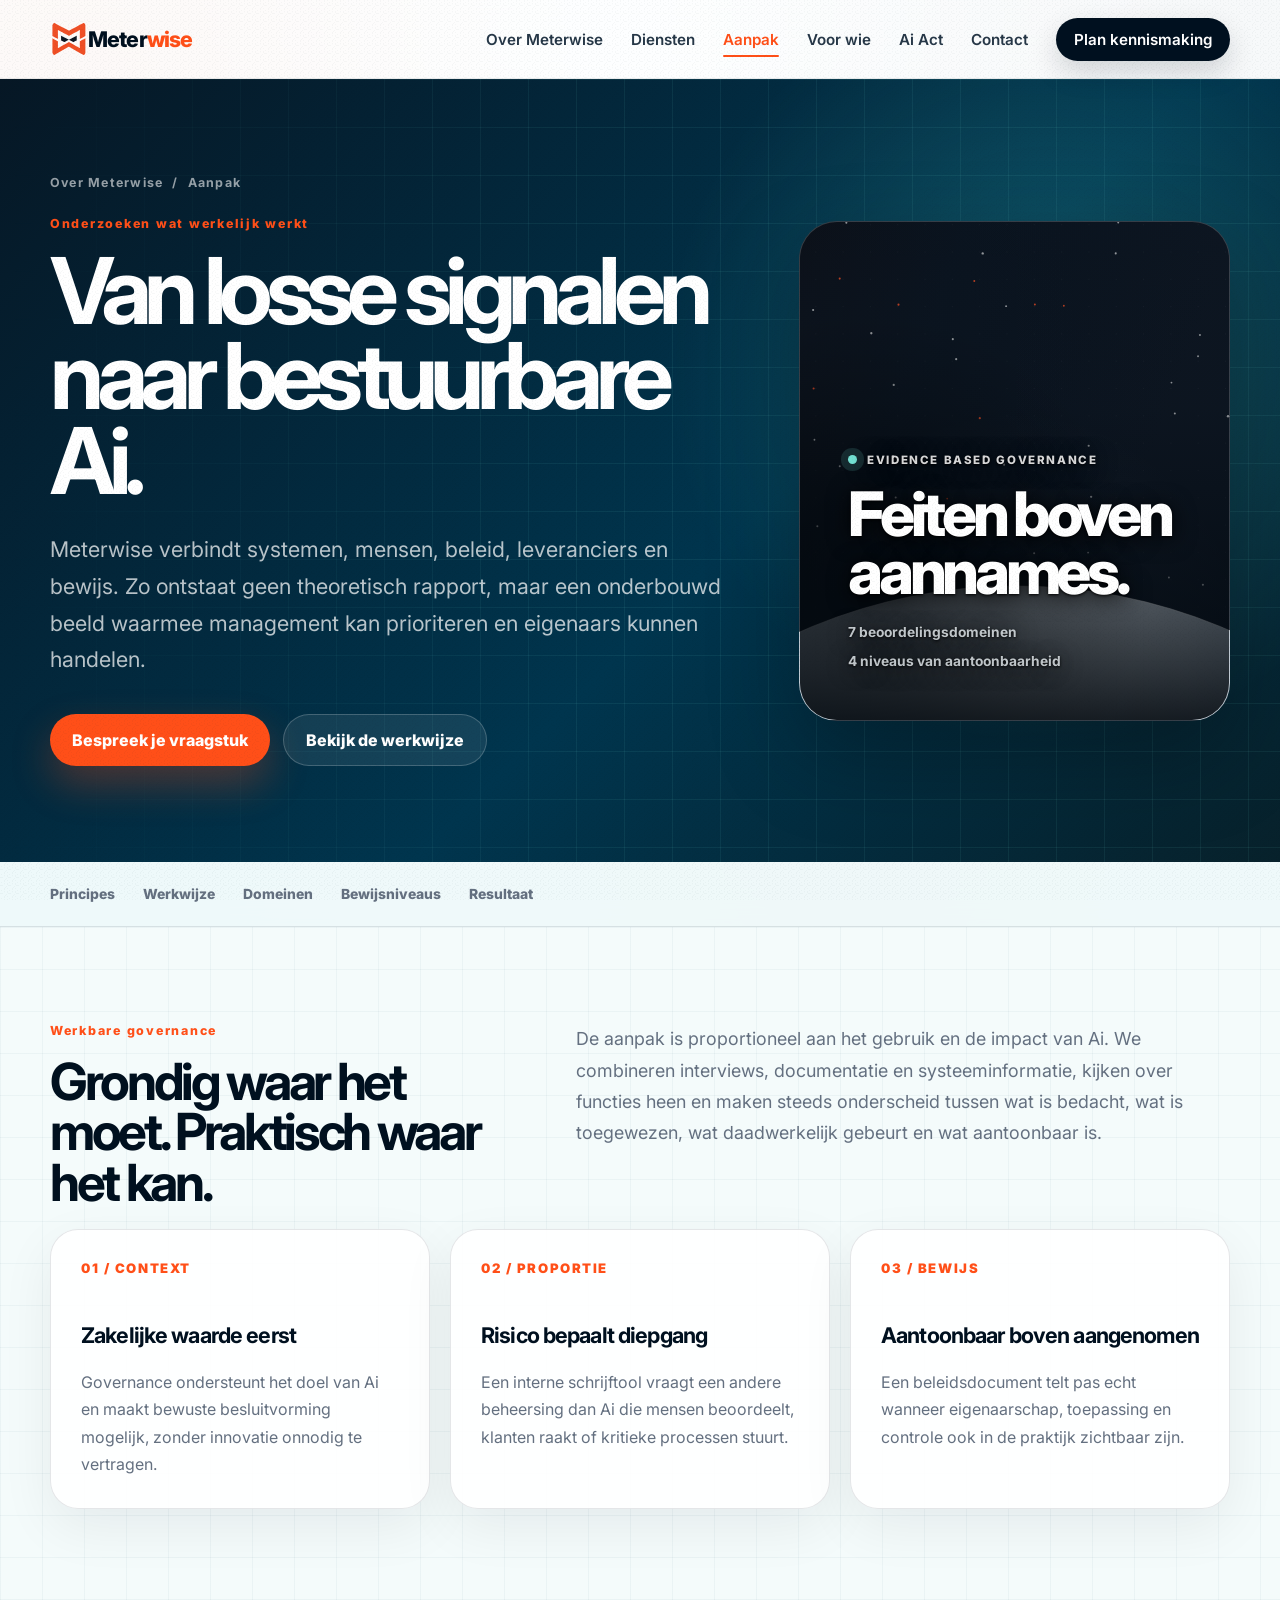
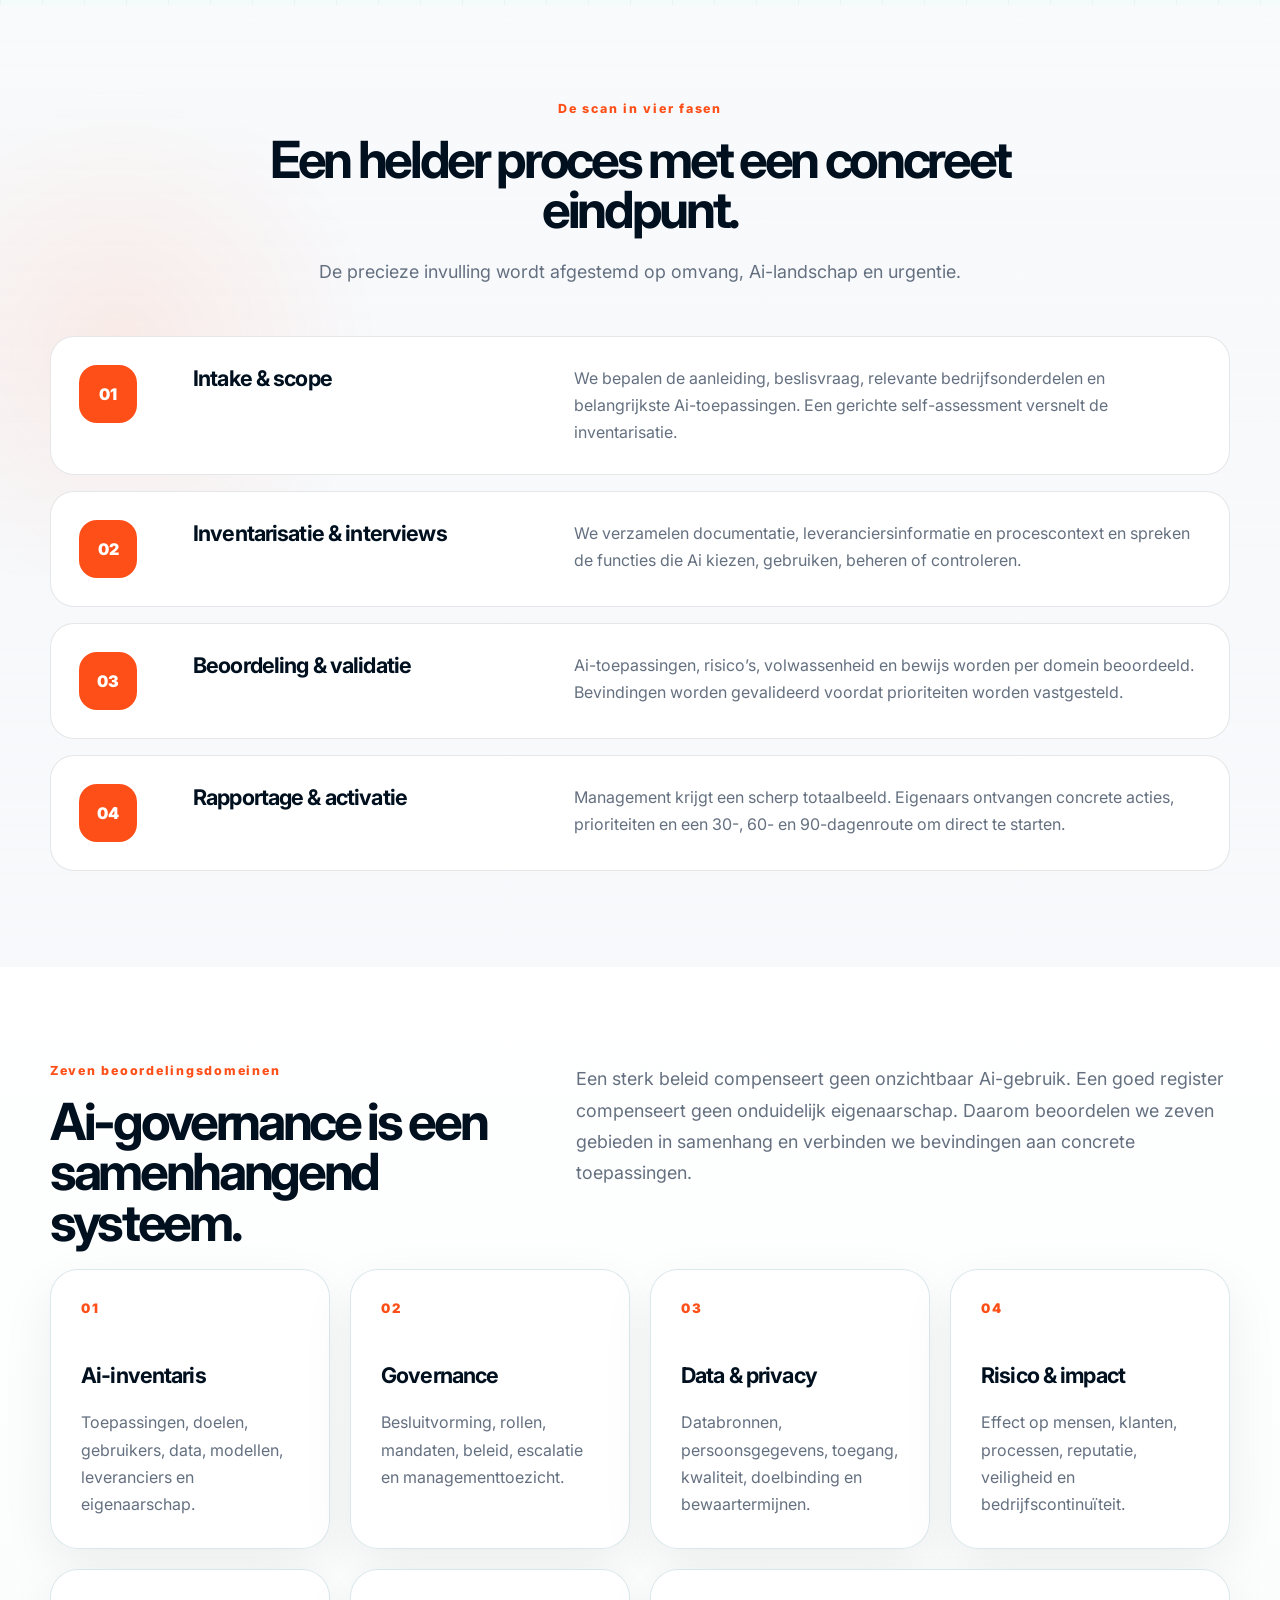
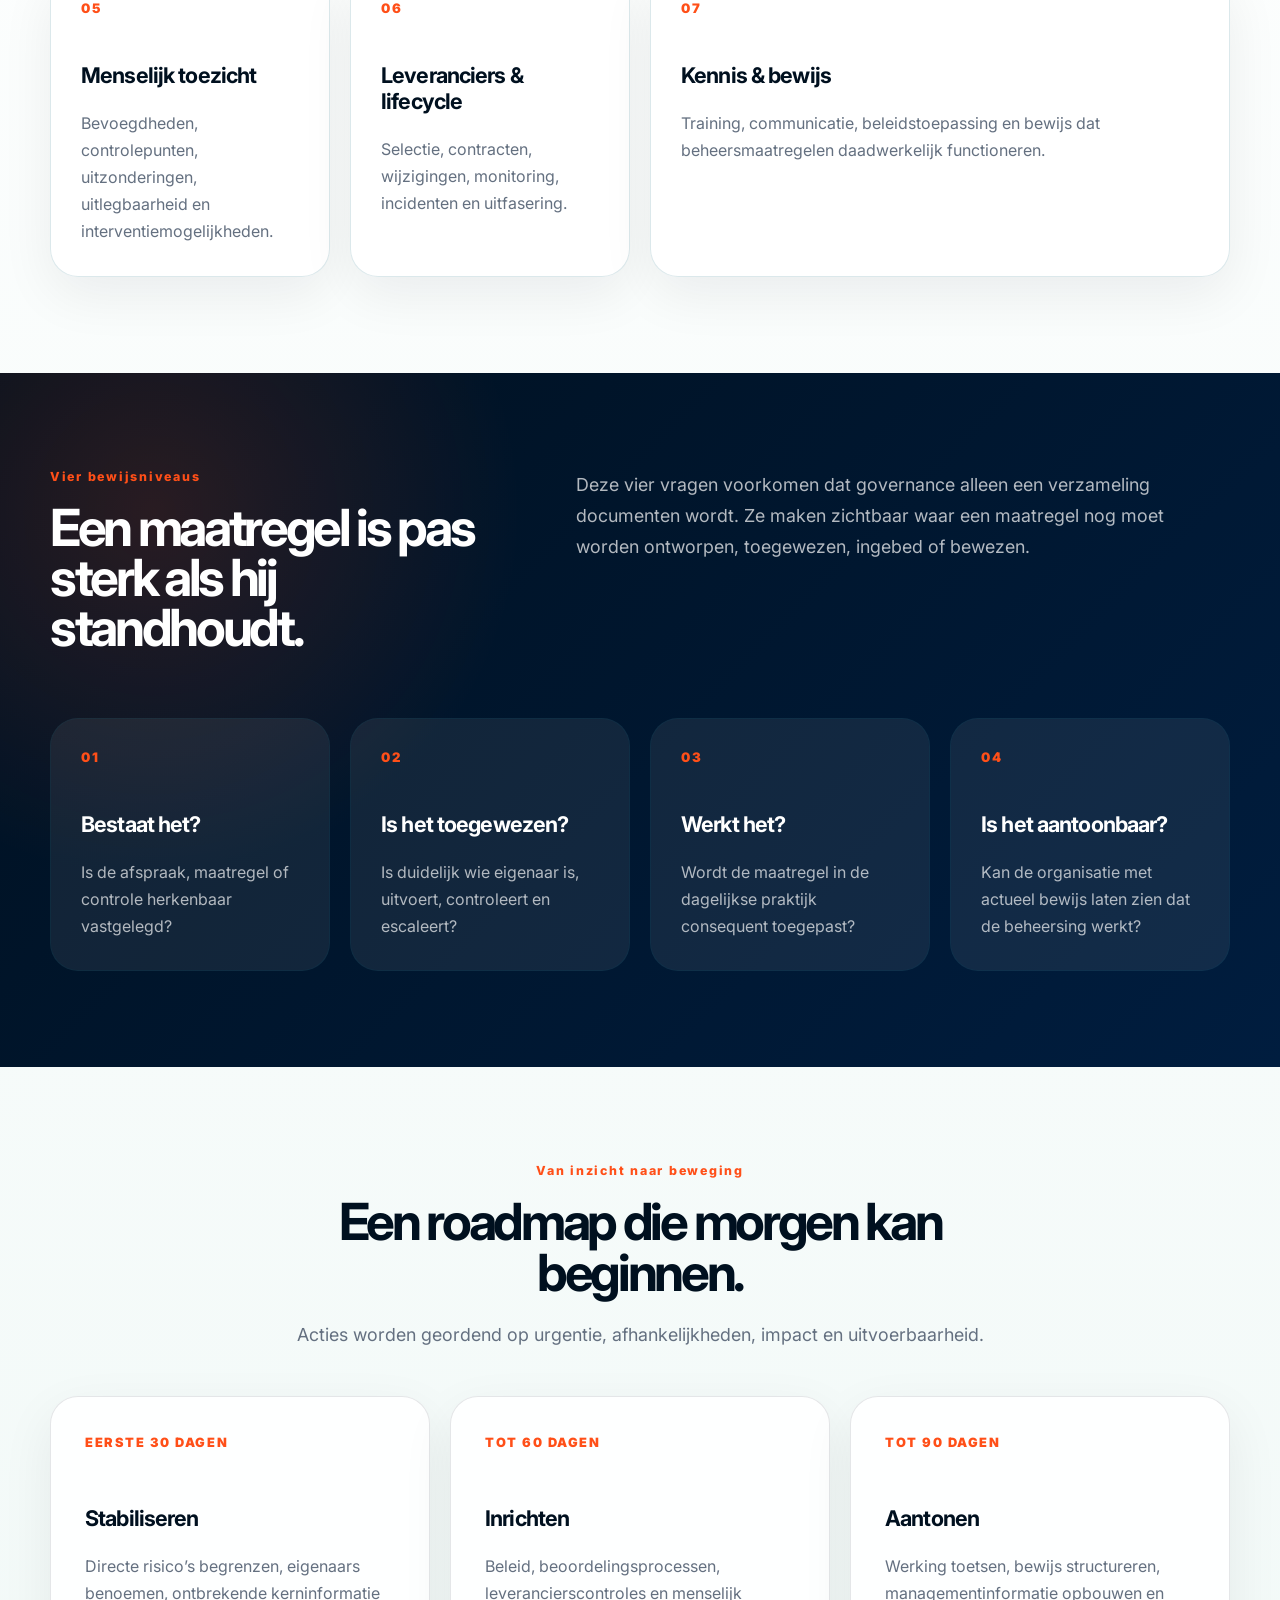
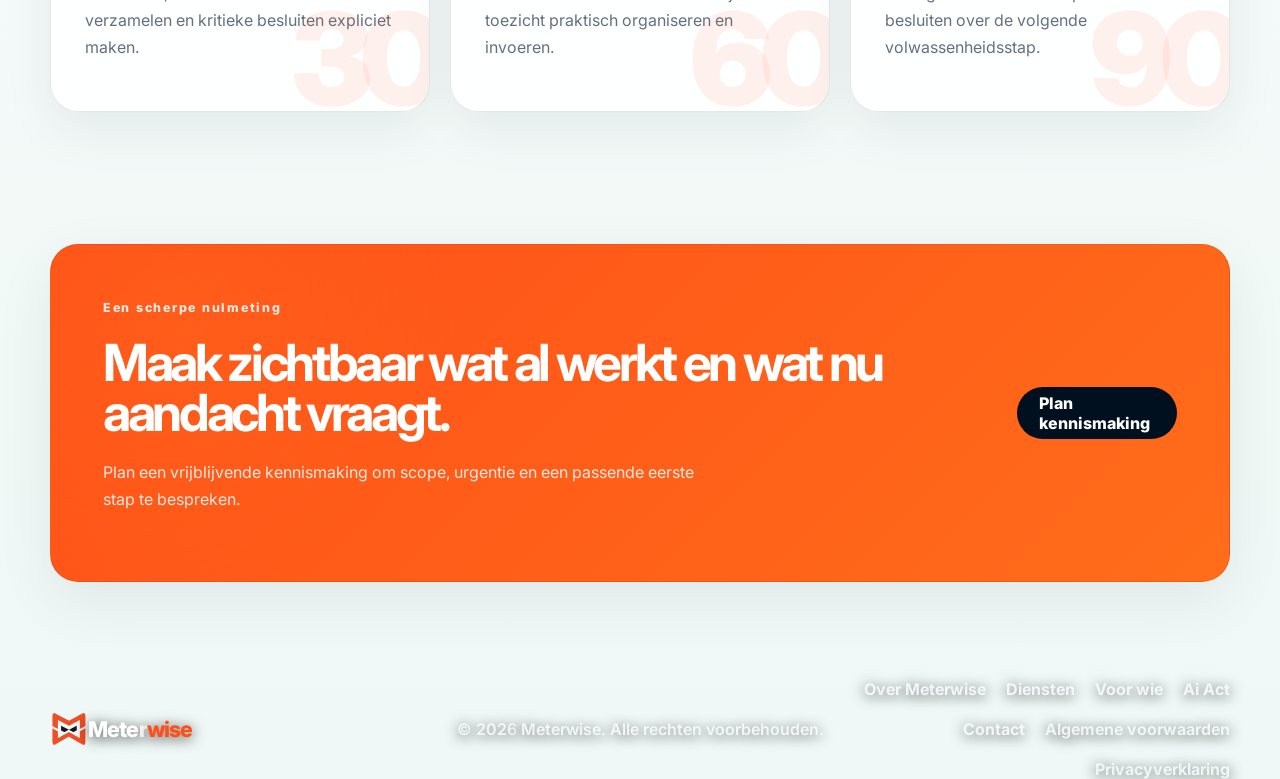
==== commit 61bd7a52: "Vernieuw sociale deelpreview" ====
--- a/aanpak/index.html
+++ b/aanpak/index.html
@@ -12,7 +12,7 @@
   <meta property="og:title" content="Aanpak | Meterwise">
   <meta property="og:description" content="Van inventarisatie en bewijsreview naar heldere prioriteiten, eigenaarschap en acties.">
   <meta property="og:url" content="https://meterwise.nl/aanpak/">
-  <meta property="og:image" content="https://meterwise.nl/assets/og-image.jpg">
+  <meta property="og:image" content="https://meterwise.nl/assets/og-meterwise-governance.jpg">
   <link rel="icon" href="../assets/favicon.svg" type="image/svg+xml">
   <link rel="preconnect" href="https://fonts.googleapis.com">
   <link rel="preconnect" href="https://fonts.gstatic.com" crossorigin>
--- a/styles.css
+++ b/styles.css
@@ -4710,6 +4710,15 @@
   object-position: 50% 50%;
   filter: none;
   image-rendering: auto;
+  transform-origin: 50% 50%;
+  animation: landing-earth-rotation 300s linear infinite;
+  will-change: transform;
+}
+
+@keyframes landing-earth-rotation {
+  to {
+    transform: rotate(1turn);
+  }
 }
 
 .landing-moon {
@@ -4731,7 +4740,34 @@
   backface-visibility: hidden;
 }
 
+.landing-moon::before,
+.landing-moon::after {
+  content: "";
+  position: absolute;
+  top: 0;
+  bottom: 0;
+  z-index: 0;
+  width: 22%;
+  background-image: url("assets/landing-space/apollo17-surface-cutout-3600.png");
+  background-repeat: no-repeat;
+  background-size: 454.55% 100%;
+  pointer-events: none;
+  transform: scaleX(-1);
+}
+
+.landing-moon::before {
+  left: calc(-22% + 1px);
+  background-position: left center;
+}
+
+.landing-moon::after {
+  right: calc(-22% + 1px);
+  background-position: right center;
+}
+
 .landing-moon img {
+  position: relative;
+  z-index: 1;
   display: block;
   width: 100%;
   height: 100%;
@@ -4869,7 +4905,7 @@
   }
 
   .landing-moon {
-    inset: auto auto -6vh 50%;
+    inset: auto auto -22vh 50%;
     width: max(248vw, 1120px);
     transform: translate3d(
         -50%,
@@ -4880,6 +4916,11 @@
       scale(calc(1 + var(--landing-progress) * 0.08));
   }
 
+  .landing-moon::before,
+  .landing-moon::after {
+    background-image: url("assets/landing-space/apollo17-surface-cutout-1800.png");
+  }
+
   .landing-copy {
     left: 20px;
     top: 44%;
@@ -4915,6 +4956,10 @@
 @media (prefers-reduced-motion: reduce) {
   .landing-earth {
     transform: translate3d(-50%, calc(-50% - 8vh), -120px) scale(0.95);
+  }
+
+  .landing-earth img {
+    animation: none;
   }
 
   .landing-moon {
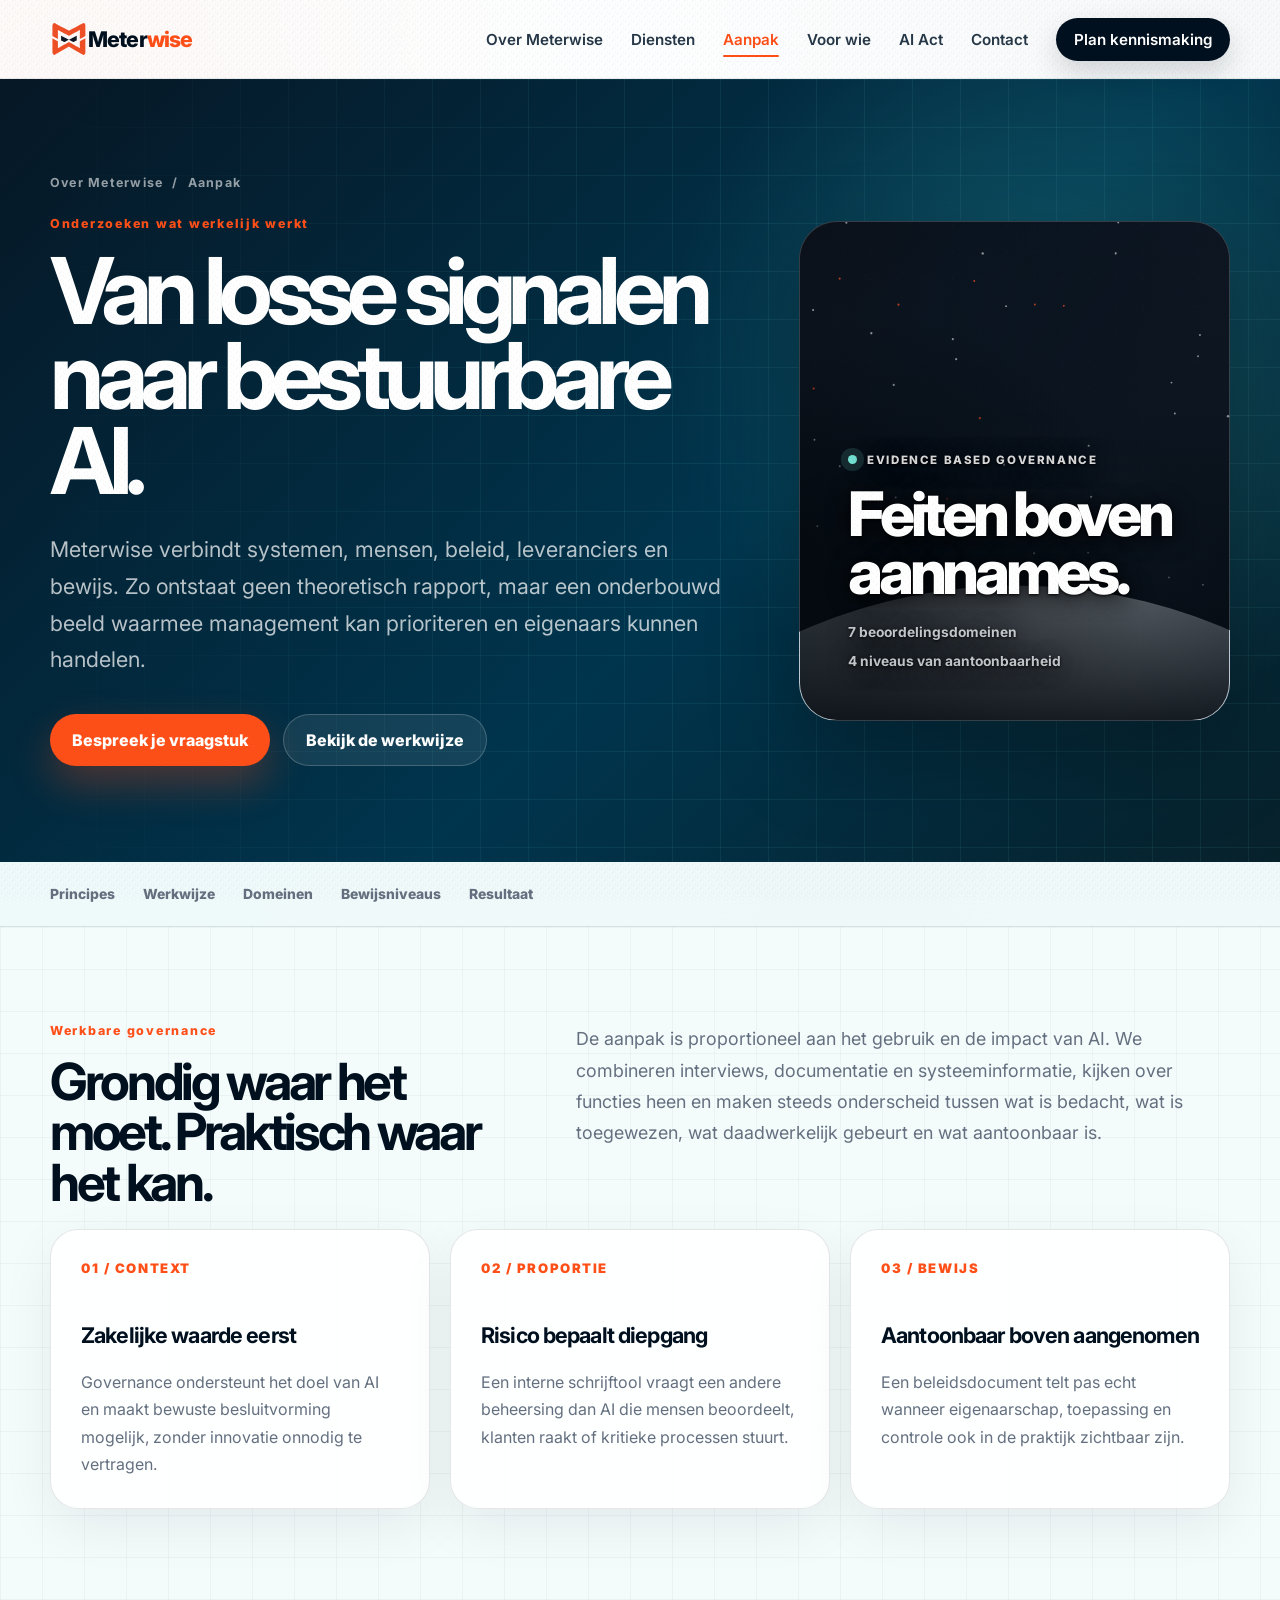
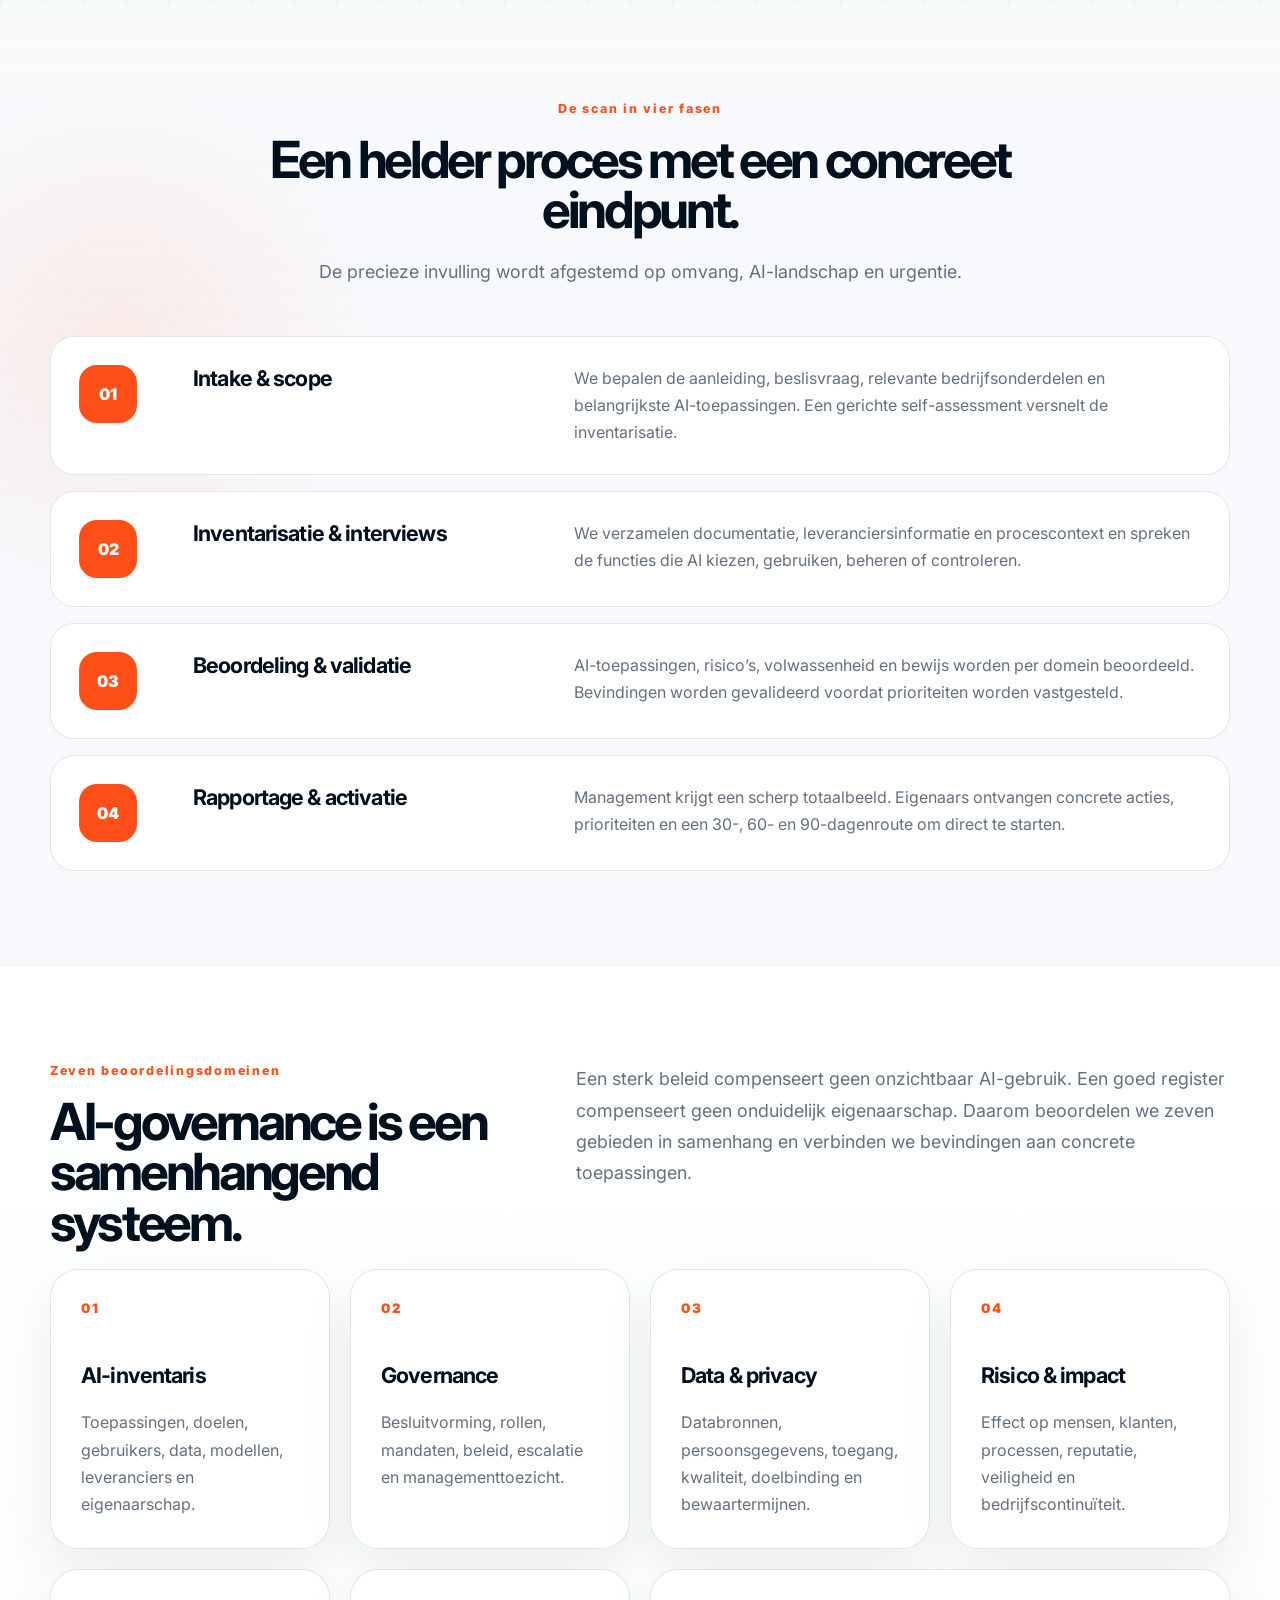
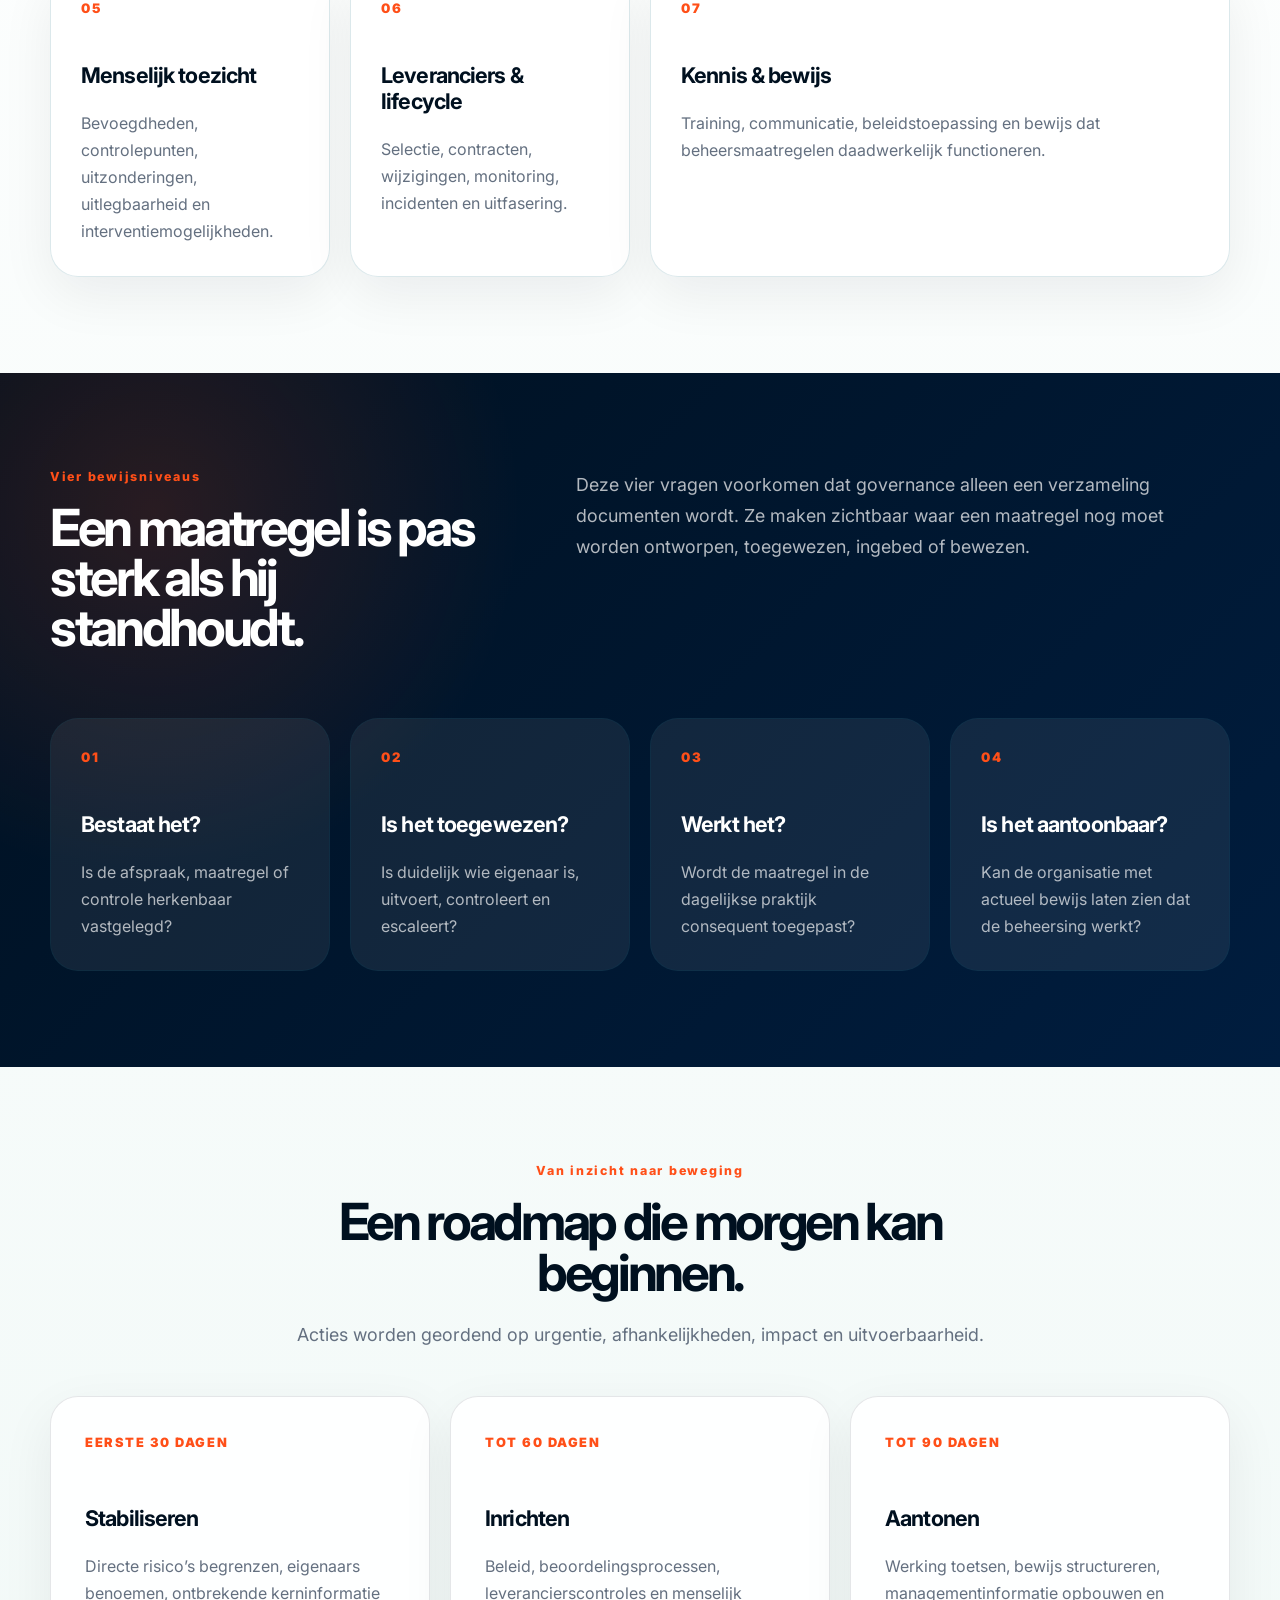
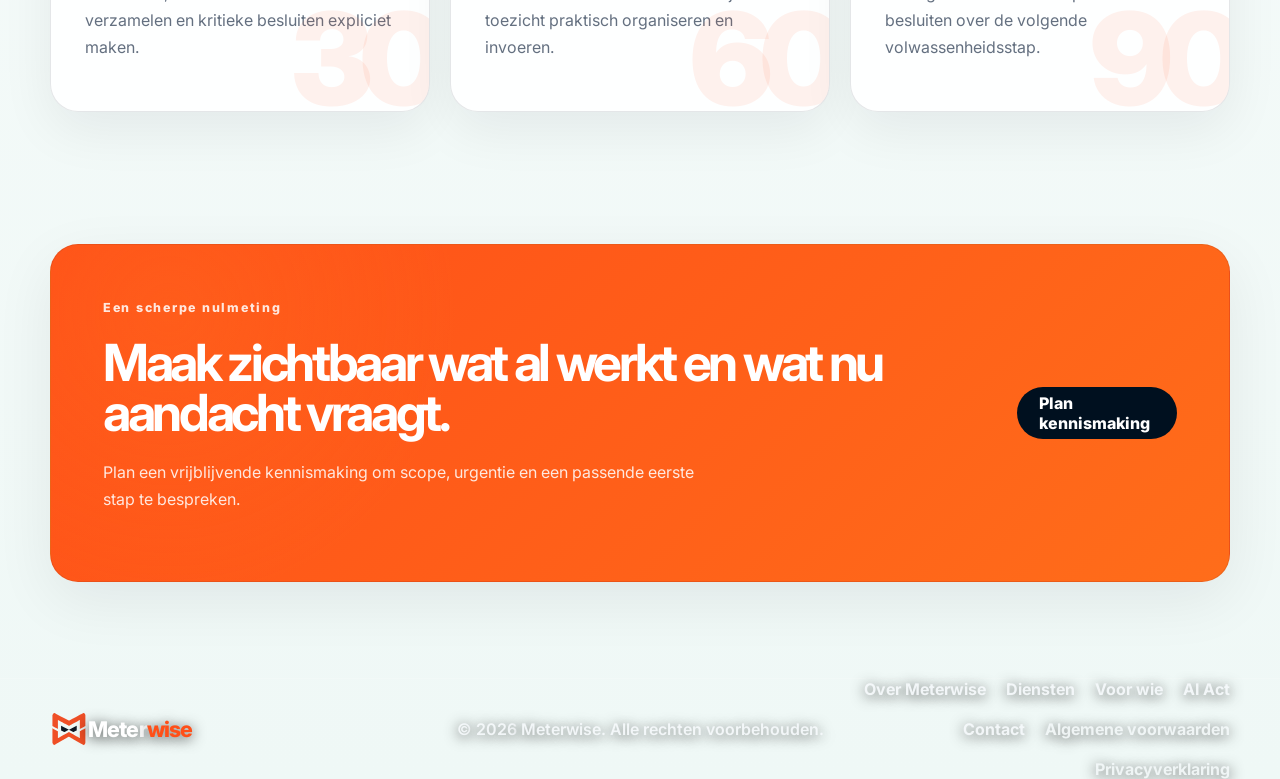
==== commit 2cc23789: "Herstel AI-schrijfwijze op hele website" ====
--- a/aanpak/index.html
+++ b/aanpak/index.html
@@ -4,7 +4,7 @@
   <meta charset="utf-8">
   <meta name="viewport" content="width=device-width, initial-scale=1">
   <title>Aanpak | Meterwise</title>
-  <meta name="description" content="Bekijk hoe Meterwise Ai-gebruik inventariseert, governance en risico’s onderzoekt en bevindingen vertaalt naar een concrete 90-dagenroadmap.">
+  <meta name="description" content="Bekijk hoe Meterwise AI-gebruik inventariseert, governance en risico’s onderzoekt en bevindingen vertaalt naar een concrete 90-dagenroadmap.">
   <meta name="theme-color" content="#00101F">
   <meta property="og:type" content="website">
   <meta property="og:locale" content="nl_NL">
@@ -39,7 +39,7 @@
         <a href="/diensten/">Diensten</a>
         <a href="/aanpak/" aria-current="page">Aanpak</a>
         <a href="/voor-wie/">Voor wie</a>
-        <a href="/ai-act/">Ai Act</a>
+        <a href="/ai-act/">AI Act</a>
         <a href="/contact/">Contact</a>
         <a class="nav-cta" href="/kennismaking/">Plan kennismaking</a>
       </div>
@@ -52,7 +52,7 @@
         <div class="reveal">
           <div class="breadcrumb"><a href="/">Over Meterwise</a><span>/</span><span>Aanpak</span></div>
           <p class="eyebrow">Onderzoeken wat werkelijk werkt</p>
-          <h1>Van losse signalen naar bestuurbare Ai.</h1>
+          <h1>Van losse signalen naar bestuurbare AI.</h1>
           <p class="page-hero-lead">
             Meterwise verbindt systemen, mensen, beleid, leveranciers en bewijs. Zo ontstaat geen theoretisch
             rapport, maar een onderbouwd beeld waarmee management kan prioriteren en eigenaars kunnen handelen.
@@ -91,7 +91,7 @@
             <h2>Grondig waar het moet. Praktisch waar het kan.</h2>
           </div>
           <p class="section-text reveal">
-            De aanpak is proportioneel aan het gebruik en de impact van Ai. We combineren interviews,
+            De aanpak is proportioneel aan het gebruik en de impact van AI. We combineren interviews,
             documentatie en systeeminformatie, kijken over functies heen en maken steeds onderscheid tussen
             wat is bedacht, wat is toegewezen, wat daadwerkelijk gebeurt en wat aantoonbaar is.
           </p>
@@ -101,12 +101,12 @@
           <article class="feature-card reveal">
             <strong>01 / Context</strong>
             <h3>Zakelijke waarde eerst</h3>
-            <p>Governance ondersteunt het doel van Ai en maakt bewuste besluitvorming mogelijk, zonder innovatie onnodig te vertragen.</p>
+            <p>Governance ondersteunt het doel van AI en maakt bewuste besluitvorming mogelijk, zonder innovatie onnodig te vertragen.</p>
           </article>
           <article class="feature-card reveal">
             <strong>02 / Proportie</strong>
             <h3>Risico bepaalt diepgang</h3>
-            <p>Een interne schrijftool vraagt een andere beheersing dan Ai die mensen beoordeelt, klanten raakt of kritieke processen stuurt.</p>
+            <p>Een interne schrijftool vraagt een andere beheersing dan AI die mensen beoordeelt, klanten raakt of kritieke processen stuurt.</p>
           </article>
           <article class="feature-card reveal">
             <strong>03 / Bewijs</strong>
@@ -122,24 +122,24 @@
         <div class="section-heading centered reveal">
           <p class="eyebrow">De scan in vier fasen</p>
           <h2>Een helder proces met een concreet eindpunt.</h2>
-          <p class="section-text">De precieze invulling wordt afgestemd op omvang, Ai-landschap en urgentie.</p>
+          <p class="section-text">De precieze invulling wordt afgestemd op omvang, AI-landschap en urgentie.</p>
         </div>
 
         <div class="process-steps">
           <article class="step-detail reveal">
             <span>01</span>
             <h3>Intake & scope</h3>
-            <p>We bepalen de aanleiding, beslisvraag, relevante bedrijfsonderdelen en belangrijkste Ai-toepassingen. Een gerichte self-assessment versnelt de inventarisatie.</p>
+            <p>We bepalen de aanleiding, beslisvraag, relevante bedrijfsonderdelen en belangrijkste AI-toepassingen. Een gerichte self-assessment versnelt de inventarisatie.</p>
           </article>
           <article class="step-detail reveal">
             <span>02</span>
             <h3>Inventarisatie & interviews</h3>
-            <p>We verzamelen documentatie, leveranciersinformatie en procescontext en spreken de functies die Ai kiezen, gebruiken, beheren of controleren.</p>
+            <p>We verzamelen documentatie, leveranciersinformatie en procescontext en spreken de functies die AI kiezen, gebruiken, beheren of controleren.</p>
           </article>
           <article class="step-detail reveal">
             <span>03</span>
             <h3>Beoordeling & validatie</h3>
-            <p>Ai-toepassingen, risico’s, volwassenheid en bewijs worden per domein beoordeeld. Bevindingen worden gevalideerd voordat prioriteiten worden vastgesteld.</p>
+            <p>AI-toepassingen, risico’s, volwassenheid en bewijs worden per domein beoordeeld. Bevindingen worden gevalideerd voordat prioriteiten worden vastgesteld.</p>
           </article>
           <article class="step-detail reveal">
             <span>04</span>
@@ -155,16 +155,16 @@
         <div class="page-intro">
           <div class="section-heading reveal">
             <p class="eyebrow">Zeven beoordelingsdomeinen</p>
-            <h2>Ai-governance is een samenhangend systeem.</h2>
+            <h2>AI-governance is een samenhangend systeem.</h2>
           </div>
           <p class="section-text reveal">
-            Een sterk beleid compenseert geen onzichtbaar Ai-gebruik. Een goed register compenseert geen onduidelijk
+            Een sterk beleid compenseert geen onzichtbaar AI-gebruik. Een goed register compenseert geen onduidelijk
             eigenaarschap. Daarom beoordelen we zeven gebieden in samenhang en verbinden we bevindingen aan concrete toepassingen.
           </p>
         </div>
 
         <div class="domain-grid">
-          <article class="domain-card reveal"><span>01</span><h3>Ai-inventaris</h3><p>Toepassingen, doelen, gebruikers, data, modellen, leveranciers en eigenaarschap.</p></article>
+          <article class="domain-card reveal"><span>01</span><h3>AI-inventaris</h3><p>Toepassingen, doelen, gebruikers, data, modellen, leveranciers en eigenaarschap.</p></article>
           <article class="domain-card reveal"><span>02</span><h3>Governance</h3><p>Besluitvorming, rollen, mandaten, beleid, escalatie en managementtoezicht.</p></article>
           <article class="domain-card reveal"><span>03</span><h3>Data & privacy</h3><p>Databronnen, persoonsgegevens, toegang, kwaliteit, doelbinding en bewaartermijnen.</p></article>
           <article class="domain-card reveal"><span>04</span><h3>Risico & impact</h3><p>Effect op mensen, klanten, processen, reputatie, veiligheid en bedrijfscontinuïteit.</p></article>
@@ -249,7 +249,7 @@
         <a href="/">Over Meterwise</a>
         <a href="/diensten/">Diensten</a>
         <a href="/voor-wie/">Voor wie</a>
-        <a href="/ai-act/">Ai Act</a>
+        <a href="/ai-act/">AI Act</a>
         <a href="/contact/">Contact</a>
         <a href="/algemene-voorwaarden/">Algemene voorwaarden</a>
         <a href="/privacyverklaring/">Privacyverklaring</a>
--- a/styles.css
+++ b/styles.css
@@ -1656,7 +1656,7 @@
   }
 }
 
-/* Preserve the requested “Ai” casing in labels that were formerly forced uppercase. */
+/* Preserve the requested “AI” casing in labels that were formerly forced uppercase. */
 .landing-kicker,
 .landing-index,
 .eyebrow {
@@ -1747,7 +1747,7 @@
   }
 }
 
-/* Customer-led positioning and Ai Act content */
+/* Customer-led positioning and AI Act content */
 .recognition {
   position: relative;
   isolation: isolate;
--- a/pages.css
+++ b/pages.css
@@ -725,7 +725,7 @@
   text-transform: none;
 }
 
-/* Ai Act page */
+/* AI Act page */
 .ai-timeline .step-detail {
   align-items: center;
 }
@@ -1156,7 +1156,7 @@
   box-shadow: 0 20px 55px rgba(44, 34, 73, 0.06);
 }
 
-/* Ai Act: editorial, weighty and time-led */
+/* AI Act: editorial, weighty and time-led */
 .page-ai-act {
   background: linear-gradient(180deg, #fbf8f3 0%, #ffffff 46%, #f8f3eb 100%);
 }
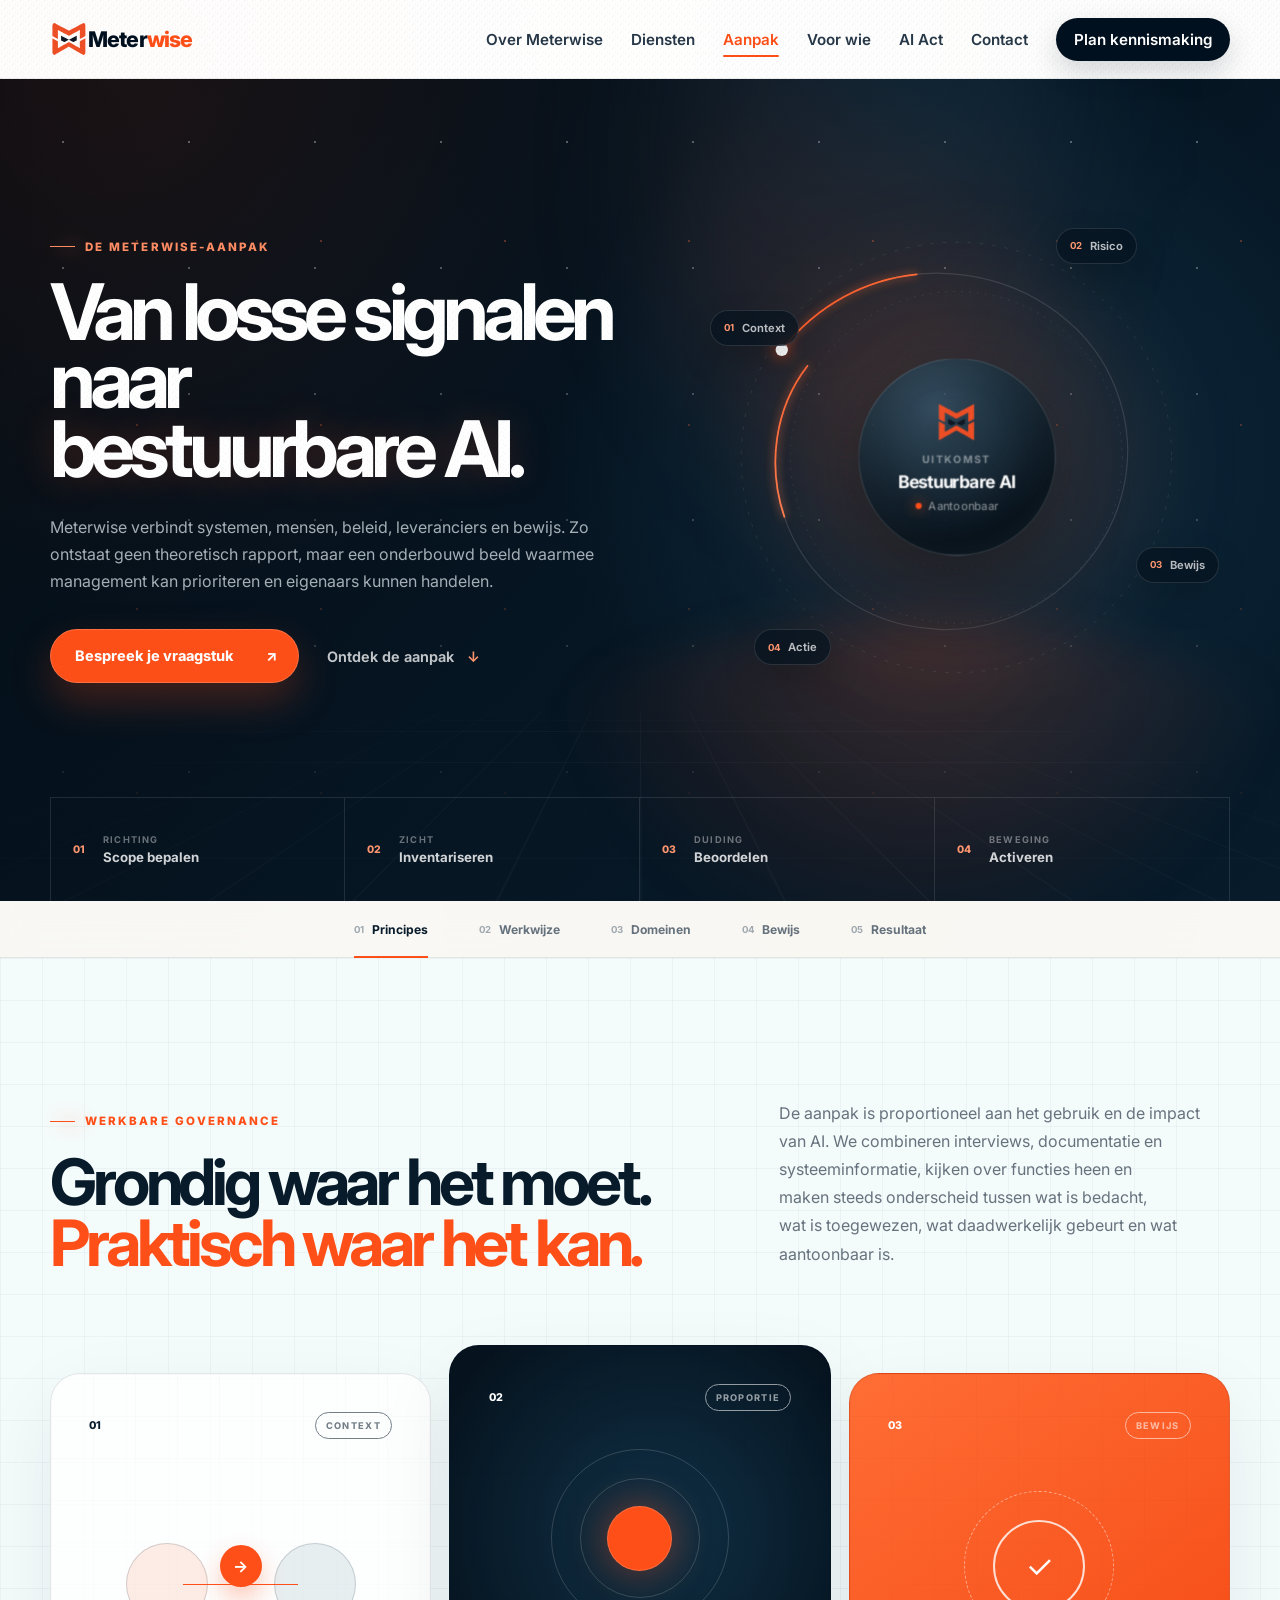
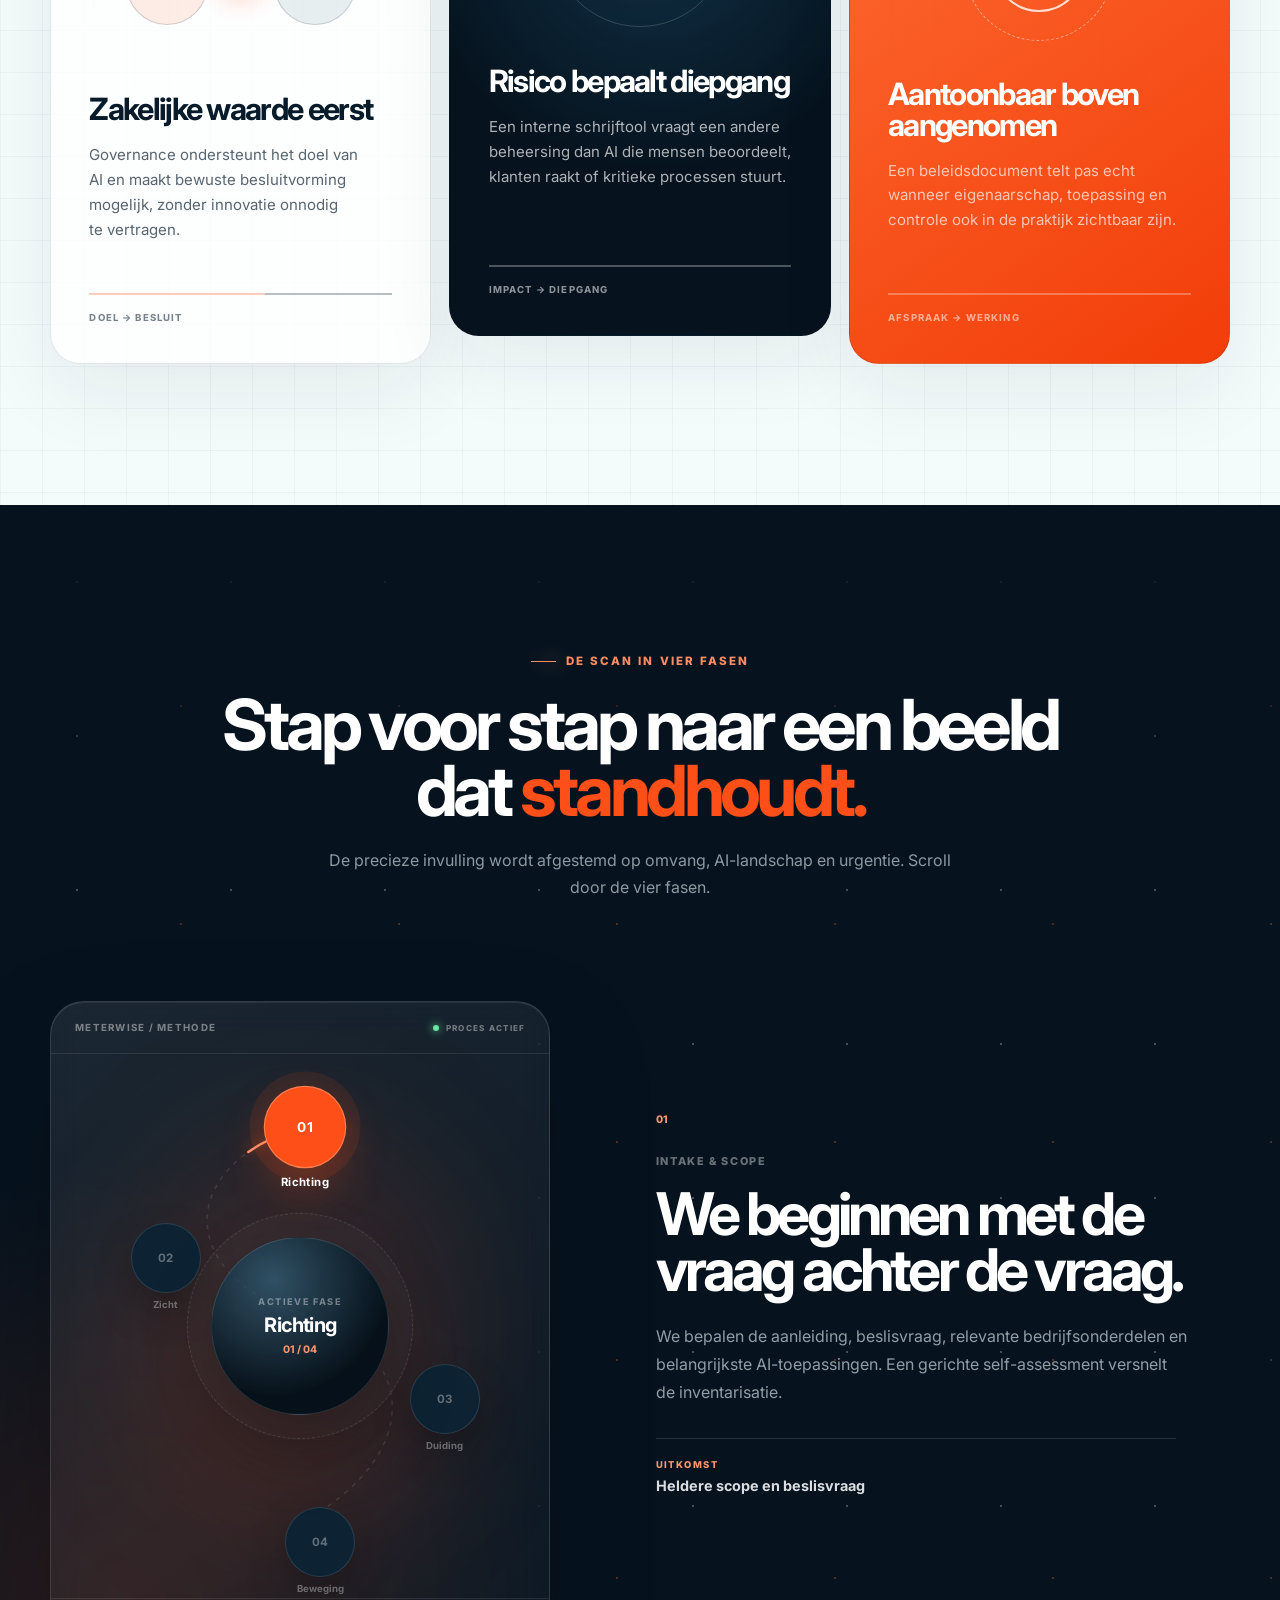
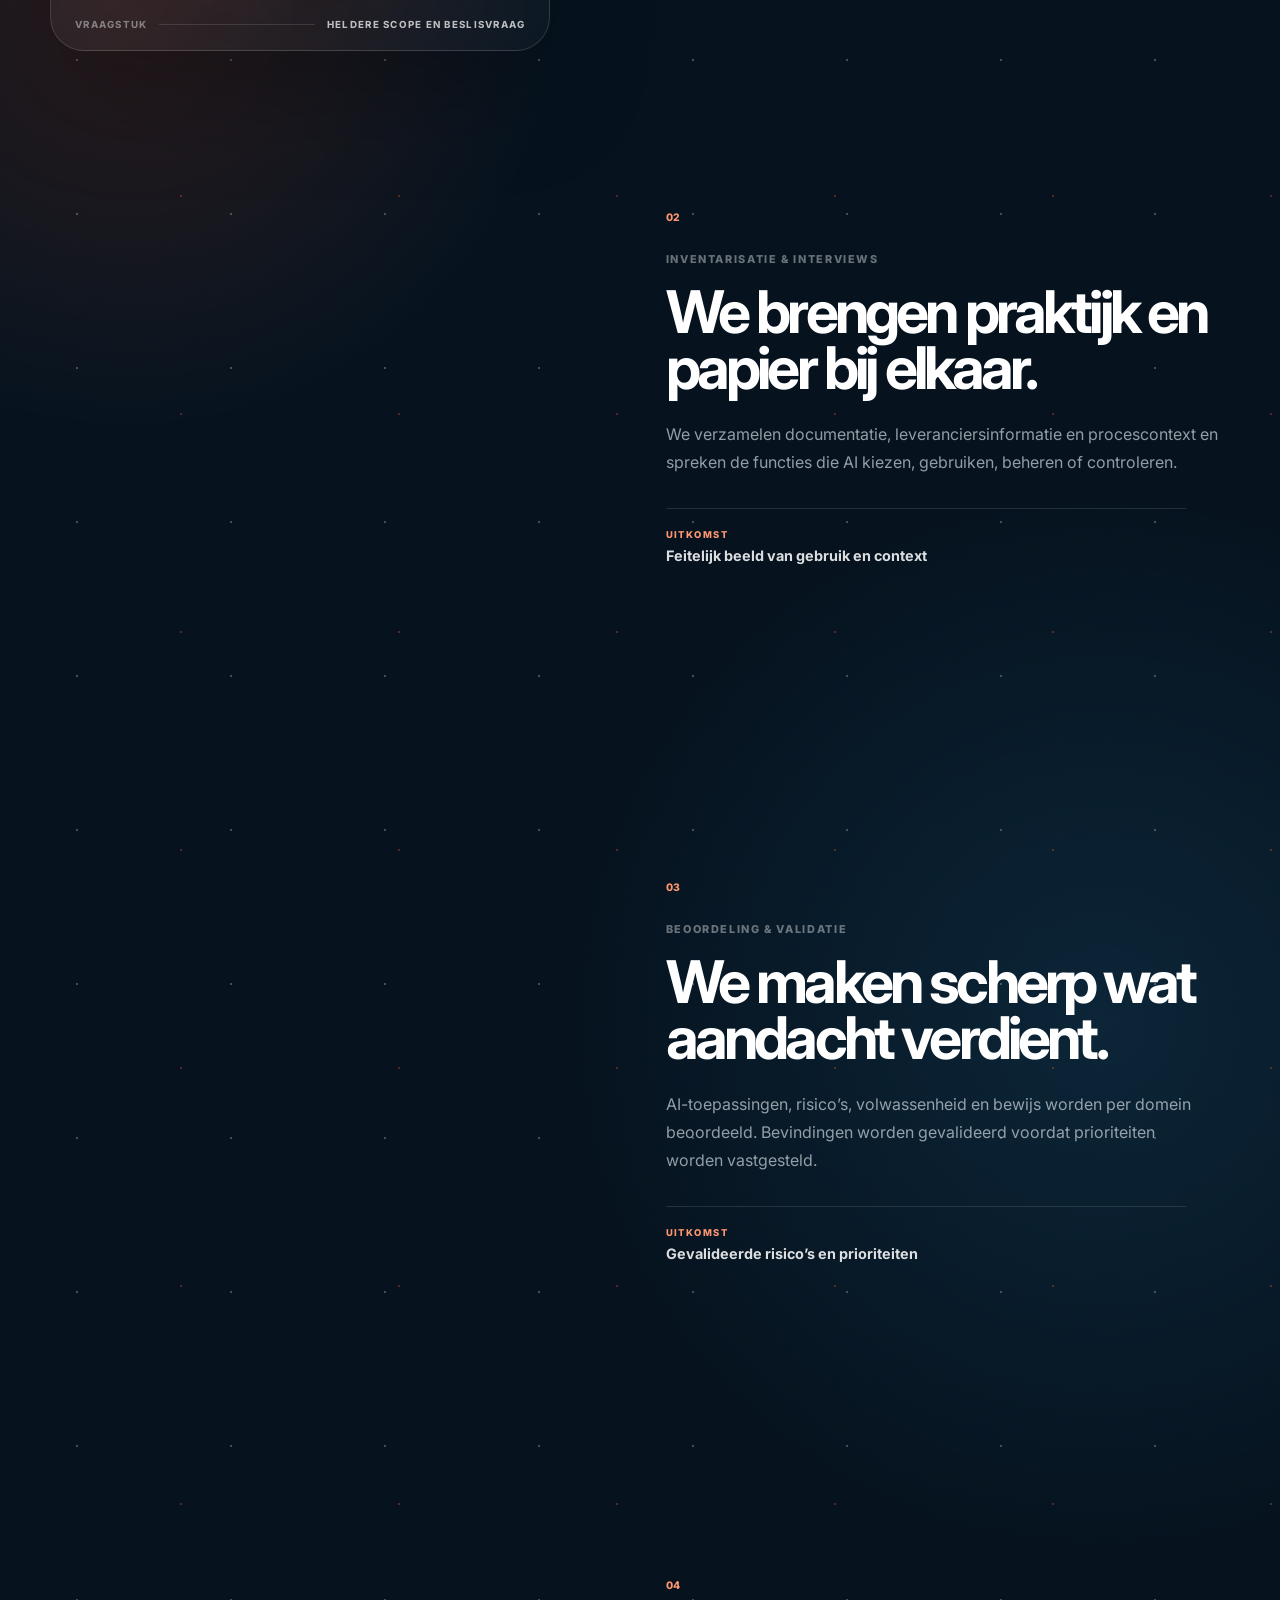
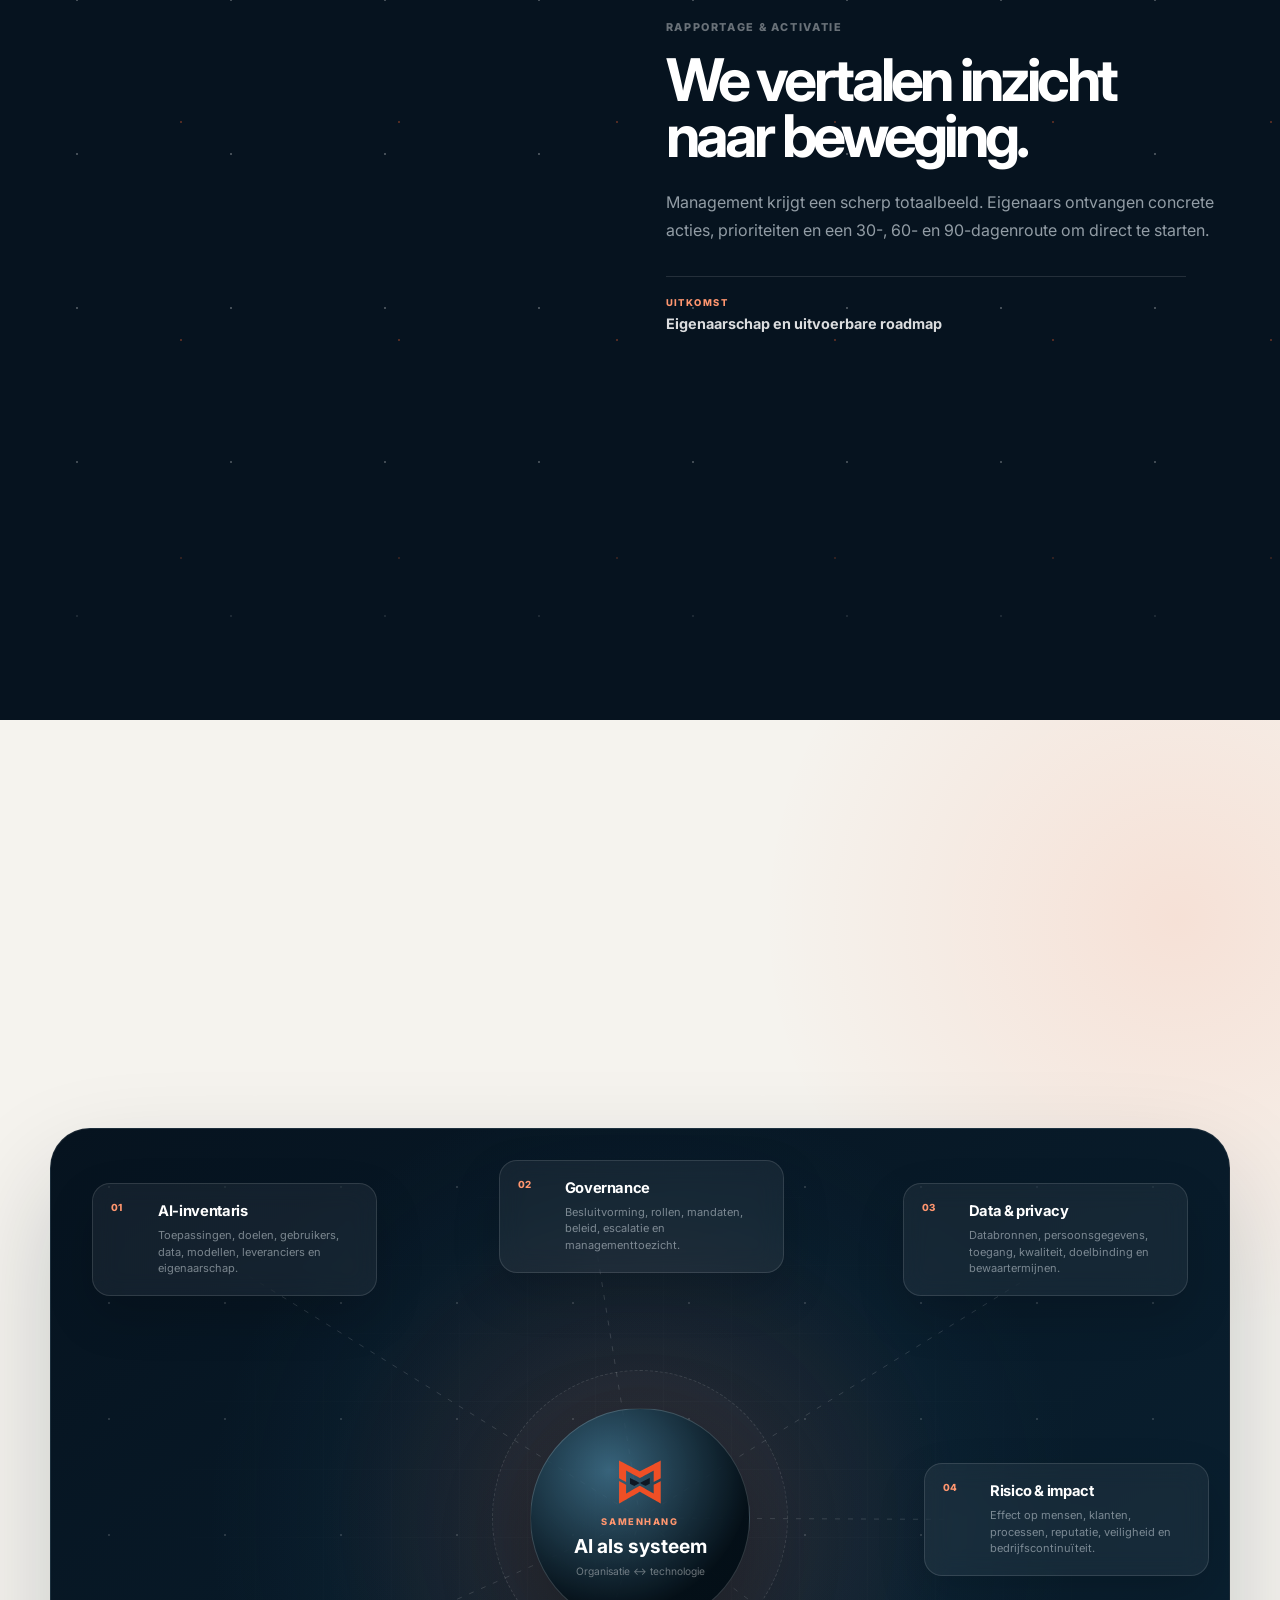
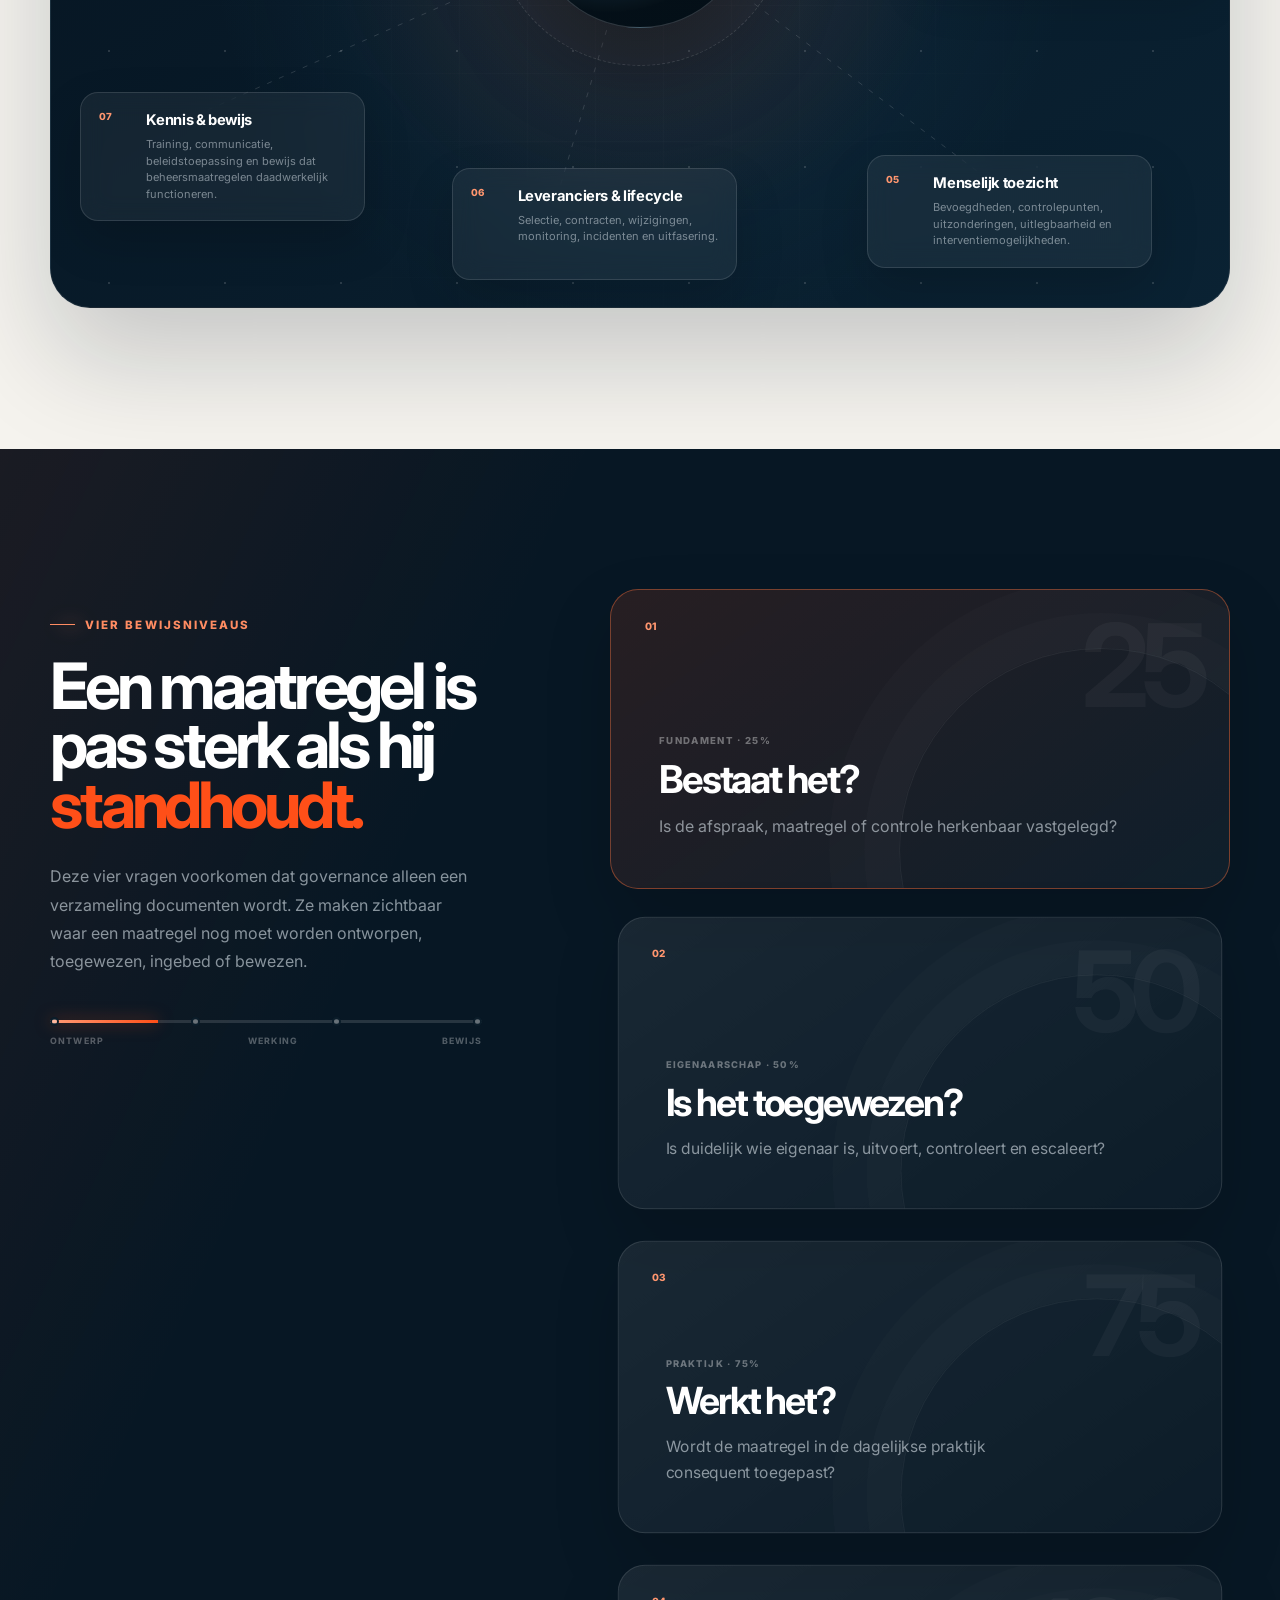
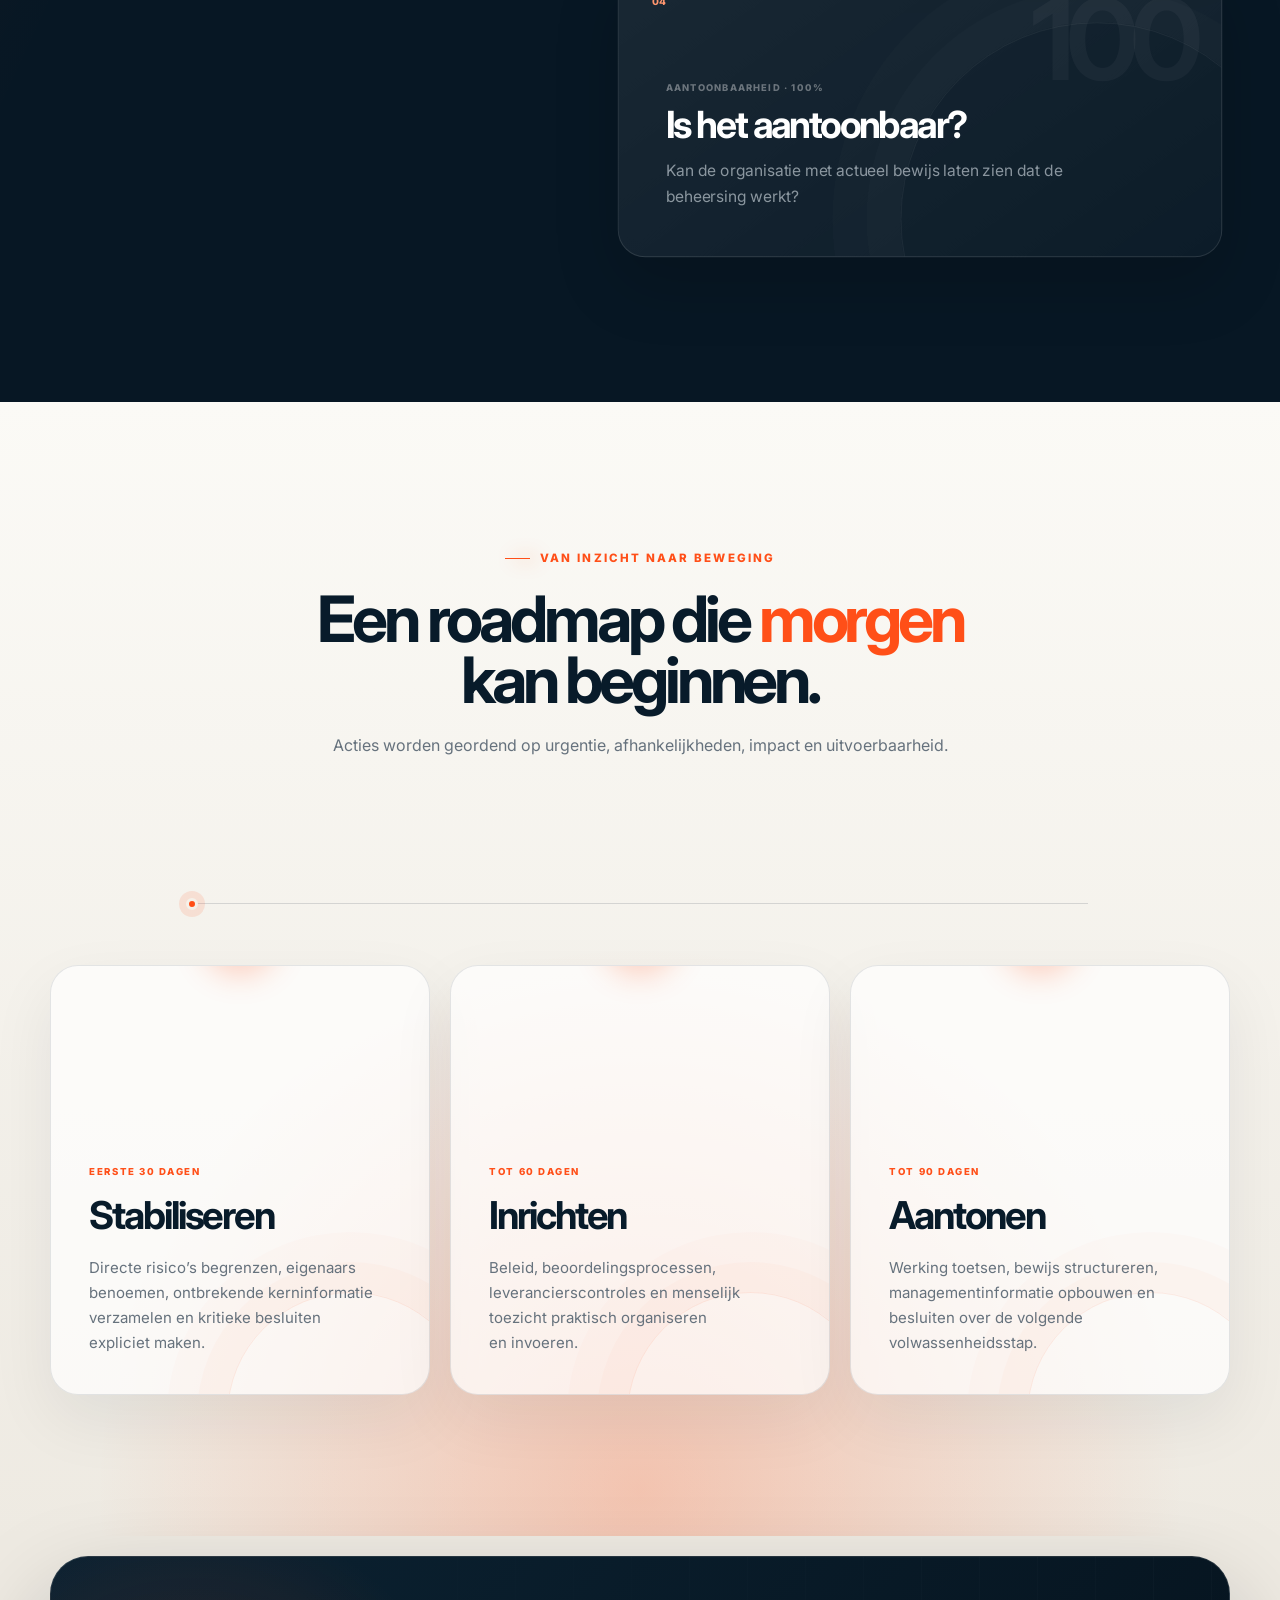
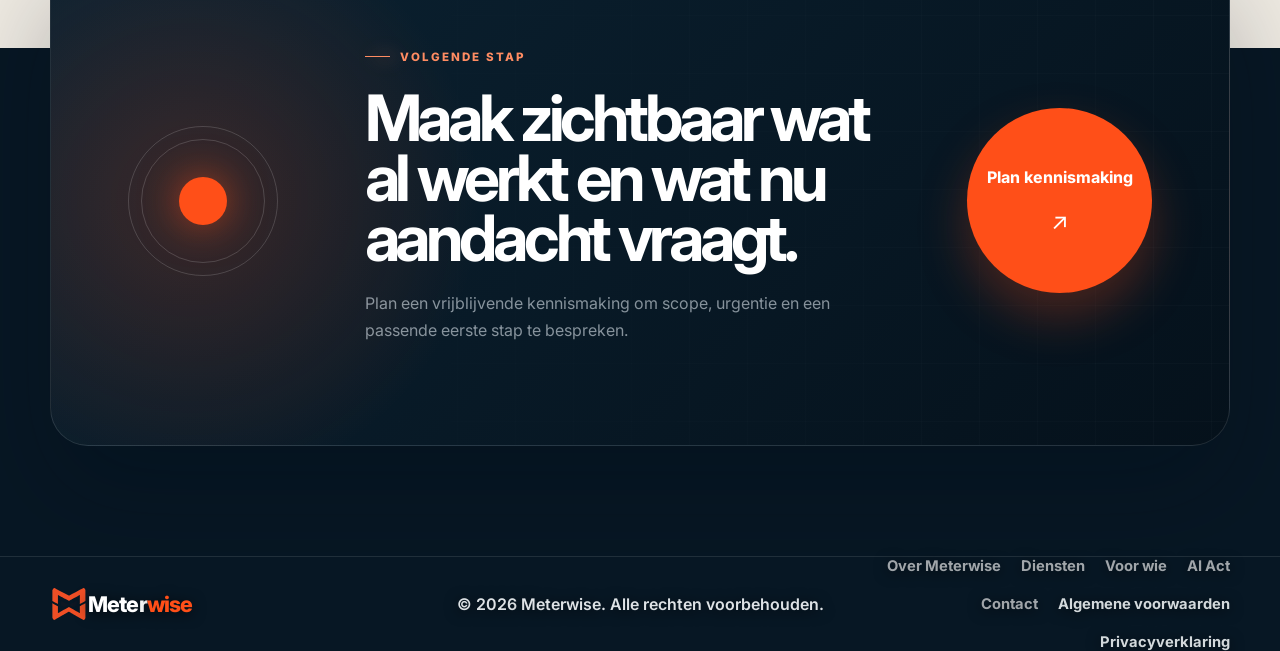
==== commit 253258e3: "Vernieuw websiteontwerp en interacties" ====
--- a/aanpak/index.html
+++ b/aanpak/index.html
@@ -1,262 +1,353 @@
-<!doctype html>
-<html lang="nl" class="no-js">
-<head>
-  <meta charset="utf-8">
-  <meta name="viewport" content="width=device-width, initial-scale=1">
-  <title>Aanpak | Meterwise</title>
-  <meta name="description" content="Bekijk hoe Meterwise AI-gebruik inventariseert, governance en risico’s onderzoekt en bevindingen vertaalt naar een concrete 90-dagenroadmap.">
-  <meta name="theme-color" content="#00101F">
-  <meta property="og:type" content="website">
-  <meta property="og:locale" content="nl_NL">
-  <meta property="og:site_name" content="Meterwise">
-  <meta property="og:title" content="Aanpak | Meterwise">
-  <meta property="og:description" content="Van inventarisatie en bewijsreview naar heldere prioriteiten, eigenaarschap en acties.">
-  <meta property="og:url" content="https://meterwise.nl/aanpak/">
-  <meta property="og:image" content="https://meterwise.nl/assets/og-meterwise-governance.jpg">
-  <link rel="icon" href="../assets/favicon.svg" type="image/svg+xml">
-  <link rel="preconnect" href="https://fonts.googleapis.com">
-  <link rel="preconnect" href="https://fonts.gstatic.com" crossorigin>
-  <link href="https://fonts.googleapis.com/css2?family=Inter:wght@400;500;600;700;800&amp;display=swap" rel="stylesheet">
+<!doctype html>
+<html lang="nl" class="no-js">
+<head>
+  <meta charset="utf-8">
+  <meta name="viewport" content="width=device-width, initial-scale=1">
+  <title>Aanpak | Meterwise</title>
+  <meta name="description" content="Bekijk hoe Meterwise AI-gebruik inventariseert, governance en risico’s onderzoekt en bevindingen vertaalt naar een concrete 90-dagenroadmap.">
+  <meta name="theme-color" content="#06131f">
+  <meta property="og:type" content="website">
+  <meta property="og:locale" content="nl_NL">
+  <meta property="og:site_name" content="Meterwise">
+  <meta property="og:title" content="Aanpak | Meterwise">
+  <meta property="og:description" content="Van inventarisatie en bewijsreview naar heldere prioriteiten, eigenaarschap en acties.">
+  <meta property="og:url" content="https://meterwise.nl/aanpak/">
+  <meta property="og:image" content="https://meterwise.nl/assets/og-meterwise-logo.jpg">
+  <link rel="icon" href="../assets/favicon.svg" type="image/svg+xml">
+  <link rel="preconnect" href="https://fonts.googleapis.com">
+  <link rel="preconnect" href="https://fonts.gstatic.com" crossorigin>
+  <link href="https://fonts.googleapis.com/css2?family=Inter:wght@400;500;600;700;800&amp;display=swap" rel="stylesheet">
   <link rel="stylesheet" href="../styles.css?v=20260810-cosmic">
   <link rel="stylesheet" href="../pages.css?v=20260813-fullbleed-panels">
-  <script>document.documentElement.classList.replace("no-js", "js");</script>
-</head>
-
-<body class="detail-page page-aanpak">
-  <a class="skip-link" href="#main-content">Ga naar hoofdinhoud</a>
-  <div class="scroll-progress" aria-hidden="true"><span></span></div>
-  <div class="site-grain" aria-hidden="true"></div>
-
-  <header class="site-header" id="top">
-    <nav class="nav container" aria-label="Hoofdnavigatie">
-      <a class="brand" href="/" aria-label="Meterwise home">
-        <img src="../assets/favicon.svg" alt="" class="brand-mark">
-        <span>Meter<span>wise</span></span>
-      </a>
-      <button class="nav-toggle" type="button" aria-label="Menu openen" aria-expanded="false"><span></span><span></span></button>
-      <div class="nav-links" data-nav-links>
-        <a href="/">Over Meterwise</a>
-        <a href="/diensten/">Diensten</a>
-        <a href="/aanpak/" aria-current="page">Aanpak</a>
-        <a href="/voor-wie/">Voor wie</a>
-        <a href="/ai-act/">AI Act</a>
+  <link rel="stylesheet" href="aanpak.css?v=20260816-journey-v1">
+  <script>document.documentElement.classList.replace("no-js", "js");</script>
+</head>
+
+<body class="detail-page page-aanpak approach-journey-page">
+  <a class="skip-link" href="#main-content">Ga naar hoofdinhoud</a>
+  <div class="scroll-progress" aria-hidden="true"><span></span></div>
+  <div class="site-grain" aria-hidden="true"></div>
+
+  <header class="site-header" id="top">
+    <nav class="nav container" aria-label="Hoofdnavigatie">
+      <a class="brand" href="/" aria-label="Meterwise home">
+        <img src="../assets/favicon.svg" alt="" class="brand-mark">
+        <span>Meter<span>wise</span></span>
+      </a>
+      <button class="nav-toggle" type="button" aria-label="Menu openen" aria-expanded="false"><span></span><span></span></button>
+      <div class="nav-links" data-nav-links>
+        <a href="/">Over Meterwise</a>
+        <a href="/diensten/">Diensten</a>
+        <a href="/aanpak/" aria-current="page">Aanpak</a>
+        <a href="/voor-wie/">Voor wie</a>
+        <a href="/ai-act/">AI Act</a>
         <a href="/contact/">Contact</a>
-        <a class="nav-cta" href="/kennismaking/">Plan kennismaking</a>
-      </div>
-    </nav>
-  </header>
-
-  <main id="main-content">
-    <section class="page-hero">
-      <div class="container page-hero-grid">
-        <div class="reveal">
-          <div class="breadcrumb"><a href="/">Over Meterwise</a><span>/</span><span>Aanpak</span></div>
-          <p class="eyebrow">Onderzoeken wat werkelijk werkt</p>
-          <h1>Van losse signalen naar bestuurbare AI.</h1>
-          <p class="page-hero-lead">
-            Meterwise verbindt systemen, mensen, beleid, leveranciers en bewijs. Zo ontstaat geen theoretisch
-            rapport, maar een onderbouwd beeld waarmee management kan prioriteren en eigenaars kunnen handelen.
-          </p>
-          <div class="page-hero-actions">
-            <a class="button primary" href="/kennismaking/">Bespreek je vraagstuk</a>
-            <a class="button secondary" href="#werkwijze">Bekijk de werkwijze</a>
-          </div>
-        </div>
-        <aside class="page-signal route-portal cosmic-infographic cosmic-moonlight reveal" aria-label="Kern van de aanpak">
-          <span class="signal-label">Evidence based governance</span>
-          <strong class="signal-value">Feiten boven aannames.</strong>
-          <div class="signal-meta">
-            <span>7 beoordelingsdomeinen</span>
-            <span>4 niveaus van aantoonbaarheid</span>
-          </div>
-        </aside>
-      </div>
-    </section>
-
-    <nav class="page-nav" aria-label="Op deze pagina">
-      <div class="container page-nav-inner">
-        <a href="#principes">Principes</a>
-        <a href="#werkwijze">Werkwijze</a>
-        <a href="#domeinen">Domeinen</a>
-        <a href="#bewijs">Bewijsniveaus</a>
-        <a href="#resultaat">Resultaat</a>
-      </div>
-    </nav>
-
-    <section class="section" id="principes">
-      <div class="container">
-        <div class="page-intro">
-          <div class="section-heading reveal">
-            <p class="eyebrow">Werkbare governance</p>
-            <h2>Grondig waar het moet. Praktisch waar het kan.</h2>
-          </div>
-          <p class="section-text reveal">
-            De aanpak is proportioneel aan het gebruik en de impact van AI. We combineren interviews,
-            documentatie en systeeminformatie, kijken over functies heen en maken steeds onderscheid tussen
-            wat is bedacht, wat is toegewezen, wat daadwerkelijk gebeurt en wat aantoonbaar is.
-          </p>
-        </div>
-
-        <div class="feature-grid">
-          <article class="feature-card reveal">
-            <strong>01 / Context</strong>
-            <h3>Zakelijke waarde eerst</h3>
-            <p>Governance ondersteunt het doel van AI en maakt bewuste besluitvorming mogelijk, zonder innovatie onnodig te vertragen.</p>
-          </article>
-          <article class="feature-card reveal">
-            <strong>02 / Proportie</strong>
-            <h3>Risico bepaalt diepgang</h3>
-            <p>Een interne schrijftool vraagt een andere beheersing dan AI die mensen beoordeelt, klanten raakt of kritieke processen stuurt.</p>
-          </article>
-          <article class="feature-card reveal">
-            <strong>03 / Bewijs</strong>
-            <h3>Aantoonbaar boven aangenomen</h3>
-            <p>Een beleidsdocument telt pas echt wanneer eigenaarschap, toepassing en controle ook in de praktijk zichtbaar zijn.</p>
-          </article>
-        </div>
-      </div>
-    </section>
-
-    <section class="section services" id="werkwijze">
-      <div class="container">
-        <div class="section-heading centered reveal">
-          <p class="eyebrow">De scan in vier fasen</p>
-          <h2>Een helder proces met een concreet eindpunt.</h2>
-          <p class="section-text">De precieze invulling wordt afgestemd op omvang, AI-landschap en urgentie.</p>
-        </div>
-
-        <div class="process-steps">
-          <article class="step-detail reveal">
-            <span>01</span>
-            <h3>Intake & scope</h3>
-            <p>We bepalen de aanleiding, beslisvraag, relevante bedrijfsonderdelen en belangrijkste AI-toepassingen. Een gerichte self-assessment versnelt de inventarisatie.</p>
-          </article>
-          <article class="step-detail reveal">
-            <span>02</span>
-            <h3>Inventarisatie & interviews</h3>
-            <p>We verzamelen documentatie, leveranciersinformatie en procescontext en spreken de functies die AI kiezen, gebruiken, beheren of controleren.</p>
-          </article>
-          <article class="step-detail reveal">
-            <span>03</span>
-            <h3>Beoordeling & validatie</h3>
-            <p>AI-toepassingen, risico’s, volwassenheid en bewijs worden per domein beoordeeld. Bevindingen worden gevalideerd voordat prioriteiten worden vastgesteld.</p>
-          </article>
-          <article class="step-detail reveal">
-            <span>04</span>
-            <h3>Rapportage & activatie</h3>
-            <p>Management krijgt een scherp totaalbeeld. Eigenaars ontvangen concrete acties, prioriteiten en een 30-, 60- en 90-dagenroute om direct te starten.</p>
-          </article>
-        </div>
-      </div>
-    </section>
-
-    <section class="section" id="domeinen">
-      <div class="container">
-        <div class="page-intro">
-          <div class="section-heading reveal">
-            <p class="eyebrow">Zeven beoordelingsdomeinen</p>
-            <h2>AI-governance is een samenhangend systeem.</h2>
-          </div>
-          <p class="section-text reveal">
-            Een sterk beleid compenseert geen onzichtbaar AI-gebruik. Een goed register compenseert geen onduidelijk
-            eigenaarschap. Daarom beoordelen we zeven gebieden in samenhang en verbinden we bevindingen aan concrete toepassingen.
-          </p>
-        </div>
-
-        <div class="domain-grid">
-          <article class="domain-card reveal"><span>01</span><h3>AI-inventaris</h3><p>Toepassingen, doelen, gebruikers, data, modellen, leveranciers en eigenaarschap.</p></article>
-          <article class="domain-card reveal"><span>02</span><h3>Governance</h3><p>Besluitvorming, rollen, mandaten, beleid, escalatie en managementtoezicht.</p></article>
-          <article class="domain-card reveal"><span>03</span><h3>Data & privacy</h3><p>Databronnen, persoonsgegevens, toegang, kwaliteit, doelbinding en bewaartermijnen.</p></article>
-          <article class="domain-card reveal"><span>04</span><h3>Risico & impact</h3><p>Effect op mensen, klanten, processen, reputatie, veiligheid en bedrijfscontinuïteit.</p></article>
-          <article class="domain-card reveal"><span>05</span><h3>Menselijk toezicht</h3><p>Bevoegdheden, controlepunten, uitzonderingen, uitlegbaarheid en interventiemogelijkheden.</p></article>
-          <article class="domain-card reveal"><span>06</span><h3>Leveranciers & lifecycle</h3><p>Selectie, contracten, wijzigingen, monitoring, incidenten en uitfasering.</p></article>
-          <article class="domain-card reveal"><span>07</span><h3>Kennis & bewijs</h3><p>Training, communicatie, beleidstoepassing en bewijs dat beheersmaatregelen daadwerkelijk functioneren.</p></article>
-        </div>
-      </div>
-    </section>
-
-    <section class="section dark-section" id="bewijs">
-      <div class="container">
-        <div class="page-intro">
-          <div class="section-heading reveal">
-            <p class="eyebrow">Vier bewijsniveaus</p>
-            <h2>Een maatregel is pas sterk als hij standhoudt.</h2>
-          </div>
-          <p class="section-text reveal">
-            Deze vier vragen voorkomen dat governance alleen een verzameling documenten wordt. Ze maken zichtbaar
-            waar een maatregel nog moet worden ontworpen, toegewezen, ingebed of bewezen.
-          </p>
-        </div>
-
-        <div class="evidence-grid">
-          <article class="evidence-card reveal"><span>01</span><h3>Bestaat het?</h3><p>Is de afspraak, maatregel of controle herkenbaar vastgelegd?</p></article>
-          <article class="evidence-card reveal"><span>02</span><h3>Is het toegewezen?</h3><p>Is duidelijk wie eigenaar is, uitvoert, controleert en escaleert?</p></article>
-          <article class="evidence-card reveal"><span>03</span><h3>Werkt het?</h3><p>Wordt de maatregel in de dagelijkse praktijk consequent toegepast?</p></article>
-          <article class="evidence-card reveal"><span>04</span><h3>Is het aantoonbaar?</h3><p>Kan de organisatie met actueel bewijs laten zien dat de beheersing werkt?</p></article>
-        </div>
-      </div>
-    </section>
-
-    <section class="section" id="resultaat">
-      <div class="container">
-        <div class="section-heading centered reveal">
-          <p class="eyebrow">Van inzicht naar beweging</p>
-          <h2>Een roadmap die morgen kan beginnen.</h2>
-          <p class="section-text">Acties worden geordend op urgentie, afhankelijkheden, impact en uitvoerbaarheid.</p>
-        </div>
-
-        <div class="roadmap">
-          <article class="roadmap-card reveal" data-days="30">
-            <span>Eerste 30 dagen</span>
-            <h3>Stabiliseren</h3>
-            <p>Directe risico’s begrenzen, eigenaars benoemen, ontbrekende kerninformatie verzamelen en kritieke besluiten expliciet maken.</p>
-          </article>
-          <article class="roadmap-card reveal" data-days="60">
-            <span>Tot 60 dagen</span>
-            <h3>Inrichten</h3>
-            <p>Beleid, beoordelingsprocessen, leverancierscontroles en menselijk toezicht praktisch organiseren en invoeren.</p>
-          </article>
-          <article class="roadmap-card reveal" data-days="90">
-            <span>Tot 90 dagen</span>
-            <h3>Aantonen</h3>
-            <p>Werking toetsen, bewijs structureren, managementinformatie opbouwen en besluiten over de volgende volwassenheidsstap.</p>
-          </article>
-        </div>
-      </div>
-    </section>
-
-    <section class="section page-cta">
-      <div class="container">
-        <div class="cta-card reveal">
-          <div>
-            <p class="eyebrow">Een scherpe nulmeting</p>
-            <h2>Maak zichtbaar wat al werkt en wat nu aandacht vraagt.</h2>
-            <p>Plan een vrijblijvende kennismaking om scope, urgentie en een passende eerste stap te bespreken.</p>
-          </div>
-          <a class="button primary dark" href="/kennismaking/">Plan kennismaking</a>
-        </div>
-      </div>
-    </section>
-  </main>
-
-  <button class="back-to-top" type="button" aria-label="Terug naar boven" data-back-to-top><span aria-hidden="true">↑</span></button>
-
-  <footer class="site-footer">
-    <div class="container footer-grid">
-      <a class="brand footer-brand" href="/"><img src="../assets/favicon.svg" alt="" class="brand-mark"><span>Meter<span>wise</span></span></a>
-      <p>© <span id="year"></span> Meterwise. Alle rechten voorbehouden.</p>
-      <div class="footer-links">
-        <a href="/">Over Meterwise</a>
-        <a href="/diensten/">Diensten</a>
-        <a href="/voor-wie/">Voor wie</a>
+        <a class="nav-cta" href="/kennismaking/">Plan kennismaking</a>
+      </div>
+    </nav>
+  </header>
+
+  <main id="main-content" class="approach-main">
+    <section class="approach-hero" id="intro" aria-labelledby="approach-title">
+      <div class="approach-hero-grid" aria-hidden="true"></div>
+      <div class="approach-aurora" aria-hidden="true"></div>
+      <div class="container approach-hero-inner">
+        <div class="approach-hero-copy reveal">
+          <p class="approach-kicker"><span aria-hidden="true"></span> De Meterwise-aanpak</p>
+          <h1 id="approach-title">Van losse signalen naar <em>bestuurbare AI.</em></h1>
+          <p class="approach-lead">
+            Meterwise verbindt systemen, mensen, beleid, leveranciers en bewijs. Zo ontstaat geen theoretisch
+            rapport, maar een onderbouwd beeld waarmee management kan prioriteren en eigenaars kunnen handelen.
+          </p>
+          <div class="approach-actions">
+            <a class="approach-button approach-button-primary" href="/kennismaking/">Bespreek je vraagstuk <span aria-hidden="true">↗</span></a>
+            <a class="approach-text-link" href="#principes">Ontdek de aanpak <span aria-hidden="true">↓</span></a>
+          </div>
+        </div>
+
+        <div class="approach-orbit-wrap reveal" data-approach-orbit aria-label="Van context via beoordeling naar aantoonbare actie">
+          <div class="orbit-glow" aria-hidden="true"></div>
+          <div class="approach-orbit">
+            <svg viewBox="0 0 620 620" aria-hidden="true">
+              <defs>
+                <linearGradient id="orbitStroke" x1="0" y1="0" x2="1" y2="1">
+                  <stop offset="0" stop-color="#ff4f18"/>
+                  <stop offset="0.55" stop-color="#ff9a70"/>
+                  <stop offset="1" stop-color="#ffffff" stop-opacity=".2"/>
+                </linearGradient>
+                <filter id="orbitGlow"><feGaussianBlur stdDeviation="5" result="blur"/><feMerge><feMergeNode in="blur"/><feMergeNode in="SourceGraphic"/></feMerge></filter>
+              </defs>
+              <circle class="orbit-ring orbit-ring-one" cx="310" cy="310" r="244"/>
+              <circle class="orbit-ring orbit-ring-two" cx="310" cy="310" r="188"/>
+              <circle class="orbit-ring orbit-ring-three" cx="310" cy="310" r="126"/>
+              <path class="orbit-route" d="M112 188 C225 45 437 92 491 233 C548 382 410 535 252 500 C110 468 65 303 142 205"/>
+              <path class="orbit-route-active" d="M112 188 C225 45 437 92 491 233 C548 382 410 535 252 500 C110 468 65 303 142 205"/>
+              <circle class="orbit-signal" cx="112" cy="188" r="7"/>
+            </svg>
+            <div class="orbit-core">
+              <img src="../assets/favicon.svg" alt="" aria-hidden="true">
+              <small>Uitkomst</small>
+              <strong>Bestuurbare AI</strong>
+              <span><i></i> Aantoonbaar</span>
+            </div>
+            <span class="orbit-label orbit-label-context"><b>01</b> Context</span>
+            <span class="orbit-label orbit-label-risk"><b>02</b> Risico</span>
+            <span class="orbit-label orbit-label-proof"><b>03</b> Bewijs</span>
+            <span class="orbit-label orbit-label-action"><b>04</b> Actie</span>
+          </div>
+        </div>
+      </div>
+
+      <div class="container approach-hero-route reveal" aria-label="De aanpak in vier bewegingen">
+        <div><span>01</span><p><small>Richting</small><strong>Scope bepalen</strong></p></div>
+        <div><span>02</span><p><small>Zicht</small><strong>Inventariseren</strong></p></div>
+        <div><span>03</span><p><small>Duiding</small><strong>Beoordelen</strong></p></div>
+        <div><span>04</span><p><small>Beweging</small><strong>Activeren</strong></p></div>
+      </div>
+    </section>
+
+    <nav class="approach-story-nav" aria-label="Op deze pagina">
+      <div class="container">
+        <a href="#principes" data-approach-link><span>01</span> Principes</a>
+        <a href="#werkwijze" data-approach-link><span>02</span> Werkwijze</a>
+        <a href="#domeinen" data-approach-link><span>03</span> Domeinen</a>
+        <a href="#bewijs" data-approach-link><span>04</span> Bewijs</a>
+        <a href="#resultaat" data-approach-link><span>05</span> Resultaat</a>
+      </div>
+    </nav>
+
+    <section class="approach-section approach-principles" id="principes" data-approach-section>
+      <div class="container">
+        <div class="approach-heading approach-heading-split reveal">
+          <div>
+            <p class="approach-kicker approach-kicker-dark"><span aria-hidden="true"></span> Werkbare governance</p>
+            <h2>Grondig waar het moet.<br><em>Praktisch waar het kan.</em></h2>
+          </div>
+          <p>
+            De aanpak is proportioneel aan het gebruik en de impact van AI. We combineren interviews,
+            documentatie en systeeminformatie, kijken over functies heen en maken steeds onderscheid tussen
+            wat is bedacht, wat is toegewezen, wat daadwerkelijk gebeurt en wat aantoonbaar is.
+          </p>
+        </div>
+
+        <div class="principle-stage" data-principle-stage>
+          <article class="principle-card reveal">
+            <div class="principle-card-top"><span>01</span><small>Context</small></div>
+            <div class="principle-symbol" aria-hidden="true"><i></i><i></i><b>→</b></div>
+            <h3>Zakelijke waarde eerst</h3>
+            <p>Governance ondersteunt het doel van AI en maakt bewuste besluitvorming mogelijk, zonder innovatie onnodig te vertragen.</p>
+            <div class="principle-meter"><span></span><small>Doel → besluit</small></div>
+          </article>
+          <article class="principle-card principle-card-dark reveal">
+            <div class="principle-card-top"><span>02</span><small>Proportie</small></div>
+            <div class="principle-rings" aria-hidden="true"><i></i><i></i><i></i></div>
+            <h3>Risico bepaalt diepgang</h3>
+            <p>Een interne schrijftool vraagt een andere beheersing dan AI die mensen beoordeelt, klanten raakt of kritieke processen stuurt.</p>
+            <div class="principle-meter"><span></span><small>Impact → diepgang</small></div>
+          </article>
+          <article class="principle-card principle-card-orange reveal">
+            <div class="principle-card-top"><span>03</span><small>Bewijs</small></div>
+            <div class="principle-proof-mark" aria-hidden="true"><span>✓</span><i></i></div>
+            <h3>Aantoonbaar boven aangenomen</h3>
+            <p>Een beleidsdocument telt pas echt wanneer eigenaarschap, toepassing en controle ook in de praktijk zichtbaar zijn.</p>
+            <div class="principle-meter"><span></span><small>Afspraak → werking</small></div>
+          </article>
+        </div>
+      </div>
+    </section>
+
+    <section class="approach-section approach-process" id="werkwijze" data-approach-section>
+      <div class="process-stars" aria-hidden="true"></div>
+      <div class="container process-intro reveal">
+        <p class="approach-kicker"><span aria-hidden="true"></span> De scan in vier fasen</p>
+        <h2>Stap voor stap naar een beeld dat <em>standhoudt.</em></h2>
+        <p>De precieze invulling wordt afgestemd op omvang, AI-landschap en urgentie. Scroll door de vier fasen.</p>
+      </div>
+
+      <div class="container process-story" data-process-story>
+        <div class="process-visual-wrap">
+          <div class="process-visual" data-process-visual data-stage="0">
+            <div class="process-visual-top"><span>Meterwise / methode</span><small><i></i> Proces actief</small></div>
+            <div class="process-display">
+              <svg viewBox="0 0 560 640" aria-hidden="true">
+                <defs>
+                  <linearGradient id="processLine" x1="0" y1="0" x2="0" y2="1"><stop stop-color="#ff9c78"/><stop offset="1" stop-color="#ff4f18"/></linearGradient>
+                </defs>
+                <path class="process-track" d="M280 72 C120 122 130 260 280 304 C430 348 436 482 280 566"/>
+                <path class="process-track-active" d="M280 72 C120 122 130 260 280 304 C430 348 436 482 280 566"/>
+              </svg>
+              <div class="process-node process-node-1"><b>01</b><span>Richting</span></div>
+              <div class="process-node process-node-2"><b>02</b><span>Zicht</span></div>
+              <div class="process-node process-node-3"><b>03</b><span>Duiding</span></div>
+              <div class="process-node process-node-4"><b>04</b><span>Beweging</span></div>
+              <div class="process-core">
+                <small>Actieve fase</small>
+                <strong data-process-label>Richting</strong>
+                <span data-process-count>01 / 04</span>
+              </div>
+            </div>
+            <div class="process-visual-foot"><span>Vraagstuk</span><i></i><span data-process-output>Heldere scope</span></div>
+          </div>
+        </div>
+
+        <div class="process-chapters">
+          <article class="process-chapter reveal" data-process-stage="0" data-label="Richting" data-output="Heldere scope en beslisvraag">
+            <span class="process-number">01</span>
+            <p class="process-tag">Intake &amp; scope</p>
+            <h3>We beginnen met de vraag achter de vraag.</h3>
+            <p>We bepalen de aanleiding, beslisvraag, relevante bedrijfsonderdelen en belangrijkste AI-toepassingen. Een gerichte self-assessment versnelt de inventarisatie.</p>
+            <div><small>Uitkomst</small><strong>Heldere scope en beslisvraag</strong></div>
+          </article>
+          <article class="process-chapter reveal" data-process-stage="1" data-label="Zicht" data-output="Feitelijk beeld van gebruik en context">
+            <span class="process-number">02</span>
+            <p class="process-tag">Inventarisatie &amp; interviews</p>
+            <h3>We brengen praktijk en papier bij elkaar.</h3>
+            <p>We verzamelen documentatie, leveranciersinformatie en procescontext en spreken de functies die AI kiezen, gebruiken, beheren of controleren.</p>
+            <div><small>Uitkomst</small><strong>Feitelijk beeld van gebruik en context</strong></div>
+          </article>
+          <article class="process-chapter reveal" data-process-stage="2" data-label="Duiding" data-output="Gevalideerde risico’s en prioriteiten">
+            <span class="process-number">03</span>
+            <p class="process-tag">Beoordeling &amp; validatie</p>
+            <h3>We maken scherp wat aandacht verdient.</h3>
+            <p>AI-toepassingen, risico’s, volwassenheid en bewijs worden per domein beoordeeld. Bevindingen worden gevalideerd voordat prioriteiten worden vastgesteld.</p>
+            <div><small>Uitkomst</small><strong>Gevalideerde risico’s en prioriteiten</strong></div>
+          </article>
+          <article class="process-chapter reveal" data-process-stage="3" data-label="Beweging" data-output="Eigenaarschap en uitvoerbare roadmap">
+            <span class="process-number">04</span>
+            <p class="process-tag">Rapportage &amp; activatie</p>
+            <h3>We vertalen inzicht naar beweging.</h3>
+            <p>Management krijgt een scherp totaalbeeld. Eigenaars ontvangen concrete acties, prioriteiten en een 30-, 60- en 90-dagenroute om direct te starten.</p>
+            <div><small>Uitkomst</small><strong>Eigenaarschap en uitvoerbare roadmap</strong></div>
+          </article>
+        </div>
+      </div>
+    </section>
+
+    <section class="approach-section approach-domains" id="domeinen" data-approach-section>
+      <div class="container">
+        <div class="approach-heading approach-heading-split reveal">
+          <div>
+            <p class="approach-kicker approach-kicker-dark"><span aria-hidden="true"></span> Zeven beoordelingsdomeinen</p>
+            <h2>Eén systeem.<br><em>Zeven perspectieven.</em></h2>
+          </div>
+          <p>Een sterk beleid compenseert geen onzichtbaar AI-gebruik. Een goed register compenseert geen onduidelijk eigenaarschap. Daarom beoordelen we zeven gebieden in samenhang en verbinden we bevindingen aan concrete toepassingen.</p>
+        </div>
+
+        <div class="domain-map reveal" data-domain-map>
+          <svg class="domain-connections" viewBox="0 0 1200 760" preserveAspectRatio="none" aria-hidden="true">
+            <path d="M600 380 L182 132 M600 380 L552 96 M600 380 L1018 132 M600 380 L1060 382 M600 380 L975 650 M600 380 L510 670 M600 380 L154 570"/>
+          </svg>
+          <div class="domain-core">
+            <div class="domain-core-ring"></div>
+            <img src="../assets/favicon.svg" alt="" aria-hidden="true">
+            <small>Samenhang</small>
+            <strong>AI als systeem</strong>
+            <span>Organisatie ↔ technologie</span>
+          </div>
+          <article class="domain-node domain-node-1"><span>01</span><div><h3>AI-inventaris</h3><p>Toepassingen, doelen, gebruikers, data, modellen, leveranciers en eigenaarschap.</p></div></article>
+          <article class="domain-node domain-node-2"><span>02</span><div><h3>Governance</h3><p>Besluitvorming, rollen, mandaten, beleid, escalatie en managementtoezicht.</p></div></article>
+          <article class="domain-node domain-node-3"><span>03</span><div><h3>Data &amp; privacy</h3><p>Databronnen, persoonsgegevens, toegang, kwaliteit, doelbinding en bewaartermijnen.</p></div></article>
+          <article class="domain-node domain-node-4"><span>04</span><div><h3>Risico &amp; impact</h3><p>Effect op mensen, klanten, processen, reputatie, veiligheid en bedrijfscontinuïteit.</p></div></article>
+          <article class="domain-node domain-node-5"><span>05</span><div><h3>Menselijk toezicht</h3><p>Bevoegdheden, controlepunten, uitzonderingen, uitlegbaarheid en interventiemogelijkheden.</p></div></article>
+          <article class="domain-node domain-node-6"><span>06</span><div><h3>Leveranciers &amp; lifecycle</h3><p>Selectie, contracten, wijzigingen, monitoring, incidenten en uitfasering.</p></div></article>
+          <article class="domain-node domain-node-7"><span>07</span><div><h3>Kennis &amp; bewijs</h3><p>Training, communicatie, beleidstoepassing en bewijs dat beheersmaatregelen daadwerkelijk functioneren.</p></div></article>
+        </div>
+      </div>
+    </section>
+
+    <section class="approach-section approach-evidence" id="bewijs" data-approach-section>
+      <div class="container evidence-story" data-evidence-story>
+        <div class="evidence-intro reveal">
+          <p class="approach-kicker"><span aria-hidden="true"></span> Vier bewijsniveaus</p>
+          <h2>Een maatregel is pas sterk als hij <em>standhoudt.</em></h2>
+          <p>Deze vier vragen voorkomen dat governance alleen een verzameling documenten wordt. Ze maken zichtbaar waar een maatregel nog moet worden ontworpen, toegewezen, ingebed of bewezen.</p>
+          <div class="evidence-scale" aria-hidden="true"><span data-evidence-fill></span><i></i><i></i><i></i><i></i></div>
+          <div class="evidence-scale-labels"><span>Ontwerp</span><span>Werking</span><span>Bewijs</span></div>
+        </div>
+
+        <div class="evidence-levels">
+          <article class="evidence-level reveal" data-evidence-level="0">
+            <span>01</span><small>Fundament · 25%</small><h3>Bestaat het?</h3><p>Is de afspraak, maatregel of controle herkenbaar vastgelegd?</p><b aria-hidden="true">25</b>
+          </article>
+          <article class="evidence-level reveal" data-evidence-level="1">
+            <span>02</span><small>Eigenaarschap · 50%</small><h3>Is het toegewezen?</h3><p>Is duidelijk wie eigenaar is, uitvoert, controleert en escaleert?</p><b aria-hidden="true">50</b>
+          </article>
+          <article class="evidence-level reveal" data-evidence-level="2">
+            <span>03</span><small>Praktijk · 75%</small><h3>Werkt het?</h3><p>Wordt de maatregel in de dagelijkse praktijk consequent toegepast?</p><b aria-hidden="true">75</b>
+          </article>
+          <article class="evidence-level reveal" data-evidence-level="3">
+            <span>04</span><small>Aantoonbaarheid · 100%</small><h3>Is het aantoonbaar?</h3><p>Kan de organisatie met actueel bewijs laten zien dat de beheersing werkt?</p><b aria-hidden="true">100</b>
+          </article>
+        </div>
+      </div>
+    </section>
+
+    <section class="approach-section approach-roadmap" id="resultaat" data-approach-section>
+      <div class="container">
+        <div class="roadmap-heading reveal">
+          <p class="approach-kicker approach-kicker-dark"><span aria-hidden="true"></span> Van inzicht naar beweging</p>
+          <h2>Een roadmap die <em>morgen</em> kan beginnen.</h2>
+          <p>Acties worden geordend op urgentie, afhankelijkheden, impact en uitvoerbaarheid.</p>
+        </div>
+
+        <div class="roadmap-stage" data-roadmap-stage>
+          <div class="roadmap-horizon" aria-hidden="true"><span data-roadmap-fill></span><i></i></div>
+          <article class="roadmap-card reveal">
+            <div class="roadmap-time"><strong>30</strong><span>dagen</span></div>
+            <small>Eerste 30 dagen</small>
+            <h3>Stabiliseren</h3>
+            <p>Directe risico’s begrenzen, eigenaars benoemen, ontbrekende kerninformatie verzamelen en kritieke besluiten expliciet maken.</p>
+          </article>
+          <article class="roadmap-card reveal">
+            <div class="roadmap-time"><strong>60</strong><span>dagen</span></div>
+            <small>Tot 60 dagen</small>
+            <h3>Inrichten</h3>
+            <p>Beleid, beoordelingsprocessen, leverancierscontroles en menselijk toezicht praktisch organiseren en invoeren.</p>
+          </article>
+          <article class="roadmap-card reveal">
+            <div class="roadmap-time"><strong>90</strong><span>dagen</span></div>
+            <small>Tot 90 dagen</small>
+            <h3>Aantonen</h3>
+            <p>Werking toetsen, bewijs structureren, managementinformatie opbouwen en besluiten over de volgende volwassenheidsstap.</p>
+          </article>
+        </div>
+      </div>
+    </section>
+
+    <section class="approach-closing">
+      <div class="container">
+        <div class="approach-closing-card reveal">
+          <div class="closing-signal" aria-hidden="true"><i></i><i></i><span></span></div>
+          <div>
+            <p class="approach-kicker"><span aria-hidden="true"></span> Volgende stap</p>
+            <h2>Maak zichtbaar wat al werkt en wat nu aandacht vraagt.</h2>
+            <p>Plan een vrijblijvende kennismaking om scope, urgentie en een passende eerste stap te bespreken.</p>
+          </div>
+          <a class="approach-closing-button" href="/kennismaking/"><span>Plan kennismaking</span><b aria-hidden="true">↗</b></a>
+        </div>
+      </div>
+    </section>
+  </main>
+
+  <button class="back-to-top" type="button" aria-label="Terug naar boven" data-back-to-top><span aria-hidden="true">↑</span></button>
+
+  <footer class="site-footer approach-footer">
+    <div class="container footer-grid">
+      <a class="brand footer-brand" href="/"><img src="../assets/favicon.svg" alt="" class="brand-mark"><span>Meter<span>wise</span></span></a>
+      <p>© <span id="year"></span> Meterwise. Alle rechten voorbehouden.</p>
+      <div class="footer-links">
+        <a href="/">Over Meterwise</a>
+        <a href="/diensten/">Diensten</a>
+        <a href="/voor-wie/">Voor wie</a>
         <a href="/ai-act/">AI Act</a>
         <a href="/contact/">Contact</a>
         <a href="/algemene-voorwaarden/">Algemene voorwaarden</a>
         <a href="/privacyverklaring/">Privacyverklaring</a>
       </div>
-    </div>
-  </footer>
-
+    </div>
+  </footer>
+
   <script src="../script.js?v=20260810-cosmic"></script>
-</body>
-</html>
+  <script src="aanpak.js?v=20260816-journey-v1"></script>
+</body>
+</html>
--- a/aanpak/aanpak.css
+++ b/aanpak/aanpak.css
@@ -0,0 +1,1197 @@
+:root {
+  --approach-night: #06131f;
+  --approach-deep: #091c2b;
+  --approach-ink: #081b2a;
+  --approach-paper: #f3f1ec;
+  --approach-white: #fffefb;
+  --approach-muted: #66727d;
+  --approach-orange: #ff4f18;
+  --approach-orange-soft: #ff966f;
+  --approach-line: rgba(8, 27, 42, 0.12);
+}
+
+.approach-journey-page {
+  color: var(--approach-ink);
+  background: var(--approach-paper);
+}
+
+.approach-journey-page .site-header {
+  background: rgba(255, 255, 255, 0.94);
+  border-bottom: 1px solid rgba(8, 27, 42, 0.08);
+  -webkit-backdrop-filter: blur(18px) saturate(1.12);
+  backdrop-filter: blur(18px) saturate(1.12);
+}
+
+.approach-main {
+  overflow: clip;
+}
+
+.approach-main h1,
+.approach-main h2,
+.approach-main h3,
+.approach-main p {
+  margin-top: 0;
+  text-wrap: pretty;
+}
+
+.approach-main em {
+  color: var(--approach-orange);
+  font-style: normal;
+}
+
+.approach-section {
+  position: relative;
+  padding: clamp(100px, 11vw, 170px) 0;
+  scroll-margin-top: 124px;
+}
+
+.approach-kicker {
+  display: inline-flex;
+  align-items: center;
+  gap: 10px;
+  margin-bottom: 24px;
+  color: #ff8c62;
+  font-size: 0.72rem;
+  font-weight: 800;
+  letter-spacing: 0.18em;
+  text-transform: uppercase;
+}
+
+.approach-kicker > span {
+  width: 25px;
+  height: 1px;
+  background: currentColor;
+  box-shadow: 8px 0 18px currentColor;
+}
+
+.approach-kicker-dark {
+  color: var(--approach-orange);
+}
+
+/* Hero */
+.approach-hero {
+  --hero-scroll: 0;
+  position: relative;
+  min-height: max(760px, calc(100svh - 78px));
+  display: flex;
+  flex-direction: column;
+  overflow: hidden;
+  isolation: isolate;
+  color: #fff;
+  background:
+    radial-gradient(circle at 76% 45%, rgba(27, 78, 107, 0.42), transparent 26rem),
+    radial-gradient(circle at 10% 0%, rgba(255, 79, 24, 0.09), transparent 34rem),
+    linear-gradient(132deg, #030b12 0%, #061522 50%, #071b2b 100%);
+}
+
+.approach-hero::before {
+  content: "";
+  position: absolute;
+  inset: 0;
+  z-index: -2;
+  opacity: 0.72;
+  background-image:
+    radial-gradient(circle, rgba(255, 255, 255, 0.48) 0 1px, transparent 1.2px),
+    radial-gradient(circle, rgba(255, 111, 58, 0.55) 0 1px, transparent 1.3px);
+  background-position: 0 0, 45px 70px;
+  background-size: 126px 126px, 184px 184px;
+  mask-image: linear-gradient(to bottom, #000, rgba(0,0,0,.38) 75%, transparent);
+  transform: translateY(calc(var(--hero-scroll) * 30px));
+}
+
+.approach-hero::after {
+  content: "";
+  position: absolute;
+  inset: auto -8% -18% 36%;
+  height: 52%;
+  z-index: -1;
+  border-radius: 50% 50% 0 0;
+  background: radial-gradient(ellipse at 50% 0%, rgba(255, 79, 24, 0.2), transparent 58%);
+  filter: blur(24px);
+}
+
+.approach-hero-grid {
+  position: absolute;
+  inset: 0;
+  z-index: -1;
+  opacity: 0.14;
+  background-image:
+    linear-gradient(rgba(255,255,255,.22) 1px, transparent 1px),
+    linear-gradient(90deg, rgba(255,255,255,.22) 1px, transparent 1px);
+  background-size: 80px 80px;
+  mask-image: linear-gradient(90deg, transparent 4%, #000 38%, #000 86%, transparent);
+  transform: perspective(500px) rotateX(60deg) scale(1.8) translateY(calc(25% + var(--hero-scroll) * 4%));
+  transform-origin: bottom;
+}
+
+.approach-aurora {
+  position: absolute;
+  top: -36%;
+  left: 52%;
+  width: 62vw;
+  aspect-ratio: 1;
+  z-index: -1;
+  border-radius: 50%;
+  background: conic-gradient(from 180deg, transparent, rgba(255,79,24,.12), rgba(44,121,160,.18), transparent 56%);
+  filter: blur(68px);
+  animation: approach-aurora 18s linear infinite;
+}
+
+@keyframes approach-aurora {
+  to { transform: rotate(360deg); }
+}
+
+.approach-hero-inner {
+  flex: 1;
+  display: grid;
+  grid-template-columns: minmax(0, 1.02fr) minmax(420px, 0.98fr);
+  align-items: center;
+  gap: clamp(40px, 5vw, 90px);
+  padding-top: clamp(74px, 8vw, 118px);
+  padding-bottom: 64px;
+}
+
+.approach-hero-copy {
+  position: relative;
+  z-index: 3;
+  max-width: 700px;
+}
+
+.approach-hero h1 {
+  margin-bottom: 30px;
+  max-width: 760px;
+  color: #fff;
+  font-size: clamp(3.4rem, 6.1vw, 7.05rem);
+  line-height: 0.88;
+  letter-spacing: -0.075em;
+}
+
+.approach-hero h1 em {
+  display: block;
+  color: #fff;
+  text-shadow: 0 0 38px rgba(255, 98, 43, 0.22);
+}
+
+.approach-lead {
+  max-width: 610px;
+  margin-bottom: 34px;
+  color: rgba(227, 235, 241, 0.72);
+  font-size: clamp(1rem, 1.22vw, 1.19rem);
+  line-height: 1.7;
+}
+
+.approach-actions {
+  display: flex;
+  align-items: center;
+  flex-wrap: wrap;
+  gap: 18px 28px;
+}
+
+.approach-button {
+  min-height: 54px;
+  display: inline-flex;
+  align-items: center;
+  justify-content: center;
+  gap: 32px;
+  padding: 0 21px 0 24px;
+  border: 1px solid rgba(255,255,255,.18);
+  border-radius: 999px;
+  font-size: 0.91rem;
+  font-weight: 750;
+  transition: transform .25s ease, box-shadow .25s ease, background .25s ease;
+}
+
+.approach-button-primary {
+  color: #fff;
+  background: var(--approach-orange);
+  box-shadow: 0 18px 40px rgba(255, 79, 24, 0.25);
+}
+
+.approach-button-primary:hover {
+  color: #fff;
+  transform: translateY(-3px);
+  box-shadow: 0 23px 48px rgba(255, 79, 24, 0.34);
+}
+
+.approach-text-link {
+  display: inline-flex;
+  gap: 13px;
+  color: rgba(255,255,255,.76);
+  font-size: 0.9rem;
+  font-weight: 650;
+}
+
+.approach-text-link span {
+  color: var(--approach-orange-soft);
+  transition: transform .25s ease;
+}
+
+.approach-text-link:hover span { transform: translateY(4px); }
+
+.approach-orbit-wrap {
+  --orbit-x: 0deg;
+  --orbit-y: 0deg;
+  position: relative;
+  width: min(100%, 590px);
+  aspect-ratio: 1;
+  justify-self: end;
+  perspective: 1000px;
+  transform: translateY(calc(var(--hero-scroll) * 45px));
+}
+
+.orbit-glow {
+  position: absolute;
+  inset: 18%;
+  border-radius: 50%;
+  background: rgba(255, 88, 28, 0.13);
+  filter: blur(55px);
+  animation: orbit-breathe 4.8s ease-in-out infinite;
+}
+
+@keyframes orbit-breathe {
+  50% { transform: scale(1.2); opacity: .62; }
+}
+
+.approach-orbit {
+  position: absolute;
+  inset: 0;
+  transform-style: preserve-3d;
+  transform: rotateX(var(--orbit-y)) rotateY(var(--orbit-x));
+  transition: transform .28s ease-out;
+}
+
+.approach-orbit > svg {
+  position: absolute;
+  inset: 0;
+  width: 100%;
+  height: 100%;
+  overflow: visible;
+}
+
+.orbit-ring {
+  fill: none;
+  stroke: rgba(255,255,255,.1);
+  stroke-width: 1;
+  stroke-dasharray: 4 10;
+  transform-origin: 310px 310px;
+}
+
+.orbit-ring-one { animation: orbit-spin 36s linear infinite; }
+.orbit-ring-two { stroke-dasharray: 2 7; animation: orbit-spin-reverse 25s linear infinite; }
+.orbit-ring-three { stroke: rgba(255,79,24,.23); stroke-dasharray: 1 8; animation: orbit-spin 18s linear infinite; }
+
+@keyframes orbit-spin { to { transform: rotate(360deg); } }
+@keyframes orbit-spin-reverse { to { transform: rotate(-360deg); } }
+
+.orbit-route,
+.orbit-route-active {
+  fill: none;
+  stroke-width: 1.4;
+}
+
+.orbit-route {
+  stroke: rgba(255,255,255,.12);
+}
+
+.orbit-route-active {
+  stroke: url(#orbitStroke);
+  stroke-width: 2;
+  stroke-dasharray: 180 910;
+  stroke-linecap: round;
+  filter: url(#orbitGlow);
+  animation: orbit-route 6s linear infinite;
+}
+
+@keyframes orbit-route {
+  to { stroke-dashoffset: -1090; }
+}
+
+.orbit-signal {
+  fill: #fff;
+  filter: drop-shadow(0 0 9px #ff4f18);
+  animation: orbit-signal 2.4s ease-in-out infinite;
+}
+
+@keyframes orbit-signal {
+  50% { r: 11px; opacity: .52; }
+}
+
+.orbit-core {
+  position: absolute;
+  top: 50%;
+  left: 50%;
+  width: 190px;
+  aspect-ratio: 1;
+  display: flex;
+  flex-direction: column;
+  align-items: center;
+  justify-content: center;
+  gap: 6px;
+  border: 1px solid rgba(255,255,255,.16);
+  border-radius: 50%;
+  color: #fff;
+  background: radial-gradient(circle at 40% 26%, rgba(54,95,120,.68), rgba(5,16,25,.94) 70%);
+  box-shadow: inset 0 0 42px rgba(255,255,255,.05), 0 24px 70px rgba(0,0,0,.35);
+  transform: translate(-50%, -50%) translateZ(38px);
+}
+
+.orbit-core img { width: 39px; height: 39px; margin-bottom: 4px; filter: drop-shadow(0 8px 16px rgba(0,0,0,.35)); }
+.orbit-core small { color: rgba(255,255,255,.48); font-size: .62rem; font-weight: 700; letter-spacing: .16em; text-transform: uppercase; }
+.orbit-core strong { font-size: 1.05rem; letter-spacing: -.035em; }
+.orbit-core > span { display: inline-flex; align-items: center; gap: 7px; color: rgba(255,255,255,.55); font-size: .68rem; }
+.orbit-core > span i { width: 6px; height: 6px; border-radius: 50%; background: var(--approach-orange); box-shadow: 0 0 12px var(--approach-orange); }
+
+.orbit-label {
+  position: absolute;
+  display: inline-flex;
+  align-items: center;
+  gap: 8px;
+  padding: 10px 13px;
+  border: 1px solid rgba(255,255,255,.12);
+  border-radius: 999px;
+  color: rgba(255,255,255,.72);
+  background: rgba(6, 20, 31, 0.74);
+  -webkit-backdrop-filter: blur(12px);
+  backdrop-filter: blur(12px);
+  font-size: .7rem;
+  font-weight: 650;
+  box-shadow: 0 14px 34px rgba(0,0,0,.18);
+}
+
+.orbit-label b { color: var(--approach-orange-soft); font-size: .6rem; }
+.orbit-label-context { top: 23%; left: 5%; }
+.orbit-label-risk { top: 8%; right: 17%; }
+.orbit-label-proof { right: 2%; bottom: 27%; }
+.orbit-label-action { left: 13%; bottom: 12%; }
+
+.approach-hero-route {
+  display: grid;
+  grid-template-columns: repeat(4, 1fr);
+  border-top: 1px solid rgba(255,255,255,.11);
+}
+
+.approach-hero-route > div {
+  min-height: 103px;
+  display: flex;
+  align-items: center;
+  gap: 18px;
+  padding: 20px 22px;
+  border-right: 1px solid rgba(255,255,255,.11);
+}
+
+.approach-hero-route > div:first-child { border-left: 1px solid rgba(255,255,255,.11); }
+.approach-hero-route > div > span { color: var(--approach-orange-soft); font-size: .65rem; font-weight: 800; }
+.approach-hero-route p { display: grid; gap: 4px; margin-bottom: 0; }
+.approach-hero-route small { color: rgba(255,255,255,.4); font-size: .58rem; font-weight: 700; letter-spacing: .13em; text-transform: uppercase; }
+.approach-hero-route strong { color: rgba(255,255,255,.82); font-size: .83rem; }
+
+/* Sticky chapter navigation */
+.approach-story-nav {
+  position: sticky;
+  top: 78px;
+  z-index: 70;
+  color: var(--approach-ink);
+  background: rgba(250, 249, 246, 0.9);
+  border-bottom: 1px solid rgba(8,27,42,.09);
+  -webkit-backdrop-filter: blur(16px) saturate(1.08);
+  backdrop-filter: blur(16px) saturate(1.08);
+}
+
+.approach-story-nav .container {
+  height: 56px;
+  display: flex;
+  align-items: center;
+  justify-content: center;
+  gap: clamp(18px, 4vw, 54px);
+}
+
+.approach-story-nav a {
+  position: relative;
+  display: inline-flex;
+  align-items: center;
+  gap: 8px;
+  height: 100%;
+  color: #65727d;
+  font-size: .76rem;
+  font-weight: 700;
+  transition: color .25s ease;
+}
+
+.approach-story-nav a::after {
+  content: "";
+  position: absolute;
+  right: 0;
+  bottom: -1px;
+  left: 0;
+  height: 2px;
+  background: var(--approach-orange);
+  transform: scaleX(0);
+  transition: transform .3s ease;
+}
+
+.approach-story-nav a span { color: #a0a9b0; font-size: .6rem; }
+.approach-story-nav a.is-active { color: var(--approach-ink); }
+.approach-story-nav a.is-active::after { transform: scaleX(1); }
+
+/* Shared light headings */
+.approach-heading-split {
+  display: grid;
+  grid-template-columns: minmax(0, 1fr) minmax(320px, .72fr);
+  align-items: end;
+  gap: clamp(50px, 8vw, 120px);
+  margin-bottom: clamp(62px, 8vw, 100px);
+}
+
+.approach-heading h2,
+.roadmap-heading h2 {
+  margin-bottom: 0;
+  color: var(--approach-ink);
+  font-size: clamp(2.75rem, 5vw, 5.6rem);
+  line-height: .94;
+  letter-spacing: -.065em;
+}
+
+.approach-heading > p {
+  margin-bottom: 5px;
+  color: var(--approach-muted);
+  font-size: 1rem;
+  line-height: 1.76;
+}
+
+/* Principles */
+.approach-principles {
+  background:
+    radial-gradient(circle at 8% 40%, rgba(255,79,24,.1), transparent 24rem),
+    linear-gradient(180deg, #fbfaf7, #eeece6);
+}
+
+.principle-stage {
+  display: grid;
+  grid-template-columns: repeat(3, 1fr);
+  gap: 18px;
+  align-items: stretch;
+}
+
+.principle-card {
+  position: relative;
+  min-height: 550px;
+  display: flex;
+  flex-direction: column;
+  padding: clamp(26px, 3vw, 42px);
+  overflow: hidden;
+  border: 1px solid rgba(8,27,42,.1);
+  border-radius: 30px;
+  background: rgba(255,255,255,.76);
+  box-shadow: 0 28px 80px rgba(8,27,42,.07);
+  transition: transform .45s cubic-bezier(.2,.8,.2,1), box-shadow .45s ease;
+}
+
+.principle-card::before {
+  content: "";
+  position: absolute;
+  inset: 0;
+  opacity: .26;
+  pointer-events: none;
+  background-image:
+    linear-gradient(rgba(8,27,42,.08) 1px, transparent 1px),
+    linear-gradient(90deg, rgba(8,27,42,.08) 1px, transparent 1px);
+  background-size: 42px 42px;
+  mask-image: linear-gradient(to bottom, #000, transparent 65%);
+}
+
+.principle-card:hover {
+  transform: translateY(-12px);
+  box-shadow: 0 40px 90px rgba(8,27,42,.13);
+}
+
+.principle-card-dark {
+  margin-top: -28px;
+  margin-bottom: 28px;
+  color: #fff;
+  background:
+    radial-gradient(circle at 54% 31%, rgba(31,96,131,.38), transparent 15rem),
+    var(--approach-night);
+}
+
+.principle-card-orange {
+  color: #fff;
+  background: linear-gradient(145deg, #ff6d35, #f23d08);
+}
+
+.principle-card-top {
+  position: relative;
+  z-index: 1;
+  display: flex;
+  align-items: center;
+  justify-content: space-between;
+}
+
+.principle-card-top > span { font-size: .67rem; font-weight: 800; }
+.principle-card-top small { padding: 7px 10px; border: 1px solid currentColor; border-radius: 999px; opacity: .56; font-size: .58rem; font-weight: 750; letter-spacing: .14em; text-transform: uppercase; }
+
+.principle-card h3 {
+  position: relative;
+  z-index: 1;
+  margin: auto 0 18px;
+  color: inherit;
+  font-size: clamp(1.7rem, 2.4vw, 2.55rem);
+  line-height: 1;
+  letter-spacing: -.055em;
+}
+
+.principle-card > p { position: relative; z-index: 1; min-height: 104px; margin-bottom: 30px; color: inherit; opacity: .67; font-size: .94rem; line-height: 1.65; }
+
+.principle-symbol,
+.principle-rings,
+.principle-proof-mark {
+  position: relative;
+  z-index: 1;
+  width: 100%;
+  height: 190px;
+  margin: 32px 0 18px;
+}
+
+.principle-symbol i {
+  position: absolute;
+  top: 38%;
+  width: 82px;
+  height: 82px;
+  border: 1px solid rgba(8,27,42,.16);
+  border-radius: 50%;
+}
+
+.principle-symbol i:first-child { left: 12%; background: rgba(255,79,24,.1); }
+.principle-symbol i:nth-child(2) { right: 12%; background: rgba(20,75,105,.09); }
+.principle-symbol::after { content: ""; position: absolute; top: calc(38% + 41px); left: 31%; right: 31%; height: 1px; background: var(--approach-orange); }
+.principle-symbol b { position: absolute; top: 50%; left: 50%; width: 42px; height: 42px; display: grid; place-items: center; border-radius: 50%; color: #fff; background: var(--approach-orange); box-shadow: 0 12px 24px rgba(255,79,24,.3); transform: translate(-50%,-50%); }
+
+.principle-rings { display: grid; place-items: center; }
+.principle-rings i { position: absolute; border: 1px solid rgba(255,255,255,.16); border-radius: 50%; animation: principle-ring 4s ease-in-out infinite; }
+.principle-rings i:nth-child(1) { width: 65px; height: 65px; background: var(--approach-orange); box-shadow: 0 0 42px rgba(255,79,24,.46); }
+.principle-rings i:nth-child(2) { width: 120px; height: 120px; animation-delay: -.6s; }
+.principle-rings i:nth-child(3) { width: 178px; height: 178px; animation-delay: -1.2s; }
+@keyframes principle-ring { 50% { transform: scale(1.06); border-color: rgba(255,111,59,.38); } }
+
+.principle-proof-mark { display: grid; place-items: center; }
+.principle-proof-mark span { width: 92px; height: 92px; display: grid; place-items: center; border: 2px solid rgba(255,255,255,.8); border-radius: 50%; font-size: 2rem; }
+.principle-proof-mark i { position: absolute; width: 150px; height: 150px; border: 1px dashed rgba(255,255,255,.45); border-radius: 50%; animation: orbit-spin 14s linear infinite; }
+
+.principle-meter { position: relative; z-index: 1; margin-top: auto; }
+.principle-meter > span { display: block; height: 2px; margin-bottom: 10px; overflow: hidden; background: currentColor; opacity: .28; }
+.principle-meter > span::after { content: ""; display: block; width: 58%; height: 100%; background: var(--approach-orange); animation: principle-meter 3.8s ease-in-out infinite alternate; }
+.principle-card-dark .principle-meter > span::after,
+.principle-card-orange .principle-meter > span::after { background: #fff; }
+.principle-meter small { opacity: .54; font-size: .6rem; font-weight: 750; letter-spacing: .12em; text-transform: uppercase; }
+@keyframes principle-meter { to { width: 94%; } }
+
+/* Four-phase scroll story */
+.approach-process {
+  color: #fff;
+  background:
+    radial-gradient(circle at 10% 32%, rgba(255,79,24,.15), transparent 27rem),
+    radial-gradient(circle at 86% 62%, rgba(32,102,143,.22), transparent 33rem),
+    var(--approach-night);
+}
+
+.process-stars {
+  position: absolute;
+  inset: 0;
+  opacity: .5;
+  pointer-events: none;
+  background-image:
+    radial-gradient(circle, rgba(255,255,255,.5) 0 1px, transparent 1.2px),
+    radial-gradient(circle, rgba(255,102,47,.6) 0 1px, transparent 1.2px);
+  background-position: 0 0, 72px 92px;
+  background-size: 154px 154px, 218px 218px;
+  mask-image: linear-gradient(to bottom, transparent, #000 10%, #000 92%, transparent);
+}
+
+.process-intro {
+  position: relative;
+  z-index: 1;
+  max-width: 850px;
+  margin-bottom: 70px;
+  text-align: center;
+}
+
+.process-intro h2 {
+  margin-bottom: 24px;
+  color: #fff;
+  font-size: clamp(3rem, 5.5vw, 6rem);
+  line-height: .93;
+  letter-spacing: -.065em;
+}
+
+.process-intro > p:last-child { max-width: 650px; margin: 0 auto; color: rgba(225,235,241,.62); line-height: 1.7; }
+
+.process-story {
+  position: relative;
+  z-index: 2;
+  display: grid;
+  grid-template-columns: minmax(420px, .94fr) minmax(0, 1.06fr);
+  gap: clamp(70px, 9vw, 135px);
+  align-items: start;
+}
+
+.process-visual-wrap {
+  position: sticky;
+  top: 160px;
+  min-height: calc(100vh - 190px);
+  display: grid;
+  align-items: center;
+}
+
+.process-visual {
+  --process-dash: 0;
+  position: relative;
+  width: min(100%, 540px);
+  height: min(650px, calc(100vh - 205px));
+  min-height: 550px;
+  display: grid;
+  grid-template-rows: auto 1fr auto;
+  overflow: hidden;
+  border: 1px solid rgba(255,255,255,.13);
+  border-radius: 34px;
+  background: linear-gradient(145deg, rgba(255,255,255,.085), rgba(255,255,255,.025));
+  box-shadow: inset 0 1px rgba(255,255,255,.08), 0 45px 100px rgba(0,0,0,.25);
+  -webkit-backdrop-filter: blur(14px);
+  backdrop-filter: blur(14px);
+}
+
+.process-visual::before {
+  content: "";
+  position: absolute;
+  inset: 18% 15%;
+  z-index: -1;
+  border-radius: 50%;
+  background: rgba(255,79,24,.12);
+  filter: blur(65px);
+}
+
+.process-visual-top,
+.process-visual-foot {
+  display: flex;
+  align-items: center;
+  justify-content: space-between;
+  padding: 20px 24px;
+  color: rgba(255,255,255,.42);
+  font-size: .61rem;
+  font-weight: 750;
+  letter-spacing: .13em;
+  text-transform: uppercase;
+}
+
+.process-visual-top { border-bottom: 1px solid rgba(255,255,255,.09); }
+.process-visual-top small { display: inline-flex; align-items: center; gap: 7px; }
+.process-visual-top small i { width: 6px; height: 6px; border-radius: 50%; background: #67e6a0; box-shadow: 0 0 9px #67e6a0; }
+.process-visual-foot { justify-content: flex-start; gap: 12px; border-top: 1px solid rgba(255,255,255,.09); }
+.process-visual-foot i { flex: 1; height: 1px; background: rgba(255,255,255,.12); }
+.process-visual-foot span:last-child { max-width: 58%; color: rgba(255,255,255,.72); text-align: right; }
+
+.process-display { position: relative; min-height: 0; }
+.process-display > svg { position: absolute; inset: 2% 5%; width: 90%; height: 96%; }
+.process-track,
+.process-track-active { fill: none; stroke-width: 2; stroke-linecap: round; }
+.process-track { stroke: rgba(255,255,255,.1); stroke-dasharray: 4 9; }
+.process-track-active { stroke: url(#processLine); stroke-width: 3; stroke-dasharray: 900; stroke-dashoffset: calc(900 - (900 * var(--process-dash))); filter: drop-shadow(0 0 8px rgba(255,79,24,.7)); transition: stroke-dashoffset 1s cubic-bezier(.2,.8,.2,1); }
+
+.process-node {
+  position: absolute;
+  width: 70px;
+  height: 70px;
+  display: grid;
+  place-items: center;
+  border: 1px solid rgba(255,255,255,.12);
+  border-radius: 50%;
+  color: rgba(255,255,255,.35);
+  background: #0d2333;
+  box-shadow: 0 18px 38px rgba(0,0,0,.25);
+  transition: transform .55s cubic-bezier(.2,.8,.2,1), color .35s ease, border-color .35s ease, background .35s ease;
+}
+
+.process-node b { font-size: .72rem; }
+.process-node span { position: absolute; top: calc(100% + 7px); font-size: .6rem; font-weight: 700; }
+.process-node-1 { top: 7%; left: 44%; }
+.process-node-2 { top: 31%; left: 16%; }
+.process-node-3 { top: 57%; right: 14%; }
+.process-node-4 { right: 39%; bottom: 4%; }
+
+.process-visual[data-stage="0"] .process-node-1,
+.process-visual[data-stage="1"] .process-node-2,
+.process-visual[data-stage="2"] .process-node-3,
+.process-visual[data-stage="3"] .process-node-4 {
+  color: #fff;
+  border-color: rgba(255,135,91,.8);
+  background: var(--approach-orange);
+  box-shadow: 0 0 0 12px rgba(255,79,24,.1), 0 18px 38px rgba(255,79,24,.26);
+  transform: scale(1.18);
+}
+
+.process-core {
+  position: absolute;
+  top: 50%;
+  left: 50%;
+  width: 178px;
+  height: 178px;
+  display: flex;
+  flex-direction: column;
+  align-items: center;
+  justify-content: center;
+  gap: 6px;
+  border: 1px solid rgba(255,255,255,.12);
+  border-radius: 50%;
+  color: #fff;
+  background: radial-gradient(circle at 35% 24%, rgba(47,105,135,.64), rgba(5,17,26,.96) 66%);
+  box-shadow: 0 0 0 25px rgba(255,255,255,.018), 0 30px 70px rgba(0,0,0,.33);
+  transform: translate(-50%,-50%);
+}
+
+.process-core::after { content: ""; position: absolute; inset: -25px; border: 1px dashed rgba(255,255,255,.11); border-radius: 50%; animation: orbit-spin 18s linear infinite; }
+.process-core small { color: rgba(255,255,255,.39); font-size: .58rem; font-weight: 750; letter-spacing: .15em; text-transform: uppercase; }
+.process-core strong { font-size: 1.25rem; letter-spacing: -.04em; }
+.process-core span { color: #ff936c; font-size: .65rem; font-weight: 750; }
+
+.process-chapters { padding-bottom: 8vh; }
+.process-chapter {
+  min-height: 76vh;
+  display: flex;
+  flex-direction: column;
+  justify-content: center;
+  padding: 80px 0;
+  opacity: .35;
+  transition: opacity .55s ease, transform .55s ease;
+}
+
+.process-chapter.is-current { opacity: 1; transform: translateX(-10px); }
+.js .process-chapter.reveal.is-visible { transform: none; }
+.js .process-chapter.reveal.is-visible.is-current { transform: translateX(-10px); }
+.process-number { margin-bottom: 28px; color: var(--approach-orange-soft); font-size: .65rem; font-weight: 800; }
+.process-tag { margin-bottom: 18px; color: rgba(255,255,255,.4); font-size: .68rem; font-weight: 800; letter-spacing: .15em; text-transform: uppercase; }
+.process-chapter h3 { max-width: 620px; margin-bottom: 24px; color: #fff; font-size: clamp(2.4rem, 4.6vw, 5.25rem); line-height: .95; letter-spacing: -.065em; }
+.process-chapter > p:not(.process-tag) { max-width: 570px; margin-bottom: 32px; color: rgba(225,235,241,.64); font-size: 1rem; line-height: 1.75; }
+.process-chapter > div { max-width: 520px; display: grid; gap: 7px; padding: 20px 0; border-top: 1px solid rgba(255,255,255,.12); }
+.process-chapter > div small { color: var(--approach-orange-soft); font-size: .59rem; font-weight: 800; letter-spacing: .15em; text-transform: uppercase; }
+.process-chapter > div strong { color: rgba(255,255,255,.86); font-size: .9rem; }
+
+/* Connected domains */
+.approach-domains {
+  background:
+    radial-gradient(circle at 92% 15%, rgba(255,79,24,.11), transparent 26rem),
+    #f5f3ee;
+}
+
+.domain-map {
+  position: relative;
+  min-height: 780px;
+  overflow: hidden;
+  color: #fff;
+  border: 1px solid rgba(255,255,255,.08);
+  border-radius: 40px;
+  background:
+    radial-gradient(circle at var(--domain-x, 50%) var(--domain-y, 50%), rgba(255,79,24,.15), transparent 20rem),
+    radial-gradient(circle at 50% 50%, rgba(36,97,128,.2), transparent 27rem),
+    linear-gradient(145deg, #06131f, #0a2233);
+  box-shadow: 0 50px 110px rgba(8,27,42,.2);
+}
+
+.domain-map::before {
+  content: "";
+  position: absolute;
+  inset: 0;
+  opacity: .16;
+  background-image:
+    linear-gradient(rgba(255,255,255,.14) 1px, transparent 1px),
+    linear-gradient(90deg, rgba(255,255,255,.14) 1px, transparent 1px);
+  background-size: 68px 68px;
+  mask-image: radial-gradient(circle, #000, transparent 78%);
+}
+
+.domain-map::after {
+  content: "";
+  position: absolute;
+  inset: 0;
+  pointer-events: none;
+  background-image: radial-gradient(circle, rgba(255,255,255,.5) 0 1px, transparent 1.2px);
+  background-size: 116px 116px;
+  opacity: .28;
+}
+
+.domain-connections { position: absolute; inset: 0; width: 100%; height: 100%; z-index: 1; }
+.domain-connections path { fill: none; stroke: rgba(255,255,255,.14); stroke-width: 1; stroke-dasharray: 5 8; vector-effect: non-scaling-stroke; animation: domain-flow 17s linear infinite; }
+@keyframes domain-flow { to { stroke-dashoffset: -150; } }
+
+.domain-core {
+  position: absolute;
+  top: 50%;
+  left: 50%;
+  z-index: 3;
+  width: 220px;
+  height: 220px;
+  display: flex;
+  flex-direction: column;
+  align-items: center;
+  justify-content: center;
+  gap: 7px;
+  border: 1px solid rgba(255,255,255,.17);
+  border-radius: 50%;
+  background: radial-gradient(circle at 36% 28%, rgba(60,116,144,.78), rgba(4,15,23,.98) 68%);
+  box-shadow: 0 0 0 38px rgba(255,255,255,.016), 0 35px 85px rgba(0,0,0,.38);
+  transform: translate(-50%,-50%);
+}
+
+.domain-core-ring { position: absolute; inset: -39px; border: 1px dashed rgba(255,255,255,.12); border-radius: 50%; animation: orbit-spin 22s linear infinite; }
+.domain-core img { width: 48px; height: 48px; margin-bottom: 3px; }
+.domain-core small { color: var(--approach-orange-soft); font-size: .58rem; font-weight: 800; letter-spacing: .17em; text-transform: uppercase; }
+.domain-core strong { font-size: 1.2rem; }
+.domain-core > span { color: rgba(255,255,255,.4); font-size: .64rem; }
+
+.domain-node {
+  position: absolute;
+  z-index: 4;
+  width: 285px;
+  min-height: 112px;
+  display: grid;
+  grid-template-columns: 35px 1fr;
+  gap: 12px;
+  padding: 18px;
+  border: 1px solid rgba(255,255,255,.12);
+  border-radius: 18px;
+  color: #fff;
+  background: rgba(255,255,255,.055);
+  box-shadow: 0 20px 48px rgba(0,0,0,.16);
+  -webkit-backdrop-filter: blur(12px);
+  backdrop-filter: blur(12px);
+  transition: transform .35s ease, border-color .35s ease, background .35s ease;
+}
+
+.domain-node:hover,
+.domain-node.is-focused {
+  border-color: rgba(255,115,64,.55);
+  background: rgba(255,79,24,.11);
+  transform: translateY(-6px);
+}
+
+.domain-node > span { color: var(--approach-orange-soft); font-size: .61rem; font-weight: 800; }
+.domain-node h3 { margin-bottom: 7px; color: #fff; font-size: .92rem; letter-spacing: -.025em; }
+.domain-node p { margin-bottom: 0; color: rgba(229,237,242,.49); font-size: .69rem; line-height: 1.5; }
+.domain-node-1 { top: 7%; left: 3.5%; }
+.domain-node-2 { top: 4%; left: 38%; }
+.domain-node-3 { top: 7%; right: 3.5%; }
+.domain-node-4 { top: 43%; right: 1.7%; }
+.domain-node-5 { right: 6.5%; bottom: 5%; }
+.domain-node-6 { bottom: 3.5%; left: 34%; }
+.domain-node-7 { bottom: 11%; left: 2.5%; }
+
+/* Evidence */
+.approach-evidence {
+  color: #fff;
+  background:
+    linear-gradient(115deg, rgba(255,79,24,.08), transparent 30%),
+    #071724;
+}
+
+.evidence-story {
+  display: grid;
+  grid-template-columns: minmax(340px, .78fr) minmax(0, 1.12fr);
+  gap: clamp(70px, 10vw, 150px);
+  align-items: start;
+}
+
+.evidence-intro {
+  position: sticky;
+  top: 180px;
+  padding-top: 20px;
+}
+
+.evidence-intro h2 {
+  margin-bottom: 28px;
+  color: #fff;
+  font-size: clamp(3rem, 5vw, 5.5rem);
+  line-height: .93;
+  letter-spacing: -.065em;
+}
+
+.evidence-intro > p:not(.approach-kicker) { max-width: 525px; color: rgba(225,235,241,.59); line-height: 1.76; }
+.evidence-scale { position: relative; height: 3px; display: flex; justify-content: space-between; margin: 45px 0 12px; background: rgba(255,255,255,.13); }
+.evidence-scale > span { position: absolute; inset: 0 auto 0 0; width: var(--evidence-progress, 0%); background: linear-gradient(90deg, #ff9b76, #ff4f18); box-shadow: 0 0 16px rgba(255,79,24,.55); transition: width .65s cubic-bezier(.2,.8,.2,1); }
+.evidence-scale i { position: relative; z-index: 2; width: 9px; height: 9px; margin-top: -3px; border: 2px solid #0b1d2a; border-radius: 50%; background: rgba(255,255,255,.3); }
+.evidence-scale-labels { display: flex; justify-content: space-between; color: rgba(255,255,255,.3); font-size: .55rem; font-weight: 750; letter-spacing: .13em; text-transform: uppercase; }
+
+.evidence-levels { display: grid; gap: 24px; }
+.evidence-level {
+  position: relative;
+  min-height: 300px;
+  display: flex;
+  flex-direction: column;
+  justify-content: flex-end;
+  padding: clamp(28px, 4vw, 48px);
+  overflow: hidden;
+  border: 1px solid rgba(255,255,255,.11);
+  border-radius: 28px;
+  background: linear-gradient(145deg, rgba(255,255,255,.075), rgba(255,255,255,.025));
+  box-shadow: 0 28px 65px rgba(0,0,0,.17);
+  opacity: .42;
+  transform: scale(.975);
+  transition: opacity .55s ease, transform .55s ease, border-color .55s ease, background .55s ease;
+}
+
+.evidence-level.is-current {
+  opacity: 1;
+  border-color: rgba(255,112,59,.42);
+  background: linear-gradient(145deg, rgba(255,79,24,.13), rgba(255,255,255,.035));
+  transform: scale(1);
+}
+
+.js .evidence-level.reveal.is-visible { transform: scale(.975); }
+.js .evidence-level.reveal.is-visible.is-current { transform: scale(1); }
+
+.evidence-level::before { content: ""; position: absolute; right: -12%; bottom: -55%; width: 65%; aspect-ratio: 1; border: 1px solid rgba(255,255,255,.06); border-radius: 50%; box-shadow: 0 0 0 35px rgba(255,255,255,.012), 0 0 0 70px rgba(255,255,255,.01); }
+.evidence-level > span { position: absolute; top: 30px; left: 34px; color: var(--approach-orange-soft); font-size: .64rem; font-weight: 800; }
+.evidence-level small { margin-bottom: 10px; color: rgba(255,255,255,.37); font-size: .6rem; font-weight: 800; letter-spacing: .14em; text-transform: uppercase; }
+.evidence-level h3 { margin-bottom: 12px; color: #fff; font-size: clamp(1.8rem, 3vw, 3.2rem); letter-spacing: -.055em; }
+.evidence-level p { max-width: 500px; margin-bottom: 0; color: rgba(225,235,241,.58); line-height: 1.62; }
+.evidence-level b { position: absolute; top: 18px; right: 28px; color: rgba(255,255,255,.04); font-size: clamp(5rem, 9vw, 8rem); line-height: 1; letter-spacing: -.08em; }
+
+/* 30 / 60 / 90 */
+.approach-roadmap {
+  background:
+    radial-gradient(circle at 50% 96%, rgba(255,79,24,.25), transparent 34rem),
+    linear-gradient(180deg, #fbfaf6, #eeeae2);
+}
+
+.roadmap-heading { max-width: 900px; margin: 0 auto clamp(75px, 9vw, 120px); text-align: center; }
+.roadmap-heading h2 { margin-bottom: 25px; }
+.roadmap-heading > p:last-child { color: var(--approach-muted); }
+
+.roadmap-stage {
+  --roadmap-progress: 0%;
+  position: relative;
+  display: grid;
+  grid-template-columns: repeat(3, 1fr);
+  gap: 20px;
+  padding-top: 95px;
+}
+
+.roadmap-horizon { position: absolute; top: 33px; left: 12%; right: 12%; height: 1px; background: rgba(8,27,42,.14); }
+.roadmap-horizon > span { display: block; width: var(--roadmap-progress); height: 2px; background: linear-gradient(90deg, #ff9b73, #ff4f18); box-shadow: 0 0 13px rgba(255,79,24,.44); transition: width .35s linear; }
+.roadmap-horizon > i { position: absolute; top: -5px; left: var(--roadmap-progress); width: 12px; height: 12px; border: 3px solid #f5f1e9; border-radius: 50%; background: var(--approach-orange); box-shadow: 0 0 0 7px rgba(255,79,24,.12); transform: translateX(-50%); transition: left .35s linear; }
+
+.roadmap-card {
+  position: relative;
+  min-height: 430px;
+  display: flex;
+  flex-direction: column;
+  padding: clamp(28px, 3vw, 42px);
+  overflow: hidden;
+  border: 1px solid rgba(8,27,42,.1);
+  border-radius: 28px;
+  background: rgba(255,255,255,.7);
+  box-shadow: 0 25px 65px rgba(8,27,42,.07);
+  transition: transform .4s ease, background .4s ease, box-shadow .4s ease;
+}
+
+.roadmap-card:hover { transform: translateY(-10px); background: #fff; box-shadow: 0 36px 80px rgba(8,27,42,.12); }
+.js .principle-card.reveal.is-visible:hover { transform: translateY(-12px); }
+.js .roadmap-card.reveal.is-visible:hover { transform: translateY(-10px); }
+.roadmap-card::after { content: ""; position: absolute; right: -12%; bottom: -34%; width: 65%; aspect-ratio: 1; border: 1px solid rgba(255,79,24,.1); border-radius: 50%; box-shadow: 0 0 0 30px rgba(255,79,24,.025), 0 0 0 60px rgba(255,79,24,.015); }
+.roadmap-time { position: absolute; top: -82px; left: 50%; z-index: 3; width: 76px; height: 76px; display: grid; place-content: center; justify-items: center; border: 1px solid rgba(255,79,24,.3); border-radius: 50%; color: #fff; background: var(--approach-orange); box-shadow: 0 15px 30px rgba(255,79,24,.25); transform: translateX(-50%); }
+.roadmap-time strong { font-size: 1.45rem; line-height: 1; }
+.roadmap-time span { font-size: .48rem; font-weight: 700; letter-spacing: .1em; text-transform: uppercase; }
+.roadmap-card > small { margin-top: auto; margin-bottom: 15px; color: var(--approach-orange); font-size: .6rem; font-weight: 800; letter-spacing: .16em; text-transform: uppercase; }
+.roadmap-card h3 { margin-bottom: 17px; color: var(--approach-ink); font-size: clamp(2rem, 3vw, 3.1rem); letter-spacing: -.055em; }
+.roadmap-card p { position: relative; z-index: 1; margin-bottom: 0; color: var(--approach-muted); font-size: .94rem; line-height: 1.68; }
+
+/* Closing and footer */
+.approach-closing {
+  padding: 20px 0 110px;
+  color: #fff;
+  background: linear-gradient(180deg, #eeeae2 0 18%, #071724 18% 100%);
+}
+
+.approach-closing-card {
+  position: relative;
+  min-height: 490px;
+  display: grid;
+  grid-template-columns: 160px minmax(0, 1fr) auto;
+  align-items: center;
+  gap: clamp(35px, 6vw, 85px);
+  padding: clamp(38px, 6vw, 80px);
+  overflow: hidden;
+  border: 1px solid rgba(255,255,255,.12);
+  border-radius: 38px;
+  background:
+    radial-gradient(circle at 12% 50%, rgba(255,79,24,.2), transparent 18rem),
+    linear-gradient(135deg, #0b2232, #05111b);
+  box-shadow: 0 46px 100px rgba(2,12,20,.28);
+}
+
+.approach-closing-card::after { content: ""; position: absolute; inset: 0; opacity: .18; pointer-events: none; background-image: linear-gradient(rgba(255,255,255,.12) 1px, transparent 1px), linear-gradient(90deg, rgba(255,255,255,.12) 1px, transparent 1px); background-size: 58px 58px; mask-image: linear-gradient(90deg, transparent, #000); }
+.approach-closing-card > div:not(.closing-signal) { position: relative; z-index: 2; max-width: 710px; }
+.approach-closing-card h2 { margin-bottom: 22px; color: #fff; font-size: clamp(2.6rem, 5vw, 5.3rem); line-height: .94; letter-spacing: -.065em; }
+.approach-closing-card p:last-child { color: rgba(225,235,241,.58); line-height: 1.7; }
+
+.closing-signal { position: relative; z-index: 2; width: 150px; height: 150px; display: grid; place-items: center; }
+.closing-signal i { position: absolute; border: 1px solid rgba(255,255,255,.16); border-radius: 50%; animation: closing-pulse 3s ease-out infinite; }
+.closing-signal i:first-child { inset: 13px; }
+.closing-signal i:nth-child(2) { inset: 0; animation-delay: -1.5s; }
+.closing-signal span { width: 48px; height: 48px; border-radius: 50%; background: var(--approach-orange); box-shadow: 0 0 38px rgba(255,79,24,.55); }
+@keyframes closing-pulse { 70%,100% { transform: scale(1.16); opacity: .08; } }
+
+.approach-closing-button {
+  position: relative;
+  z-index: 3;
+  width: 185px;
+  height: 185px;
+  display: flex;
+  flex-direction: column;
+  align-items: center;
+  justify-content: center;
+  gap: 20px;
+  border-radius: 50%;
+  color: #fff;
+  background: var(--approach-orange);
+  box-shadow: 0 24px 50px rgba(255,79,24,.27);
+  font-weight: 750;
+  text-align: center;
+  transition: transform .4s cubic-bezier(.2,.8,.2,1), box-shadow .4s ease;
+}
+
+.approach-closing-button b { font-size: 1.45rem; font-weight: 400; }
+.approach-closing-button:hover { color: #fff; transform: rotate(-5deg) scale(1.06); box-shadow: 0 32px 65px rgba(255,79,24,.38); }
+
+.approach-footer {
+  color: rgba(255,255,255,.7);
+  background: #071724;
+  border-top: 1px solid rgba(255,255,255,.1);
+}
+
+.approach-footer .brand { color: #fff; }
+.approach-footer .footer-links a { color: rgba(255,255,255,.62); font-size: .92rem; }
+.approach-footer .footer-links a:hover { color: var(--approach-orange-soft); }
+
+/* Responsive */
+@media (max-width: 1120px) {
+  .approach-hero-inner { grid-template-columns: minmax(0, 1fr) minmax(360px, .8fr); }
+  .approach-orbit-wrap { width: 520px; max-width: 100%; }
+  .process-story { grid-template-columns: minmax(370px,.8fr) 1fr; gap: 65px; }
+  .domain-node { width: 250px; }
+  .domain-node-2 { left: 39%; }
+  .approach-closing-card { grid-template-columns: 120px minmax(0,1fr) 160px; }
+  .closing-signal { width: 115px; height: 115px; }
+  .approach-closing-button { width: 160px; height: 160px; }
+}
+
+@media (max-width: 940px) {
+  .approach-journey-page .site-header { background: rgba(255,255,255,.98); }
+  .approach-story-nav { top: 70px; }
+  .approach-hero { min-height: auto; }
+  .approach-hero-inner { grid-template-columns: 1fr; min-height: auto; padding-top: 100px; }
+  .approach-hero-copy { max-width: 760px; }
+  .approach-orbit-wrap { width: min(100%, 590px); justify-self: center; margin-top: -20px; }
+  .approach-hero-route { grid-template-columns: repeat(2,1fr); }
+  .approach-hero-route > div:nth-child(2) { border-right: 0; }
+  .approach-hero-route > div:nth-child(-n+2) { border-bottom: 1px solid rgba(255,255,255,.11); }
+  .approach-heading-split { grid-template-columns: 1fr; gap: 28px; }
+  .principle-stage { grid-template-columns: 1fr; }
+  .principle-card { min-height: 460px; }
+  .principle-card-dark { margin: 0; }
+  .process-story { grid-template-columns: 1fr; }
+  .process-visual-wrap { top: 136px; z-index: 4; min-height: 0; height: 390px; align-items: stretch; }
+  .process-visual { width: 100%; height: 365px; min-height: 0; border-radius: 24px; background: rgba(7,23,36,.92); }
+  .process-display > svg { inset: -36% 2% -16%; width: 96%; height: 150%; }
+  .process-node { width: 53px; height: 53px; }
+  .process-node span { display: none; }
+  .process-node-1 { top: 6%; left: 46%; }
+  .process-node-2 { top: 32%; left: 20%; }
+  .process-node-3 { top: 57%; right: 18%; }
+  .process-node-4 { right: 41%; bottom: 2%; }
+  .process-core { width: 125px; height: 125px; }
+  .process-core::after { inset: -16px; }
+  .process-core strong { font-size: .98rem; }
+  .process-chapter { min-height: 66vh; padding: 90px 0; }
+  .domain-map { min-height: auto; display: grid; grid-template-columns: repeat(2,1fr); gap: 12px; padding: 260px 18px 18px; }
+  .domain-connections { display: none; }
+  .domain-core { top: 134px; }
+  .domain-node { position: relative; inset: auto; width: auto; min-height: 145px; }
+  .domain-node-7 { grid-column: 1 / -1; }
+  .evidence-story { grid-template-columns: 1fr; }
+  .evidence-intro { position: relative; top: auto; }
+  .roadmap-stage { grid-template-columns: 1fr; gap: 18px; padding-top: 0; }
+  .roadmap-horizon { display: none; }
+  .roadmap-card { min-height: 330px; }
+  .roadmap-time { position: static; width: 68px; height: 68px; margin-bottom: 50px; transform: none; }
+  .approach-closing-card { grid-template-columns: 1fr; }
+  .closing-signal { width: 100px; height: 100px; }
+  .approach-closing-button { width: auto; height: 60px; flex-direction: row; border-radius: 999px; }
+}
+
+@media (max-width: 680px) {
+  .approach-section { padding: 88px 0; scroll-margin-top: 110px; }
+  .approach-story-nav { top: 62px; overflow-x: auto; scrollbar-width: none; }
+  .approach-story-nav::-webkit-scrollbar { display: none; }
+  .approach-story-nav .container { width: max-content; min-width: 100%; height: 50px; justify-content: flex-start; gap: 26px; padding-inline: 20px; }
+  .approach-story-nav a { white-space: nowrap; font-size: .68rem; }
+  .approach-hero-inner { width: min(100% - 32px, var(--container)); padding-top: 82px; padding-bottom: 28px; }
+  .approach-hero h1 { font-size: clamp(3.3rem, 15vw, 5.1rem); line-height: .9; }
+  .approach-lead { font-size: .95rem; }
+  .approach-actions { align-items: stretch; flex-direction: column; }
+  .approach-button { width: 100%; }
+  .approach-text-link { justify-content: center; }
+  .approach-orbit-wrap { width: 112%; max-width: none; margin-left: -6%; }
+  .orbit-label { padding: 8px 10px; font-size: .61rem; }
+  .orbit-core { width: 152px; }
+  .approach-hero-route { width: 100%; }
+  .approach-hero-route > div { min-height: 88px; gap: 12px; padding: 15px 13px; }
+  .approach-hero-route > div:first-child { border-left: 0; }
+  .approach-hero-route strong { font-size: .72rem; }
+  .approach-heading h2,
+  .roadmap-heading h2 { font-size: clamp(2.75rem, 12vw, 4rem); }
+  .approach-heading-split { margin-bottom: 55px; }
+  .principle-card { min-height: 455px; padding: 26px; border-radius: 24px; }
+  .process-intro h2 { font-size: clamp(3rem, 13vw, 4.5rem); }
+  .process-visual-wrap { top: 112px; height: 340px; }
+  .process-visual { height: 318px; }
+  .process-visual-top,
+  .process-visual-foot { padding: 14px 16px; }
+  .process-visual-foot span:last-child { overflow: hidden; text-overflow: ellipsis; white-space: nowrap; }
+  .process-core { width: 108px; height: 108px; }
+  .process-core small { font-size: .48rem; }
+  .process-core strong { font-size: .84rem; }
+  .process-node { width: 43px; height: 43px; }
+  .process-node b { font-size: .6rem; }
+  .process-chapters { padding-bottom: 0; }
+  .process-chapter { min-height: 66vh; padding: 78px 0; }
+  .process-chapter h3 { font-size: clamp(2.45rem, 12vw, 4rem); }
+  .domain-map { grid-template-columns: 1fr; padding: 235px 12px 12px; border-radius: 28px; }
+  .domain-core { top: 118px; width: 165px; height: 165px; }
+  .domain-core-ring { inset: -25px; }
+  .domain-node-7 { grid-column: auto; }
+  .evidence-intro h2 { font-size: clamp(2.85rem, 12vw, 4.2rem); }
+  .evidence-level { min-height: 270px; padding: 28px; }
+  .evidence-level > span { top: 24px; left: 28px; }
+  .evidence-level b { right: 20px; }
+  .roadmap-card { min-height: 360px; padding: 28px; }
+  .approach-closing { padding-bottom: 75px; background: linear-gradient(180deg, #eeeae2 0 10%, #071724 10% 100%); }
+  .approach-closing-card { min-height: 560px; padding: 32px 25px; border-radius: 28px; }
+  .approach-closing-card h2 { font-size: clamp(2.7rem, 12vw, 4.1rem); }
+}
+
+@media (prefers-reduced-motion: reduce) {
+  .approach-aurora,
+  .orbit-ring,
+  .orbit-route-active,
+  .orbit-signal,
+  .orbit-glow,
+  .principle-rings i,
+  .principle-proof-mark i,
+  .principle-meter > span::after,
+  .process-core::after,
+  .domain-connections path,
+  .domain-core-ring,
+  .closing-signal i {
+    animation: none !important;
+  }
+
+  .process-chapter,
+  .evidence-level { opacity: 1; transform: none; }
+}
